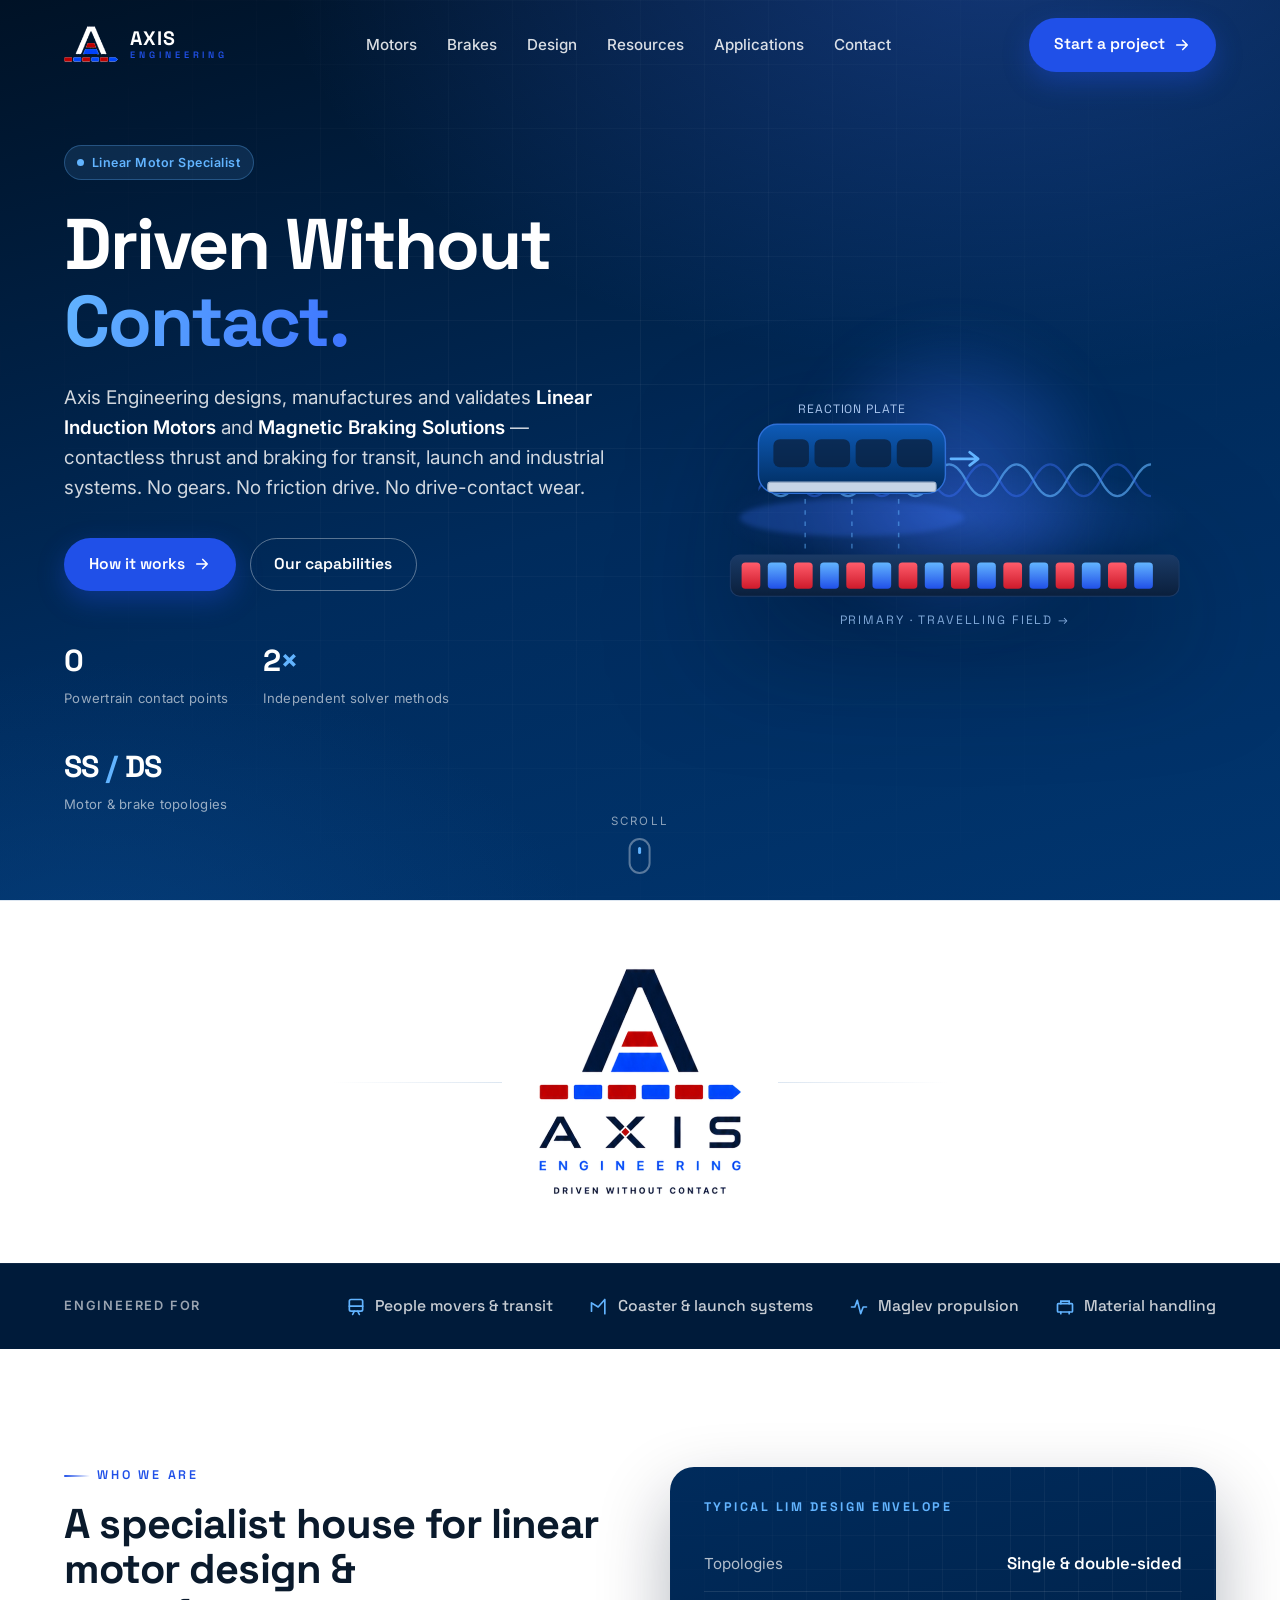
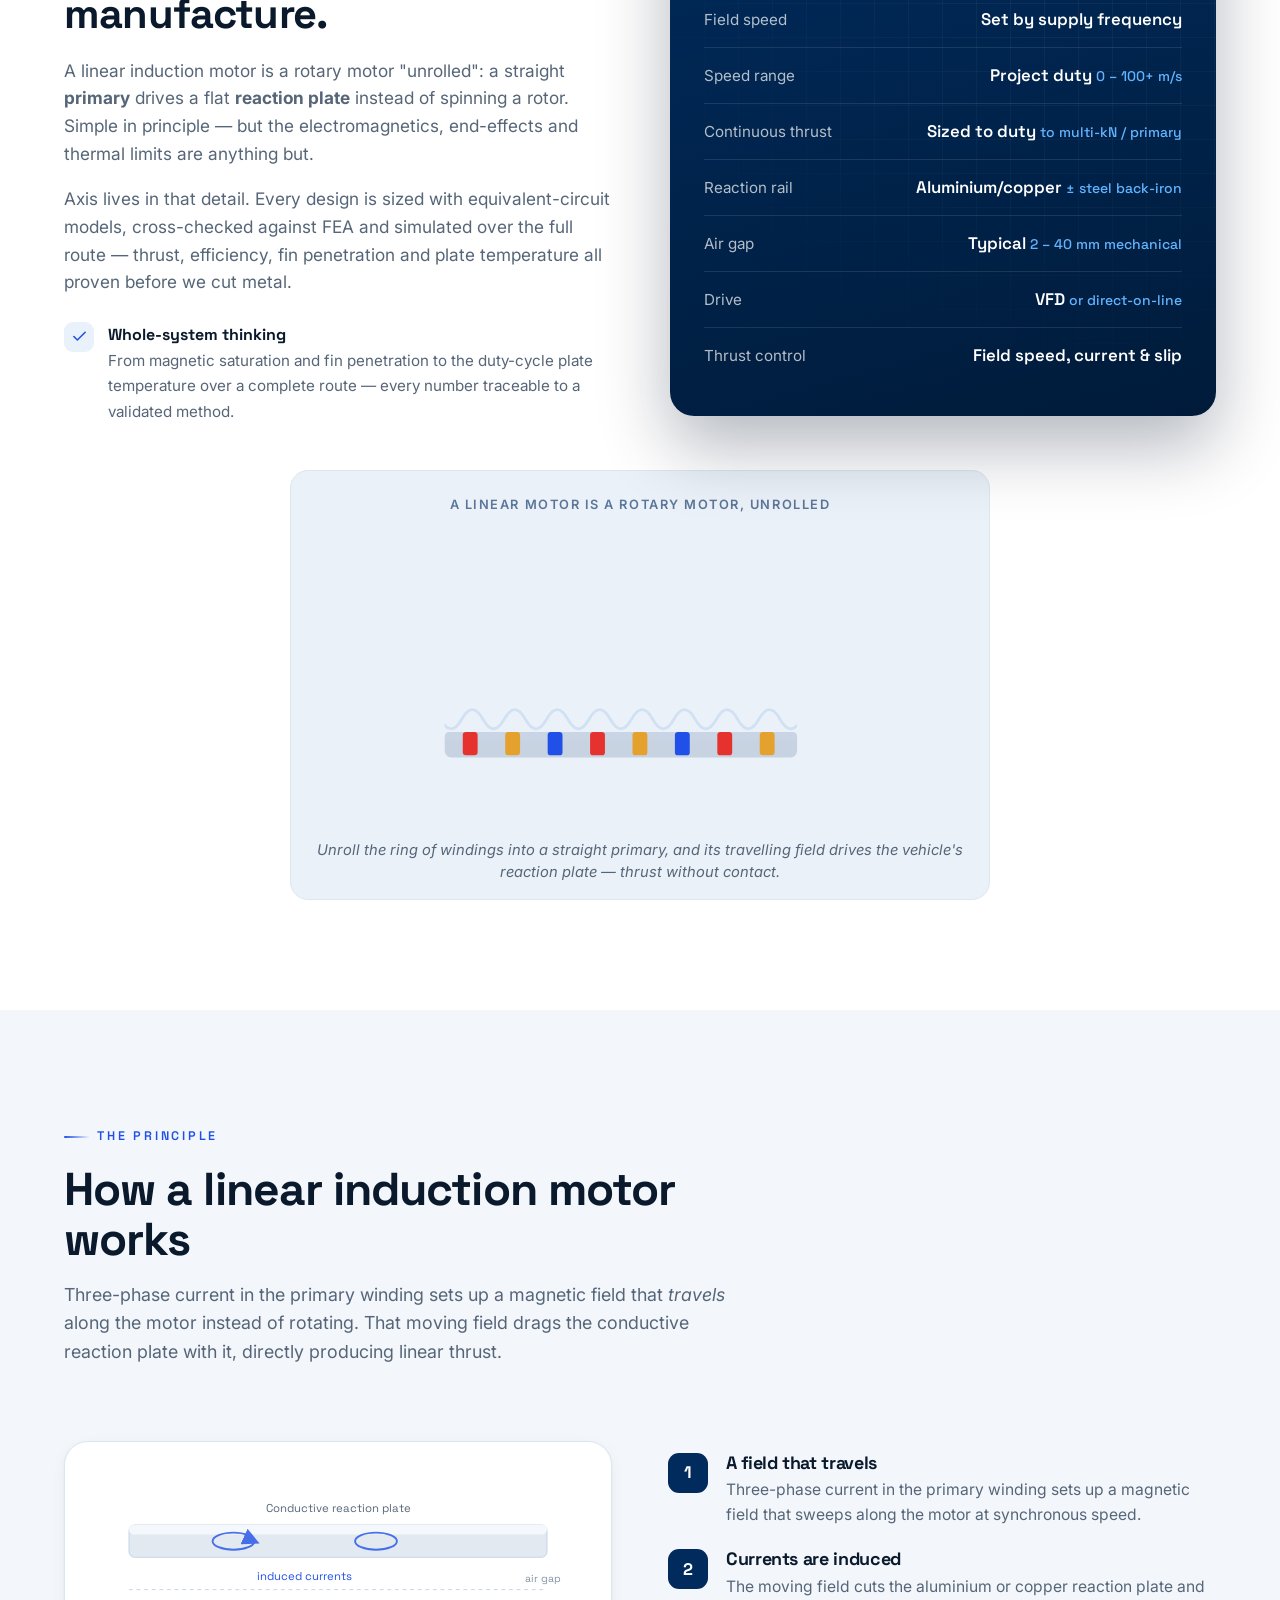
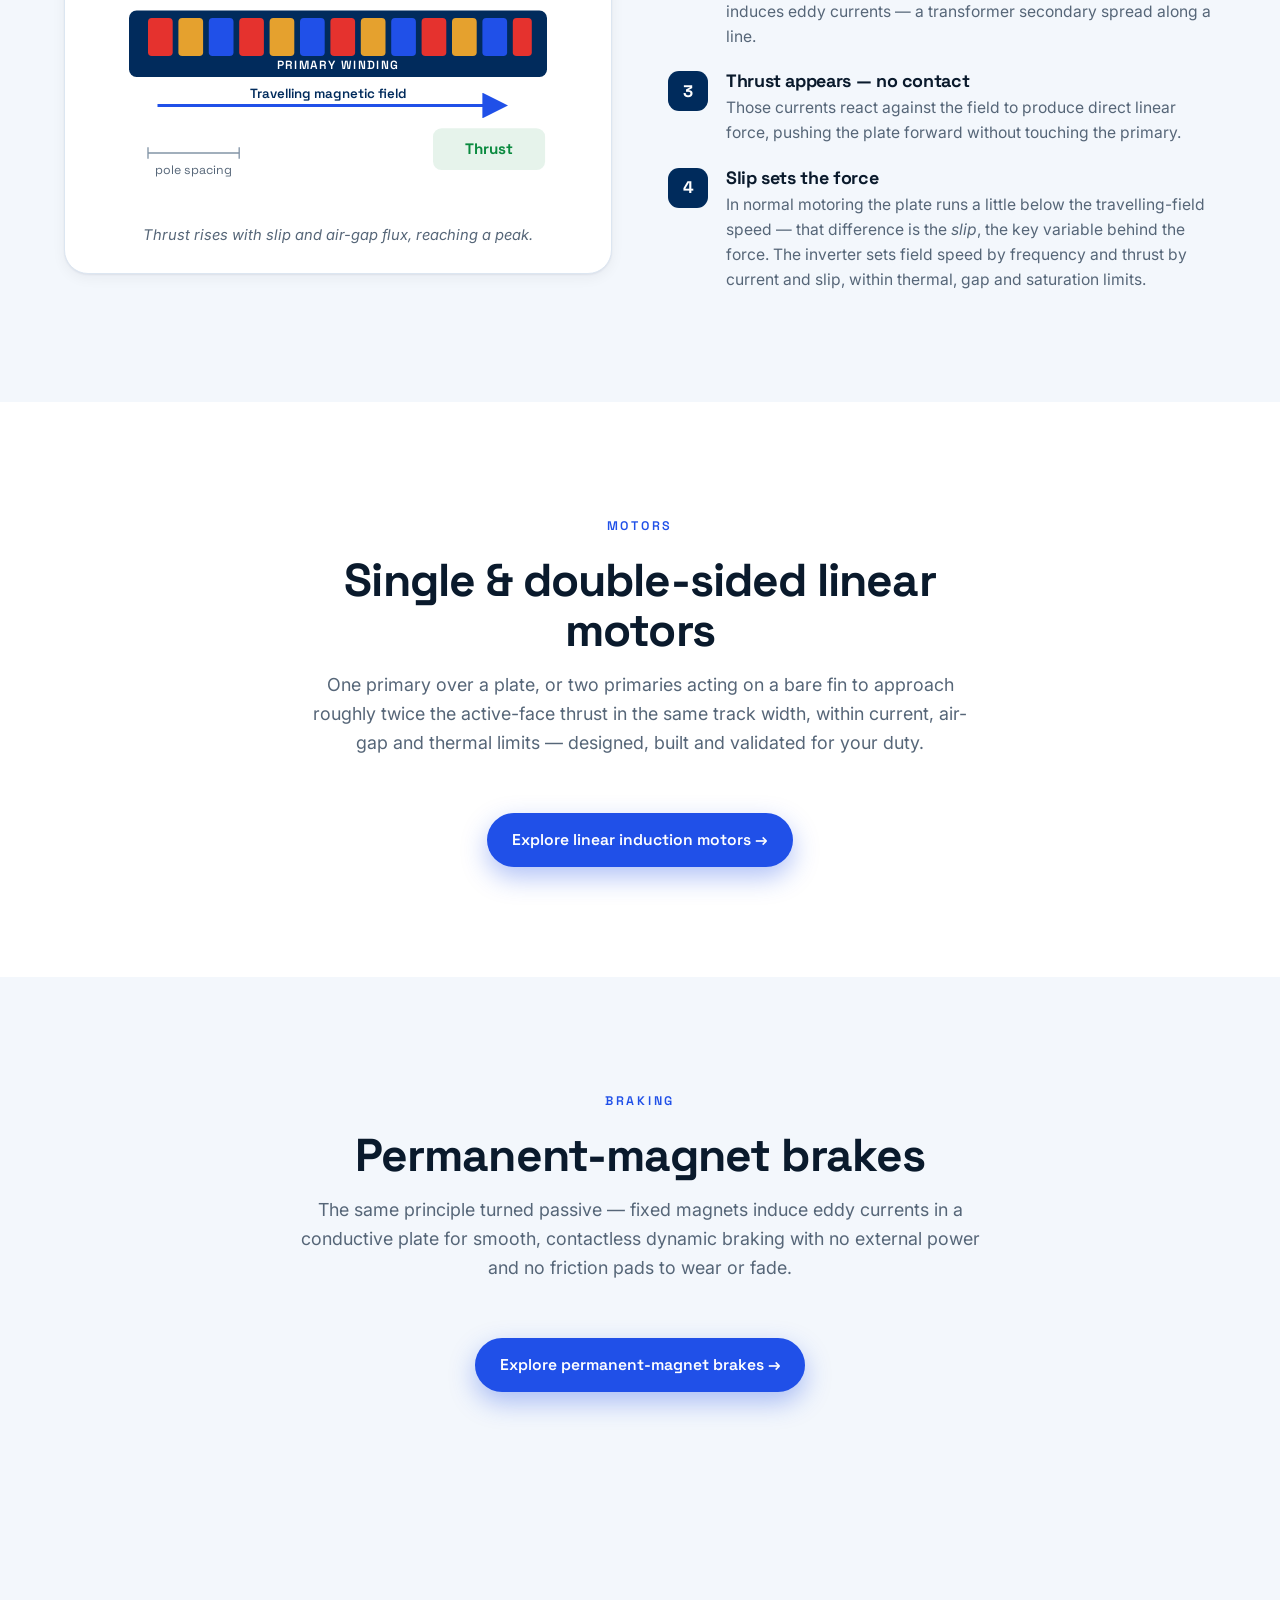
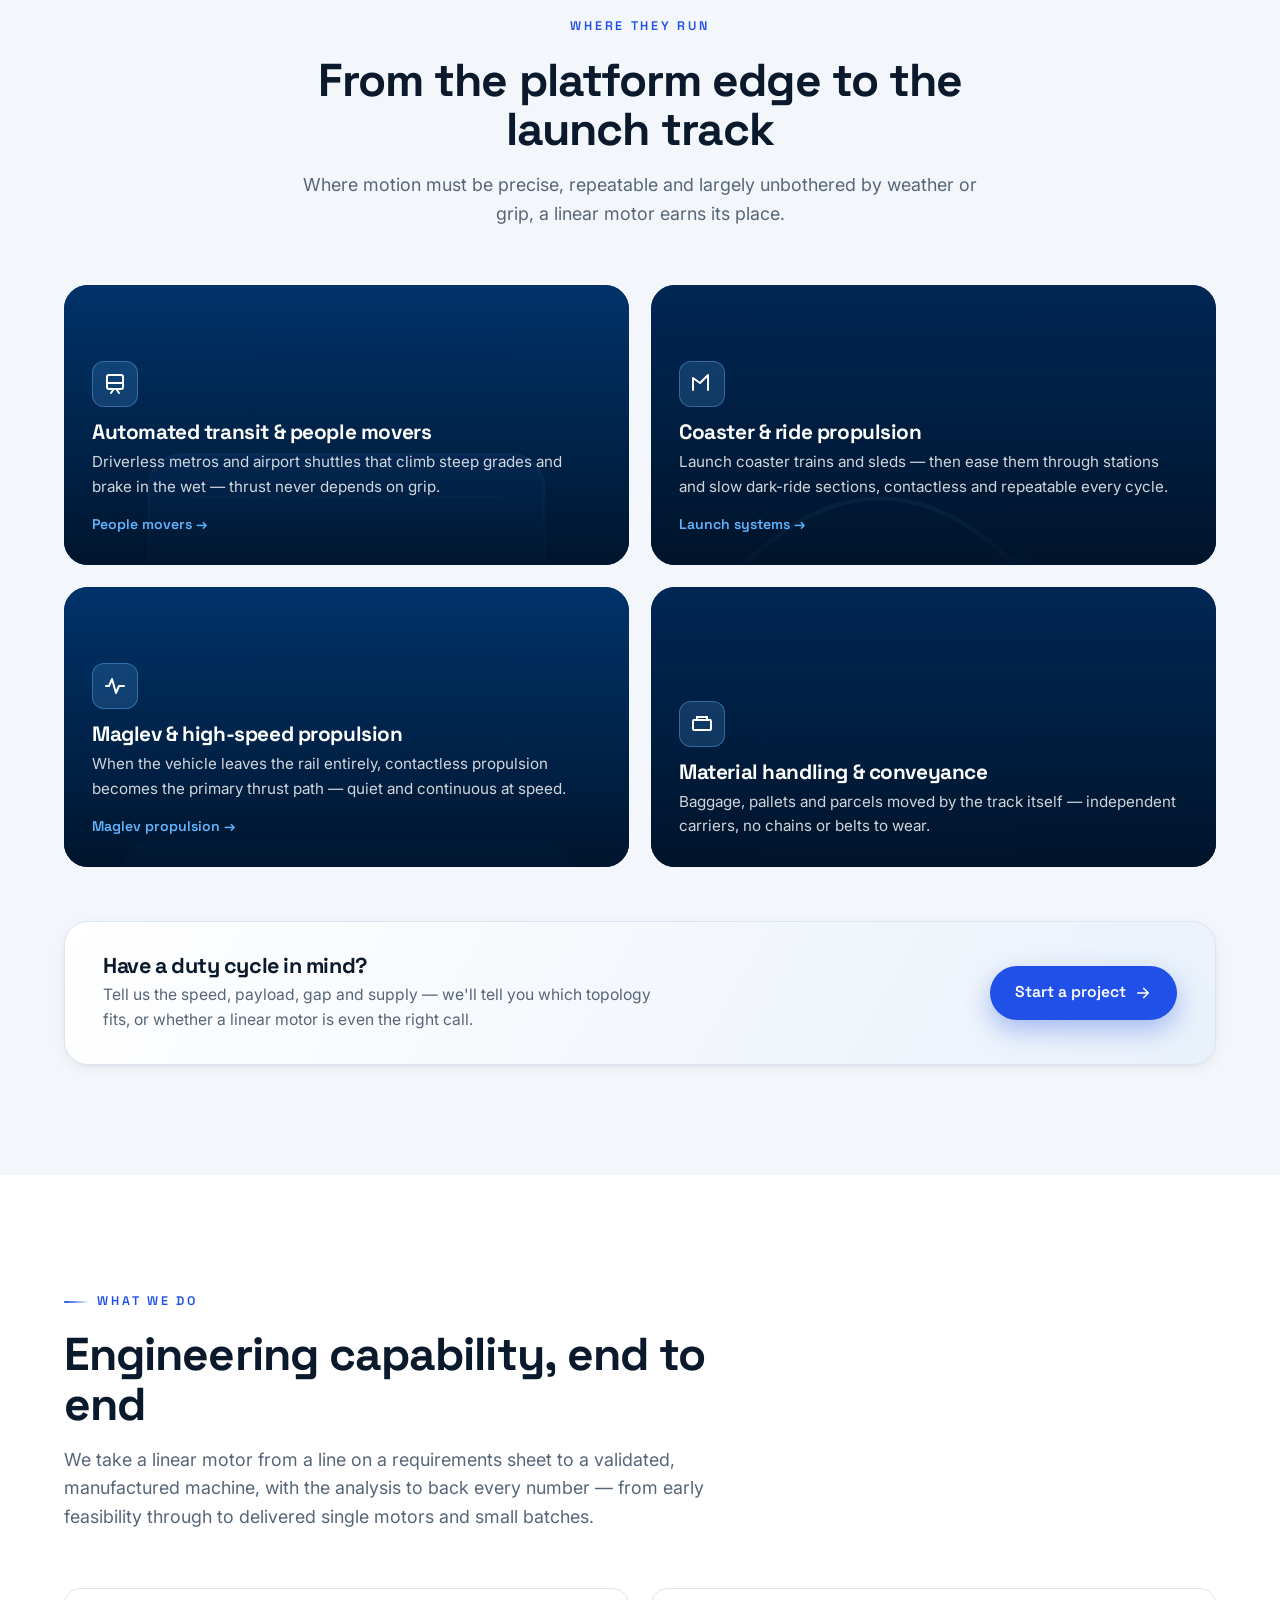
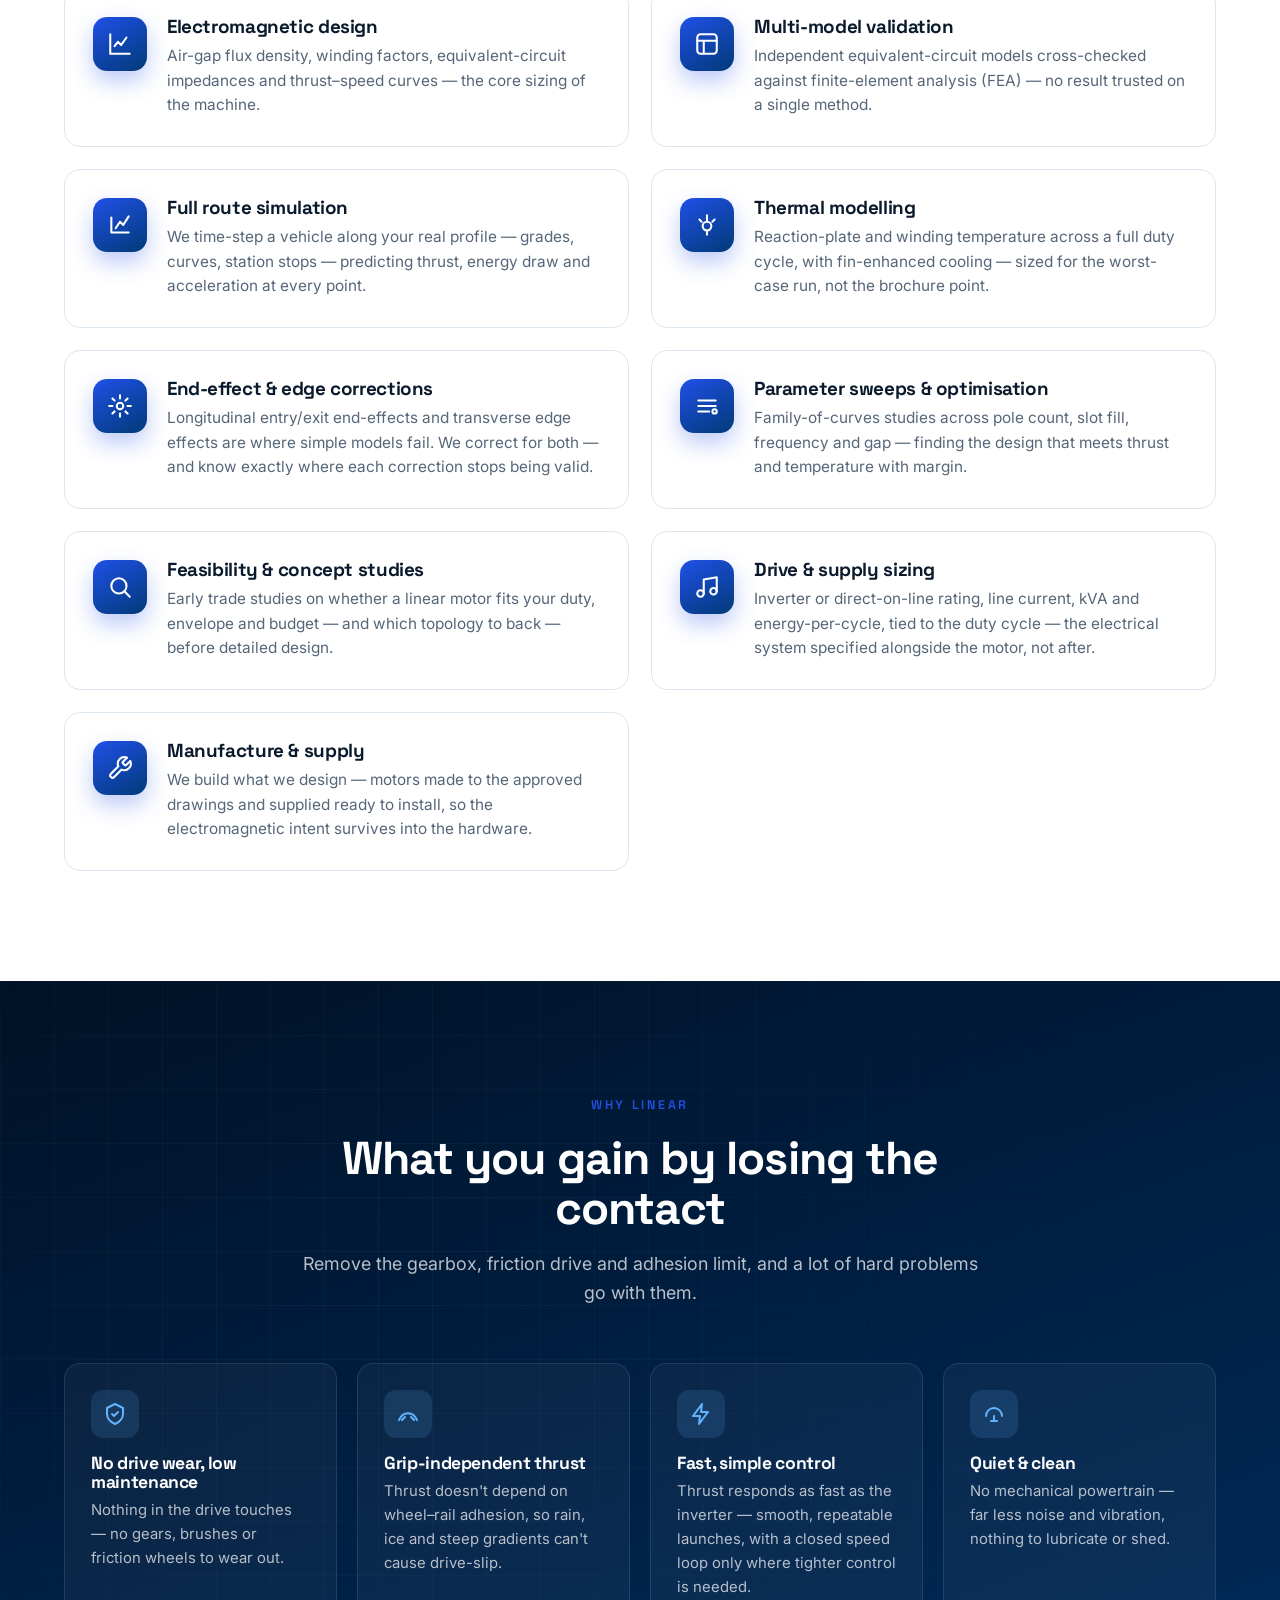
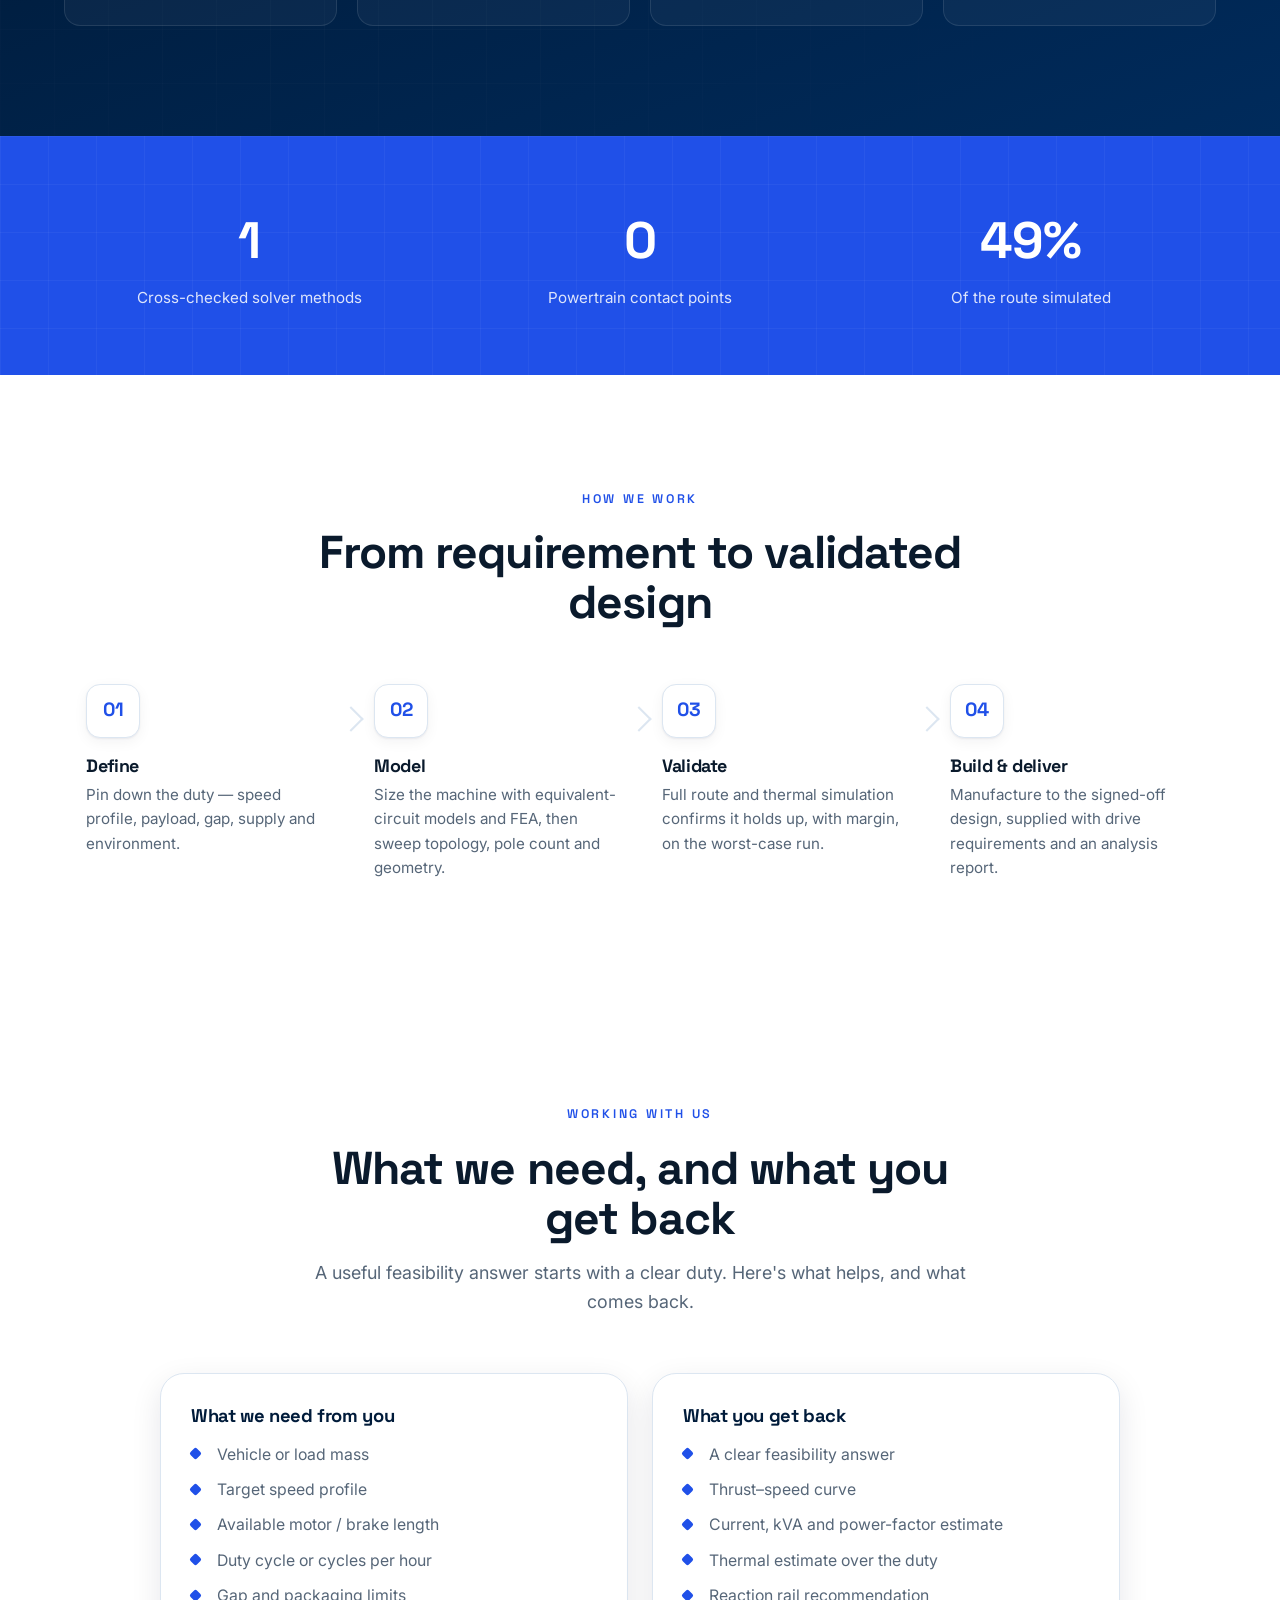
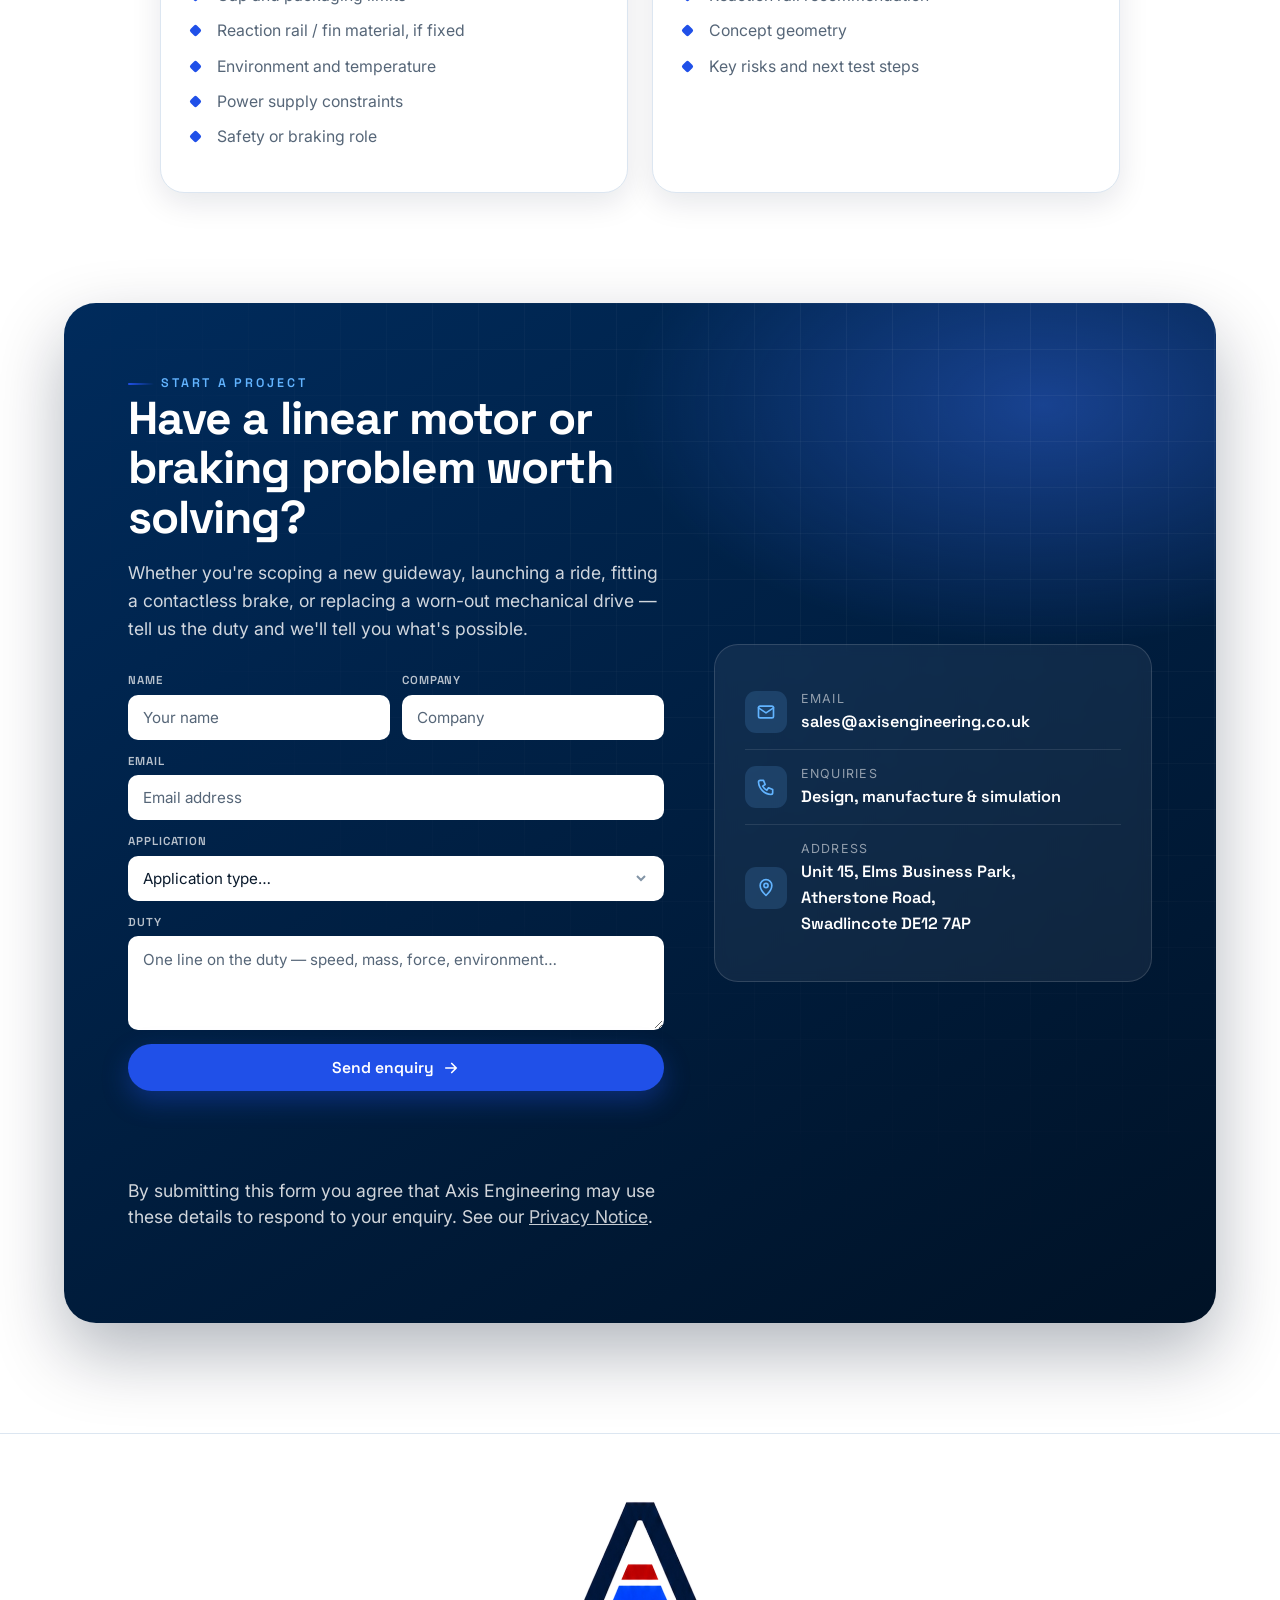
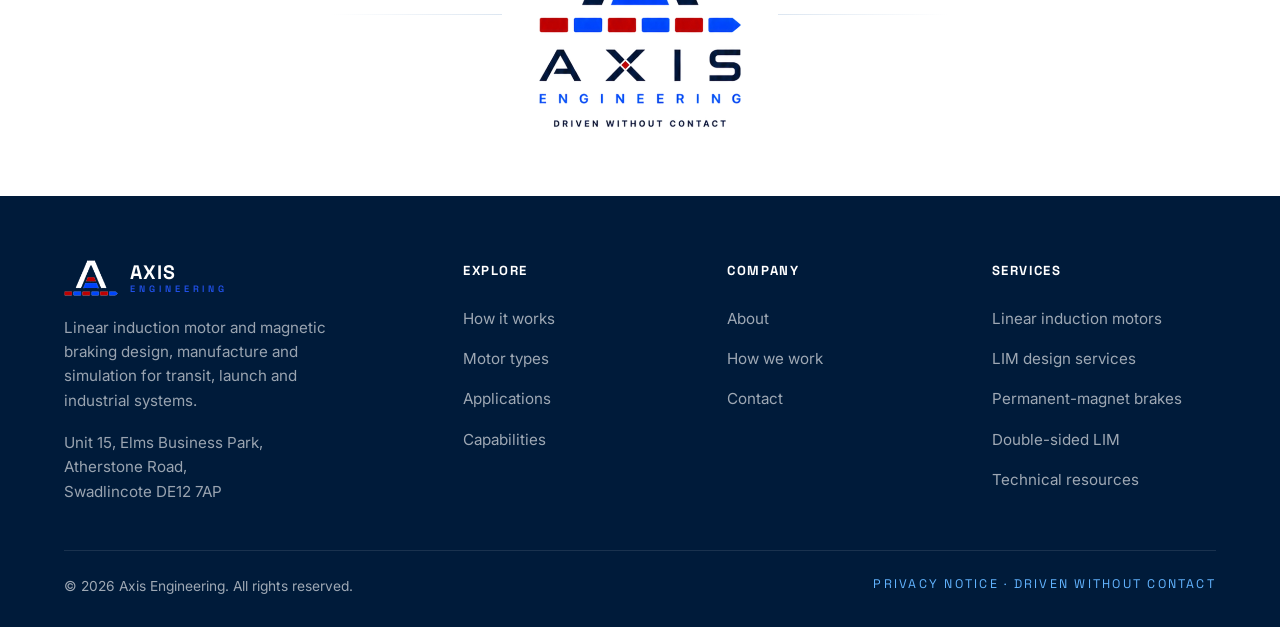
==== index.html @ 8d0efd96 "Remove Meet the Team section + all team nav/footer links + JSON-LD employees Removes the homepage #t" ====
<!DOCTYPE html>
<html lang="en">
<head>
<meta charset="UTF-8" />
<meta name="viewport" content="width=device-width, initial-scale=1.0" />
<title>Axis Engineering — Linear Induction Motor Design & Magnetic Brakes UK</title>
<meta name="description" content="UK design, manufacture and simulation of linear induction motors (LIMs) and permanent-magnet eddy-current brakes for transit, launch, maglev and industrial systems." />
<meta name="theme-color" content="#002B5C" />
<link rel="icon" type="image/svg+xml" href="assets/axis-mark.svg" />

<!-- Open Graph -->
<meta property="og:title" content="Axis Engineering — Linear Motors & Magnetic Brakes, Designed & Built" />
<meta property="og:description" content="Linear induction motor and permanent-magnet braking design, manufacture and simulation. Driven without contact." />
<meta property="og:image" content="https://www.axisengineering.co.uk/assets/og-banner.png" />
<meta property="og:image:width" content="1200" />
<meta property="og:image:height" content="630" />
<meta property="og:image:alt" content="Axis Engineering — Driven Without Contact" />
<meta property="og:type" content="website" />
<meta property="og:url" content="https://www.axisengineering.co.uk/" />
<meta property="og:site_name" content="Axis Engineering" />
<meta property="og:locale" content="en_GB" />

<!-- Twitter -->
<meta name="twitter:card" content="summary_large_image" />
<meta name="twitter:title" content="Axis Engineering — Linear Motors & Magnetic Brakes, Designed & Built" />
<meta name="twitter:description" content="Linear induction motor and permanent-magnet braking design, manufacture and simulation. Driven without contact." />
<meta name="twitter:image" content="https://www.axisengineering.co.uk/assets/og-banner.png" />
<meta name="twitter:image:alt" content="Axis Engineering — Driven Without Contact" />
<link rel="canonical" href="https://www.axisengineering.co.uk/" />

<!-- Structured data -->
<script type="application/ld+json">
{
  "@context": "https://schema.org",
  "@type": ["Organization", "ProfessionalService"],
  "name": "Axis Engineering",
  "description": "Design, manufacture and simulation of linear induction motors (LIMs) and permanent-magnet braking solutions for transit, launch and industrial systems.",
  "url": "https://www.axisengineering.co.uk/",
  "email": "sales@axisengineering.co.uk",
  "contactPoint": {
    "@type": "ContactPoint",
    "email": "sales@axisengineering.co.uk",
    "contactType": "sales enquiries",
    "areaServed": "GB"
  },
  "logo": "https://www.axisengineering.co.uk/assets/axis-logo-1600.png",
  "slogan": "Driven Without Contact",
  "founder": {
    "@type": "Person",
    "name": "Richard West-Haig",
    "jobTitle": "Managing Director",
    "honorificSuffix": "CEng MIET"
  },
  "address": {
    "@type": "PostalAddress",
    "streetAddress": "Unit 15, Elms Business Park, Atherstone Road",
    "addressLocality": "Swadlincote",
    "postalCode": "DE12 7AP",
    "addressCountry": "GB"
  },
  "knowsAbout": ["Linear induction motors", "SSLIM", "DSLIM", "Permanent-magnet eddy-current brakes", "Maglev propulsion", "Finite element analysis", "Route simulation"],
  "image": "https://www.axisengineering.co.uk/assets/og-banner.png",
  "areaServed": ["United Kingdom", "Europe"],
  "makesOffer": [
    { "@type": "Offer", "itemOffered": { "@type": "Service", "name": "Linear induction motor design and manufacture", "serviceType": "Linear induction motor design" } },
    { "@type": "Offer", "itemOffered": { "@type": "Service", "name": "Permanent-magnet eddy-current brake design", "serviceType": "Magnetic braking" } }
  ]
}
</script>

<link rel="preconnect" href="https://fonts.googleapis.com" />
<link rel="preconnect" href="https://fonts.gstatic.com" crossorigin />
<link href="https://fonts.googleapis.com/css2?family=Space+Grotesk:wght@400;500;600;700&family=Inter:wght@400;500;600;700&display=swap" rel="stylesheet" />

<style>
/* ============================================================
   AXIS ENGINEERING — single-file site
   Palette: navy #002B5C  •  electric blue #2050E8  •  white
   ============================================================ */
:root{
  --navy-900:#001B3A;
  --navy-800:#002B5C;
  --navy-700:#013A78;
  --navy-600:#0B4D93;
  --blue:#2050E8;
  --blue-bright:#3D74FF;
  --cyan:#62B4FF;
  --red:#CE1A2B;
  --red-bright:#E5344A;
  --ink:#0A1A2C;
  --slate:#566678;
  --slate-light:#8294A6;
  --bg:#ffffff;
  --bg-soft:#F3F7FC;
  --bg-mid:#E9F1FA;
  --line:#DCE6F1;
  --line-soft:#EAF1F8;
  --white:#ffffff;
  --radius:16px;
  --radius-lg:24px;
  --shadow-sm:0 1px 2px rgba(2,23,48,.06), 0 4px 14px rgba(2,23,48,.05);
  --shadow-md:0 10px 30px rgba(2,23,48,.10);
  --shadow-lg:0 30px 70px rgba(1,18,40,.30);
  --maxw:1200px;
  --font-display:'Space Grotesk', 'Segoe UI', system-ui, sans-serif;
  --font-body:'Inter', 'Segoe UI', system-ui, -apple-system, sans-serif;
}

*{box-sizing:border-box;margin:0;padding:0}
html{scroll-behavior:smooth;-webkit-text-size-adjust:100%}
body{
  font-family:var(--font-body);
  color:var(--ink);
  background:var(--bg);
  line-height:1.6;
  overflow-x:hidden;
  -webkit-font-smoothing:antialiased;
}
h1,h2,h3,h4,.display{font-family:var(--font-display);line-height:1.08;letter-spacing:-.02em;font-weight:700}
a{color:inherit;text-decoration:none}
img,svg{display:block;max-width:100%}
/* keyboard focus — visible on both light and dark backgrounds */
:focus-visible{outline:3px solid var(--blue-bright);outline-offset:3px;border-radius:5px}
.btn:focus-visible{outline-offset:4px}
.nav-links a:focus-visible,.foot-col a:focus-visible{outline-offset:5px}
section{position:relative}
.wrap{max-width:var(--maxw);margin:0 auto;padding:0 24px}
.eyebrow{
  font-family:var(--font-display);
  font-size:.78rem;font-weight:600;letter-spacing:.22em;text-transform:uppercase;
  color:var(--blue);display:inline-flex;align-items:center;gap:.6em;
}
.eyebrow::before{content:"";width:26px;height:2px;background:linear-gradient(90deg,var(--blue),transparent);border-radius:2px}
.eyebrow.center{justify-content:center}
.eyebrow.center::before{display:none}
.muted{color:var(--slate)}

/* ---------- Buttons ---------- */
.btn{
  display:inline-flex;align-items:center;gap:.55em;
  font-family:var(--font-display);font-weight:600;font-size:.98rem;
  padding:.85em 1.5em;border-radius:999px;cursor:pointer;border:1.5px solid transparent;
  transition:transform .2s ease, box-shadow .25s ease, background .25s ease, color .2s ease;
  white-space:nowrap;
}
.btn svg{width:18px;height:18px}
.btn-primary{background:var(--blue);color:#fff;box-shadow:0 10px 26px rgba(32,80,232,.35)}
.btn-primary:hover{background:var(--blue-bright);transform:translateY(-2px);box-shadow:0 16px 34px rgba(32,80,232,.45)}
.btn-ghost{background:transparent;color:#fff;border-color:rgba(255,255,255,.35)}
.btn-ghost:hover{border-color:#fff;background:rgba(255,255,255,.08);transform:translateY(-2px)}
.btn-dark{background:var(--navy-800);color:#fff}
.btn-dark:hover{background:var(--navy-700);transform:translateY(-2px);box-shadow:var(--shadow-md)}
.btn-outline{background:#fff;color:var(--navy-800);border-color:var(--line)}
.btn-outline:hover{border-color:var(--blue);color:var(--blue);transform:translateY(-2px)}

/* ============================================================
   NAV
   ============================================================ */
header.nav{
  position:fixed;top:0;left:0;right:0;z-index:100;
  transition:background .3s ease, box-shadow .3s ease, padding .3s ease, border-color .3s;
  padding:18px 0;border-bottom:1px solid transparent;
}
header.nav.scrolled{
  background:rgba(255,255,255,.82);
  backdrop-filter:saturate(160%) blur(14px);
  -webkit-backdrop-filter:saturate(160%) blur(14px);
  border-bottom:1px solid var(--line);
  padding:12px 0;box-shadow:0 6px 24px rgba(2,23,48,.06);
}
.nav-inner{display:flex;align-items:center;justify-content:space-between;gap:24px}
.brand{display:flex;align-items:center;gap:12px;cursor:pointer}
.brand .mark{position:relative;display:inline-block;height:38px;width:auto;flex:none}
.brand img.mark{width:auto;height:38px;display:block}
.brand .mark img{height:38px;width:auto;display:block;transition:opacity .3s ease}
.brand .mark .mark-white{position:absolute;top:0;left:0}
header.nav:not(.scrolled) .brand .mark .mark-navy{opacity:0}
header.nav.scrolled .brand .mark .mark-white{opacity:0}
.brand .wordmark{display:flex;flex-direction:column;line-height:1}
.brand .wm-top{font-family:var(--font-display);font-weight:700;font-size:1.22rem;letter-spacing:.04em;color:var(--navy-800);transition:color .3s}
.brand .wm-sub{font-family:var(--font-display);font-weight:600;font-size:.58rem;letter-spacing:.42em;color:var(--blue);margin-top:3px}
header.nav:not(.scrolled) .brand .wm-top{color:#fff}
.nav-links{display:flex;align-items:center;gap:30px}
.nav-links a{
  font-size:.95rem;font-weight:500;color:rgba(255,255,255,.85);position:relative;transition:color .2s;
}
.nav-links a::after{content:"";position:absolute;left:0;bottom:-6px;height:2px;width:0;background:var(--blue);transition:width .25s}
.nav-links a:hover::after{width:100%}
.nav-links a:hover{color:#fff}
header.nav.scrolled .nav-links a{color:var(--slate)}
header.nav.scrolled .nav-links a:hover{color:var(--navy-800)}
.nav-cta{display:flex;align-items:center;gap:14px}
.nav-toggle{display:none;background:none;border:none;cursor:pointer;flex-direction:column;gap:5px;padding:8px;min-width:44px;min-height:44px;align-items:center;justify-content:center}
.skip-link{position:absolute;left:-9999px;top:0;z-index:1000;background:var(--blue);color:#fff;padding:12px 20px;font-weight:600;text-decoration:none;border-radius:0 0 8px 0}
.skip-link:focus{left:0}
.nav-toggle span{width:26px;height:2.5px;background:#fff;border-radius:2px;transition:.3s}
header.nav.scrolled .nav-toggle span{background:var(--navy-800)}

/* ============================================================
   HERO
   ============================================================ */
.hero{
  position:relative;min-height:100vh;display:flex;align-items:center;
  background:
    radial-gradient(1200px 700px at 78% -5%, rgba(61,116,255,.30), transparent 60%),
    radial-gradient(900px 600px at 8% 110%, rgba(11,77,147,.45), transparent 55%),
    linear-gradient(165deg,#001226 0%, var(--navy-800) 55%, #013A78 120%);
  color:#fff;overflow:hidden;padding:120px 0 60px;
}
.hero .grid-bg{
  position:absolute;inset:0;
  background-image:linear-gradient(rgba(255,255,255,.045) 1px,transparent 1px),
                   linear-gradient(90deg,rgba(255,255,255,.045) 1px,transparent 1px);
  background-size:64px 64px;
  mask-image:radial-gradient(circle at 50% 40%,#000 0%,transparent 80%);
  -webkit-mask-image:radial-gradient(circle at 50% 40%,#000 0%,transparent 80%);
  pointer-events:none;
}
.hero-grid{
  position:relative;display:grid;grid-template-columns:1.05fr .95fr;gap:50px;align-items:center;width:100%;
}
.hero-copy{max-width:600px}
.hero-badge{
  display:inline-flex;align-items:center;gap:.6em;padding:.5em 1em;border-radius:999px;
  background:rgba(98,180,255,.12);border:1px solid rgba(98,180,255,.30);
  font-size:.78rem;font-weight:600;letter-spacing:.04em;color:var(--cyan);margin-bottom:26px;
}
.hero-badge .dot{width:7px;height:7px;border-radius:50%;background:var(--cyan);box-shadow:0 0 0 0 rgba(98,180,255,.6);animation:pulse 2.4s infinite}
@keyframes pulse{0%{box-shadow:0 0 0 0 rgba(98,180,255,.55)}70%{box-shadow:0 0 0 10px rgba(98,180,255,0)}100%{box-shadow:0 0 0 0 rgba(98,180,255,0)}}
.hero h1{font-size:clamp(2.6rem,5.6vw,4.5rem);letter-spacing:-.03em;margin-bottom:8px}
.hero h1 .line2{
  background:linear-gradient(100deg,var(--cyan),var(--blue-bright));
  -webkit-background-clip:text;background-clip:text;color:transparent;
}
.hero .lede{font-size:1.18rem;color:rgba(255,255,255,.82);margin:22px 0 34px;max-width:540px}
.hero .lede strong{color:#fff;font-weight:600}
.hero-actions{display:flex;gap:14px;flex-wrap:wrap;margin-bottom:46px}
.hero-stats{display:flex;gap:34px;flex-wrap:wrap}
.hstat .num{font-family:var(--font-display);font-weight:700;font-size:1.9rem;color:#fff;letter-spacing:-.02em}
.hstat .num span{color:var(--cyan)}
.hstat .lab{font-size:.82rem;color:rgba(255,255,255,.6);letter-spacing:.02em;margin-top:2px}

/* ---- Hero animated linear motor ---- */
.hero-visual{position:relative;display:flex;align-items:center;justify-content:center}
.motor-stage{width:100%;max-width:560px;filter:drop-shadow(0 40px 60px rgba(0,10,30,.55))}
.glow-orb{position:absolute;width:340px;height:340px;border-radius:50%;
  background:radial-gradient(circle,rgba(61,116,255,.5),transparent 65%);filter:blur(20px);z-index:0;animation:floaty 7s ease-in-out infinite}
@keyframes floaty{0%,100%{transform:translateY(-8px)}50%{transform:translateY(8px)}}

.hero-scroll{position:absolute;bottom:26px;left:50%;transform:translateX(-50%);display:flex;flex-direction:column;align-items:center;gap:8px;color:rgba(255,255,255,.55);font-size:.72rem;letter-spacing:.2em;text-transform:uppercase}
.hero-scroll .mouse{width:22px;height:36px;border:2px solid rgba(255,255,255,.35);border-radius:12px;position:relative}
.hero-scroll .mouse::after{content:"";position:absolute;top:7px;left:50%;transform:translateX(-50%);width:3px;height:7px;background:var(--cyan);border-radius:2px;animation:scrolly 1.8s infinite}
@keyframes scrolly{0%{opacity:0;top:6px}40%{opacity:1}80%{opacity:0;top:16px}100%{opacity:0}}

/* ============================================================
   LOGO STRIP / trust
   ============================================================ */
.applic-strip{background:var(--navy-900);color:#fff;padding:30px 0;border-top:1px solid rgba(255,255,255,.06)}
.strip-inner{display:flex;align-items:center;justify-content:space-between;gap:30px;flex-wrap:wrap}
.strip-label{font-size:.8rem;letter-spacing:.14em;text-transform:uppercase;color:rgba(255,255,255,.6);font-weight:600;white-space:nowrap}
.strip-items{display:flex;gap:36px;flex-wrap:wrap;align-items:center}
.strip-items .si{display:flex;align-items:center;gap:9px;color:rgba(255,255,255,.78);font-family:var(--font-display);font-weight:500;font-size:.98rem}
.strip-items .si svg{width:20px;height:20px;color:var(--cyan)}

/* ============================================================
   SECTION shells
   ============================================================ */
.section{padding:110px 0}
.section.soft{background:var(--bg-soft)}
.sec-head{max-width:680px;margin-bottom:56px}
.sec-head.center{margin-left:auto;margin-right:auto;text-align:center}
.sec-head h2{font-size:clamp(2rem,3.6vw,2.9rem);margin:18px 0 16px;color:var(--ink)}
.sec-head p{font-size:1.12rem;color:var(--slate)}

/* ---------- Intro / value ---------- */
.intro-grid{display:grid;grid-template-columns:1fr 1fr;gap:60px;align-items:center}
.intro-copy h2{font-size:clamp(1.9rem,3.3vw,2.6rem);margin:16px 0 20px}
.intro-copy p{color:var(--slate);font-size:1.08rem;margin-bottom:18px}
.intro-points{list-style:none;margin-top:26px;display:grid;gap:16px}
.intro-points li{display:flex;gap:14px;align-items:flex-start}
.intro-points .ic{flex:none;width:30px;height:30px;border-radius:9px;background:var(--bg-mid);display:grid;place-items:center;color:var(--blue)}
.intro-points .ic svg{width:17px;height:17px}
.intro-points b{font-family:var(--font-display);display:block;font-size:1rem;color:var(--ink)}
.intro-points span{font-size:.95rem;color:var(--slate)}
.intro-visual{position:relative}
.spec-card{
  background:linear-gradient(165deg,var(--navy-800),var(--navy-900));border-radius:var(--radius-lg);
  padding:34px;color:#fff;box-shadow:var(--shadow-lg);position:relative;overflow:hidden;
}
.spec-card::before{content:"";position:absolute;inset:0;background-image:linear-gradient(rgba(255,255,255,.05) 1px,transparent 1px),linear-gradient(90deg,rgba(255,255,255,.05) 1px,transparent 1px);background-size:34px 34px;mask-image:radial-gradient(circle at 70% 20%,#000,transparent 75%);-webkit-mask-image:radial-gradient(circle at 70% 20%,#000,transparent 75%)}
.spec-card h3{position:relative;font-size:.78rem;letter-spacing:.2em;text-transform:uppercase;color:var(--cyan);margin-bottom:22px}
.spec-row{position:relative;display:flex;justify-content:space-between;align-items:baseline;padding:14px 0;border-bottom:1px solid rgba(255,255,255,.1)}
.spec-row:last-child{border-bottom:none}
.spec-row .k{color:rgba(255,255,255,.7);font-size:.95rem}
.spec-row .v{font-family:var(--font-display);font-weight:600;font-size:1.05rem}
.spec-row .v small{color:var(--cyan);font-weight:500}

/* ============================================================
   HOW IT WORKS
   ============================================================ */
.how-grid{display:grid;grid-template-columns:1fr 1fr;gap:56px;align-items:center}
.principle-diagram{background:#fff;border:1px solid var(--line);border-radius:var(--radius-lg);padding:26px;box-shadow:var(--shadow-sm)}
.how-steps{display:grid;gap:22px;margin-top:30px}
.how-step{display:flex;gap:18px}
.how-step .n{flex:none;width:40px;height:40px;border-radius:11px;background:var(--navy-800);color:#fff;font-family:var(--font-display);font-weight:700;display:grid;place-items:center;font-size:1.05rem}
.how-step h3{font-size:1.12rem;margin-bottom:5px}
.how-step p{color:var(--slate);font-size:.98rem}
.diagram-cap{margin-top:14px;text-align:center;font-size:.92rem;color:var(--slate);font-style:italic;line-height:1.5}
.unroll-fig{max-width:700px;margin:46px auto 0;background:#EAF1F8;border:1px solid var(--line);border-radius:18px;padding:24px 20px 16px}
.unroll-fig .u-kicker{text-align:center;font-size:.8rem;font-weight:600;letter-spacing:.12em;text-transform:uppercase;color:#5b7699;margin-bottom:8px}
.unroll-fig svg{width:100%;height:auto;display:block}

/* ============================================================
   MOTOR TYPES
   ============================================================ */
.types-grid{display:grid;grid-template-columns:repeat(2,1fr);gap:26px;max-width:800px;margin:0 auto}
/* ---- build-up animation: one primary -> SSLIM -> DSLIM -> framed ---- */
.build-anim{background:#fff;border:1px solid var(--line);border-radius:var(--radius-lg);padding:18px 18px 4px;box-shadow:var(--shadow-sm);margin:0 auto 44px;max-width:860px}
.build-anim svg{display:block;width:100%}
.ba-p1{animation:baP1 14s ease-in-out infinite}
.ba-plate{animation:baPlate 14s ease-in-out infinite}
.ba-bi{animation:baBi 14s ease-in-out infinite}
.ba-p2{animation:baP2 14s ease-in-out infinite}
.ba-frame{animation:baFrame 14s ease-in-out infinite}
.ba-bolts{animation:baBolts 14s ease-in-out infinite}
.ba-arrows{animation:baArrows 14s ease-in-out infinite}
.ba-ssarrows{animation:baSSArrows 14s ease-in-out infinite}
.ba-c1{animation:baC1 14s linear infinite}
.ba-c2{animation:baC2 14s linear infinite}
.ba-c3{animation:baC3 14s linear infinite}
.ba-c4{animation:baC4 14s linear infinite}
.ba-b1{animation:baB1 14s linear infinite}
.ba-b2{animation:baB2 14s linear infinite}
@keyframes baP1{0%{opacity:0;transform:translateY(36px)}5%,100%{opacity:1;transform:translateY(0)}}
@keyframes baPlate{0%,21%{opacity:0;transform:translateY(-24px)}26%,94%{opacity:1;transform:translateY(0)}98%,100%{opacity:0;transform:translateY(0)}}
@keyframes baBi{0%,21%{opacity:0}26%,42%{opacity:1}46%,100%{opacity:0}}
@keyframes baP2{0%,45%{opacity:0;transform:translateY(-52px)}51%,94%{opacity:1;transform:translateY(0)}98%,100%{opacity:0;transform:translateY(0)}}
@keyframes baFrame{0%,64%{opacity:0;stroke-dashoffset:1200}67%{opacity:1;stroke-dashoffset:900}74%,94%{opacity:1;stroke-dashoffset:0}98%,100%{opacity:0;stroke-dashoffset:0}}
@keyframes baBolts{0%,72%{opacity:0}76%,94%{opacity:1}98%,100%{opacity:0}}
@keyframes baArrows{0%,74%{opacity:0}78%,92%{opacity:1}96%,100%{opacity:0}}
@keyframes baSSArrows{0%,26%{opacity:0}30%,42%{opacity:1}45%,100%{opacity:0}}
@keyframes baC1{0%{opacity:0}3%,18%{opacity:1}22%,100%{opacity:0}}
@keyframes baC2{0%,23%{opacity:0}27%,40%{opacity:1}44%,100%{opacity:0}}
@keyframes baC3{0%,47%{opacity:0}51%,61%{opacity:1}65%,100%{opacity:0}}
@keyframes baC4{0%,68%{opacity:0}72%,92%{opacity:1}96%,100%{opacity:0}}
@keyframes baB1{0%,23%{opacity:0}27%,42%{opacity:1}46%,100%{opacity:0}}
@keyframes baB2{0%,47%{opacity:0}51%,92%{opacity:1}96%,100%{opacity:0}}
.type-card{
  background:#fff;border:1px solid var(--line);border-radius:var(--radius-lg);padding:30px;
  transition:transform .3s ease, box-shadow .3s ease, border-color .3s;position:relative;overflow:hidden;
}
.type-card:hover{transform:translateY(-8px);box-shadow:var(--shadow-md);border-color:rgba(32,80,232,.3)}
.type-card .tag{position:absolute;top:22px;right:22px;font-family:var(--font-display);font-weight:700;font-size:.72rem;letter-spacing:.1em;color:var(--blue);background:var(--bg-mid);padding:5px 10px;border-radius:7px}
.type-diagram{height:120px;margin-bottom:22px;display:flex;align-items:center;justify-content:center}
.type-card h3{font-size:1.35rem;margin-bottom:8px}
.type-card .sub{font-size:.86rem;color:var(--blue);font-weight:600;font-family:var(--font-display);margin-bottom:14px;letter-spacing:.02em}
.type-card p{color:var(--slate);font-size:.97rem;margin-bottom:18px}
.type-card ul{list-style:none;display:grid;gap:9px}
.type-card ul li{display:flex;gap:9px;align-items:flex-start;font-size:.92rem;color:var(--ink)}
.type-card ul li::before{content:"";flex:none;width:7px;height:7px;border-radius:2px;background:var(--red);margin-top:7px;transform:rotate(45deg)}
/* primary-location configuration */
.config-block{margin-top:84px;padding-top:62px;border-top:1px solid var(--line)}
.config-block .sec-head{margin-bottom:46px}
.config-block .sec-head h2{font-size:clamp(1.65rem,2.9vw,2.25rem)}
.cost-mirror{display:grid;gap:9px;margin:18px 0 16px;padding:15px 0;border-top:1px solid var(--line-soft);border-bottom:1px solid var(--line-soft)}
.cost-row{display:flex;align-items:center;gap:10px}
.cost-row .cost-k{flex:1;font-size:.9rem;color:var(--slate)}
.cost-row .bars{display:inline-flex;gap:3px}
.cost-row .bars i{width:13px;height:7px;border-radius:2px;background:var(--bg-mid)}
.cost-row .bars.lvl1 i:first-child{background:var(--blue)}
.cost-row .bars.lvl3 i{background:var(--red)}
.cost-row .lvl{font-family:var(--font-display);font-weight:600;font-size:.8rem;width:56px;text-align:right}
.cost-row .lvl.low{color:var(--blue)}
.cost-row .lvl.high{color:var(--red)}
.best-for{font-size:.9rem;color:var(--ink)}
.best-for b{font-family:var(--font-display);color:var(--blue);font-weight:600;margin-right:5px}
/* permanent-magnet brakes */
/* ---- fin-braking animation: a vehicle's fin enters the fixed PM brake and decelerates ---- */
.brake-anim{background:#fff;border:1px solid var(--line);border-radius:var(--radius-lg);padding:18px 18px 6px;box-shadow:var(--shadow-sm);margin:0 auto 44px;max-width:880px}
.brake-anim svg{display:block;width:100%}
.bk-veh{animation:bkVeh 6.5s linear infinite}
.bk-speed{animation:bkSpeed 6.5s ease-in-out infinite}
.bk-force{animation:bkForce 6.5s ease-in-out infinite}
.bk-capA{animation:bkCapA 6.5s ease-in-out infinite}
.bk-capB{animation:bkCapB 6.5s ease-in-out infinite}
@keyframes bkVeh{0%{transform:translateX(-210px);opacity:0}4%{opacity:1}27%{transform:translateX(-40px)}50%{transform:translateX(130px)}62%{transform:translateX(220px)}72%{transform:translateX(270px)}82%{transform:translateX(295px)}90%{transform:translateX(305px)}96%{transform:translateX(310px);opacity:1}100%{transform:translateX(310px);opacity:0}}
@keyframes bkSpeed{0%,4%{opacity:0}10%{opacity:.9}46%{opacity:.5}56%,100%{opacity:0}}
@keyframes bkForce{0%,50%{opacity:0}58%{opacity:1}80%{opacity:.85}88%,100%{opacity:0}}
@keyframes bkCapA{0%,4%{opacity:0}12%,46%{opacity:1}54%,100%{opacity:0}}
@keyframes bkCapB{0%,56%{opacity:0}64%,92%{opacity:1}97%,100%{opacity:0}}
/* ---- launch-motor animation: a travelling field accelerates the vehicle ---- */
.lm-veh{animation:lmVeh 7s linear infinite}
.lm-wave{animation:lmWave 1.6s linear infinite}
.lm-thrust{animation:lmThrust 7s ease-in-out infinite}
.lm-speed{animation:lmSpeed 7s ease-in-out infinite}
.lm-capA{animation:lmCapA 7s ease-in-out infinite}
.lm-capB{animation:lmCapB 7s ease-in-out infinite}
@keyframes lmVeh{0%{transform:translateX(-120px);opacity:0}5%{opacity:1}22%{transform:translateX(-92px)}38%{transform:translateX(-44px)}52%{transform:translateX(34px)}64%{transform:translateX(140px)}74%{transform:translateX(270px)}83%{transform:translateX(410px)}90%{transform:translateX(530px);opacity:1}95%{transform:translateX(600px);opacity:1}100%{transform:translateX(650px);opacity:0}}
@keyframes lmWave{to{transform:translateX(72px)}}
@keyframes lmThrust{0%,28%{opacity:0}40%,85%{opacity:1}92%,100%{opacity:0}}
@keyframes lmSpeed{0%,30%{opacity:0}55%{opacity:.5}80%{opacity:.95}92%,100%{opacity:0}}
@keyframes lmCapA{0%,5%{opacity:0}12%,46%{opacity:1}54%,100%{opacity:0}}
@keyframes lmCapB{0%,56%{opacity:0}64%,92%{opacity:1}97%,100%{opacity:0}}
.brake-grid{display:grid;grid-template-columns:repeat(3,1fr);gap:22px}
.brake-benefits{display:flex;flex-wrap:wrap;justify-content:center;gap:12px;margin-top:46px}
.bbenefit{display:flex;align-items:center;gap:9px;background:#fff;border:1px solid var(--line);border-radius:999px;padding:11px 18px;font-size:.92rem;font-weight:500;color:var(--ink);box-shadow:var(--shadow-sm)}
.bbenefit svg{width:18px;height:18px;color:var(--blue);flex:none}
.brake-note{text-align:center;max-width:560px;margin:20px auto 0;font-size:.9rem;color:var(--slate);line-height:1.5}
@media (max-width:1000px){.brake-grid{grid-template-columns:1fr;max-width:460px;margin:0 auto}}

/* ============================================================
   APPLICATIONS
   ============================================================ */
.apps-grid{display:grid;grid-template-columns:repeat(2,1fr);gap:22px}
.app-card{
  position:relative;border-radius:var(--radius-lg);overflow:hidden;min-height:280px;
  display:flex;flex-direction:column;justify-content:flex-end;padding:28px;color:#fff;
  background:var(--navy-800);transition:transform .35s ease;
}
.app-card:hover{transform:translateY(-6px)}
.app-card .app-bg{position:absolute;inset:0;z-index:0;opacity:.9;transition:transform .6s ease}
.app-card:hover .app-bg{transform:scale(1.06)}
.app-card .app-overlay{position:absolute;inset:0;z-index:1;background:linear-gradient(180deg,rgba(0,18,38,.15) 0%,rgba(0,18,38,.55) 55%,rgba(0,18,38,.92) 100%)}
.app-card .app-content{position:relative;z-index:2}
.app-link{display:inline-block;margin-top:14px;font-family:var(--font-display);font-weight:600;font-size:.88rem;color:var(--cyan);text-decoration:none;transition:color .2s}
.app-link:hover{color:#fff}
.app-card .app-ic{width:46px;height:46px;border-radius:12px;background:rgba(98,180,255,.18);border:1px solid rgba(98,180,255,.4);display:grid;place-items:center;margin-bottom:14px;backdrop-filter:blur(4px)}
.app-card .app-ic svg{width:24px;height:24px;color:#fff}
.app-card h3{font-size:1.3rem;margin-bottom:7px}
.app-card p{font-size:.95rem;color:rgba(255,255,255,.82)}

/* ============================================================
   CAPABILITIES
   ============================================================ */
.cap-grid{display:grid;grid-template-columns:repeat(2,1fr);gap:22px}
.cap-card{display:flex;gap:20px;background:#fff;border:1px solid var(--line);border-radius:var(--radius);padding:28px;transition:border-color .3s, box-shadow .3s, transform .3s}
.cap-card:hover{border-color:rgba(32,80,232,.3);box-shadow:var(--shadow-sm);transform:translateY(-4px)}
.cap-card .cap-ic{flex:none;width:54px;height:54px;border-radius:14px;background:linear-gradient(150deg,var(--blue),var(--navy-700));display:grid;place-items:center;color:#fff;box-shadow:0 10px 22px rgba(32,80,232,.3)}
.cap-card .cap-ic svg{width:26px;height:26px}
.cap-card h3{font-size:1.18rem;margin-bottom:7px}
.cap-card p{color:var(--slate);font-size:.96rem}

/* ============================================================
   ADVANTAGES (dark)
   ============================================================ */
.adv{background:linear-gradient(160deg,#001226,var(--navy-800));color:#fff;overflow:hidden}
.adv .grid-bg{position:absolute;inset:0;background-image:linear-gradient(rgba(255,255,255,.04) 1px,transparent 1px),linear-gradient(90deg,rgba(255,255,255,.04) 1px,transparent 1px);background-size:54px 54px;mask-image:radial-gradient(circle at 30% 30%,#000,transparent 75%);-webkit-mask-image:radial-gradient(circle at 30% 30%,#000,transparent 75%)}
.adv .sec-head h2{color:#fff}
.adv .sec-head p{color:rgba(255,255,255,.72)}
.adv-grid{display:grid;grid-template-columns:repeat(4,1fr);gap:20px;position:relative}
.adv-card{background:rgba(255,255,255,.04);border:1px solid rgba(255,255,255,.1);border-radius:var(--radius);padding:26px;transition:background .3s, transform .3s}
.adv-card:hover{background:rgba(255,255,255,.07);transform:translateY(-5px)}
.adv-card .ac-ic{width:48px;height:48px;border-radius:12px;background:rgba(98,180,255,.14);display:grid;place-items:center;color:var(--cyan);margin-bottom:16px}
.adv-card .ac-ic svg{width:24px;height:24px}
.adv-card h3{font-size:1.1rem;margin-bottom:7px}
.adv-card p{font-size:.93rem;color:rgba(255,255,255,.7)}

/* ============================================================
   STATS BAND
   ============================================================ */
.band{background:var(--blue);color:#fff;padding:64px 0;position:relative;overflow:hidden}
.band::after{content:"";position:absolute;inset:0;background-image:linear-gradient(rgba(255,255,255,.07) 1px,transparent 1px),linear-gradient(90deg,rgba(255,255,255,.07) 1px,transparent 1px);background-size:48px 48px;opacity:.6}
.band-grid{position:relative;display:grid;grid-template-columns:repeat(3,1fr);gap:20px;text-align:center}
.band-grid .bnum{font-family:var(--font-display);font-weight:700;font-size:clamp(2.2rem,4vw,3.2rem);letter-spacing:-.02em}
.band-grid .blab{font-size:.95rem;color:rgba(255,255,255,.85);margin-top:4px}

/* ============================================================
   PROCESS
   ============================================================ */
.proc{display:grid;grid-template-columns:repeat(4,1fr);gap:0;position:relative}
.proc-step{padding:0 22px;position:relative}
.proc-step:not(:last-child)::after{content:"";position:absolute;top:26px;right:-8px;width:16px;height:16px;border-top:2px solid var(--line);border-right:2px solid var(--line);transform:rotate(45deg)}
.proc-step .pn{width:54px;height:54px;border-radius:14px;background:#fff;border:1.5px solid var(--line);display:grid;place-items:center;font-family:var(--font-display);font-weight:700;color:var(--blue);font-size:1.2rem;margin-bottom:18px;box-shadow:var(--shadow-sm)}
.proc-step h3{font-size:1.12rem;margin-bottom:8px}
.proc-step p{color:var(--slate);font-size:.95rem}

/* ============================================================
   CTA / CONTACT
   ============================================================ */
.cta{padding:0 0 110px}
.cta-box{
  position:relative;overflow:hidden;border-radius:32px;padding:64px;color:#fff;
  background:
    radial-gradient(700px 400px at 85% 10%,rgba(61,116,255,.4),transparent 60%),
    linear-gradient(150deg,var(--navy-800),#001226);
  box-shadow:var(--shadow-lg);
}
.cta-box::before{content:"";position:absolute;inset:0;background-image:linear-gradient(rgba(255,255,255,.05) 1px,transparent 1px),linear-gradient(90deg,rgba(255,255,255,.05) 1px,transparent 1px);background-size:46px 46px;mask-image:radial-gradient(circle at 80% 0%,#000,transparent 70%);-webkit-mask-image:radial-gradient(circle at 80% 0%,#000,transparent 70%)}
.cta-grid{position:relative;display:grid;grid-template-columns:1.1fr .9fr;gap:50px;align-items:center}
.cta-grid>div{min-width:0}
.cta-box h2{font-size:clamp(2rem,3.6vw,2.9rem);margin-bottom:16px}
.cta-box p{color:rgba(255,255,255,.82);font-size:1.1rem;margin-bottom:28px}
.cta-actions{display:flex;gap:14px;flex-wrap:wrap}
.contact-card{background:rgba(255,255,255,.06);border:1px solid rgba(255,255,255,.14);border-radius:var(--radius-lg);padding:30px;backdrop-filter:blur(6px)}
.contact-card .cc-row{display:flex;gap:14px;align-items:center;padding:14px 0;border-bottom:1px solid rgba(255,255,255,.1)}
.contact-card .cc-row:last-child{border-bottom:none}
.contact-card .cc-ic{flex:none;width:42px;height:42px;border-radius:11px;background:rgba(98,180,255,.16);display:grid;place-items:center;color:var(--cyan)}
.contact-card .cc-ic svg{width:20px;height:20px}
.contact-card .cc-k{font-size:.78rem;color:rgba(255,255,255,.55);text-transform:uppercase;letter-spacing:.1em}
.contact-card .cc-v{font-family:var(--font-display);font-weight:600;font-size:1.02rem;overflow-wrap:anywhere}

/* ---------- mid-page CTA ---------- */
.midcta{display:flex;align-items:center;justify-content:space-between;gap:28px;flex-wrap:wrap;
  margin-top:54px;background:linear-gradient(120deg,#fff,var(--bg-mid));
  border:1px solid var(--line);border-radius:var(--radius-lg);
  padding:32px 38px;box-shadow:var(--shadow-sm)}
.midcta h3{font-size:1.35rem;margin-bottom:5px;color:var(--ink)}
.midcta p{color:var(--slate);font-size:.98rem;max-width:560px}
.midcta .btn{flex:none}
@media (max-width:640px){.midcta{padding:26px;gap:18px}.midcta .btn{width:100%;justify-content:center}}

/* ============================================================
   FOOTER
   ============================================================ */
.brandband{background:#fff;border-top:1px solid var(--line);padding:66px 24px;text-align:center}
.brandband-inner{display:flex;align-items:center;justify-content:center;gap:36px}
.brandband .bb-rule{height:1px;flex:1;max-width:170px;background:linear-gradient(90deg,transparent,var(--line))}
.brandband .bb-rule:last-child{background:linear-gradient(90deg,var(--line),transparent)}
.brandband picture{display:block;flex:none;line-height:0}
.brandband .bb-logo{height:230px;width:auto;max-width:none;display:block;transition:transform .35s ease}
.brandband a:hover .bb-logo{transform:translateY(-3px)}
@media (max-width:760px){.brandband{padding:46px 24px}.brandband .bb-rule{display:none}.brandband .bb-logo{height:170px}}

footer{background:var(--navy-900);color:rgba(255,255,255,.7);padding:64px 0 30px}
.foot-grid{display:grid;grid-template-columns:1.6fr 1fr 1fr 1fr;gap:40px;margin-bottom:46px}
.foot-brand .brand .wm-top{color:#fff}
.foot-brand p{margin-top:18px;font-size:.95rem;max-width:300px;color:rgba(255,255,255,.6)}
.foot-col h5{font-family:var(--font-display);color:#fff;font-size:.82rem;letter-spacing:.12em;text-transform:uppercase;margin-bottom:18px}
.foot-col a{display:block;font-size:.95rem;margin-bottom:0;padding:8px 0;color:rgba(255,255,255,.62);transition:color .2s}
.foot-col a:hover{color:var(--cyan)}
.foot-bottom{border-top:1px solid rgba(255,255,255,.1);padding-top:24px;display:flex;justify-content:space-between;gap:20px;flex-wrap:wrap;font-size:.86rem;color:rgba(255,255,255,.62)}
.foot-tag{font-family:var(--font-display);letter-spacing:.18em;font-size:.78rem;color:var(--cyan);text-transform:uppercase}

/* ============================================================
   Reveal animation
   ============================================================ */
.reveal{opacity:0;transform:translateY(28px);transition:opacity .7s cubic-bezier(.2,.7,.2,1),transform .7s cubic-bezier(.2,.7,.2,1)}
.reveal.in{opacity:1;transform:none}
.reveal.d1{transition-delay:.08s}.reveal.d2{transition-delay:.16s}.reveal.d3{transition-delay:.24s}.reveal.d4{transition-delay:.32s}

/* ============================================================
   SVG animations
   ============================================================ */
@keyframes carriage{0%{transform:translateX(-40px)}48%{transform:translateX(330px)}50%{transform:translateX(330px);opacity:1}52%{opacity:0}53%{transform:translateX(-60px);opacity:0}55%{opacity:1}100%{transform:translateX(-40px)}}
/* travelling-field segment pulse handled via per-segment animation-delay below */
.seg{animation:segpulse 1.4s linear infinite}
@keyframes segpulse{0%,100%{opacity:.22}50%{opacity:1}}
.fluxline{stroke-dasharray:5 7;animation:fluxmove 1s linear infinite}
@keyframes fluxmove{to{stroke-dashoffset:-12}}
.fieldwave{animation:wavemove 2.6s linear infinite}
@keyframes wavemove{to{transform:translateX(-72px)}}
.vehicle{animation:glide 5.5s cubic-bezier(.45,0,.55,1) infinite}
@keyframes glide{0%{transform:translateX(0)}45%{transform:translateX(300px)}50%{transform:translateX(300px);opacity:1}51%{opacity:0}52%{transform:translateX(-30px)}56%{opacity:1}100%{transform:translateX(0)}}

@media (prefers-reduced-motion: reduce){
  *{animation:none !important;scroll-behavior:auto}
  .reveal{opacity:1;transform:none}
}

/* ============ TEAM ============ */
.team-grid{display:grid;grid-template-columns:repeat(3,1fr);gap:26px;max-width:1080px;margin:0 auto}
.team-card{display:flex;flex-direction:column;background:var(--white);border:1px solid var(--line);border-radius:var(--radius-lg);box-shadow:var(--shadow-md);padding:34px 28px;text-align:center}
.team-avatar{width:92px;height:92px;border-radius:50%;margin:0 auto 18px;display:flex;align-items:center;justify-content:center;background:linear-gradient(150deg,var(--navy-700),var(--navy-900) 72%);color:#fff;font-family:var(--font-display);font-weight:700;font-size:1.5rem;letter-spacing:.05em;border:3px solid #fff;outline:1px solid var(--line)}
.team-name{font-family:var(--font-display);font-weight:700;font-size:1.18rem;color:var(--navy-900)}
.team-role{font-family:var(--font-display);font-weight:600;font-size:.82rem;letter-spacing:.04em;color:var(--blue);margin-top:5px;text-transform:uppercase}
.team-bio{color:var(--slate);font-size:.98rem;line-height:1.62;margin:16px 0 0}
.team-chips{display:flex;flex-wrap:wrap;gap:8px;justify-content:center;margin-top:auto;padding-top:18px}
.team-chip{font-family:var(--font-display);font-weight:600;font-size:.76rem;color:var(--navy-800);background:var(--bg-soft);border:1px solid var(--line);border-radius:999px;padding:6px 13px}
@media (max-width:900px){.team-grid{grid-template-columns:1fr;max-width:440px}}

/* ============ ENQUIRY FORM ============ */
.enquiry-form{display:flex;flex-direction:column;gap:12px;margin-top:4px}
.enquiry-form .ef-row{display:grid;grid-template-columns:1fr 1fr;gap:12px}
.enquiry-form .ef-field{display:flex;flex-direction:column;gap:5px;min-width:0}
.enquiry-form label{font-family:var(--font-display);font-size:.72rem;font-weight:600;letter-spacing:.08em;text-transform:uppercase;color:rgba(255,255,255,.72)}
.enquiry-form input,.enquiry-form select,.enquiry-form textarea{width:100%;font-family:var(--font-body);font-size:.95rem;color:var(--ink);background:#fff;border:1.5px solid transparent;border-radius:10px;padding:12px 14px;transition:border-color .2s,box-shadow .2s}
.enquiry-form input::placeholder,.enquiry-form textarea::placeholder{color:var(--slate)}
.enquiry-form select{cursor:pointer;color:var(--ink);appearance:none;-webkit-appearance:none;background-image:url("data:image/svg+xml,%3Csvg xmlns='http://www.w3.org/2000/svg' width='16' height='16' fill='none' stroke='%238294A6' stroke-width='2'%3E%3Cpath d='M4 6l4 4 4-4'/%3E%3C/svg%3E");background-repeat:no-repeat;background-position:right 14px center;padding-right:38px}
.enquiry-form input:focus,.enquiry-form select:focus,.enquiry-form textarea:focus{outline:none;border-color:var(--blue-bright);box-shadow:0 0 0 3px rgba(61,116,255,.35)}
.enquiry-form textarea{resize:vertical;min-height:72px;line-height:1.5}
.enquiry-form .ef-submit{margin-top:2px;justify-content:center;border:none;cursor:pointer;width:100%}
.enquiry-form .ef-submit[disabled]{opacity:.65;cursor:default}
.enquiry-form .hp{position:absolute!important;left:-9999px;width:1px;height:1px;opacity:0}
.ef-status{font-size:.9rem;line-height:1.45;margin:2px 0 0;min-height:1.2em}
.ef-status.sending{color:rgba(255,255,255,.72)}
.ef-status.ok{color:#6FE6A6}
.ef-status.err{color:#FF9BA6}
.ef-privacy{font-size:.8rem;line-height:1.5;color:rgba(255,255,255,.5);margin-top:12px}
.ef-privacy a{color:rgba(255,255,255,.78);text-decoration:underline}
.brief-grid{display:grid;grid-template-columns:1fr 1fr;gap:24px;max-width:960px;margin:0 auto}
.brief-col{background:#fff;border:1px solid var(--line);border-radius:var(--radius-lg);box-shadow:var(--shadow-md);padding:32px 30px}
.brief-col h3{font-size:1.15rem;color:var(--navy-900);margin-bottom:16px}
.brief-col ul{list-style:none}
.brief-col li{position:relative;padding-left:26px;margin-bottom:10px;color:var(--slate);font-size:.99rem}
.brief-col li::before{content:"";position:absolute;left:0;top:.5em;width:9px;height:9px;border-radius:2px;background:var(--blue);transform:rotate(45deg)}
@media(max-width:760px){.brief-grid{grid-template-columns:1fr}}
@media (max-width:540px){.enquiry-form .ef-row{grid-template-columns:1fr}}

/* ============================================================
   RESPONSIVE
   ============================================================ */
@media (max-width:1000px){
  .nav-links{display:none}
  .nav-toggle{display:flex}
  .nav-links.open{display:flex;flex-direction:column;position:absolute;top:100%;left:0;right:0;background:#fff;padding:24px;gap:18px;box-shadow:var(--shadow-md);border-top:1px solid var(--line)}
  .nav-links.open a{color:var(--navy-800)}
  .hero-grid{grid-template-columns:1fr;gap:40px}
  .hero-visual{order:-1;max-width:480px;margin:0 auto}
  .intro-grid,.how-grid,.cta-grid{grid-template-columns:1fr;gap:40px}
  .types-grid{grid-template-columns:1fr;max-width:460px;margin:0 auto}
  .apps-grid,.cap-grid{grid-template-columns:1fr 1fr}
  .adv-grid{grid-template-columns:1fr 1fr}
  .band-grid{grid-template-columns:1fr 1fr;gap:36px 20px}
  .proc{grid-template-columns:1fr 1fr;gap:40px 0}
  .proc-step::after{display:none}
  .foot-grid{grid-template-columns:1fr 1fr}
}
@media (max-width:760px){
  .nav-cta .btn{display:none}
  .build-anim,.brake-anim,.principle-diagram{overflow-x:auto;-webkit-overflow-scrolling:touch}
  .build-anim svg,.brake-anim svg,.principle-diagram svg{width:100%}
  .build-anim svg,.brake-anim svg{min-width:600px}
  .principle-diagram svg{min-width:560px}
  .section{padding:78px 0}
  .cta-box{padding:38px 26px}
  .apps-grid,.cap-grid,.adv-grid,.band-grid,.foot-grid{grid-template-columns:1fr}
  .band-grid{gap:34px}
  .hero{padding:110px 0 80px}
  .hero-stats{gap:24px}
  .strip-inner{justify-content:center;text-align:center}
}
</style>
</head>
<body>
<a class="skip-link" href="#main">Skip to main content</a>
<!-- ====================== NAV ====================== -->
<header class="nav" id="nav">
  <div class="wrap nav-inner">
    <a class="brand" href="#top" aria-label="Axis Engineering — back to top">
      <!-- inline A-on-track mark -->
      <span class="mark">
        <img class="mark-navy" src="assets/axis-symbol.png" width="200" height="140" alt="Axis Engineering" />
        <img class="mark-white" src="assets/axis-symbol-white.png" width="200" height="140" alt="" aria-hidden="true" />
      </span>
      <div class="wordmark">
        <span class="wm-top">AXIS</span>
        <span class="wm-sub">ENGINEERING</span>
      </div>
    </a>

    <nav class="nav-links" id="navLinks">
      <a href="/linear-induction-motors/">Motors</a>
      <a href="/permanent-magnet-brakes/">Brakes</a>
      <a href="/linear-induction-motor-design/">Design</a>
      <a href="/technical-resources/">Resources</a>
      <a href="#applications">Applications</a>
      
      <a href="#contact">Contact</a>
    </nav>

    <div class="nav-cta">
      <a href="#contact" class="btn btn-primary">Start a project
        <svg viewBox="0 0 24 24" fill="none" stroke="currentColor" stroke-width="2.2"><path d="M5 12h14M13 6l6 6-6 6" stroke-linecap="round" stroke-linejoin="round"/></svg>
      </a>
      <button class="nav-toggle" id="navToggle" aria-label="Menu" aria-expanded="false" aria-controls="navLinks"><span></span><span></span><span></span></button>
    </div>
  </div>
</header>

<main id="main" tabindex="-1">

<!-- ====================== HERO ====================== -->
<section class="hero" id="top">
  <div class="grid-bg"></div>
  <div class="wrap hero-grid">
    <div class="hero-copy">
      <div class="hero-badge"><span class="dot"></span>Linear Motor Specialist</div>
      <h1>Driven Without <br><span class="line2">Contact.</span></h1>
      <p class="lede">Axis Engineering designs, manufactures and validates <strong>Linear Induction Motors</strong> and <strong>Magnetic Braking Solutions</strong> — contactless thrust and braking for transit, launch and industrial systems. No gears. No friction drive. No drive-contact wear.</p>
      <div class="hero-actions">
        <a href="#technology" class="btn btn-primary">How it works
          <svg viewBox="0 0 24 24" fill="none" stroke="currentColor" stroke-width="2.2"><path d="M5 12h14M13 6l6 6-6 6" stroke-linecap="round" stroke-linejoin="round"/></svg>
        </a>
        <a href="#capabilities" class="btn btn-ghost">Our capabilities</a>
      </div>
      <div class="hero-stats">
        <div class="hstat"><div class="num">0</div><div class="lab">Powertrain contact points</div></div>
        <div class="hstat"><div class="num">2<span>×</span></div><div class="lab">Independent solver methods</div></div>
        <div class="hstat"><div class="num">SS <span>/</span> DS</div><div class="lab">Motor &amp; brake topologies</div></div>
      </div>
    </div>

    <div class="hero-visual">
      <div class="glow-orb"></div>
      <!-- ===== Animated linear motor ===== -->
      <svg class="motor-stage" viewBox="0 0 560 420" fill="none" role="img" aria-label="Animated linear induction motor">
        <defs>
          <linearGradient id="veh" x1="0" y1="0" x2="0" y2="1">
            <stop offset="0" stop-color="#0E5BB8"/><stop offset="1" stop-color="#002B5C"/></linearGradient>
          <linearGradient id="rail" x1="0" y1="0" x2="0" y2="1">
            <stop offset="0" stop-color="#1A3A66"/><stop offset="1" stop-color="#0A1F3C"/></linearGradient>
          <linearGradient id="segG" x1="0" y1="0" x2="0" y2="1">
            <stop offset="0" stop-color="#62B4FF"/><stop offset="1" stop-color="#2050E8"/></linearGradient>
          <linearGradient id="segR" x1="0" y1="0" x2="0" y2="1">
            <stop offset="0" stop-color="#FF5C6B"/><stop offset="1" stop-color="#CE1A2B"/></linearGradient>
          <radialGradient id="halo" cx="50%" cy="50%" r="50%">
            <stop offset="0" stop-color="#3D74FF" stop-opacity=".6"/><stop offset="1" stop-color="#3D74FF" stop-opacity="0"/></radialGradient>
          <filter id="soft"><feGaussianBlur stdDeviation="3"/></filter>
        </defs>

        <!-- field halo -->
        <ellipse cx="280" cy="250" rx="250" ry="60" fill="url(#halo)" opacity=".5"/>

        <!-- ===== travelling magnetic field wave ===== -->
        <g opacity=".9" clip-path="url(#wclip)">
          <clipPath id="wclip"><rect x="70" y="150" width="420" height="120"/></clipPath>
          <g class="fieldwave">
            <path d="M40 210 q18 -34 36 0 t36 0 t36 0 t36 0 t36 0 t36 0 t36 0 t36 0 t36 0 t36 0 t36 0 t36 0 t36 0"
                  stroke="#62B4FF" stroke-width="2.4" fill="none" opacity=".7"/>
            <path d="M40 210 q18 34 36 0 t36 0 t36 0 t36 0 t36 0 t36 0 t36 0 t36 0 t36 0 t36 0 t36 0 t36 0 t36 0"
                  stroke="#3D74FF" stroke-width="2.4" fill="none" opacity=".45"/>
          </g>
        </g>

        <!-- ===== reaction plate / vehicle ===== -->
        <g class="vehicle">
          <ellipse cx="170" cy="250" rx="120" ry="20" fill="#3D74FF" opacity=".25" filter="url(#soft)"/>
          <!-- body -->
          <rect x="70" y="150" width="200" height="74" rx="20" fill="url(#veh)" stroke="#2E6FD6" stroke-width="1.5"/>
          <!-- windows -->
          <rect x="86" y="166" width="38" height="30" rx="7" fill="#0A1F3C" opacity=".75"/>
          <rect x="130" y="166" width="38" height="30" rx="7" fill="#0A1F3C" opacity=".75"/>
          <rect x="174" y="166" width="38" height="30" rx="7" fill="#0A1F3C" opacity=".75"/>
          <rect x="218" y="166" width="38" height="30" rx="7" fill="#0A1F3C" opacity=".75"/>
          <!-- reaction plate (metallic underside) -->
          <rect x="80" y="212" width="180" height="10" rx="3" fill="#C6D4E6" stroke="#9DB0C9" stroke-width="1.2"/>
          <!-- thrust arrow -->
          <path d="M276 187 h28 m-8 -7 l9 7 -9 7" stroke="#62B4FF" stroke-width="3" fill="none" stroke-linecap="round" stroke-linejoin="round"/>
        </g>

        <!-- flux coupling lines under vehicle -->
        <g stroke="#62B4FF" stroke-width="1.6" opacity=".5">
          <line class="fluxline" x1="120" y1="230" x2="120" y2="286"/>
          <line class="fluxline" x1="170" y1="230" x2="170" y2="286" style="animation-delay:.2s"/>
          <line class="fluxline" x1="220" y1="230" x2="220" y2="286" style="animation-delay:.4s"/>
        </g>

        <!-- ===== primary / stator track with travelling-field segments ===== -->
        <rect x="40" y="290" width="480" height="44" rx="10" fill="url(#rail)" stroke="#1B3A66" stroke-width="1.2"/>
        <g>
          <!-- 16 stator teeth that pulse in a travelling field; alternating red/blue poles -->
          <rect class="seg" x="52"  y="298" width="20" height="28" rx="4" fill="url(#segR)" style="animation-delay:0s"/>
          <rect class="seg" x="80"  y="298" width="20" height="28" rx="4" fill="url(#segG)" style="animation-delay:-.087s"/>
          <rect class="seg" x="108" y="298" width="20" height="28" rx="4" fill="url(#segR)" style="animation-delay:-.175s"/>
          <rect class="seg" x="136" y="298" width="20" height="28" rx="4" fill="url(#segG)" style="animation-delay:-.262s"/>
          <rect class="seg" x="164" y="298" width="20" height="28" rx="4" fill="url(#segR)" style="animation-delay:-.35s"/>
          <rect class="seg" x="192" y="298" width="20" height="28" rx="4" fill="url(#segG)" style="animation-delay:-.437s"/>
          <rect class="seg" x="220" y="298" width="20" height="28" rx="4" fill="url(#segR)" style="animation-delay:-.525s"/>
          <rect class="seg" x="248" y="298" width="20" height="28" rx="4" fill="url(#segG)" style="animation-delay:-.612s"/>
          <rect class="seg" x="276" y="298" width="20" height="28" rx="4" fill="url(#segR)" style="animation-delay:-.7s"/>
          <rect class="seg" x="304" y="298" width="20" height="28" rx="4" fill="url(#segG)" style="animation-delay:-.787s"/>
          <rect class="seg" x="332" y="298" width="20" height="28" rx="4" fill="url(#segR)" style="animation-delay:-.875s"/>
          <rect class="seg" x="360" y="298" width="20" height="28" rx="4" fill="url(#segG)" style="animation-delay:-.962s"/>
          <rect class="seg" x="388" y="298" width="20" height="28" rx="4" fill="url(#segR)" style="animation-delay:-1.05s"/>
          <rect class="seg" x="416" y="298" width="20" height="28" rx="4" fill="url(#segG)" style="animation-delay:-1.137s"/>
          <rect class="seg" x="444" y="298" width="20" height="28" rx="4" fill="url(#segR)" style="animation-delay:-1.225s"/>
          <rect class="seg" x="472" y="298" width="20" height="28" rx="4" fill="url(#segG)" style="animation-delay:-1.312s"/>
        </g>

        <!-- labels -->
        <text x="280" y="364" text-anchor="middle" fill="#7FA8D8" font-family="Space Grotesk, sans-serif" font-size="13" letter-spacing="2">PRIMARY · TRAVELLING FIELD →</text>
        <text x="170" y="138" text-anchor="middle" fill="#A9C6EE" font-family="Space Grotesk, sans-serif" font-size="13" letter-spacing="1">REACTION PLATE</text>
      </svg>
    </div>
  </div>

  <div class="hero-scroll"><span>Scroll</span><span class="mouse"></span></div>
</section>

<!-- ====================== BRAND BAND (top) ====================== -->
<section class="brandband">
  <div class="wrap brandband-inner reveal">
    <span class="bb-rule" aria-hidden="true"></span>
    <picture><source srcset="assets/axis-logo-1600.webp" type="image/webp"><img class="bb-logo" src="assets/axis-logo-1600.png" width="1600" height="1808" loading="lazy" decoding="async" alt="Axis Engineering — Driven Without Contact" /></picture>
    <span class="bb-rule" aria-hidden="true"></span>
  </div>
</section>

<!-- ====================== APPLICATION STRIP ====================== -->
<div class="applic-strip">
  <div class="wrap strip-inner">
    <span class="strip-label">Engineered for</span>
    <div class="strip-items">
      <span class="si"><svg viewBox="0 0 24 24" fill="none" stroke="currentColor" stroke-width="2"><rect x="4" y="3" width="16" height="14" rx="2"/><path d="M4 11h16M8 21l2-4M16 21l-2-4" stroke-linecap="round"/></svg>People movers &amp; transit</span>
      <span class="si"><svg viewBox="0 0 24 24" fill="none" stroke="currentColor" stroke-width="2"><path d="M3 17V7l8 5 8-9v17" stroke-linecap="round" stroke-linejoin="round"/></svg>Coaster &amp; launch systems</span>
      <span class="si"><svg viewBox="0 0 24 24" fill="none" stroke="currentColor" stroke-width="2"><path d="M3 12h4l3-8 4 16 3-8h4" stroke-linecap="round" stroke-linejoin="round"/></svg>Maglev propulsion</span>
      <span class="si"><svg viewBox="0 0 24 24" fill="none" stroke="currentColor" stroke-width="2"><rect x="3" y="8" width="18" height="10" rx="1"/><path d="M7 8V5h10v3M7 18v2M17 18v2" stroke-linecap="round"/></svg>Material handling</span>
    </div>
  </div>
</div>

<!-- ====================== INTRO / WHO ====================== -->
<section class="section" id="about">
  <div class="wrap intro-grid">
    <div class="intro-copy reveal">
      <span class="eyebrow">Who we are</span>
      <h2>A specialist house for linear motor design &amp; manufacture.</h2>
      <p>A linear induction motor is a rotary motor "unrolled": a straight <strong>primary</strong> drives a flat <strong>reaction plate</strong> instead of spinning a rotor. Simple in principle — but the electromagnetics, end-effects and thermal limits are anything but.</p>
      <p>Axis lives in that detail. Every design is sized with equivalent-circuit models, cross-checked against FEA and simulated over the full route — thrust, efficiency, fin penetration and plate temperature all proven before we cut metal.</p>
      <ul class="intro-points">
        <li><div class="ic"><svg viewBox="0 0 24 24" fill="none" stroke="currentColor" stroke-width="2.2"><path d="M20 6L9 17l-5-5" stroke-linecap="round" stroke-linejoin="round"/></svg></div><div><b>Whole-system thinking</b><span>From magnetic saturation and fin penetration to the duty-cycle plate temperature over a complete route — every number traceable to a validated method.</span></div></li>
      </ul>
    </div>

    <div class="intro-visual reveal d2">
      <div class="spec-card">
        <h3>Typical LIM design envelope</h3>
        <div class="spec-row"><span class="k">Topologies</span><span class="v">Single &amp; double-sided</span></div>
        <div class="spec-row"><span class="k">Field speed</span><span class="v">Set by supply frequency</span></div>
        <div class="spec-row"><span class="k">Speed range</span><span class="v">Project duty <small>0 – 100+ m/s</small></span></div>
        <div class="spec-row"><span class="k">Continuous thrust</span><span class="v">Sized to duty <small>to multi-kN / primary</small></span></div>
        <div class="spec-row"><span class="k">Reaction rail</span><span class="v">Aluminium/copper <small>± steel back-iron</small></span></div>
        <div class="spec-row"><span class="k">Air gap</span><span class="v">Typical <small>2 – 40 mm mechanical</small></span></div>
        <div class="spec-row"><span class="k">Drive</span><span class="v">VFD <small>or direct-on-line</small></span></div>
        <div class="spec-row"><span class="k">Thrust control</span><span class="v">Field speed, current &amp; slip</span></div>
      </div>
    </div>
  </div>

  <div class="wrap">
    <figure class="unroll-fig reveal">
      <div class="u-kicker">A linear motor is a rotary motor, unrolled</div>
      <svg id="limUnrollSvg" viewBox="0 0 620 284" xmlns="http://www.w3.org/2000/svg" role="img" aria-labelledby="ulTtl ulDsc">
        <title id="ulTtl">A rotary induction motor unrolled into a linear motor</title>
        <desc id="ulDsc">A ring of motor windings spins, then straightens out into a straight primary carrying a travelling sine-wave field, and a vehicle with a reaction plate on its underside rides over it.</desc>
        <defs>
          <marker id="ulArrow" markerWidth="9" markerHeight="9" refX="6" refY="4.5" orient="auto"><path d="M0 0L9 4.5L0 9Z" fill="#2E7BD6"/></marker>
          <clipPath id="ulBar"><rect x="126" y="168" width="332" height="30"/></clipPath>
          <linearGradient id="ulVeh" x1="0" y1="0" x2="0" y2="1"><stop offset="0" stop-color="#0E5BB8"/><stop offset="1" stop-color="#002B5C"/></linearGradient>
        </defs>
        <g opacity="0">
          <animate attributeName="opacity" dur="13s" repeatCount="indefinite" keyTimes="0;0.42;0.52;0.92;1" values="0;0;1;1;0"/>
          <rect x="126" y="196" width="332" height="24" rx="6" fill="#012B5C"/>
          <rect x="126" y="196" width="332" height="8" rx="4" fill="#0E3B74"/>
          <g clip-path="url(#ulBar)">
            <path d="M76 184 q10 -18 20 0 t20 0 t20 0 t20 0 t20 0 t20 0 t20 0 t20 0 t20 0 t20 0 t20 0 t20 0 t20 0 t20 0 t20 0 t20 0 t20 0 t20 0 t20 0 t20 0 t20 0" fill="none" stroke="#2E7BD6" stroke-width="2.6" opacity=".9">
              <animateTransform attributeName="transform" type="translate" from="0 0" to="40 0" dur="1s" repeatCount="indefinite"/>
            </path>
          </g>
        </g>
        <g opacity="1">
          <animate attributeName="opacity" dur="13s" repeatCount="indefinite" keyTimes="0;0.26;0.38;0.94;1" values="1;1;0;0;1"/>
          <circle cx="150" cy="120" r="64" fill="none" stroke="#012B5C" stroke-width="9"/>
          <circle cx="150" cy="120" r="34" fill="#EAF1FA" stroke="#C3D3E6" stroke-width="2"/>
          <g>
            <animateTransform attributeName="transform" type="rotate" from="0 150 120" to="360 150 120" dur="2.2s" repeatCount="indefinite"/>
            <rect x="133" y="112" width="34" height="16" rx="5" fill="#2050E8"/>
            <circle cx="150" cy="120" r="6" fill="#012B5C"/>
          </g>
          <g>
            <animateTransform attributeName="transform" type="rotate" from="0 150 120" to="360 150 120" dur="2.2s" repeatCount="indefinite"/>
            <path d="M150 76 A44 44 0 0 1 194 120" fill="none" stroke="#2E7BD6" stroke-width="3" stroke-linecap="round" marker-end="url(#ulArrow)"/>
          </g>
        </g>
        <g opacity="0">
          <animate attributeName="opacity" dur="13s" repeatCount="indefinite" keyTimes="0;0.24;0.32;0.46;0.54" values="0;0;1;1;0"/>
          <path d="M158 176 Q224 150 300 198" fill="none" stroke="#2E7BD6" stroke-width="2.2" stroke-dasharray="5 5" marker-end="url(#ulArrow)"/>
          <text x="232" y="150" text-anchor="middle" font-size="12.5" font-weight="600" fill="#2E7BD6">unrolls flat</text>
        </g>
        <g>
          <g fill="#E5322E"><animateTransform attributeName="transform" type="translate" dur="13s" repeatCount="indefinite" calcMode="spline" keyTimes="0;0.26;0.44;0.93;1" keySplines=".4 0 .2 1;.4 0 .2 1;.4 0 .2 1;.4 0 .2 1" values="150 70;150 70;150 207;150 207;150 70"/><rect x="-7" y="-11" width="14" height="22" rx="3"/></g>
          <g fill="#E5A12E"><animateTransform attributeName="transform" type="translate" dur="13s" repeatCount="indefinite" calcMode="spline" keyTimes="0;0.26;0.44;0.93;1" keySplines=".4 0 .2 1;.4 0 .2 1;.4 0 .2 1;.4 0 .2 1" values="185 85;185 85;190 207;190 207;185 85"/><rect x="-7" y="-11" width="14" height="22" rx="3"/></g>
          <g fill="#2050E8"><animateTransform attributeName="transform" type="translate" dur="13s" repeatCount="indefinite" calcMode="spline" keyTimes="0;0.26;0.44;0.93;1" keySplines=".4 0 .2 1;.4 0 .2 1;.4 0 .2 1;.4 0 .2 1" values="200 120;200 120;230 207;230 207;200 120"/><rect x="-7" y="-11" width="14" height="22" rx="3"/></g>
          <g fill="#E5322E"><animateTransform attributeName="transform" type="translate" dur="13s" repeatCount="indefinite" calcMode="spline" keyTimes="0;0.26;0.44;0.93;1" keySplines=".4 0 .2 1;.4 0 .2 1;.4 0 .2 1;.4 0 .2 1" values="185 155;185 155;270 207;270 207;185 155"/><rect x="-7" y="-11" width="14" height="22" rx="3"/></g>
          <g fill="#E5A12E"><animateTransform attributeName="transform" type="translate" dur="13s" repeatCount="indefinite" calcMode="spline" keyTimes="0;0.26;0.44;0.93;1" keySplines=".4 0 .2 1;.4 0 .2 1;.4 0 .2 1;.4 0 .2 1" values="150 170;150 170;310 207;310 207;150 170"/><rect x="-7" y="-11" width="14" height="22" rx="3"/></g>
          <g fill="#2050E8"><animateTransform attributeName="transform" type="translate" dur="13s" repeatCount="indefinite" calcMode="spline" keyTimes="0;0.26;0.44;0.93;1" keySplines=".4 0 .2 1;.4 0 .2 1;.4 0 .2 1;.4 0 .2 1" values="115 155;115 155;350 207;350 207;115 155"/><rect x="-7" y="-11" width="14" height="22" rx="3"/></g>
          <g fill="#E5322E"><animateTransform attributeName="transform" type="translate" dur="13s" repeatCount="indefinite" calcMode="spline" keyTimes="0;0.26;0.44;0.93;1" keySplines=".4 0 .2 1;.4 0 .2 1;.4 0 .2 1;.4 0 .2 1" values="100 120;100 120;390 207;390 207;100 120"/><rect x="-7" y="-11" width="14" height="22" rx="3"/></g>
          <g fill="#E5A12E"><animateTransform attributeName="transform" type="translate" dur="13s" repeatCount="indefinite" calcMode="spline" keyTimes="0;0.26;0.44;0.93;1" keySplines=".4 0 .2 1;.4 0 .2 1;.4 0 .2 1;.4 0 .2 1" values="115 85;115 85;430 207;430 207;115 85"/><rect x="-7" y="-11" width="14" height="22" rx="3"/></g>
        </g>
        <g opacity="0">
          <animate attributeName="opacity" dur="13s" repeatCount="indefinite" keyTimes="0;0.46;0.54;0.92;1" values="0;0;1;1;0"/>
          <g>
            <animateTransform attributeName="transform" type="translate" dur="13s" repeatCount="indefinite" calcMode="spline" keyTimes="0;0.5;0.9;1" keySplines=".45 0 .55 1;.45 0 .55 1;0 0 1 1" values="-230 0;-230 0;330 0;330 0"/>
            <rect x="176" y="130" width="124" height="38" rx="14" fill="url(#ulVeh)" stroke="#2E6FD6" stroke-width="1.5"/>
            <rect x="187" y="140" width="22" height="17" rx="5" fill="#0A1F3C" opacity=".8"/>
            <rect x="214" y="140" width="22" height="17" rx="5" fill="#0A1F3C" opacity=".8"/>
            <rect x="241" y="140" width="22" height="17" rx="5" fill="#0A1F3C" opacity=".8"/>
            <rect x="268" y="140" width="22" height="17" rx="5" fill="#0A1F3C" opacity=".8"/>
            <rect x="182" y="169" width="114" height="7" rx="2" fill="#C6D4E6" stroke="#9DB0C9" stroke-width="1"/>
            <path d="M306 149 h20 M320 143 l8 6 -8 6" fill="none" stroke="#62B4FF" stroke-width="3" stroke-linecap="round" stroke-linejoin="round"/>
          </g>
        </g>
        <g opacity="1"><animate attributeName="opacity" dur="13s" repeatCount="indefinite" keyTimes="0;0.26;0.38;0.94;1" values="1;1;0;0;1"/>
          <text x="150" y="264" text-anchor="middle" font-size="13.5" font-weight="600" fill="#012B5C">A rotary motor spins a rotating field</text></g>
        <g opacity="0"><animate attributeName="opacity" dur="13s" repeatCount="indefinite" keyTimes="0;0.46;0.54;0.92;1" values="0;0;1;1;0"/>
          <text x="292" y="264" text-anchor="middle" font-size="13.5" font-weight="600" fill="#012B5C">Unrolled flat, the travelling field drives the vehicle</text></g>
      </svg>
      <figcaption class="diagram-cap">Unroll the ring of windings into a straight primary, and its travelling field drives the vehicle's reaction plate — thrust without contact.</figcaption>
    </figure>
  </div>
  <script>(function(){var s=document.getElementById('limUnrollSvg');if(s&&window.matchMedia&&matchMedia('(prefers-reduced-motion: reduce)').matches){try{s.setCurrentTime(8.2);s.pauseAnimations();}catch(e){}}})();</script>
</section>

<!-- ====================== HOW IT WORKS ====================== -->
<section class="section soft" id="technology">
  <div class="wrap">
    <div class="sec-head reveal">
      <span class="eyebrow">The principle</span>
      <h2>How a linear induction motor works</h2>
      <p>Three-phase current in the primary winding sets up a magnetic field that <em>travels</em> along the motor instead of rotating. That moving field drags the conductive reaction plate with it, directly producing linear thrust.</p>
    </div>

    <div class="how-grid">
      <div class="principle-diagram reveal">
        <svg viewBox="0 0 520 360" fill="none" role="img" aria-label="Linear induction motor principle diagram">
          <defs>
            <marker id="ah" markerWidth="9" markerHeight="9" refX="6" refY="4.5" orient="auto"><path d="M0 0L9 4.5L0 9Z" fill="#2050E8"/></marker>
          </defs>

          <!-- reaction plate -->
          <rect x="40" y="60" width="440" height="34" rx="6" fill="#E2E9F1" stroke="#C3D3E6"/>
          <rect x="40" y="60" width="440" height="10" rx="5" fill="#F4F7FC"/>
          <text x="260" y="46" text-anchor="middle" fill="#566678" font-family="Space Grotesk" font-size="12">Conductive reaction plate</text>

          <!-- induced current loops -->
          <g stroke="#2050E8" stroke-width="2" fill="none" opacity=".8">
            <ellipse cx="150" cy="77" rx="22" ry="9"/><path d="M172 77" marker-end="url(#ah)"/>
            <ellipse cx="300" cy="77" rx="22" ry="9"/>
          </g>
          <text x="225" y="118" text-anchor="middle" fill="#2050E8" font-family="Space Grotesk" font-size="12">induced currents</text>

          <!-- air gap -->
          <line x1="40" y1="128" x2="480" y2="128" stroke="#C3D3E6" stroke-dasharray="4 4"/>
          <text x="495" y="120" text-anchor="end" fill="#8294A6" font-family="Space Grotesk" font-size="11">air gap</text>

          <!-- primary core -->
          <rect x="40" y="150" width="440" height="70" rx="8" fill="#012B5C"/>
          <!-- slots + 3-phase coils -->
          <g>
            <rect x="60"  y="158" width="26" height="40" rx="4" fill="#E5322E"/>
            <rect x="92"  y="158" width="26" height="40" rx="4" fill="#E5A12E"/>
            <rect x="124" y="158" width="26" height="40" rx="4" fill="#2050E8"/>
            <rect x="156" y="158" width="26" height="40" rx="4" fill="#E5322E"/>
            <rect x="188" y="158" width="26" height="40" rx="4" fill="#E5A12E"/>
            <rect x="220" y="158" width="26" height="40" rx="4" fill="#2050E8"/>
            <rect x="252" y="158" width="26" height="40" rx="4" fill="#E5322E"/>
            <rect x="284" y="158" width="26" height="40" rx="4" fill="#E5A12E"/>
            <rect x="316" y="158" width="26" height="40" rx="4" fill="#2050E8"/>
            <rect x="348" y="158" width="26" height="40" rx="4" fill="#E5322E"/>
            <rect x="380" y="158" width="26" height="40" rx="4" fill="#E5A12E"/>
            <rect x="412" y="158" width="26" height="40" rx="4" fill="#2050E8"/>
            <rect x="444" y="158" width="20" height="40" rx="4" fill="#E5322E"/>
          </g>
          <!-- solid navy band below the slots keeps the label readable -->
          <text x="260" y="212" text-anchor="middle" fill="#fff" font-family="Space Grotesk" font-size="12.5" font-weight="600" letter-spacing="1.4">PRIMARY WINDING</text>

          <!-- travelling field arrow -->
          <line x1="70" y1="250" x2="430" y2="250" stroke="#2050E8" stroke-width="3" marker-end="url(#ah)"/>
          <text x="250" y="242" text-anchor="middle" fill="#012B5C" font-family="Space Grotesk" font-weight="600" font-size="14">Travelling magnetic field</text>

          <!-- thrust arrow on plate -->
          <line x1="220" y1="42" x2="330" y2="42" stroke="#0A8A3F" stroke-width="3" marker-end="url(#ah)" opacity="0"/>
          <!-- pole pitch tau -->
          <g stroke="#8294A6" stroke-width="1.4">
            <line x1="60" y1="300" x2="156" y2="300"/>
            <line x1="60" y1="294" x2="60" y2="306"/><line x1="156" y1="294" x2="156" y2="306"/>
          </g>
          <text x="108" y="322" text-anchor="middle" fill="#566678" font-family="Space Grotesk" font-size="13">pole spacing</text>

          <!-- thrust F -->
          <g transform="translate(360,290)">
            <rect x="0" y="-16" width="118" height="44" rx="9" fill="#0A8A3F" opacity=".1"/>
            <text x="59" y="11" text-anchor="middle" fill="#0A8A3F" font-family="Space Grotesk" font-weight="700" font-size="16">Thrust</text>
          </g>
        </svg>
        <p class="diagram-cap">Thrust rises with slip and air-gap flux, reaching a peak.</p>
      </div>

      <div class="reveal d2">
        <div class="how-steps">
          <div class="how-step">
            <div class="n">1</div>
            <div><h3>A field that travels</h3><p>Three-phase current in the primary winding sets up a magnetic field that sweeps along the motor at synchronous speed.</p></div>
          </div>
          <div class="how-step">
            <div class="n">2</div>
            <div><h3>Currents are induced</h3><p>The moving field cuts the aluminium or copper reaction plate and induces eddy currents — a transformer secondary spread along a line.</p></div>
          </div>
          <div class="how-step">
            <div class="n">3</div>
            <div><h3>Thrust appears — no contact</h3><p>Those currents react against the field to produce direct linear force, pushing the plate forward without touching the primary.</p></div>
          </div>
          <div class="how-step">
            <div class="n">4</div>
            <div><h3>Slip sets the force</h3><p>In normal motoring the plate runs a little below the travelling-field speed — that difference is the <em>slip</em>, the key variable behind the force. The inverter sets field speed by frequency and thrust by current and slip, within thermal, gap and saturation limits.</p></div>
          </div>
        </div>
      </div>
    </div>
  </div>
</section>

<!-- ====================== MOTORS (teaser) ====================== -->
<section class="section" id="types">
  <div class="wrap">
    <div class="sec-head center reveal">
      <span class="eyebrow center">Motors</span>
      <h2>Single &amp; double-sided linear motors</h2>
      <p>One primary over a plate, or two primaries acting on a bare fin to approach roughly twice the active-face thrust in the same track width, within current, air-gap and thermal limits &mdash; designed, built and validated for your duty.</p>
    </div>
    <div class="reveal" style="text-align:center"><a href="/linear-induction-motors/" class="btn btn-primary">Explore linear induction motors &rarr;</a></div>
  </div>
</section>

<!-- ====================== BRAKES (teaser) ====================== -->
<section class="section soft" id="brakes">
  <div class="wrap">
    <div class="sec-head center reveal">
      <span class="eyebrow center">Braking</span>
      <h2>Permanent-magnet brakes</h2>
      <p>The same principle turned passive &mdash; fixed magnets induce eddy currents in a conductive plate for smooth, contactless dynamic braking with no external power and no friction pads to wear or fade.</p>
    </div>
    <div class="reveal" style="text-align:center"><a href="/permanent-magnet-brakes/" class="btn btn-primary">Explore permanent-magnet brakes &rarr;</a></div>
  </div>
</section>

<!-- ====================== APPLICATIONS ====================== -->
<section class="section soft" id="applications">
  <div class="wrap">
    <div class="sec-head center reveal">
      <span class="eyebrow center">Where they run</span>
      <h2>From the platform edge to the launch track</h2>
      <p>Where motion must be precise, repeatable and largely unbothered by weather or grip, a linear motor earns its place.</p>
    </div>

    <div class="apps-grid">
      <!-- transit -->
      <div class="app-card reveal">
        <svg class="app-bg" viewBox="0 0 400 400" preserveAspectRatio="xMidYMid slice"><rect width="400" height="400" fill="#013A78"/><g opacity=".25" stroke="#62B4FF" stroke-width="2" fill="none"><path d="M0 300h400M0 320h400"/><rect x="60" y="120" width="280" height="150" rx="24"/><path d="M90 150h60M170 150h60M250 150h60"/></g><rect x="60" y="120" width="280" height="150" rx="24" fill="#0E5BB8" opacity=".5"/></svg>
        <div class="app-overlay"></div>
        <div class="app-content">
          <div class="app-ic"><svg viewBox="0 0 24 24" fill="none" stroke="currentColor" stroke-width="2"><rect x="4" y="3" width="16" height="14" rx="2"/><path d="M4 11h16M8 21l2-3M16 21l-2-3" stroke-linecap="round"/></svg></div>
          <h3>Automated transit &amp; people movers</h3>
          <p>Driverless metros and airport shuttles that climb steep grades and brake in the wet — thrust never depends on grip.</p>
          <a class="app-link" href="/applications/people-movers/">People movers &rarr;</a>
        </div>
      </div>

      <!-- coaster / launch -->
      <div class="app-card reveal d2">
        <svg class="app-bg" viewBox="0 0 400 400" preserveAspectRatio="xMidYMid slice"><rect width="400" height="400" fill="#012B5C"/><g opacity=".3" stroke="#62B4FF" stroke-width="3" fill="none"><path d="M-20 320 Q120 60 260 200 T440 120"/></g><g opacity=".5" fill="#0E5BB8"><circle cx="260" cy="200" r="10"/></g></svg>
        <div class="app-overlay"></div>
        <div class="app-content">
          <div class="app-ic"><svg viewBox="0 0 24 24" fill="none" stroke="currentColor" stroke-width="2"><path d="M3 18V6l7 5 8-8v15" stroke-linecap="round" stroke-linejoin="round"/></svg></div>
          <h3>Coaster &amp; ride propulsion</h3>
          <p>Launch coaster trains and sleds — then ease them through stations and slow dark-ride sections, contactless and repeatable every cycle.</p>
          <a class="app-link" href="/applications/launch-systems/">Launch systems &rarr;</a>
        </div>
      </div>

      <!-- maglev -->
      <div class="app-card reveal d3">
        <svg class="app-bg" viewBox="0 0 400 400" preserveAspectRatio="xMidYMid slice"><rect width="400" height="400" fill="#013A78"/><g opacity=".3" stroke="#62B4FF" stroke-width="2" fill="none"><path d="M0 240h400M0 260h400"/></g><rect x="40" y="180" width="320" height="46" rx="23" fill="#0E5BB8" opacity=".6"/><g stroke="#62B4FF" stroke-width="2" opacity=".5"><line x1="60" y1="234" x2="60" y2="252"/><line x1="120" y1="234" x2="120" y2="252"/><line x1="180" y1="234" x2="180" y2="252"/><line x1="240" y1="234" x2="240" y2="252"/><line x1="300" y1="234" x2="300" y2="252"/></g></svg>
        <div class="app-overlay"></div>
        <div class="app-content">
          <div class="app-ic"><svg viewBox="0 0 24 24" fill="none" stroke="currentColor" stroke-width="2"><path d="M3 12h3l3-7 4 14 3-7h5" stroke-linecap="round" stroke-linejoin="round"/></svg></div>
          <h3>Maglev &amp; high-speed propulsion</h3>
          <p>When the vehicle leaves the rail entirely, contactless propulsion becomes the primary thrust path — quiet and continuous at speed.</p>
          <a class="app-link" href="/applications/maglev-propulsion/">Maglev propulsion &rarr;</a>
        </div>
      </div>

      <!-- material handling -->
      <div class="app-card reveal">
        <svg class="app-bg" viewBox="0 0 400 400" preserveAspectRatio="xMidYMid slice"><rect width="400" height="400" fill="#012B5C"/><g opacity=".3" fill="#0E5BB8"><rect x="40" y="200" width="60" height="50" rx="6"/><rect x="120" y="200" width="60" height="50" rx="6"/><rect x="200" y="200" width="60" height="50" rx="6"/><rect x="280" y="200" width="60" height="50" rx="6"/></g><line x1="20" y1="270" x2="380" y2="270" stroke="#62B4FF" stroke-width="3" opacity=".4"/></svg>
        <div class="app-overlay"></div>
        <div class="app-content">
          <div class="app-ic"><svg viewBox="0 0 24 24" fill="none" stroke="currentColor" stroke-width="2"><rect x="3" y="8" width="18" height="10" rx="1"/><path d="M7 8V5h10v3" stroke-linecap="round"/></svg></div>
          <h3>Material handling &amp; conveyance</h3>
          <p>Baggage, pallets and parcels moved by the track itself — independent carriers, no chains or belts to wear.</p>
        </div>
      </div>
    </div>

    <div class="midcta reveal">
      <div>
        <h3>Have a duty cycle in mind?</h3>
        <p>Tell us the speed, payload, gap and supply — we'll tell you which topology fits, or whether a linear motor is even the right call.</p>
      </div>
      <a href="#contact" class="btn btn-primary">Start a project
        <svg viewBox="0 0 24 24" fill="none" stroke="currentColor" stroke-width="2.2"><path d="M5 12h14M13 6l6 6-6 6" stroke-linecap="round" stroke-linejoin="round"/></svg>
      </a>
    </div>
  </div>
</section>

<!-- ====================== CAPABILITIES ====================== -->
<section class="section" id="capabilities">
  <div class="wrap">
    <div class="sec-head reveal">
      <span class="eyebrow">What we do</span>
      <h2>Engineering capability, end to end</h2>
      <p>We take a linear motor from a line on a requirements sheet to a validated, manufactured machine, with the analysis to back every number — from early feasibility through to delivered single motors and small batches.</p>
    </div>

    <div class="cap-grid">
      <div class="cap-card reveal">
        <div class="cap-ic"><svg viewBox="0 0 24 24" fill="none" stroke="currentColor" stroke-width="1.9"><path d="M3 3v18h18" stroke-linecap="round"/><path d="M7 14l3-4 3 3 5-7" stroke-linecap="round" stroke-linejoin="round"/></svg></div>
        <div><h3>Electromagnetic design</h3><p>Air-gap flux density, winding factors, equivalent-circuit impedances and thrust–speed curves — the core sizing of the machine.</p></div>
      </div>
      <div class="cap-card reveal d2">
        <div class="cap-ic"><svg viewBox="0 0 24 24" fill="none" stroke="currentColor" stroke-width="1.9"><rect x="3" y="3" width="18" height="18" rx="3"/><path d="M3 9h18M9 9v12" stroke-linecap="round"/></svg></div>
        <div><h3>Multi-model validation</h3><p>Independent equivalent-circuit models cross-checked against finite-element analysis (FEA) — no result trusted on a single method.</p></div>
      </div>
      <div class="cap-card reveal">
        <div class="cap-ic"><svg viewBox="0 0 24 24" fill="none" stroke="currentColor" stroke-width="1.9"><path d="M4 19V5M4 19h16M8 15l4-6 3 3 5-8" stroke-linecap="round" stroke-linejoin="round"/></svg></div>
        <div><h3>Full route simulation</h3><p>We time-step a vehicle along your real profile — grades, curves, station stops — predicting thrust, energy draw and acceleration at every point.</p></div>
      </div>
      <div class="cap-card reveal d2">
        <div class="cap-ic"><svg viewBox="0 0 24 24" fill="none" stroke="currentColor" stroke-width="1.9"><path d="M12 3v6m0 0a4 4 0 1 0 0 8 4 4 0 0 0 0-8zM12 17v4" stroke-linecap="round"/><path d="M5 7l2 2M19 7l-2 2" stroke-linecap="round"/></svg></div>
        <div><h3>Thermal modelling</h3><p>Reaction-plate and winding temperature across a full duty cycle, with fin-enhanced cooling — sized for the worst-case run, not the brochure point.</p></div>
      </div>
      <div class="cap-card reveal">
        <div class="cap-ic"><svg viewBox="0 0 24 24" fill="none" stroke="currentColor" stroke-width="1.9"><circle cx="12" cy="12" r="3"/><path d="M12 2v3M12 19v3M2 12h3M19 12h3M5 5l2 2M17 17l2 2M19 5l-2 2M7 17l-2 2" stroke-linecap="round"/></svg></div>
        <div><h3>End-effect &amp; edge corrections</h3><p>Longitudinal entry/exit end-effects and transverse edge effects are where simple models fail. We correct for both — and know exactly where each correction stops being valid.</p></div>
      </div>
      <div class="cap-card reveal d2">
        <div class="cap-ic"><svg viewBox="0 0 24 24" fill="none" stroke="currentColor" stroke-width="1.9"><path d="M4 7h16M4 12h16M4 17h10" stroke-linecap="round"/><circle cx="19" cy="17" r="2"/></svg></div>
        <div><h3>Parameter sweeps &amp; optimisation</h3><p>Family-of-curves studies across pole count, slot fill, frequency and gap — finding the design that meets thrust and temperature with margin.</p></div>
      </div>
      <div class="cap-card reveal">
        <div class="cap-ic"><svg viewBox="0 0 24 24" fill="none" stroke="currentColor" stroke-width="1.9"><circle cx="11" cy="11" r="7"/><path d="M21 21l-4.3-4.3" stroke-linecap="round"/></svg></div>
        <div><h3>Feasibility &amp; concept studies</h3><p>Early trade studies on whether a linear motor fits your duty, envelope and budget — and which topology to back — before detailed design.</p></div>
      </div>
      <div class="cap-card reveal d2">
        <div class="cap-ic"><svg viewBox="0 0 24 24" fill="none" stroke="currentColor" stroke-width="1.9"><path d="M9 18V5l12-2v13" stroke-linecap="round" stroke-linejoin="round"/><circle cx="6" cy="18" r="3"/><circle cx="18" cy="16" r="3"/></svg></div>
        <div><h3>Drive &amp; supply sizing</h3><p>Inverter or direct-on-line rating, line current, kVA and energy-per-cycle, tied to the duty cycle — the electrical system specified alongside the motor, not after.</p></div>
      </div>
      <div class="cap-card reveal">
        <div class="cap-ic"><svg viewBox="0 0 24 24" fill="none" stroke="currentColor" stroke-width="1.9"><path d="M14.7 6.3a1 1 0 0 0 0 1.4l1.6 1.6a1 1 0 0 0 1.4 0l3.77-3.77a6 6 0 0 1-7.94 7.94l-6.91 6.91a2.12 2.12 0 0 1-3-3l6.91-6.91a6 6 0 0 1 7.94-7.94l-3.76 3.76z" stroke-linecap="round" stroke-linejoin="round"/></svg></div>
        <div><h3>Manufacture &amp; supply</h3><p>We build what we design — motors made to the approved drawings and supplied ready to install, so the electromagnetic intent survives into the hardware.</p></div>
      </div>
    </div>
  </div>
</section>

<!-- ====================== ADVANTAGES (dark) ====================== -->
<section class="section adv">
  <div class="grid-bg"></div>
  <div class="wrap">
    <div class="sec-head center reveal">
      <span class="eyebrow center">Why linear</span>
      <h2>What you gain by losing the contact</h2>
      <p>Remove the gearbox, friction drive and adhesion limit, and a lot of hard problems go with them.</p>
    </div>

    <div class="adv-grid">
      <div class="adv-card reveal">
        <div class="ac-ic"><svg viewBox="0 0 24 24" fill="none" stroke="currentColor" stroke-width="2"><path d="M12 2l8 4v6c0 5-3.5 8-8 10-4.5-2-8-5-8-10V6z" stroke-linejoin="round"/><path d="M9 12l2 2 4-4" stroke-linecap="round" stroke-linejoin="round"/></svg></div>
        <h3>No drive wear, low maintenance</h3>
        <p>Nothing in the drive touches — no gears, brushes or friction wheels to wear out.</p>
      </div>
      <div class="adv-card reveal d2">
        <div class="ac-ic"><svg viewBox="0 0 24 24" fill="none" stroke="currentColor" stroke-width="2"><path d="M3 18c4-9 14-9 18 0" stroke-linecap="round"/><path d="M6 18l3-3M18 18l-3-3" stroke-linecap="round"/></svg></div>
        <h3>Grip-independent thrust</h3>
        <p>Thrust doesn't depend on wheel–rail adhesion, so rain, ice and steep gradients can't cause drive-slip.</p>
      </div>
      <div class="adv-card reveal d3">
        <div class="ac-ic"><svg viewBox="0 0 24 24" fill="none" stroke="currentColor" stroke-width="2"><path d="M13 2L4 14h7l-1 8 9-12h-7z" stroke-linejoin="round"/></svg></div>
        <h3>Fast, simple control</h3>
        <p>Thrust responds as fast as the inverter — smooth, repeatable launches, with a closed speed loop only where tighter control is needed.</p>
      </div>
      <div class="adv-card reveal d4">
        <div class="ac-ic"><svg viewBox="0 0 24 24" fill="none" stroke="currentColor" stroke-width="2"><path d="M4 14a8 8 0 0 1 16 0" stroke-linecap="round"/><path d="M9 19h6M12 14v5" stroke-linecap="round"/></svg></div>
        <h3>Quiet &amp; clean</h3>
        <p>No mechanical powertrain — far less noise and vibration, nothing to lubricate or shed.</p>
      </div>
    </div>
  </div>
</section>

<!-- ====================== STATS BAND ====================== -->
<section class="band">
  <div class="wrap band-grid">
    <div class="reveal"><div class="bnum" data-count="2" data-suffix="">2</div><div class="blab">Cross-checked solver methods</div></div>
    <div class="reveal d2"><div class="bnum" data-count="0" data-suffix="">0</div><div class="blab">Powertrain contact points</div></div>
    <div class="reveal d3"><div class="bnum" data-count="100" data-suffix="%">100%</div><div class="blab">Of the route simulated</div></div>
  </div>
</section>

<!-- ====================== PROCESS ====================== -->
<section class="section" id="process">
  <div class="wrap">
    <div class="sec-head center reveal">
      <span class="eyebrow center">How we work</span>
      <h2>From requirement to validated design</h2>
    </div>
    <div class="proc">
      <div class="proc-step reveal"><div class="pn">01</div><h3>Define</h3><p>Pin down the duty — speed profile, payload, gap, supply and environment.</p></div>
      <div class="proc-step reveal d2"><div class="pn">02</div><h3>Model</h3><p>Size the machine with equivalent-circuit models and FEA, then sweep topology, pole count and geometry.</p></div>
      <div class="proc-step reveal d3"><div class="pn">03</div><h3>Validate</h3><p>Full route and thermal simulation confirms it holds up, with margin, on the worst-case run.</p></div>
      <div class="proc-step reveal d4"><div class="pn">04</div><h3>Build &amp; deliver</h3><p>Manufacture to the signed-off design, supplied with drive requirements and an analysis report.</p></div>
    </div>
  </div>
</section>



<!-- ====================== CTA / CONTACT ====================== -->
<!-- ====================== WORKING WITH US ====================== -->
<section class="section" id="working">
  <div class="wrap">
    <div class="sec-head center reveal">
      <span class="eyebrow center">Working with us</span>
      <h2>What we need, and what you get back</h2>
      <p>A useful feasibility answer starts with a clear duty. Here's what helps, and what comes back.</p>
    </div>
    <div class="brief-grid">
      <div class="brief-col reveal">
        <h3>What we need from you</h3>
        <ul>
          <li>Vehicle or load mass</li>
          <li>Target speed profile</li>
          <li>Available motor / brake length</li>
          <li>Duty cycle or cycles per hour</li>
          <li>Gap and packaging limits</li>
          <li>Reaction rail / fin material, if fixed</li>
          <li>Environment and temperature</li>
          <li>Power supply constraints</li>
          <li>Safety or braking role</li>
        </ul>
      </div>
      <div class="brief-col reveal d2">
        <h3>What you get back</h3>
        <ul>
          <li>A clear feasibility answer</li>
          <li>Thrust–speed curve</li>
          <li>Current, kVA and power-factor estimate</li>
          <li>Thermal estimate over the duty</li>
          <li>Reaction rail recommendation</li>
          <li>Concept geometry</li>
          <li>Key risks and next test steps</li>
        </ul>
      </div>
    </div>
  </div>
</section>

<section class="cta" id="contact">
  <div class="wrap">
    <div class="cta-box reveal">
      <div class="cta-grid">
        <div>
          <span class="eyebrow" style="color:var(--cyan)">Start a project</span>
          <h2>Have a linear motor or braking problem worth solving?</h2>
          <p>Whether you're scoping a new guideway, launching a ride, fitting a contactless brake, or replacing a worn-out mechanical drive — tell us the duty and we'll tell you what's possible.</p>
          <form id="enquiryForm" class="enquiry-form">
            <input type="hidden" name="access_key" value="194452be-d267-48dd-8453-a73e0c021ea3">
            <input type="hidden" name="subject" value="New project enquiry — Axis Engineering website">
            <input type="hidden" name="from_name" value="Axis Engineering website">
            <input type="checkbox" name="botcheck" class="hp" tabindex="-1" autocomplete="off" aria-hidden="true">
            <div class="ef-row">
              <div class="ef-field"><label for="ef-name">Name</label><input id="ef-name" type="text" name="name" placeholder="Your name" autocomplete="name" required></div>
              <div class="ef-field"><label for="ef-company">Company</label><input id="ef-company" type="text" name="company" placeholder="Company" autocomplete="organization"></div>
            </div>
            <div class="ef-field"><label for="ef-email">Email</label><input id="ef-email" type="email" name="email" placeholder="Email address" autocomplete="email" required></div>
            <div class="ef-field"><label for="ef-application">Application</label>
            <select id="ef-application" name="application" required>
              <option value="" disabled selected>Application type…</option>
              <option>Linear motor — transit / people mover</option>
              <option>Linear motor — launch / acceleration</option>
              <option>Linear motor — industrial / material handling</option>
              <option>Permanent-magnet brake</option>
              <option>Feasibility / consultation</option>
              <option>Other</option>
            </select></div>
            <div class="ef-field"><label for="ef-duty">Duty</label><textarea id="ef-duty" name="duty" rows="3" placeholder="One line on the duty — speed, mass, force, environment…" required></textarea></div>
            <button type="submit" class="btn btn-primary ef-submit">Send enquiry
              <svg viewBox="0 0 24 24" fill="none" stroke="currentColor" stroke-width="2.2"><path d="M5 12h14M13 6l6 6-6 6" stroke-linecap="round" stroke-linejoin="round"/></svg>
            </button>
            <p class="ef-status" role="status" aria-live="polite"></p>
            <p class="ef-privacy">By submitting this form you agree that Axis Engineering may use these details to respond to your enquiry. See our <a href="/privacy/">Privacy Notice</a>.</p>
          </form>
        </div>
        <div class="contact-card">
          <div class="cc-row">
            <div class="cc-ic"><svg viewBox="0 0 24 24" fill="none" stroke="currentColor" stroke-width="2"><rect x="3" y="5" width="18" height="14" rx="2"/><path d="M3 7l9 6 9-6" stroke-linecap="round" stroke-linejoin="round"/></svg></div>
            <div><div class="cc-k">Email</div><div class="cc-v"><a href="mailto:sales@axisengineering.co.uk" style="color:inherit">sales@axisengineering.co.uk</a></div></div>
          </div>
          <div class="cc-row">
            <div class="cc-ic"><svg viewBox="0 0 24 24" fill="none" stroke="currentColor" stroke-width="2"><path d="M5 4h4l2 5-3 2a12 12 0 0 0 5 5l2-3 5 2v4a2 2 0 0 1-2 2A16 16 0 0 1 3 6a2 2 0 0 1 2-2z" stroke-linejoin="round"/></svg></div>
            <div><div class="cc-k">Enquiries</div><div class="cc-v">Design, manufacture &amp; simulation</div></div>
          </div>
          <div class="cc-row">
            <div class="cc-ic"><svg viewBox="0 0 24 24" fill="none" stroke="currentColor" stroke-width="2"><path d="M12 21s7-6.5 7-12a7 7 0 1 0-14 0c0 5.5 7 12 7 12z" stroke-linejoin="round"/><circle cx="12" cy="9" r="2.5"/></svg></div>
            <div><div class="cc-k">Address</div><div class="cc-v"><a href="https://maps.google.com/?q=Unit+15,+Elms+Business+Park,+Atherstone+Road,+Swadlincote+DE12+7AP" target="_blank" rel="noopener" style="color:inherit">Unit 15, Elms Business Park,<br>Atherstone Road,<br>Swadlincote DE12 7AP</a></div></div>
          </div>
        </div>
      </div>
    </div>
  </div>
</section>

<!-- ====================== BRAND BAND ====================== -->
<section class="brandband">
  <div class="wrap brandband-inner reveal">
    <span class="bb-rule" aria-hidden="true"></span>
    <a href="#top" aria-label="Axis Engineering — back to top">
      <picture><source srcset="assets/axis-logo-1600.webp" type="image/webp"><img class="bb-logo" src="assets/axis-logo-1600.png" width="1600" height="1808" loading="lazy" decoding="async" alt="Axis Engineering — Driven Without Contact" /></picture>
    </a>
    <span class="bb-rule" aria-hidden="true"></span>
  </div>
</section>

</main>

<!-- ====================== FOOTER ====================== -->
<footer>
  <div class="wrap">
    <div class="foot-grid">
      <div class="foot-brand">
        <div class="brand">
          <img class="mark" src="assets/axis-symbol-white.png" width="200" height="140" loading="lazy" decoding="async" alt="Axis Engineering" />
          <div class="wordmark"><span class="wm-top">AXIS</span><span class="wm-sub">ENGINEERING</span></div>
        </div>
        <p>Linear induction motor and magnetic braking design, manufacture and simulation for transit, launch and industrial systems.</p>
        <p>Unit 15, Elms Business Park,<br>Atherstone Road,<br>Swadlincote DE12 7AP</p>
      </div>
      <div class="foot-col">
        <h5>Explore</h5>
        <a href="#technology">How it works</a>
        <a href="#types">Motor types</a>
        <a href="#applications">Applications</a>
        <a href="#capabilities">Capabilities</a>
      </div>
      <div class="foot-col">
        <h5>Company</h5>
        <a href="#about">About</a>
        
        <a href="#process">How we work</a>
        <a href="#contact">Contact</a>
      </div>
      <div class="foot-col">
        <h5>Services</h5>
        <a href="/linear-induction-motors/">Linear induction motors</a>
        <a href="/linear-induction-motor-design/">LIM design services</a>
        <a href="/permanent-magnet-brakes/">Permanent-magnet brakes</a>
        <a href="/double-sided-lim-dslim/">Double-sided LIM</a>
        <a href="/technical-resources/">Technical resources</a>
      </div>
    </div>
    <div class="foot-bottom">
      <span>© <span id="year">2026</span> Axis Engineering. All rights reserved.</span>
      <span class="foot-tag"><a href="/privacy/" style="color:inherit">Privacy notice</a> · Driven Without Contact</span>
    </div>
  </div>
</footer>

<script>
/* ---------- nav scroll state ---------- */
const nav = document.getElementById('nav');
const onScroll = () => nav.classList.toggle('scrolled', window.scrollY > 40);
onScroll(); window.addEventListener('scroll', onScroll, {passive:true});

/* ---------- mobile menu ---------- */
const toggle = document.getElementById('navToggle');
const links = document.getElementById('navLinks');
const setMenu = (open) => {
  links.classList.toggle('open', open);
  toggle.setAttribute('aria-expanded', open ? 'true' : 'false');
  if (open){ const first = links.querySelector('a'); if (first) first.focus(); }
};
toggle.addEventListener('click', () => setMenu(!links.classList.contains('open')));
links.querySelectorAll('a').forEach(a => a.addEventListener('click', () => setMenu(false)));
document.addEventListener('keydown', (e) => {
  if (e.key === 'Escape' && links.classList.contains('open')){ setMenu(false); toggle.focus(); }
});

/* ---------- reveal on scroll ---------- */
const io = new IntersectionObserver((entries) => {
  entries.forEach(e => { if (e.isIntersecting){ e.target.classList.add('in'); io.unobserve(e.target);} });
}, {threshold:0.12, rootMargin:'0px 0px -40px 0px'});
document.querySelectorAll('.reveal').forEach(el => io.observe(el));

/* ---------- animated counters (skip under reduced motion) ---------- */
const counters = document.querySelectorAll('.bnum');
const reduceMotion = window.matchMedia('(prefers-reduced-motion: reduce)').matches;
const cio = new IntersectionObserver((entries) => {
  entries.forEach(e => {
    if (!e.isIntersecting) return;
    const el = e.target;
    const target = +el.dataset.count;
    const suffix = el.dataset.suffix || '';
    if (reduceMotion){ el.textContent = target + suffix; cio.unobserve(el); return; }
    let cur = 0;
    const steps = 45;
    const inc = target / steps;
    const tick = () => {
      cur += inc;
      if (cur >= target){ el.textContent = target + suffix; }
      else { el.textContent = Math.round(cur) + suffix; requestAnimationFrame(tick); }
    };
    tick();
    cio.unobserve(el);
  });
}, {threshold:0.5});
counters.forEach(c => cio.observe(c));

/* ---------- year ---------- */
document.getElementById('year').textContent = new Date().getFullYear();

/* ---------- enquiry form (Web3Forms, AJAX) ---------- */
const ef = document.getElementById('enquiryForm');
if (ef) {
  const status = ef.querySelector('.ef-status');
  const btn = ef.querySelector('.ef-submit');
  ef.addEventListener('submit', async (e) => {
    e.preventDefault();
    if (ef.botcheck && ef.botcheck.checked) return;
    btn.disabled = true;
    status.className = 'ef-status sending';
    status.textContent = 'Sending…';
    try {
      const payload = JSON.stringify(Object.fromEntries(new FormData(ef)));
      const res = await fetch('https://api.web3forms.com/submit', {
        method: 'POST',
        headers: { 'Content-Type': 'application/json', 'Accept': 'application/json' },
        body: payload
      });
      const data = await res.json();
      if (res.ok && data.success) {
        ef.reset();
        status.className = 'ef-status ok';
        status.textContent = 'Thanks — your enquiry is on its way. We\'ll be in touch shortly.';
      } else {
        status.className = 'ef-status err';
        status.textContent = (data && data.message) || 'Something went wrong — please email sales@axisengineering.co.uk.';
      }
    } catch (err) {
      status.className = 'ef-status err';
      status.textContent = 'Network error — please email sales@axisengineering.co.uk.';
    } finally {
      btn.disabled = false;
    }
  });
}
</script>
</body>
</html>
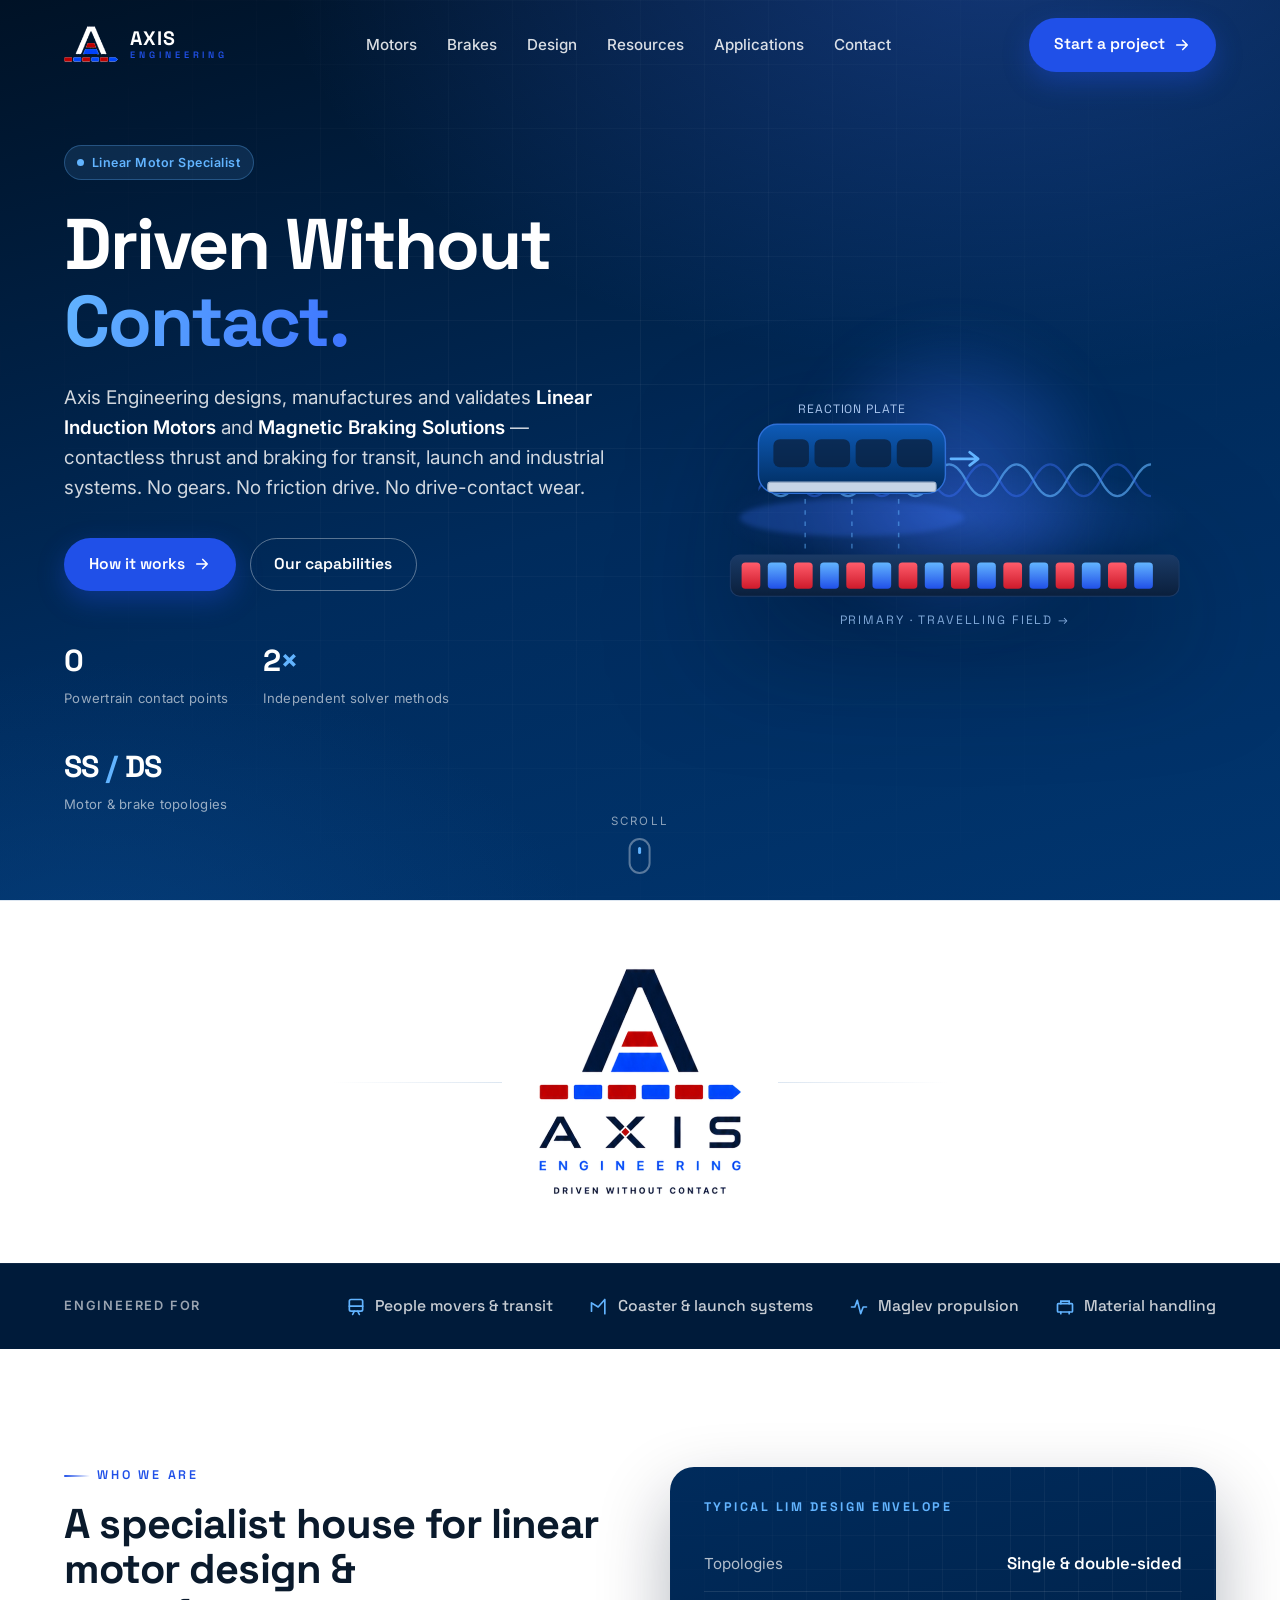
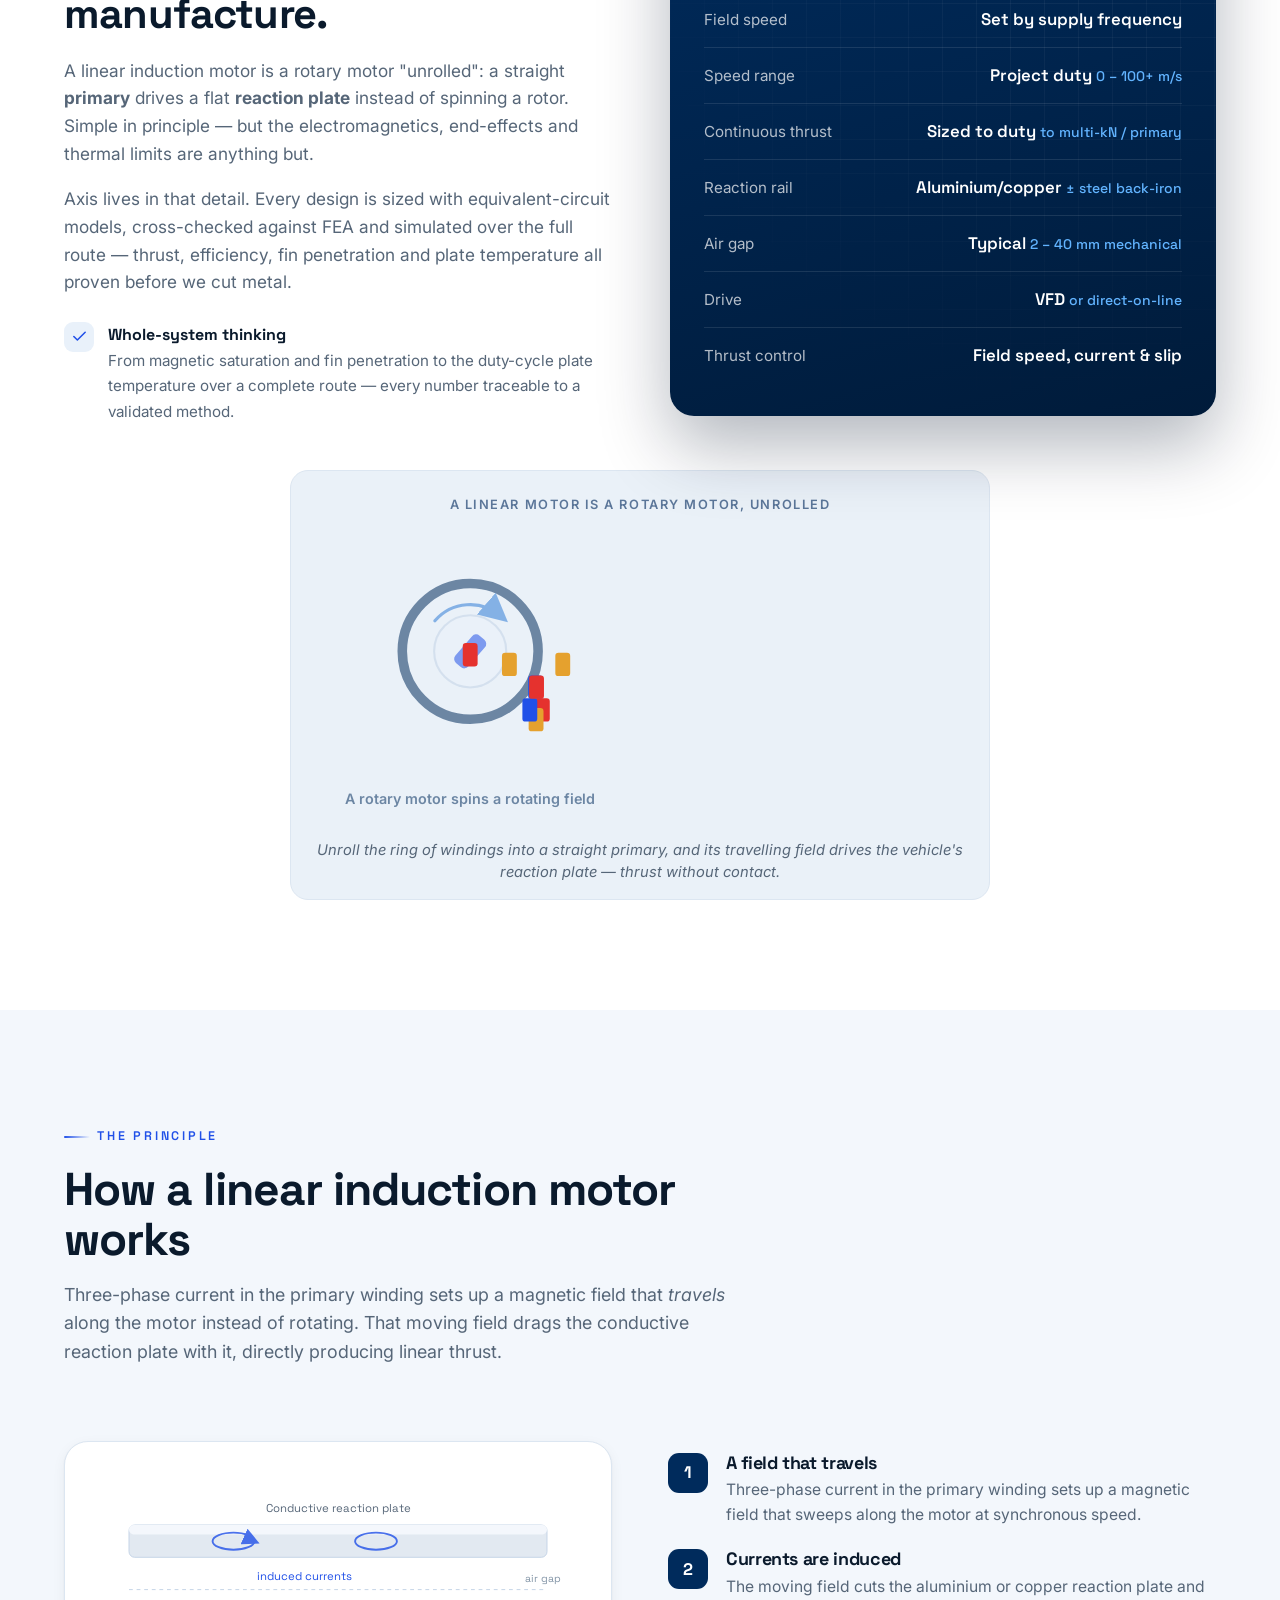
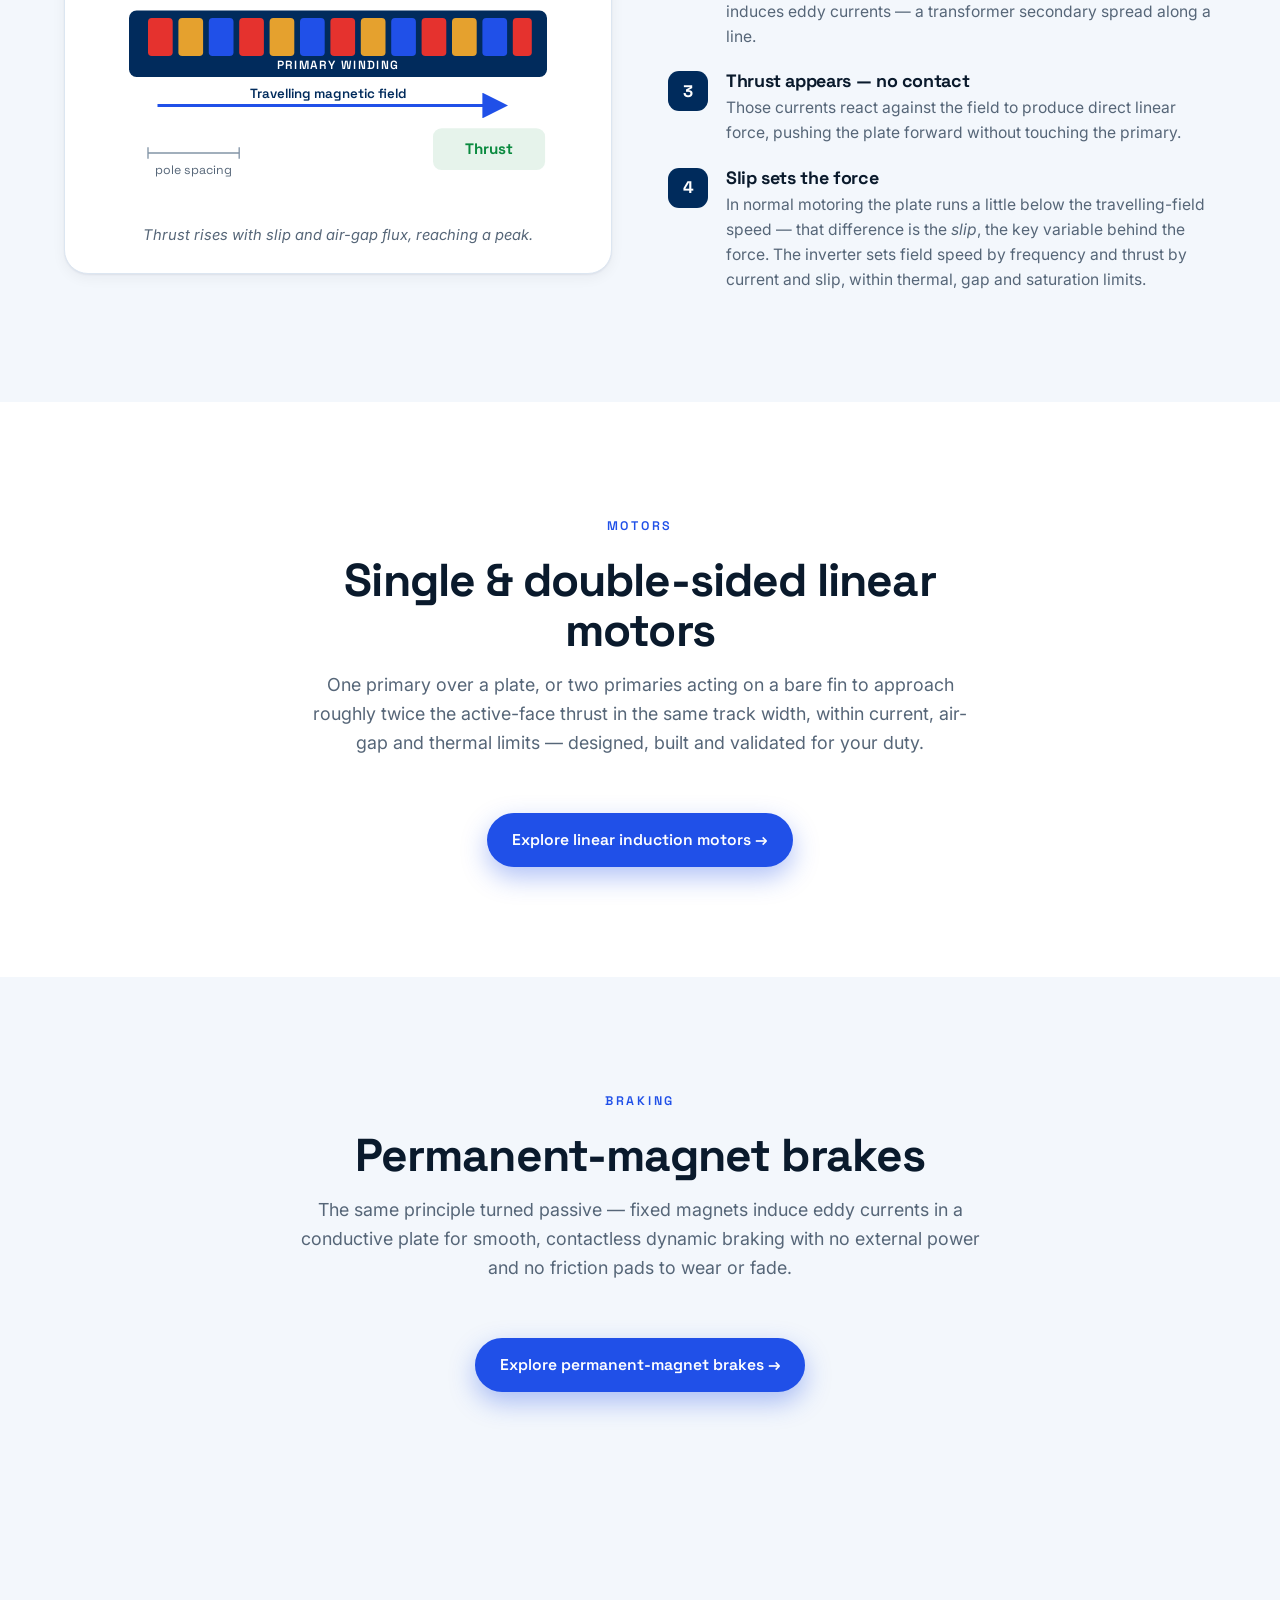
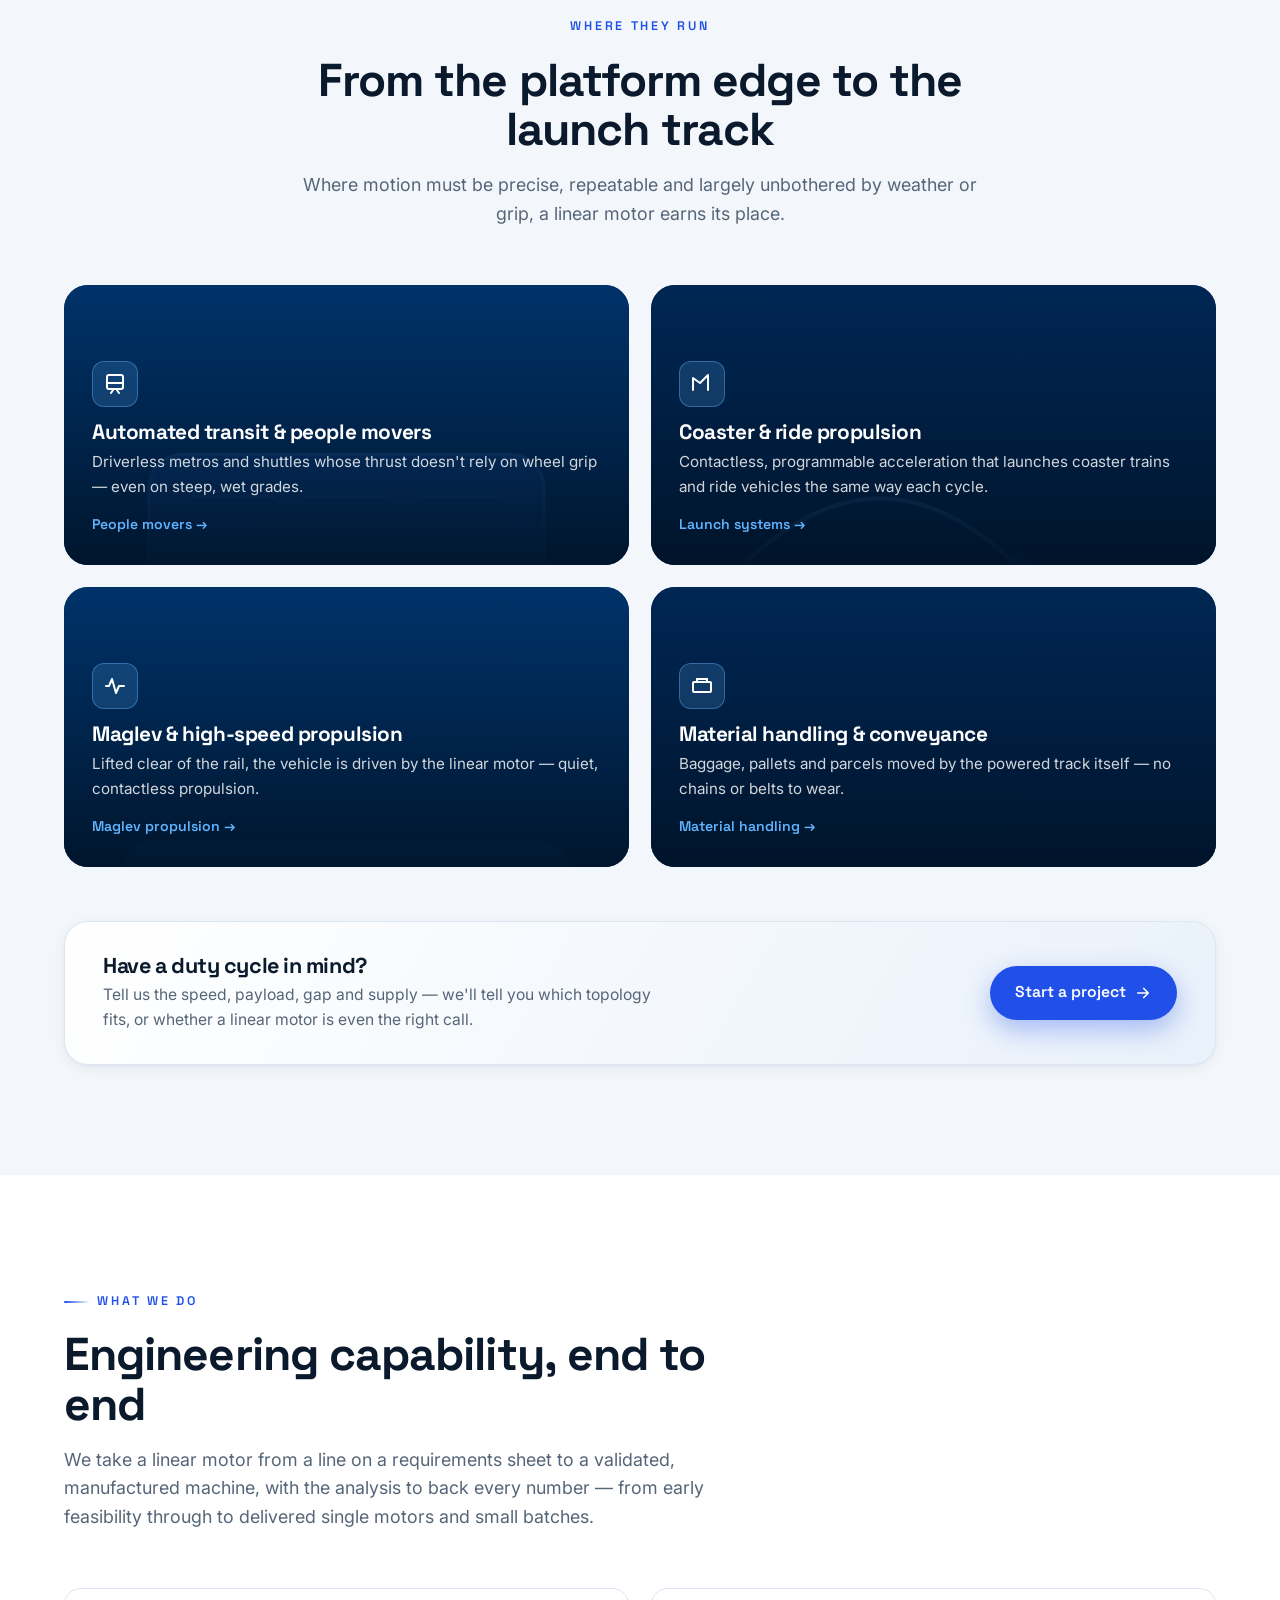
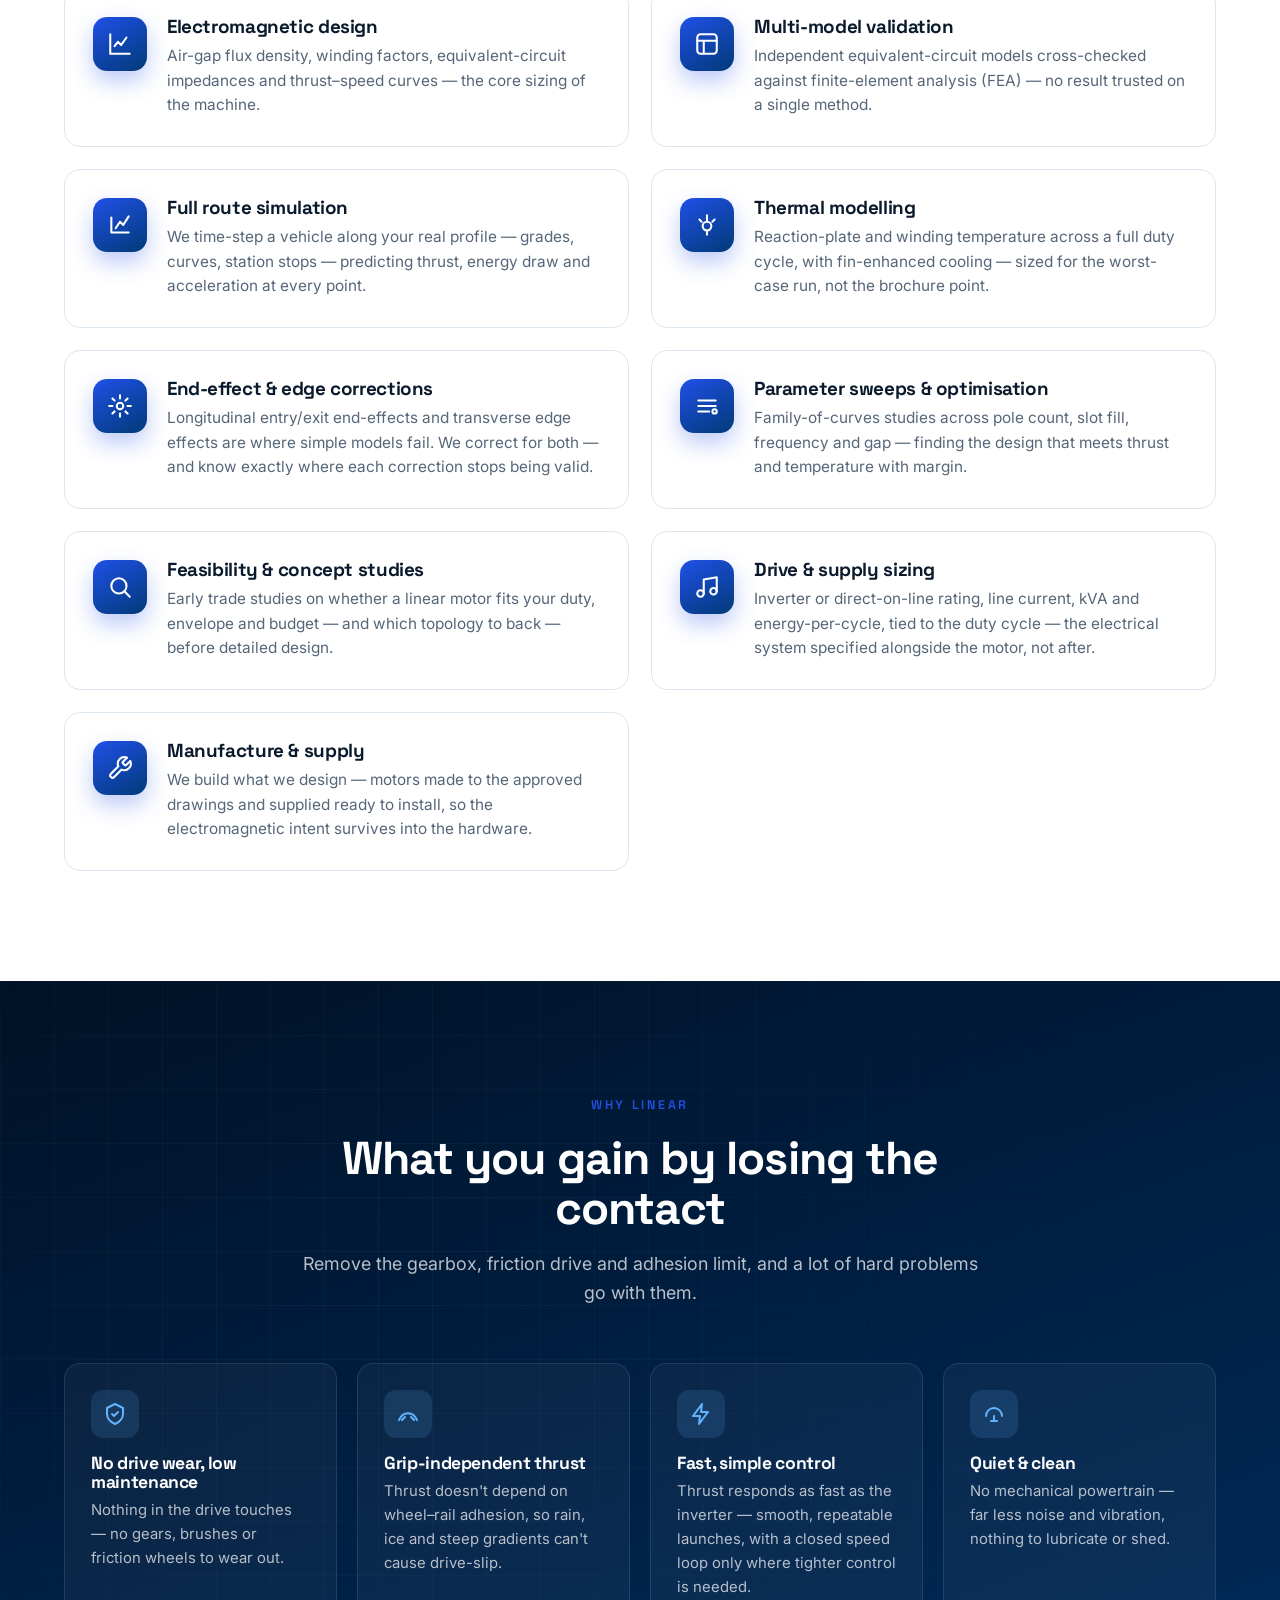
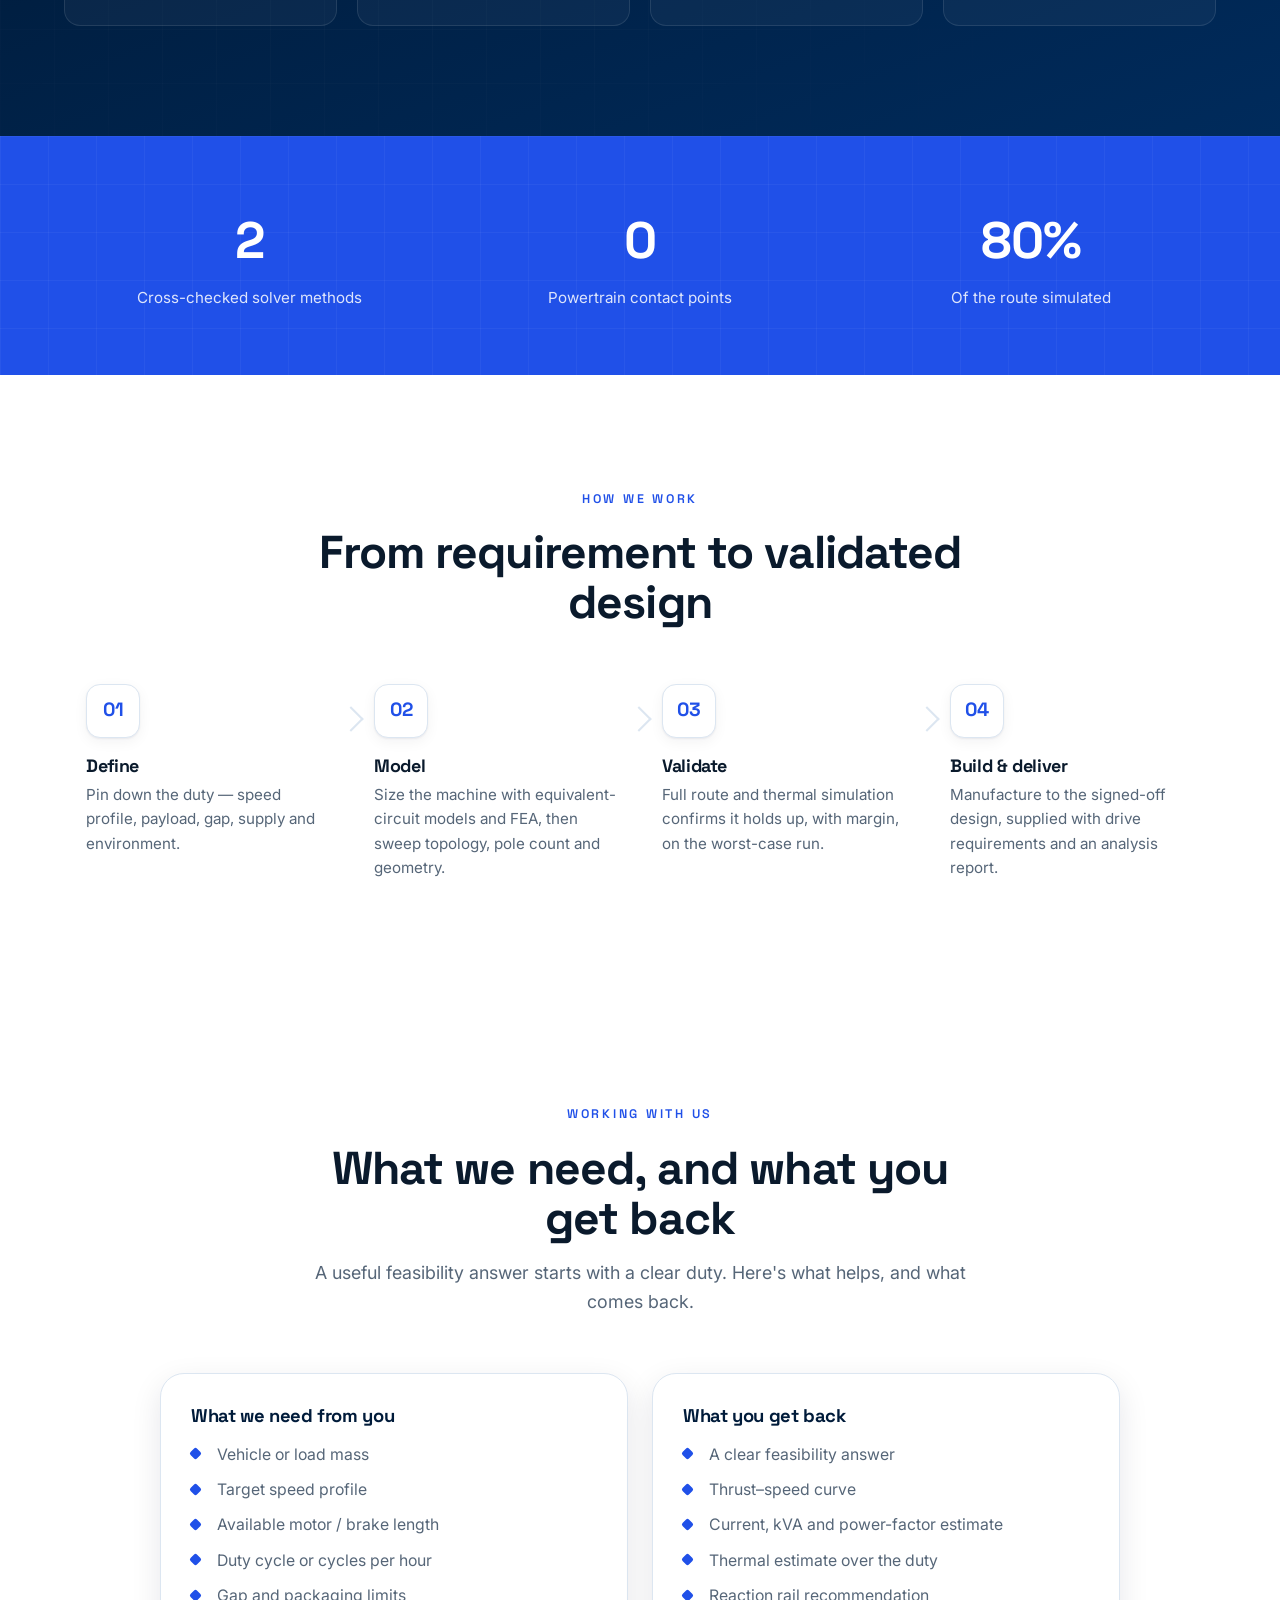
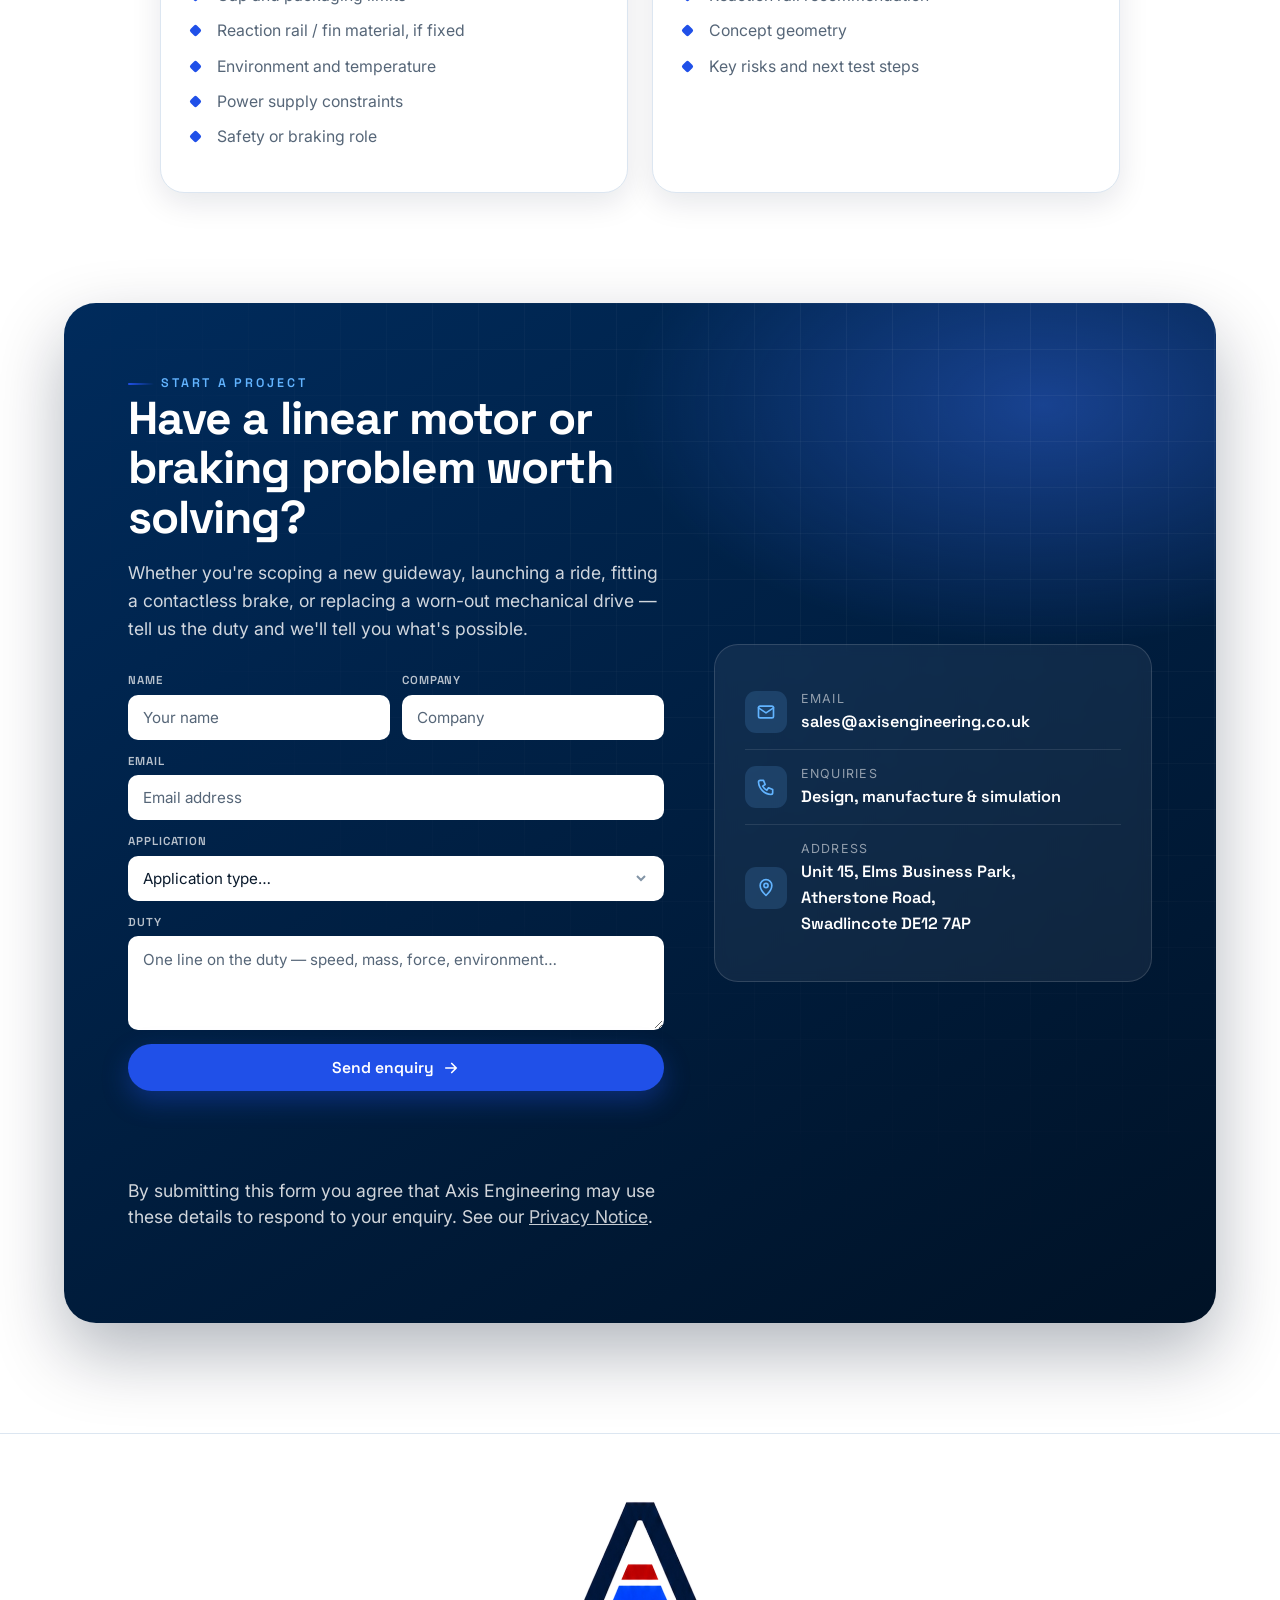
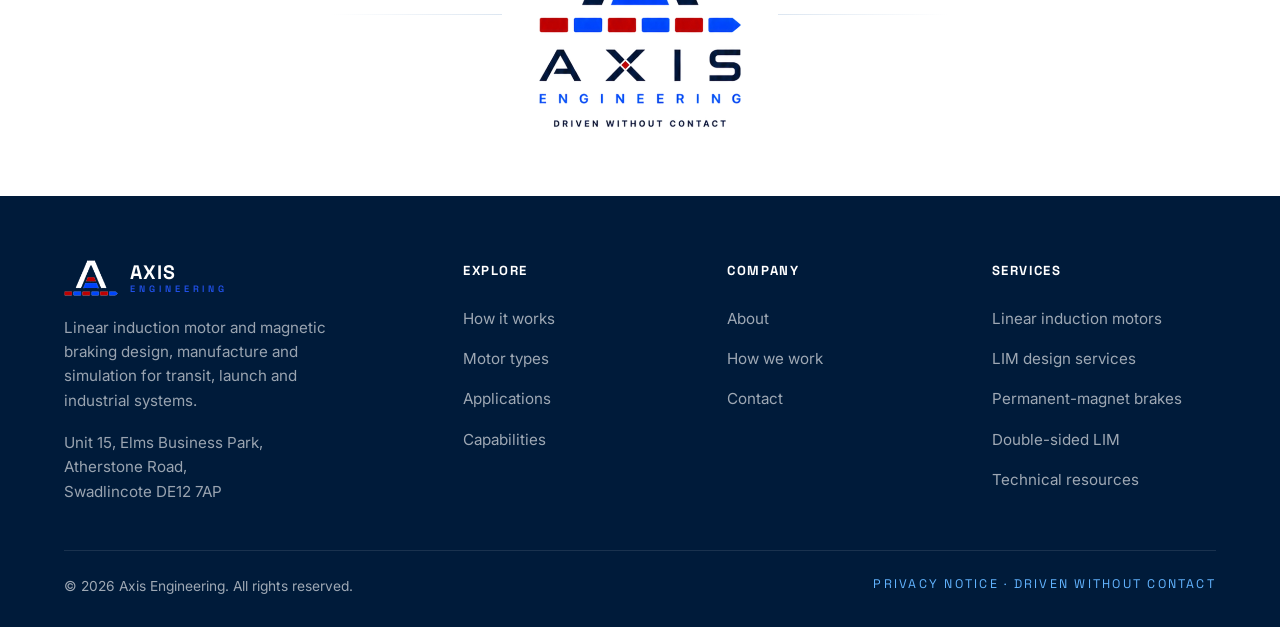
==== commit ce63c490: "Trim app pages, add Material handling page, slim homepage cards Per owner: application pages were to" ====
--- a/index.html
+++ b/index.html
@@ -1041,7 +1041,7 @@
         <div class="app-content">
           <div class="app-ic"><svg viewBox="0 0 24 24" fill="none" stroke="currentColor" stroke-width="2"><rect x="4" y="3" width="16" height="14" rx="2"/><path d="M4 11h16M8 21l2-3M16 21l-2-3" stroke-linecap="round"/></svg></div>
           <h3>Automated transit &amp; people movers</h3>
-          <p>Driverless metros and airport shuttles that climb steep grades and brake in the wet — thrust never depends on grip.</p>
+          <p>Driverless metros and shuttles whose thrust doesn't rely on wheel grip — even on steep, wet grades.</p>
           <a class="app-link" href="/applications/people-movers/">People movers &rarr;</a>
         </div>
       </div>
@@ -1053,7 +1053,7 @@
         <div class="app-content">
           <div class="app-ic"><svg viewBox="0 0 24 24" fill="none" stroke="currentColor" stroke-width="2"><path d="M3 18V6l7 5 8-8v15" stroke-linecap="round" stroke-linejoin="round"/></svg></div>
           <h3>Coaster &amp; ride propulsion</h3>
-          <p>Launch coaster trains and sleds — then ease them through stations and slow dark-ride sections, contactless and repeatable every cycle.</p>
+          <p>Contactless, programmable acceleration that launches coaster trains and ride vehicles the same way each cycle.</p>
           <a class="app-link" href="/applications/launch-systems/">Launch systems &rarr;</a>
         </div>
       </div>
@@ -1065,7 +1065,7 @@
         <div class="app-content">
           <div class="app-ic"><svg viewBox="0 0 24 24" fill="none" stroke="currentColor" stroke-width="2"><path d="M3 12h3l3-7 4 14 3-7h5" stroke-linecap="round" stroke-linejoin="round"/></svg></div>
           <h3>Maglev &amp; high-speed propulsion</h3>
-          <p>When the vehicle leaves the rail entirely, contactless propulsion becomes the primary thrust path — quiet and continuous at speed.</p>
+          <p>Lifted clear of the rail, the vehicle is driven by the linear motor — quiet, contactless propulsion.</p>
           <a class="app-link" href="/applications/maglev-propulsion/">Maglev propulsion &rarr;</a>
         </div>
       </div>
@@ -1077,7 +1077,8 @@
         <div class="app-content">
           <div class="app-ic"><svg viewBox="0 0 24 24" fill="none" stroke="currentColor" stroke-width="2"><rect x="3" y="8" width="18" height="10" rx="1"/><path d="M7 8V5h10v3" stroke-linecap="round"/></svg></div>
           <h3>Material handling &amp; conveyance</h3>
-          <p>Baggage, pallets and parcels moved by the track itself — independent carriers, no chains or belts to wear.</p>
+          <p>Baggage, pallets and parcels moved by the powered track itself — no chains or belts to wear.</p>
+          <a class="app-link" href="/applications/material-handling/">Material handling &rarr;</a>
         </div>
       </div>
     </div>
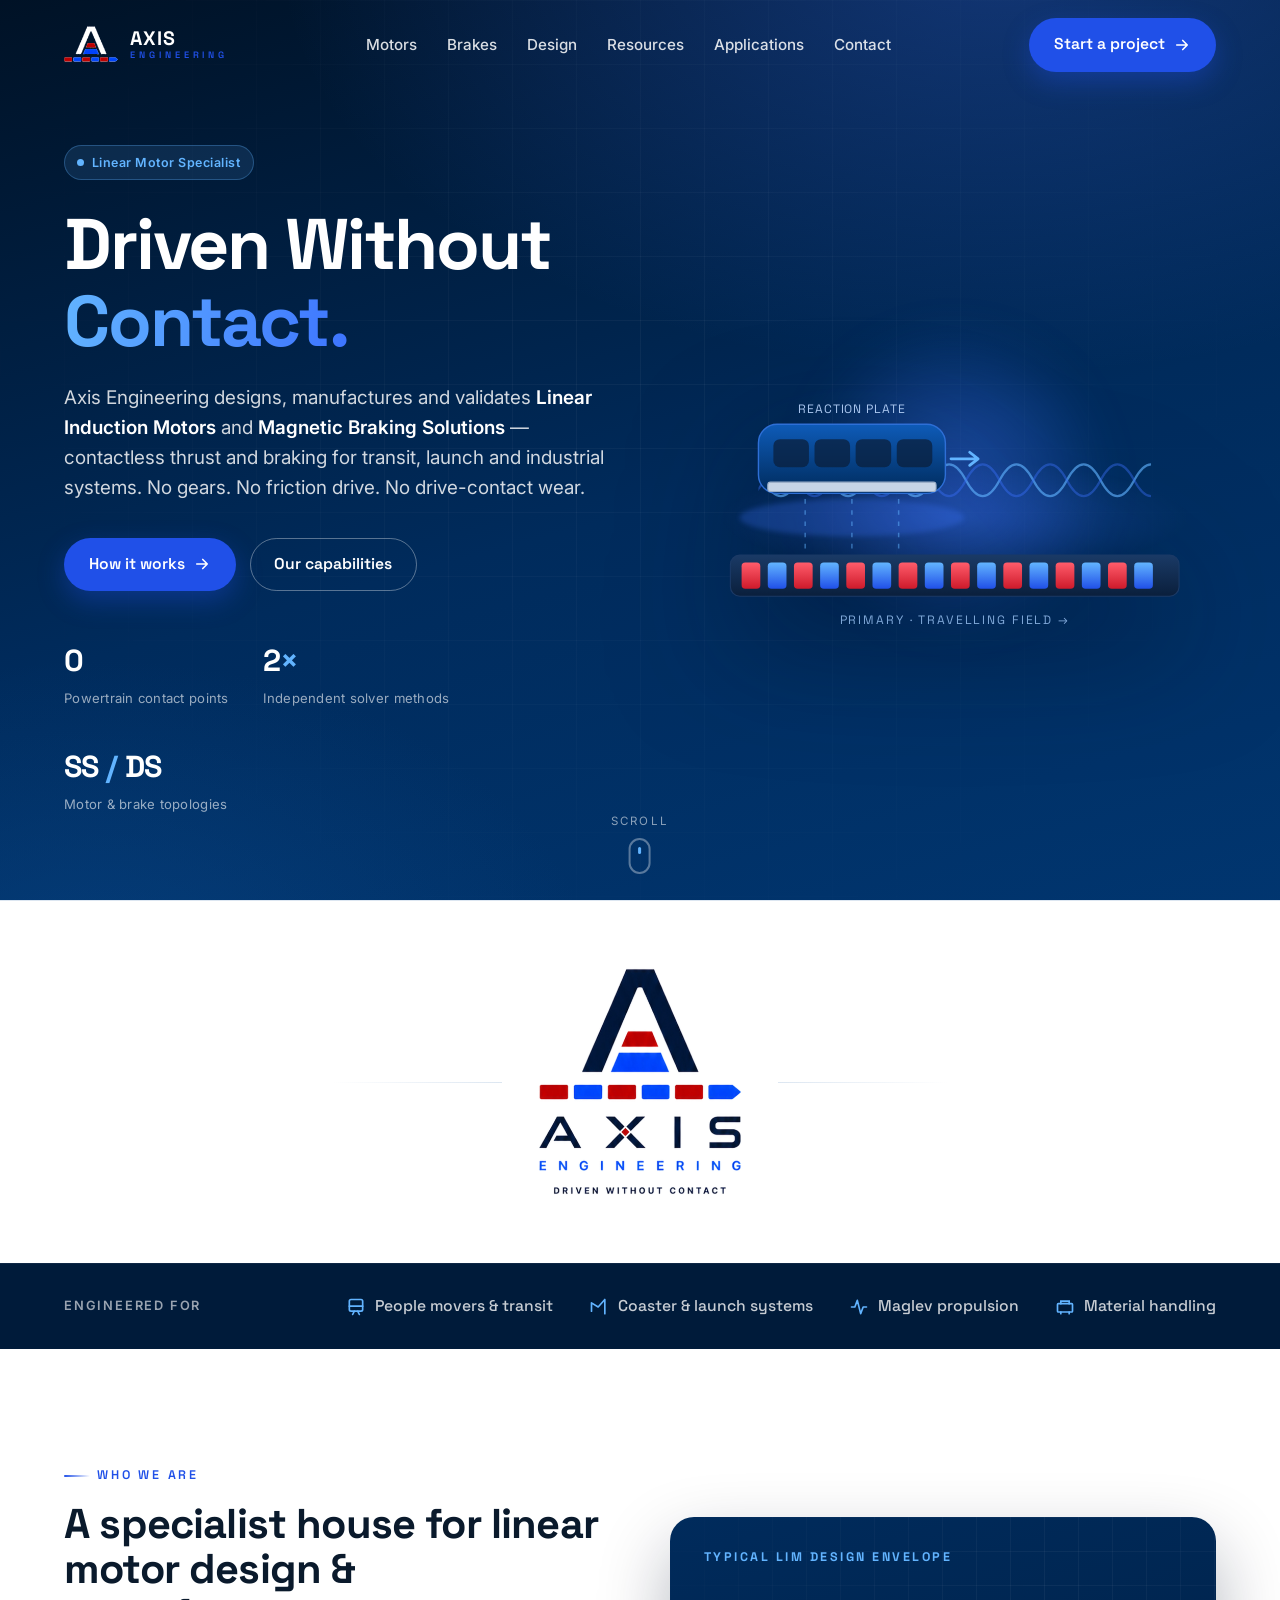
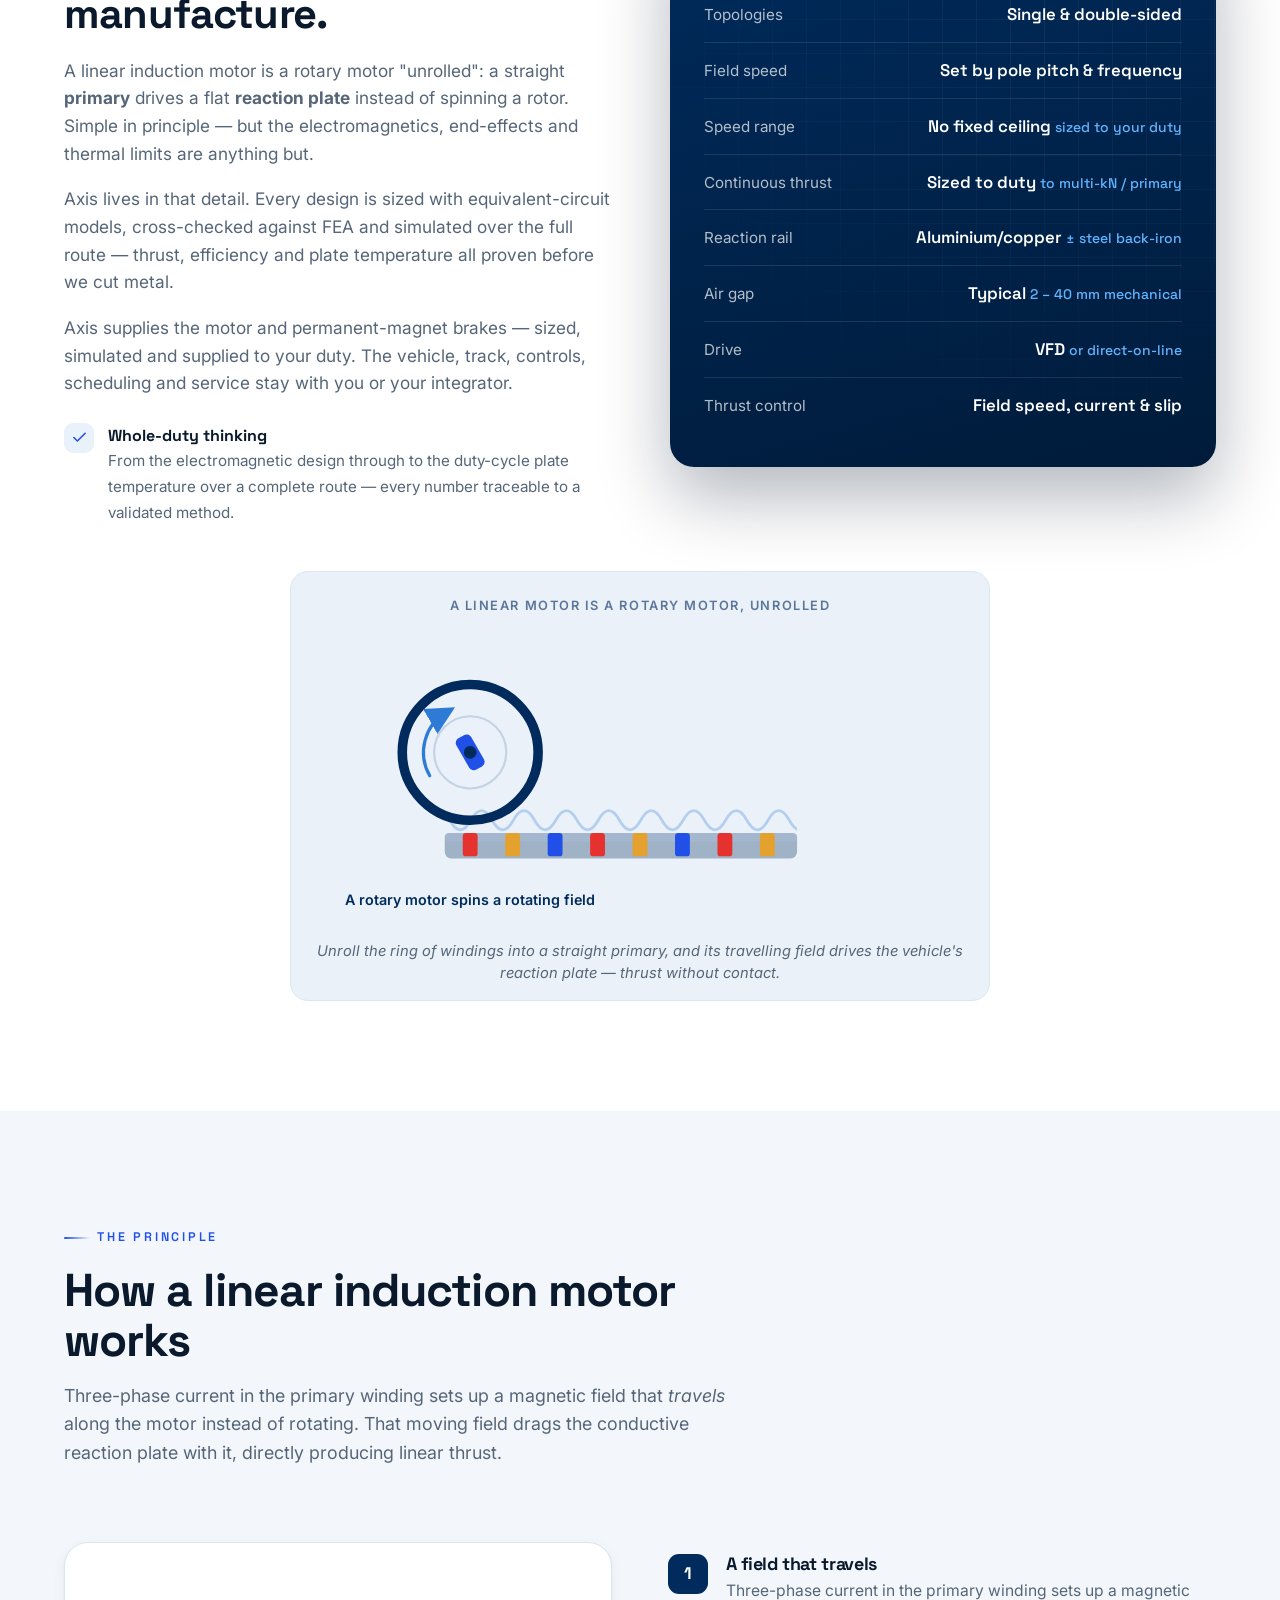
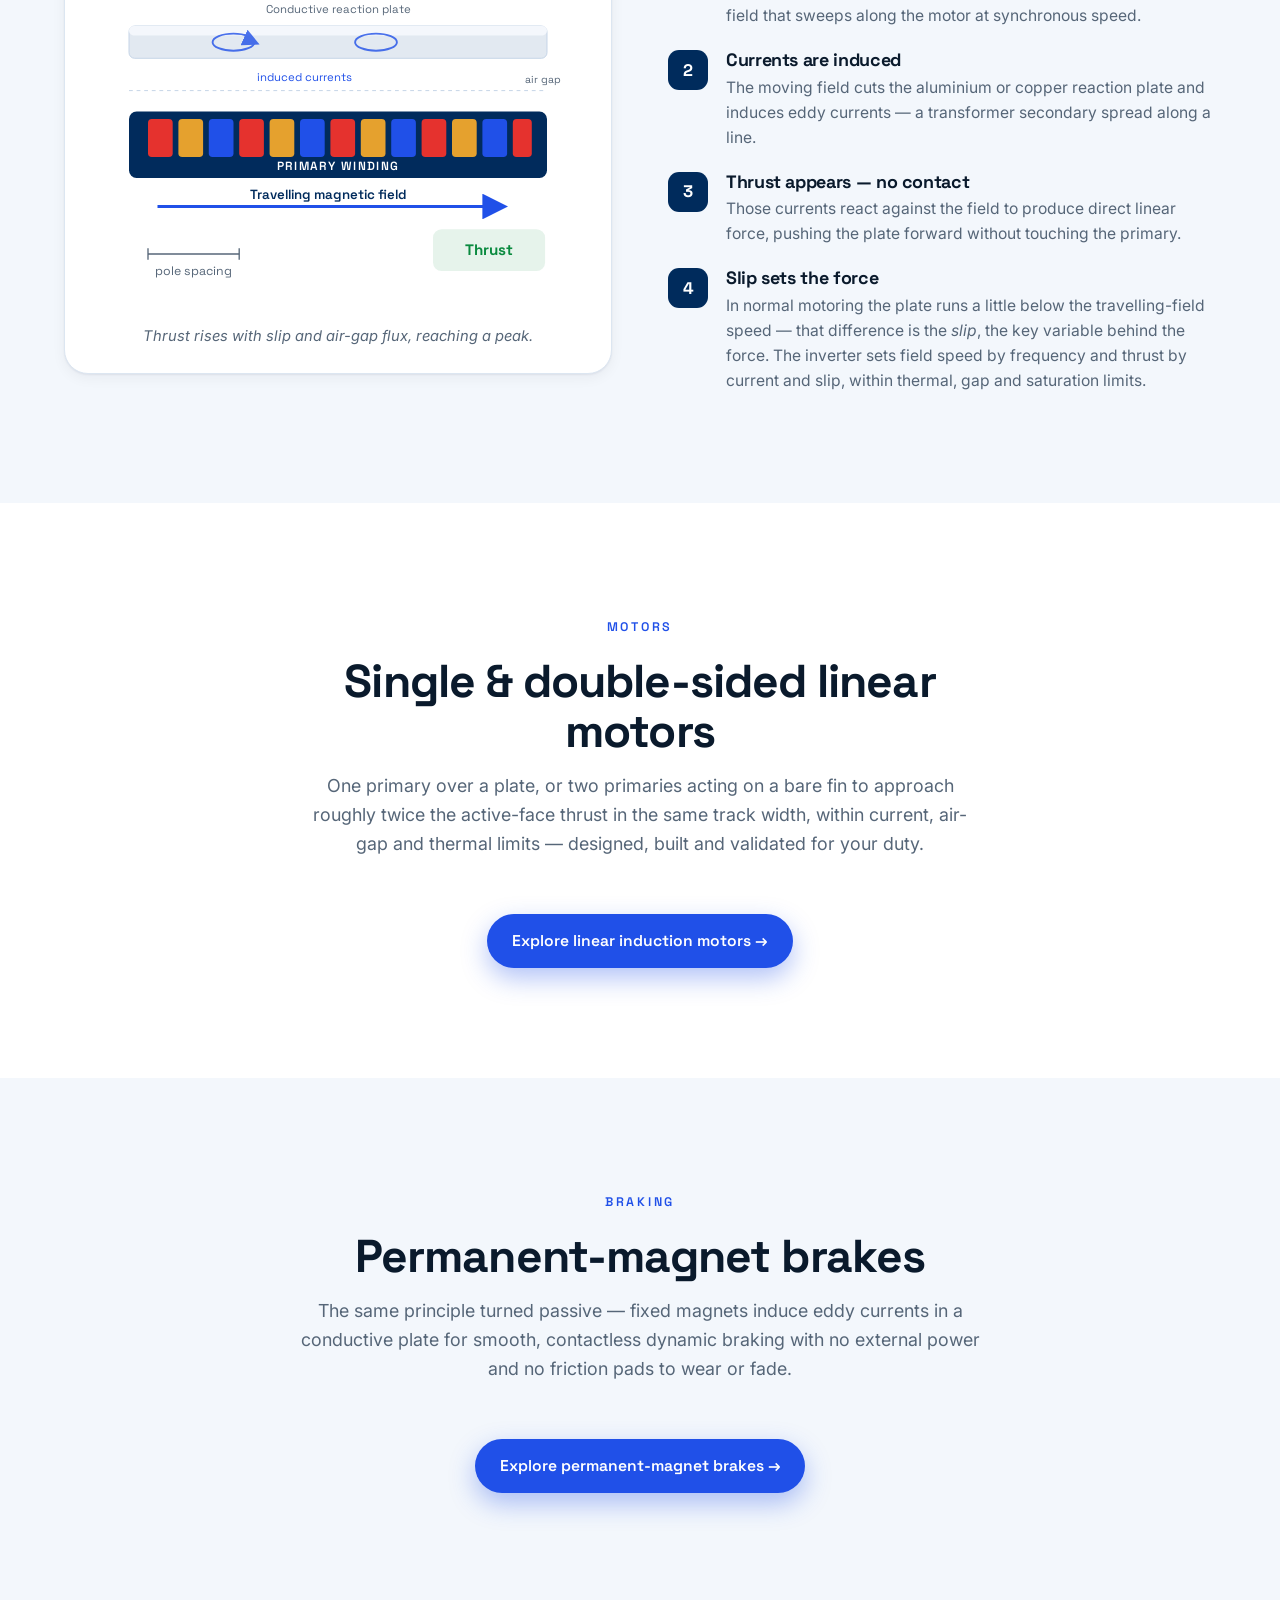
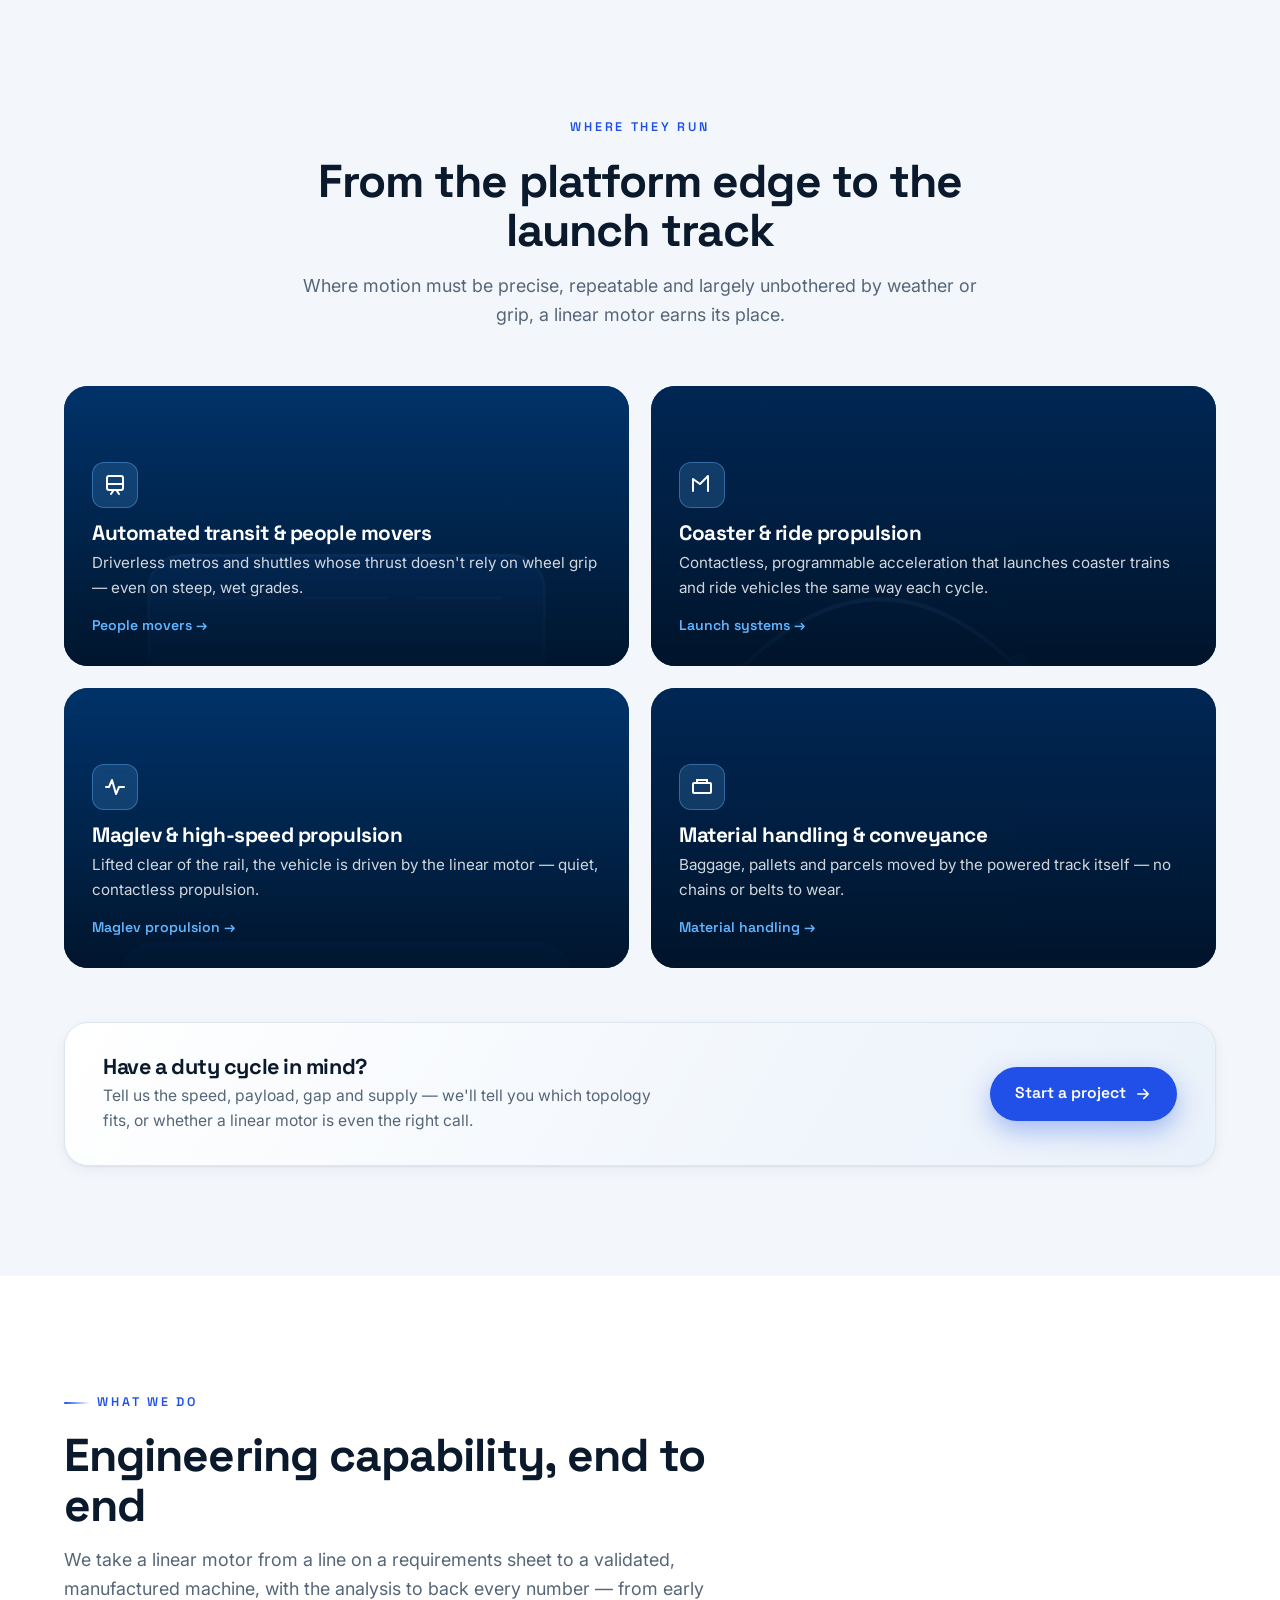
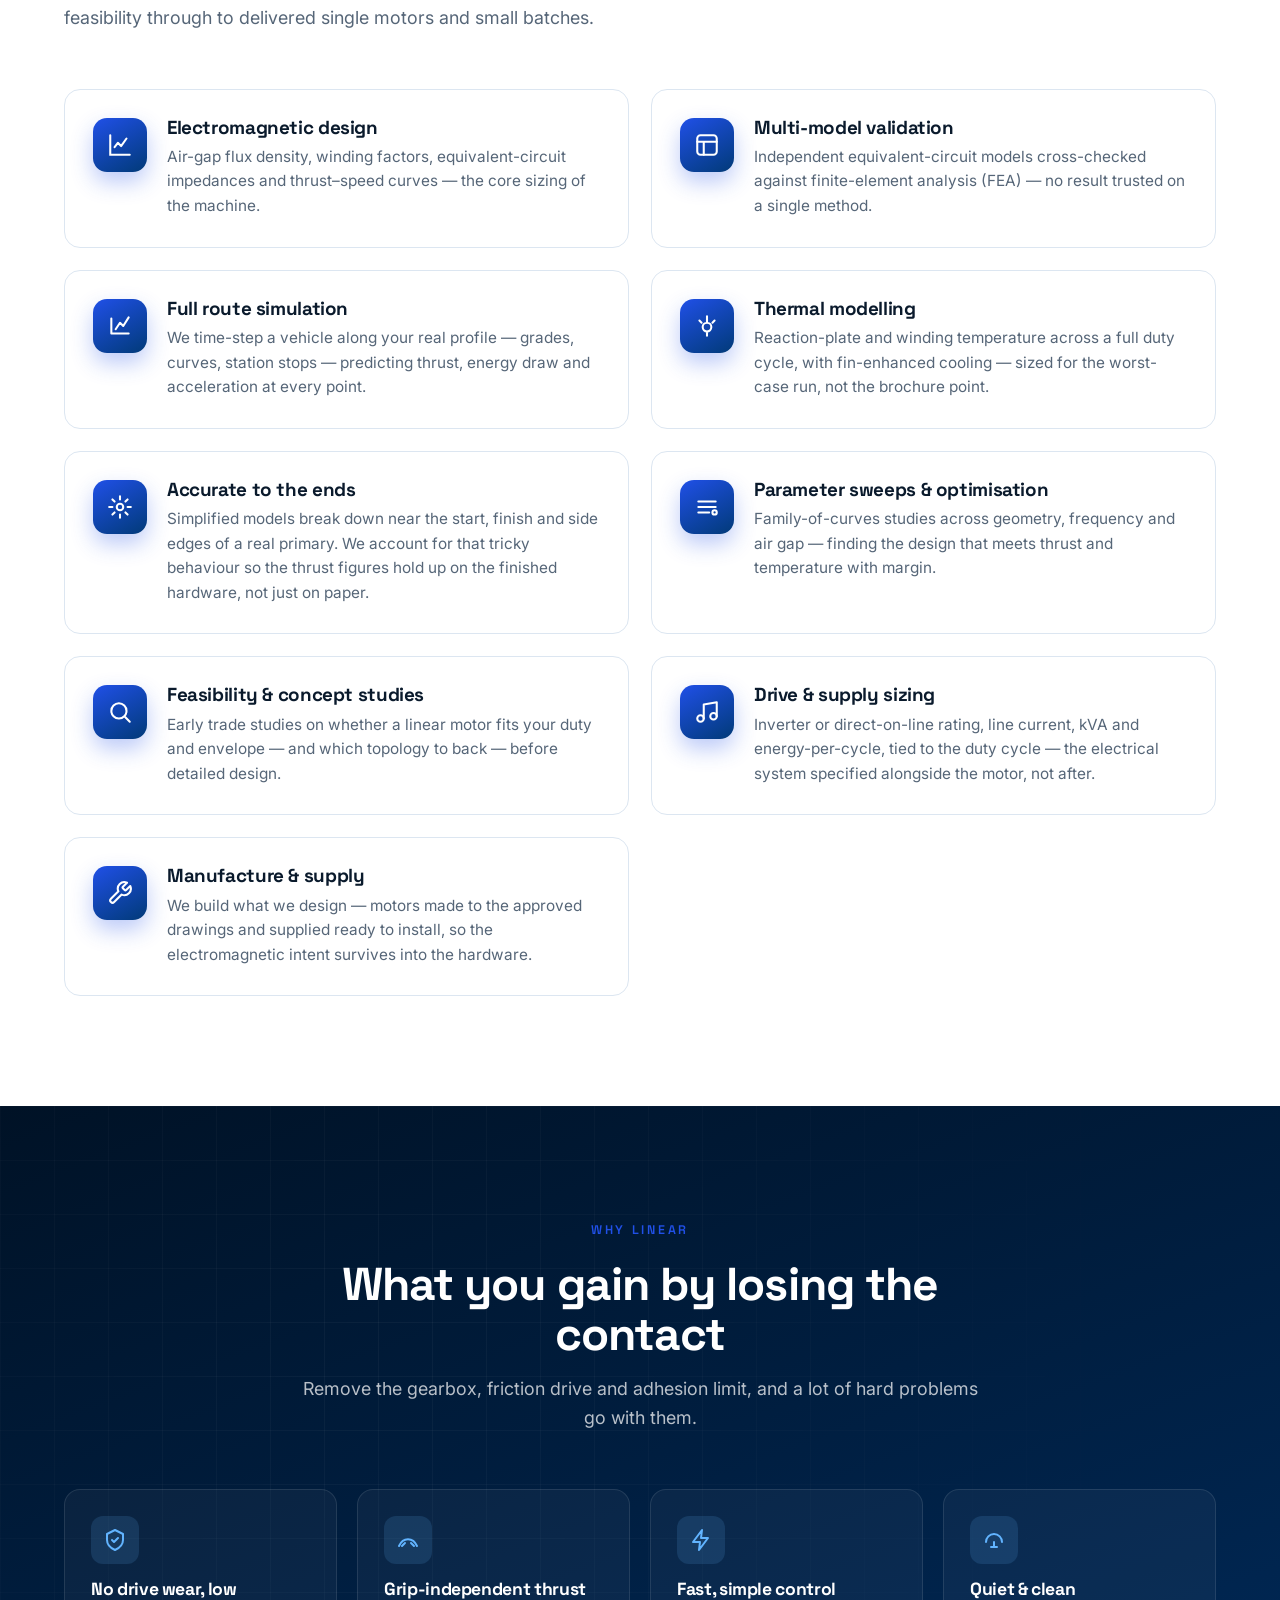
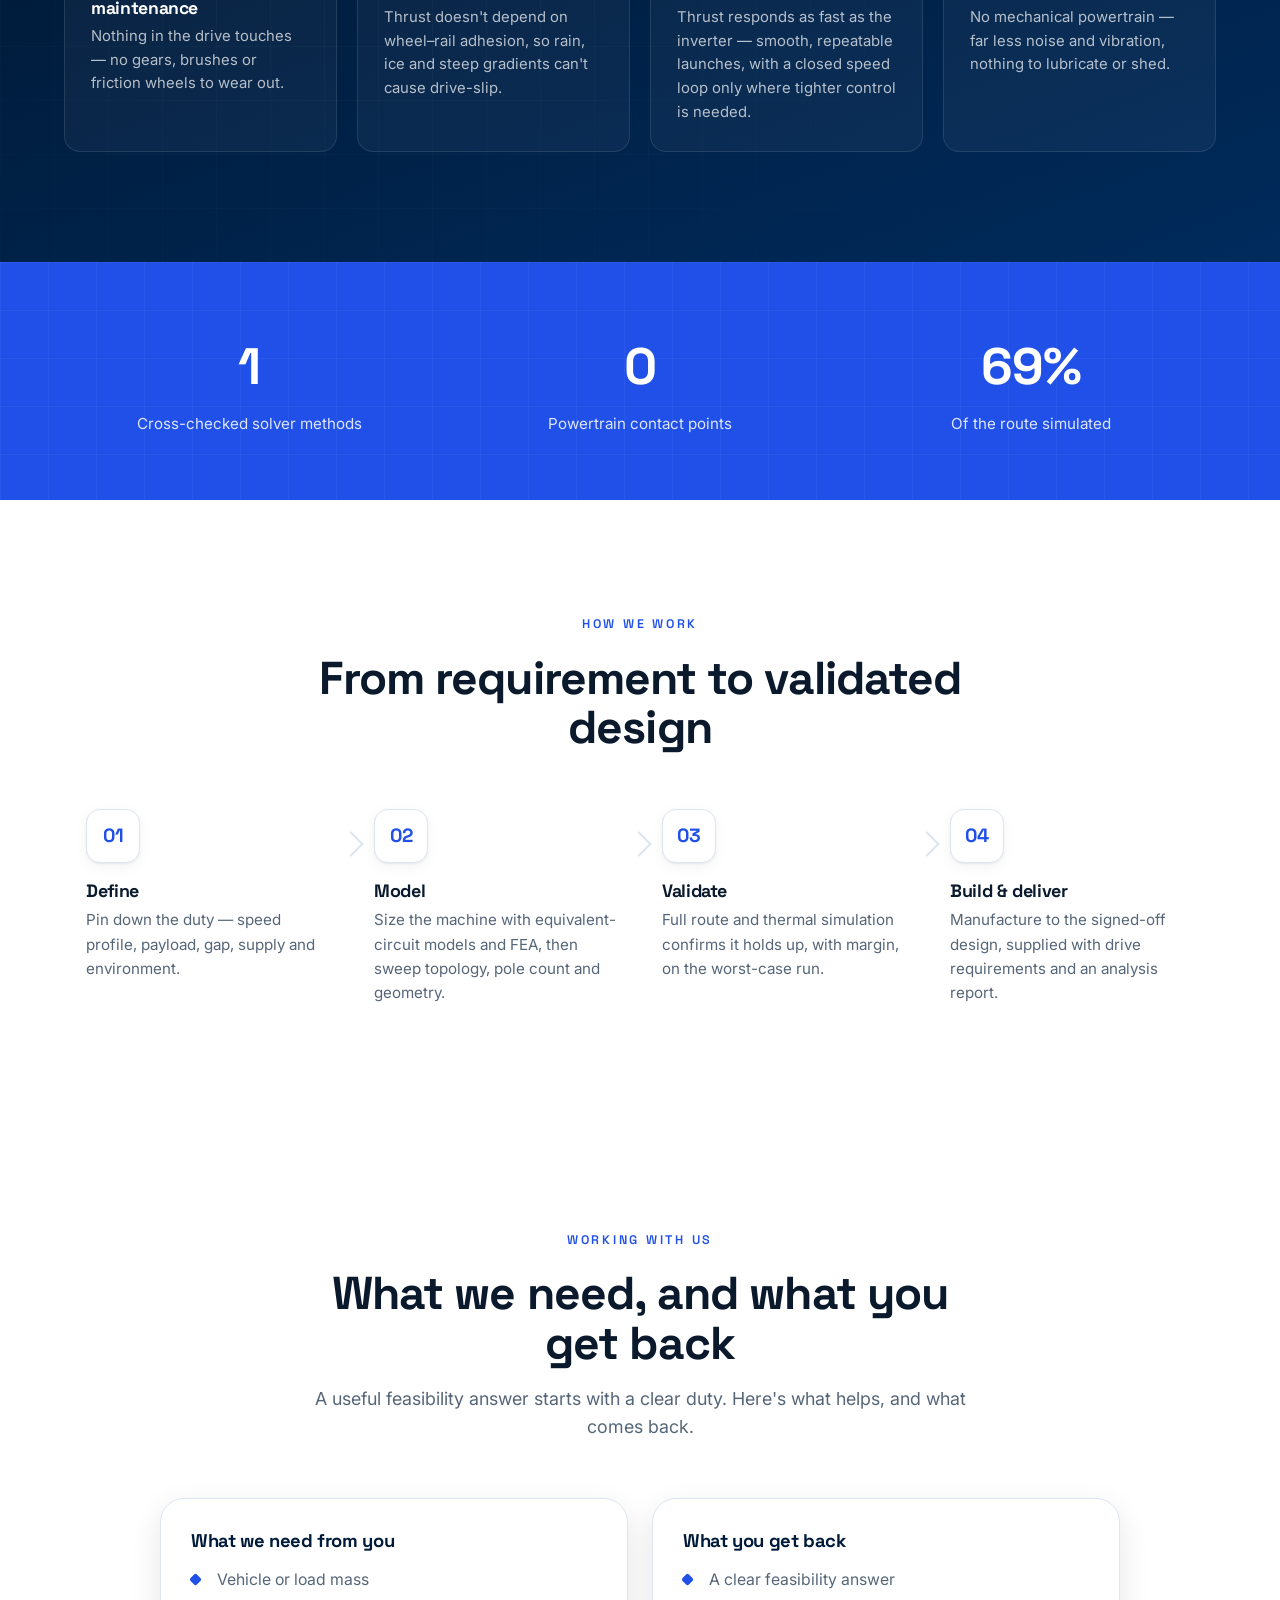
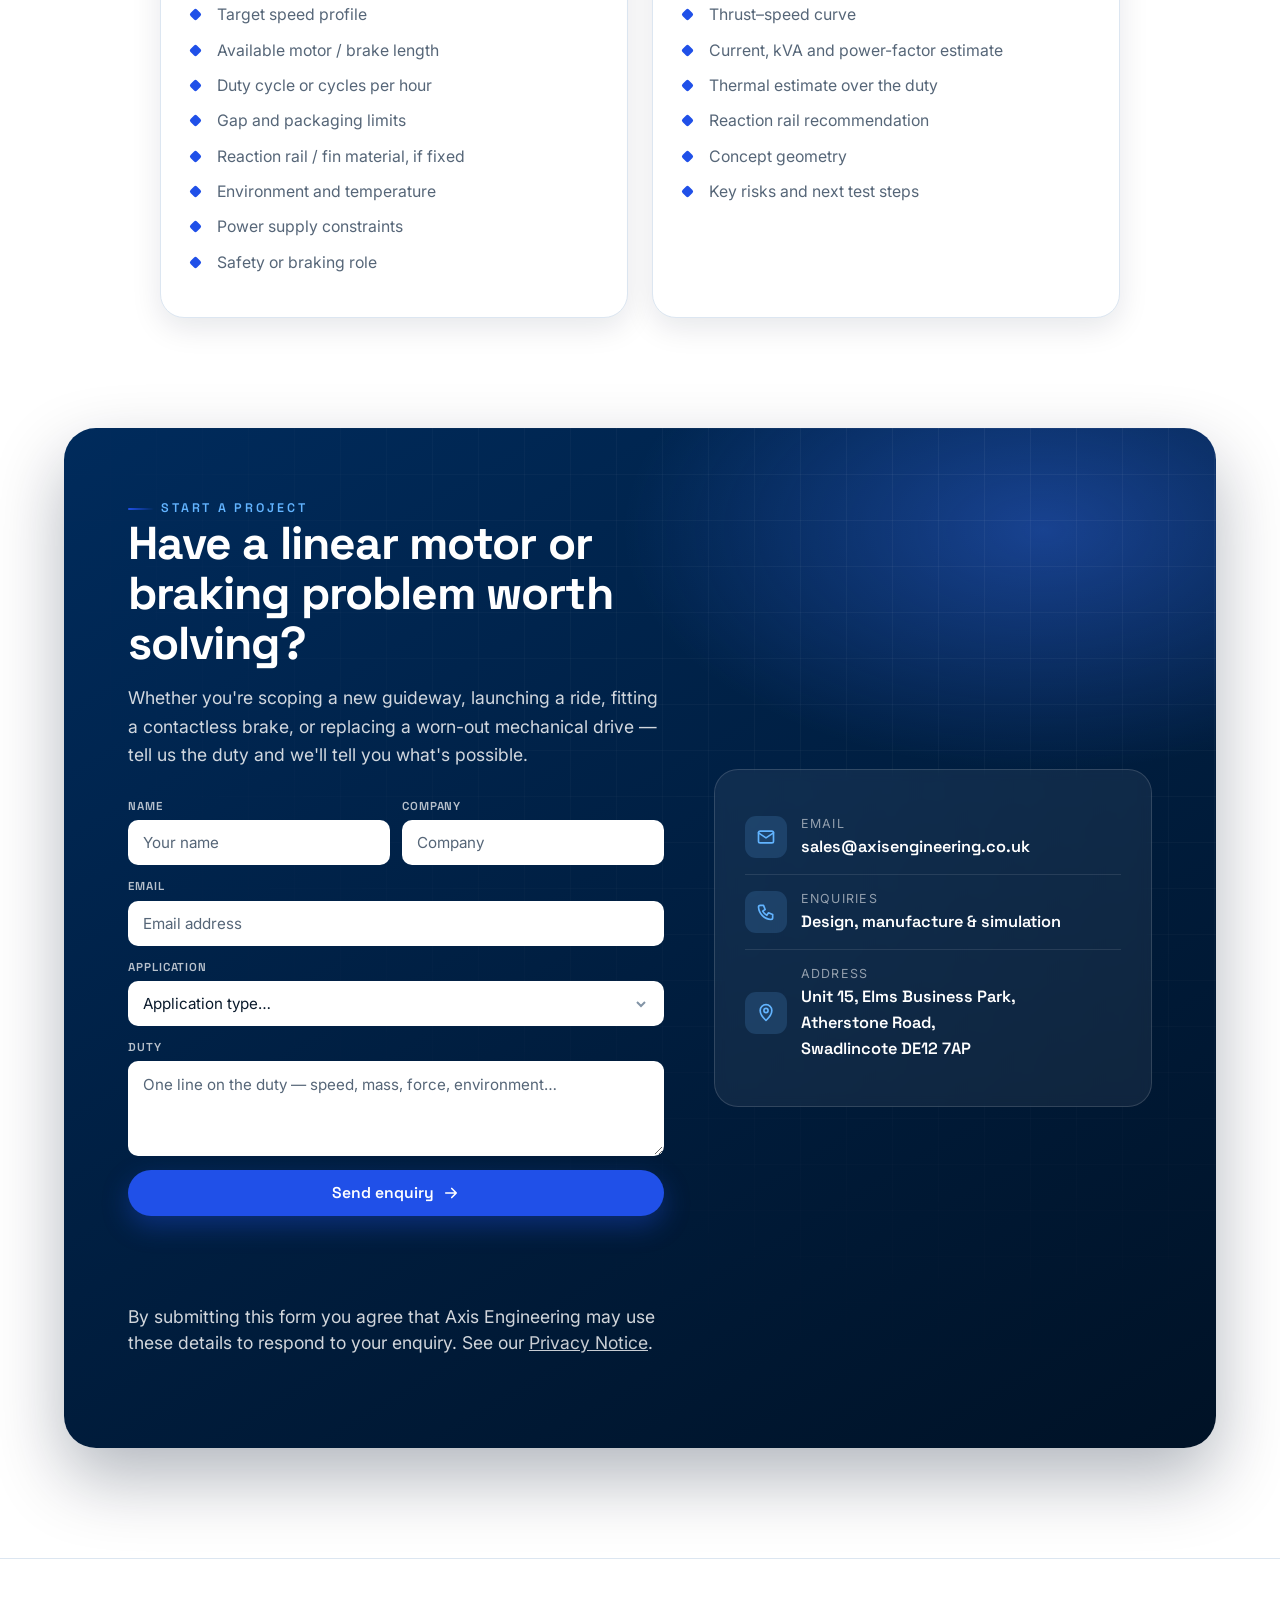
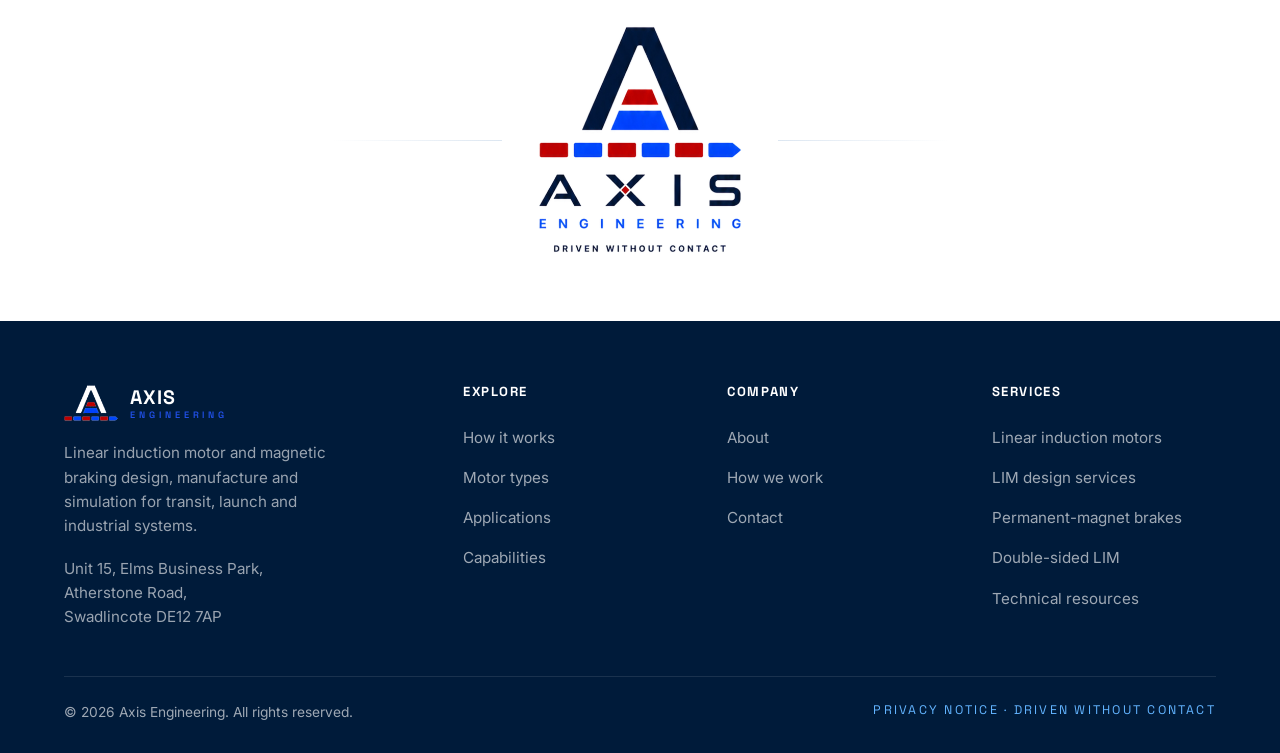
==== commit b48b5081: "Go-live sweep fixes: speed reframe, positioning, bounded claims, a11y From the full-site review (all" ====
--- a/index.html
+++ b/index.html
@@ -89,7 +89,7 @@
   --red-bright:#E5344A;
   --ink:#0A1A2C;
   --slate:#566678;
-  --slate-light:#8294A6;
+  --slate-light:#566678;
   --bg:#ffffff;
   --bg-soft:#F3F7FC;
   --bg-mid:#E9F1FA;
@@ -525,7 +525,7 @@
 .foot-grid{display:grid;grid-template-columns:1.6fr 1fr 1fr 1fr;gap:40px;margin-bottom:46px}
 .foot-brand .brand .wm-top{color:#fff}
 .foot-brand p{margin-top:18px;font-size:.95rem;max-width:300px;color:rgba(255,255,255,.6)}
-.foot-col h5{font-family:var(--font-display);color:#fff;font-size:.82rem;letter-spacing:.12em;text-transform:uppercase;margin-bottom:18px}
+.foot-col h4{font-family:var(--font-display);color:#fff;font-size:.82rem;letter-spacing:.12em;text-transform:uppercase;margin-bottom:18px}
 .foot-col a{display:block;font-size:.95rem;margin-bottom:0;padding:8px 0;color:rgba(255,255,255,.62);transition:color .2s}
 .foot-col a:hover{color:var(--cyan)}
 .foot-bottom{border-top:1px solid rgba(255,255,255,.1);padding-top:24px;display:flex;justify-content:space-between;gap:20px;flex-wrap:wrap;font-size:.86rem;color:rgba(255,255,255,.62)}
@@ -806,9 +806,10 @@
       <span class="eyebrow">Who we are</span>
       <h2>A specialist house for linear motor design &amp; manufacture.</h2>
       <p>A linear induction motor is a rotary motor "unrolled": a straight <strong>primary</strong> drives a flat <strong>reaction plate</strong> instead of spinning a rotor. Simple in principle — but the electromagnetics, end-effects and thermal limits are anything but.</p>
-      <p>Axis lives in that detail. Every design is sized with equivalent-circuit models, cross-checked against FEA and simulated over the full route — thrust, efficiency, fin penetration and plate temperature all proven before we cut metal.</p>
+      <p>Axis lives in that detail. Every design is sized with equivalent-circuit models, cross-checked against FEA and simulated over the full route — thrust, efficiency and plate temperature all proven before we cut metal.</p>
+      <p>Axis supplies the motor and permanent-magnet brakes — sized, simulated and supplied to your duty. The vehicle, track, controls, scheduling and service stay with you or your integrator.</p>
       <ul class="intro-points">
-        <li><div class="ic"><svg viewBox="0 0 24 24" fill="none" stroke="currentColor" stroke-width="2.2"><path d="M20 6L9 17l-5-5" stroke-linecap="round" stroke-linejoin="round"/></svg></div><div><b>Whole-system thinking</b><span>From magnetic saturation and fin penetration to the duty-cycle plate temperature over a complete route — every number traceable to a validated method.</span></div></li>
+        <li><div class="ic"><svg viewBox="0 0 24 24" fill="none" stroke="currentColor" stroke-width="2.2"><path d="M20 6L9 17l-5-5" stroke-linecap="round" stroke-linejoin="round"/></svg></div><div><b>Whole-duty thinking</b><span>From the electromagnetic design through to the duty-cycle plate temperature over a complete route — every number traceable to a validated method.</span></div></li>
       </ul>
     </div>
 
@@ -816,8 +817,8 @@
       <div class="spec-card">
         <h3>Typical LIM design envelope</h3>
         <div class="spec-row"><span class="k">Topologies</span><span class="v">Single &amp; double-sided</span></div>
-        <div class="spec-row"><span class="k">Field speed</span><span class="v">Set by supply frequency</span></div>
-        <div class="spec-row"><span class="k">Speed range</span><span class="v">Project duty <small>0 – 100+ m/s</small></span></div>
+        <div class="spec-row"><span class="k">Field speed</span><span class="v">Set by pole pitch &amp; frequency</span></div>
+        <div class="spec-row"><span class="k">Speed range</span><span class="v">No fixed ceiling <small>sized to your duty</small></span></div>
         <div class="spec-row"><span class="k">Continuous thrust</span><span class="v">Sized to duty <small>to multi-kN / primary</small></span></div>
         <div class="spec-row"><span class="k">Reaction rail</span><span class="v">Aluminium/copper <small>± steel back-iron</small></span></div>
         <div class="spec-row"><span class="k">Air gap</span><span class="v">Typical <small>2 – 40 mm mechanical</small></span></div>
@@ -931,7 +932,7 @@
 
           <!-- air gap -->
           <line x1="40" y1="128" x2="480" y2="128" stroke="#C3D3E6" stroke-dasharray="4 4"/>
-          <text x="495" y="120" text-anchor="end" fill="#8294A6" font-family="Space Grotesk" font-size="11">air gap</text>
+          <text x="495" y="120" text-anchor="end" fill="#566678" font-family="Space Grotesk" font-size="11">air gap</text>
 
           <!-- primary core -->
           <rect x="40" y="150" width="440" height="70" rx="8" fill="#012B5C"/>
@@ -961,7 +962,7 @@
           <!-- thrust arrow on plate -->
           <line x1="220" y1="42" x2="330" y2="42" stroke="#0A8A3F" stroke-width="3" marker-end="url(#ah)" opacity="0"/>
           <!-- pole pitch tau -->
-          <g stroke="#8294A6" stroke-width="1.4">
+          <g stroke="#566678" stroke-width="1.4">
             <line x1="60" y1="300" x2="156" y2="300"/>
             <line x1="60" y1="294" x2="60" y2="306"/><line x1="156" y1="294" x2="156" y2="306"/>
           </g>
@@ -1123,15 +1124,15 @@
       </div>
       <div class="cap-card reveal">
         <div class="cap-ic"><svg viewBox="0 0 24 24" fill="none" stroke="currentColor" stroke-width="1.9"><circle cx="12" cy="12" r="3"/><path d="M12 2v3M12 19v3M2 12h3M19 12h3M5 5l2 2M17 17l2 2M19 5l-2 2M7 17l-2 2" stroke-linecap="round"/></svg></div>
-        <div><h3>End-effect &amp; edge corrections</h3><p>Longitudinal entry/exit end-effects and transverse edge effects are where simple models fail. We correct for both — and know exactly where each correction stops being valid.</p></div>
+        <div><h3>Accurate to the ends</h3><p>Simplified models break down near the start, finish and side edges of a real primary. We account for that tricky behaviour so the thrust figures hold up on the finished hardware, not just on paper.</p></div>
       </div>
       <div class="cap-card reveal d2">
         <div class="cap-ic"><svg viewBox="0 0 24 24" fill="none" stroke="currentColor" stroke-width="1.9"><path d="M4 7h16M4 12h16M4 17h10" stroke-linecap="round"/><circle cx="19" cy="17" r="2"/></svg></div>
-        <div><h3>Parameter sweeps &amp; optimisation</h3><p>Family-of-curves studies across pole count, slot fill, frequency and gap — finding the design that meets thrust and temperature with margin.</p></div>
+        <div><h3>Parameter sweeps &amp; optimisation</h3><p>Family-of-curves studies across geometry, frequency and air gap — finding the design that meets thrust and temperature with margin.</p></div>
       </div>
       <div class="cap-card reveal">
         <div class="cap-ic"><svg viewBox="0 0 24 24" fill="none" stroke="currentColor" stroke-width="1.9"><circle cx="11" cy="11" r="7"/><path d="M21 21l-4.3-4.3" stroke-linecap="round"/></svg></div>
-        <div><h3>Feasibility &amp; concept studies</h3><p>Early trade studies on whether a linear motor fits your duty, envelope and budget — and which topology to back — before detailed design.</p></div>
+        <div><h3>Feasibility &amp; concept studies</h3><p>Early trade studies on whether a linear motor fits your duty and envelope — and which topology to back — before detailed design.</p></div>
       </div>
       <div class="cap-card reveal d2">
         <div class="cap-ic"><svg viewBox="0 0 24 24" fill="none" stroke="currentColor" stroke-width="1.9"><path d="M9 18V5l12-2v13" stroke-linecap="round" stroke-linejoin="round"/><circle cx="6" cy="18" r="3"/><circle cx="18" cy="16" r="3"/></svg></div>
@@ -1328,21 +1329,21 @@
         <p>Unit 15, Elms Business Park,<br>Atherstone Road,<br>Swadlincote DE12 7AP</p>
       </div>
       <div class="foot-col">
-        <h5>Explore</h5>
+        <h4>Explore</h4>
         <a href="#technology">How it works</a>
         <a href="#types">Motor types</a>
         <a href="#applications">Applications</a>
         <a href="#capabilities">Capabilities</a>
       </div>
       <div class="foot-col">
-        <h5>Company</h5>
+        <h4>Company</h4>
         <a href="#about">About</a>
         
         <a href="#process">How we work</a>
         <a href="#contact">Contact</a>
       </div>
       <div class="foot-col">
-        <h5>Services</h5>
+        <h4>Services</h4>
         <a href="/linear-induction-motors/">Linear induction motors</a>
         <a href="/linear-induction-motor-design/">LIM design services</a>
         <a href="/permanent-magnet-brakes/">Permanent-magnet brakes</a>
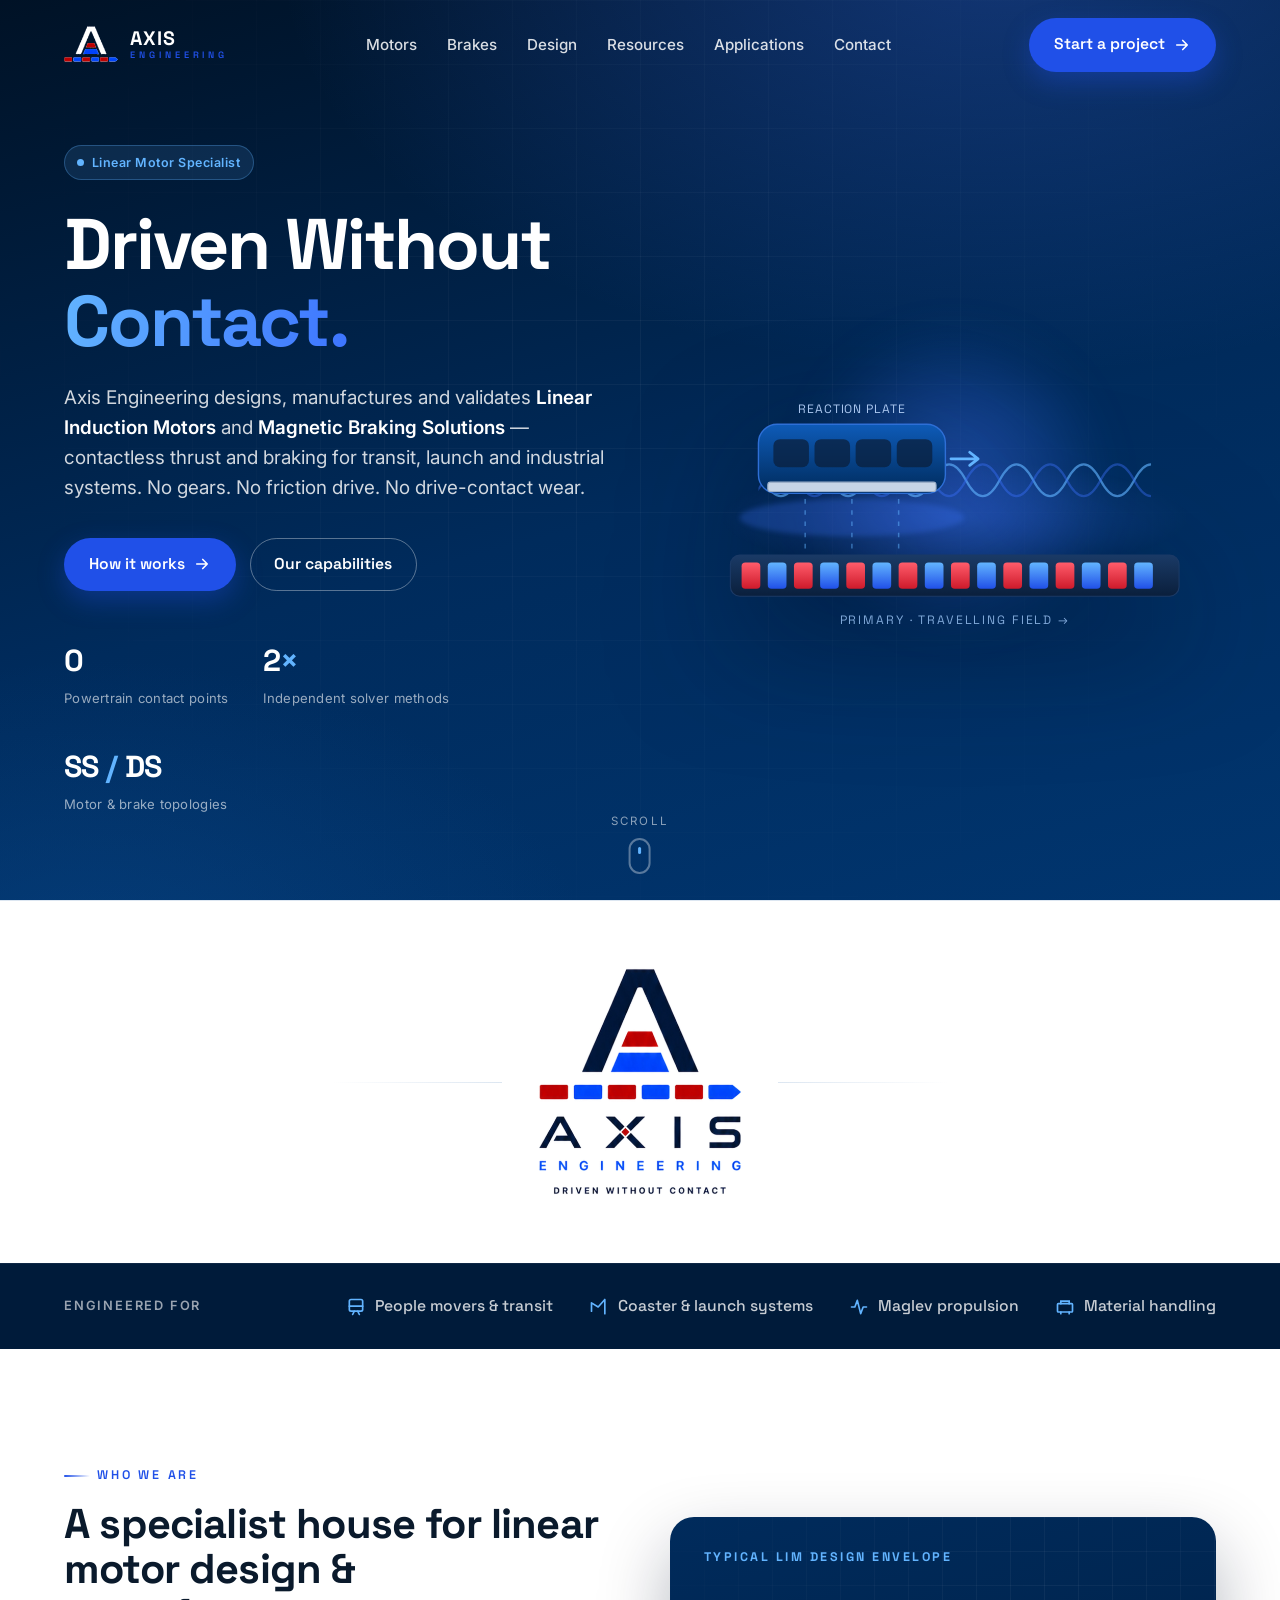
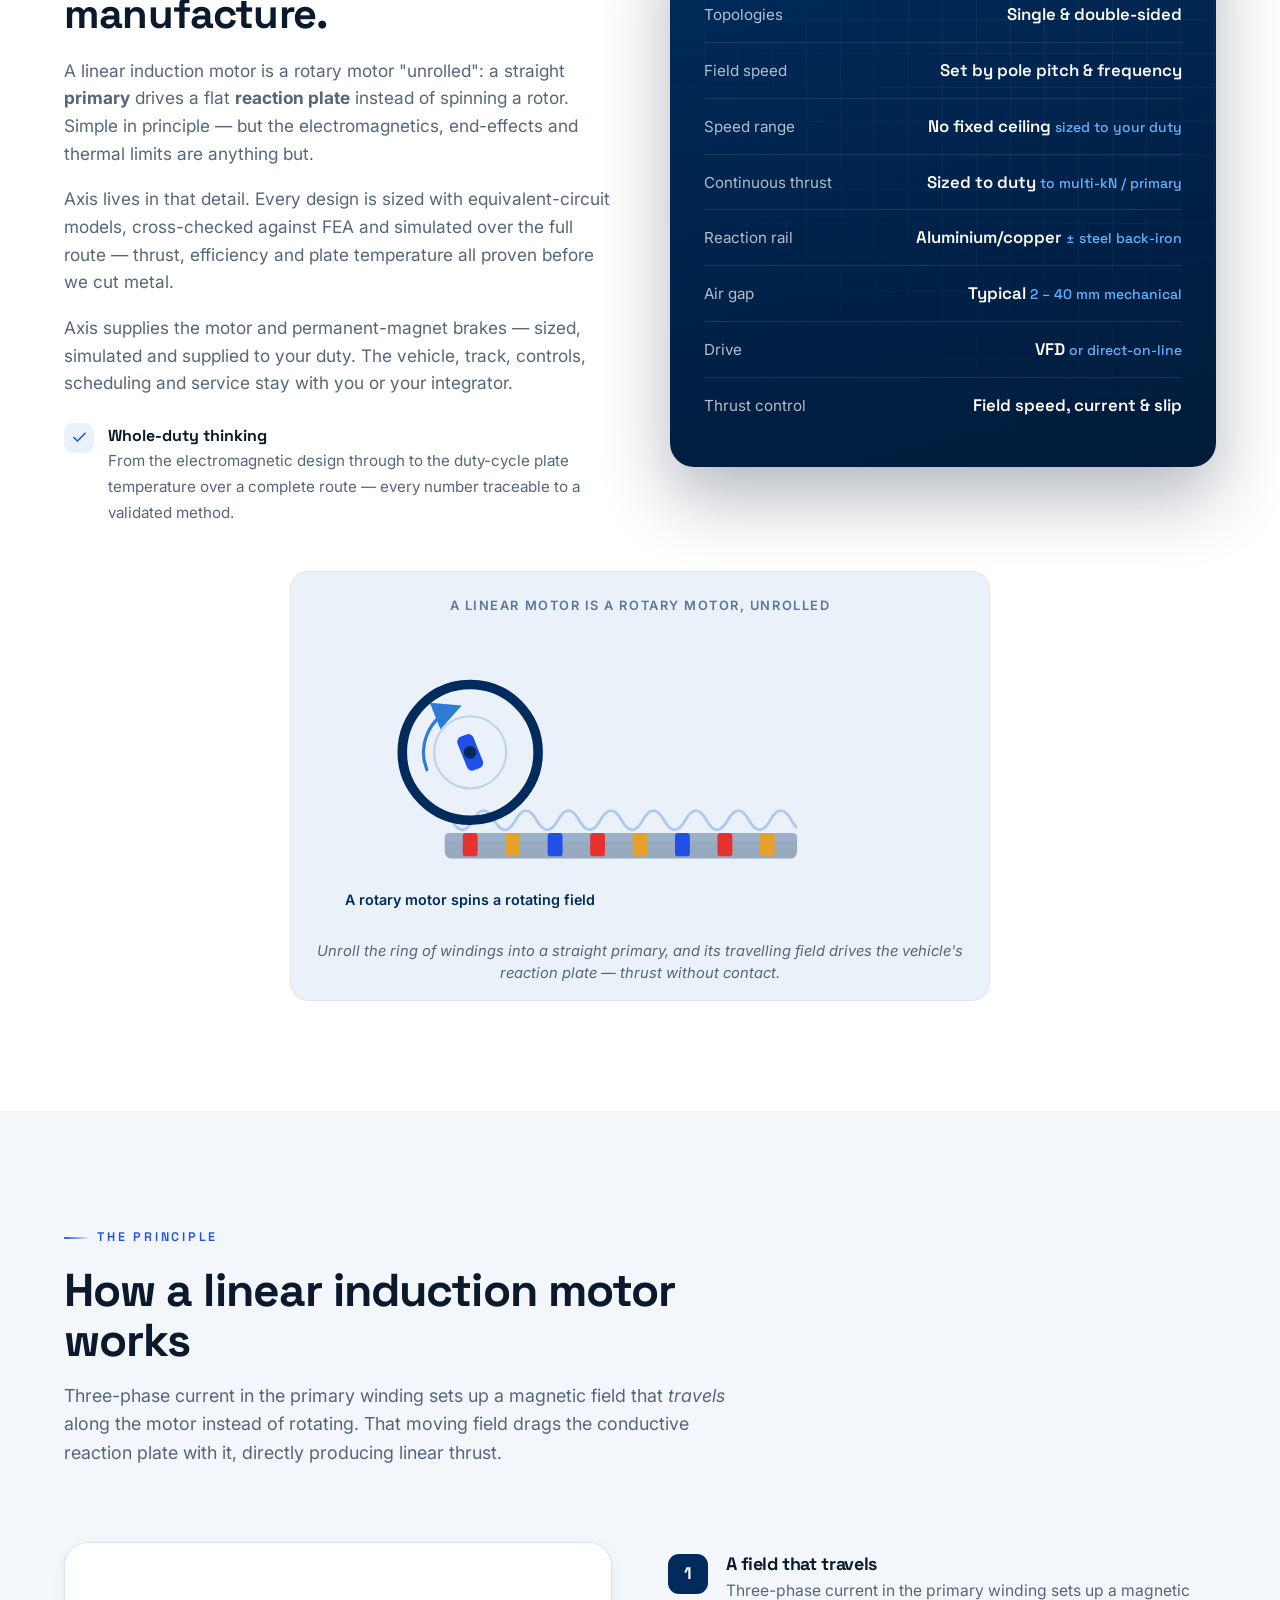
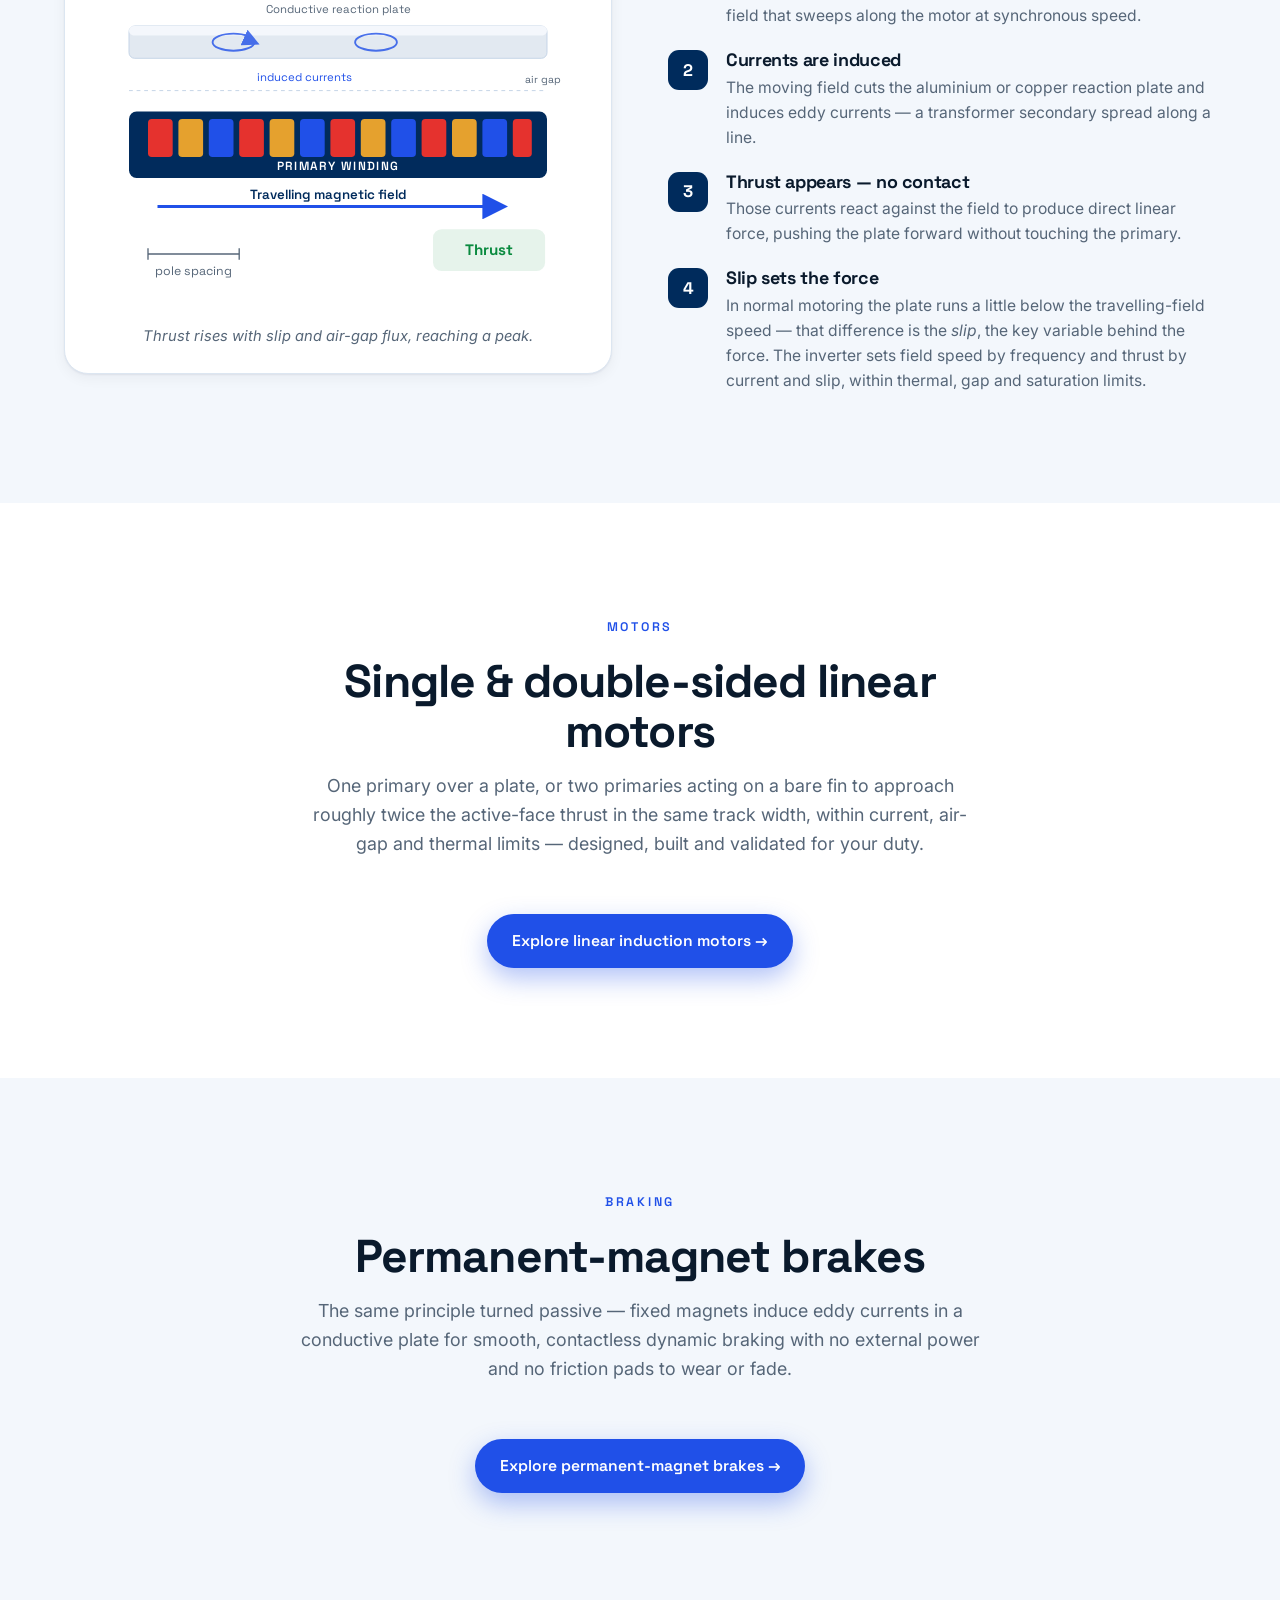
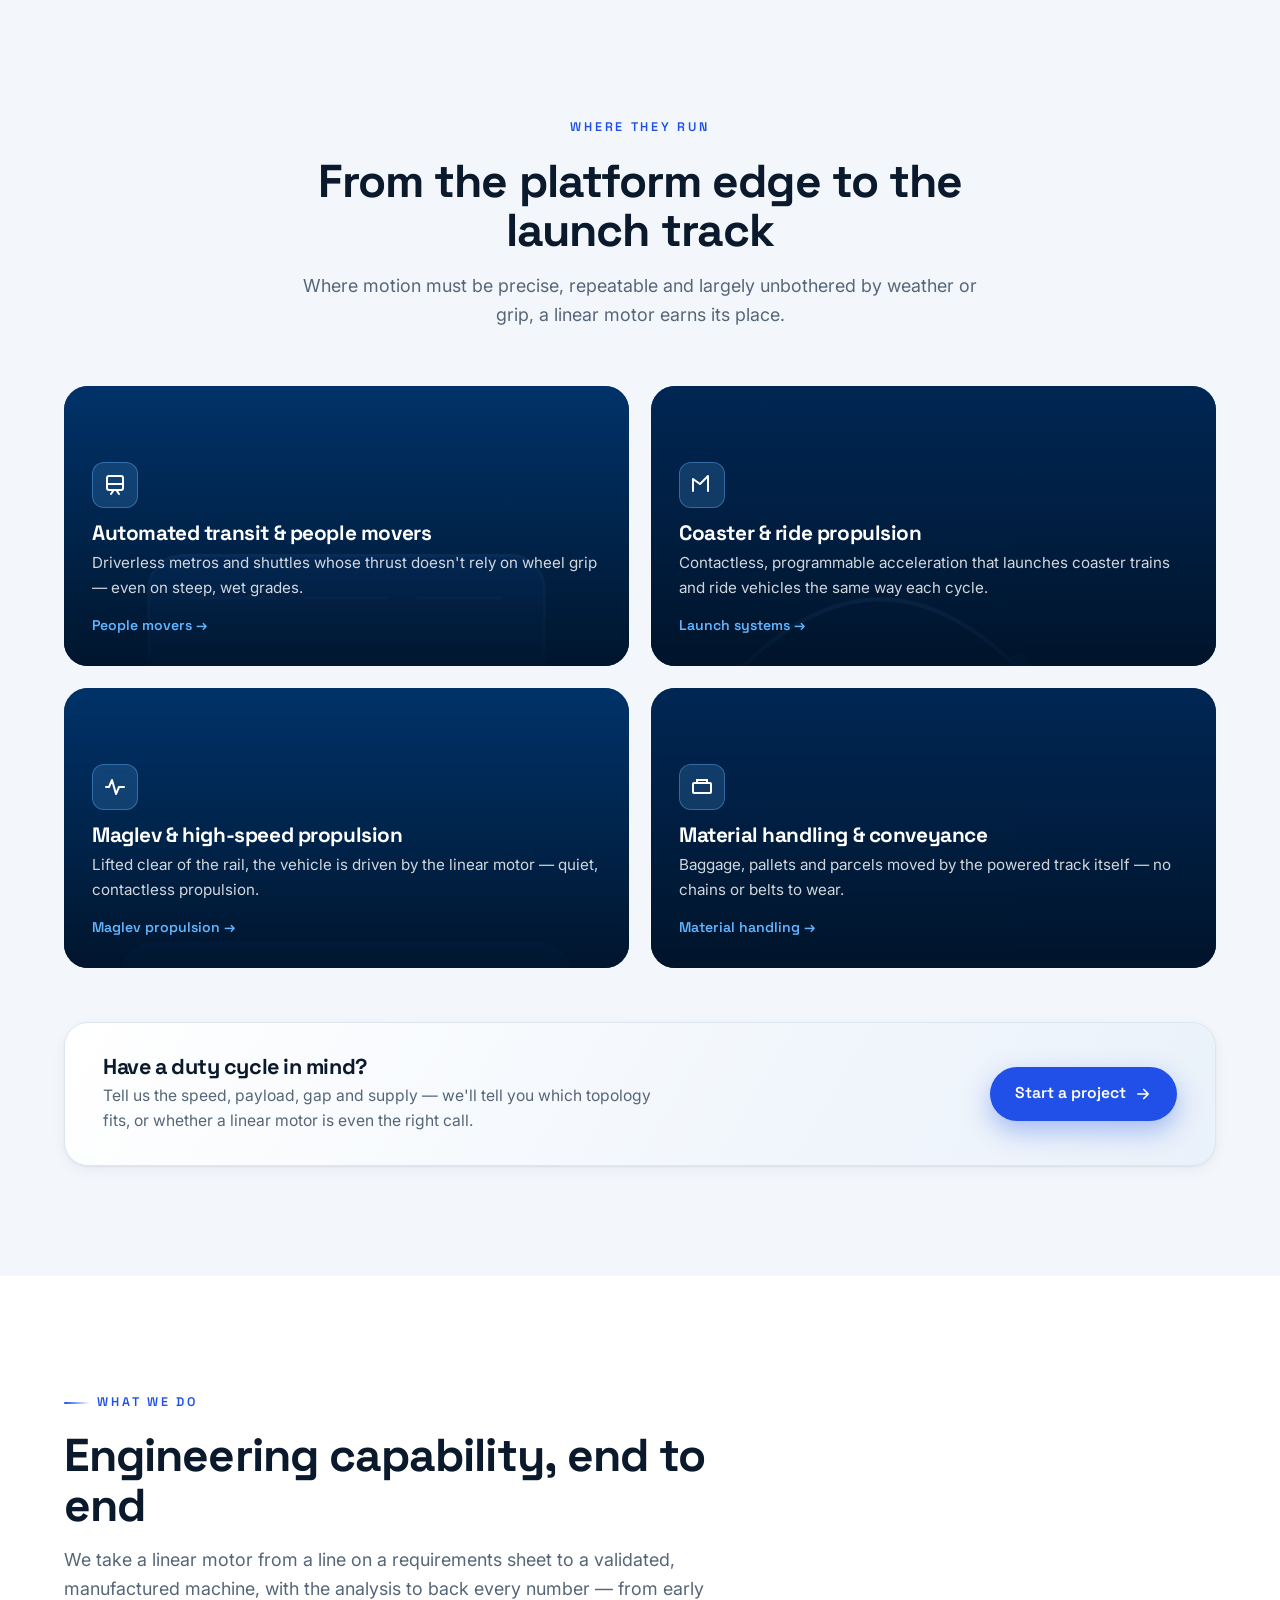
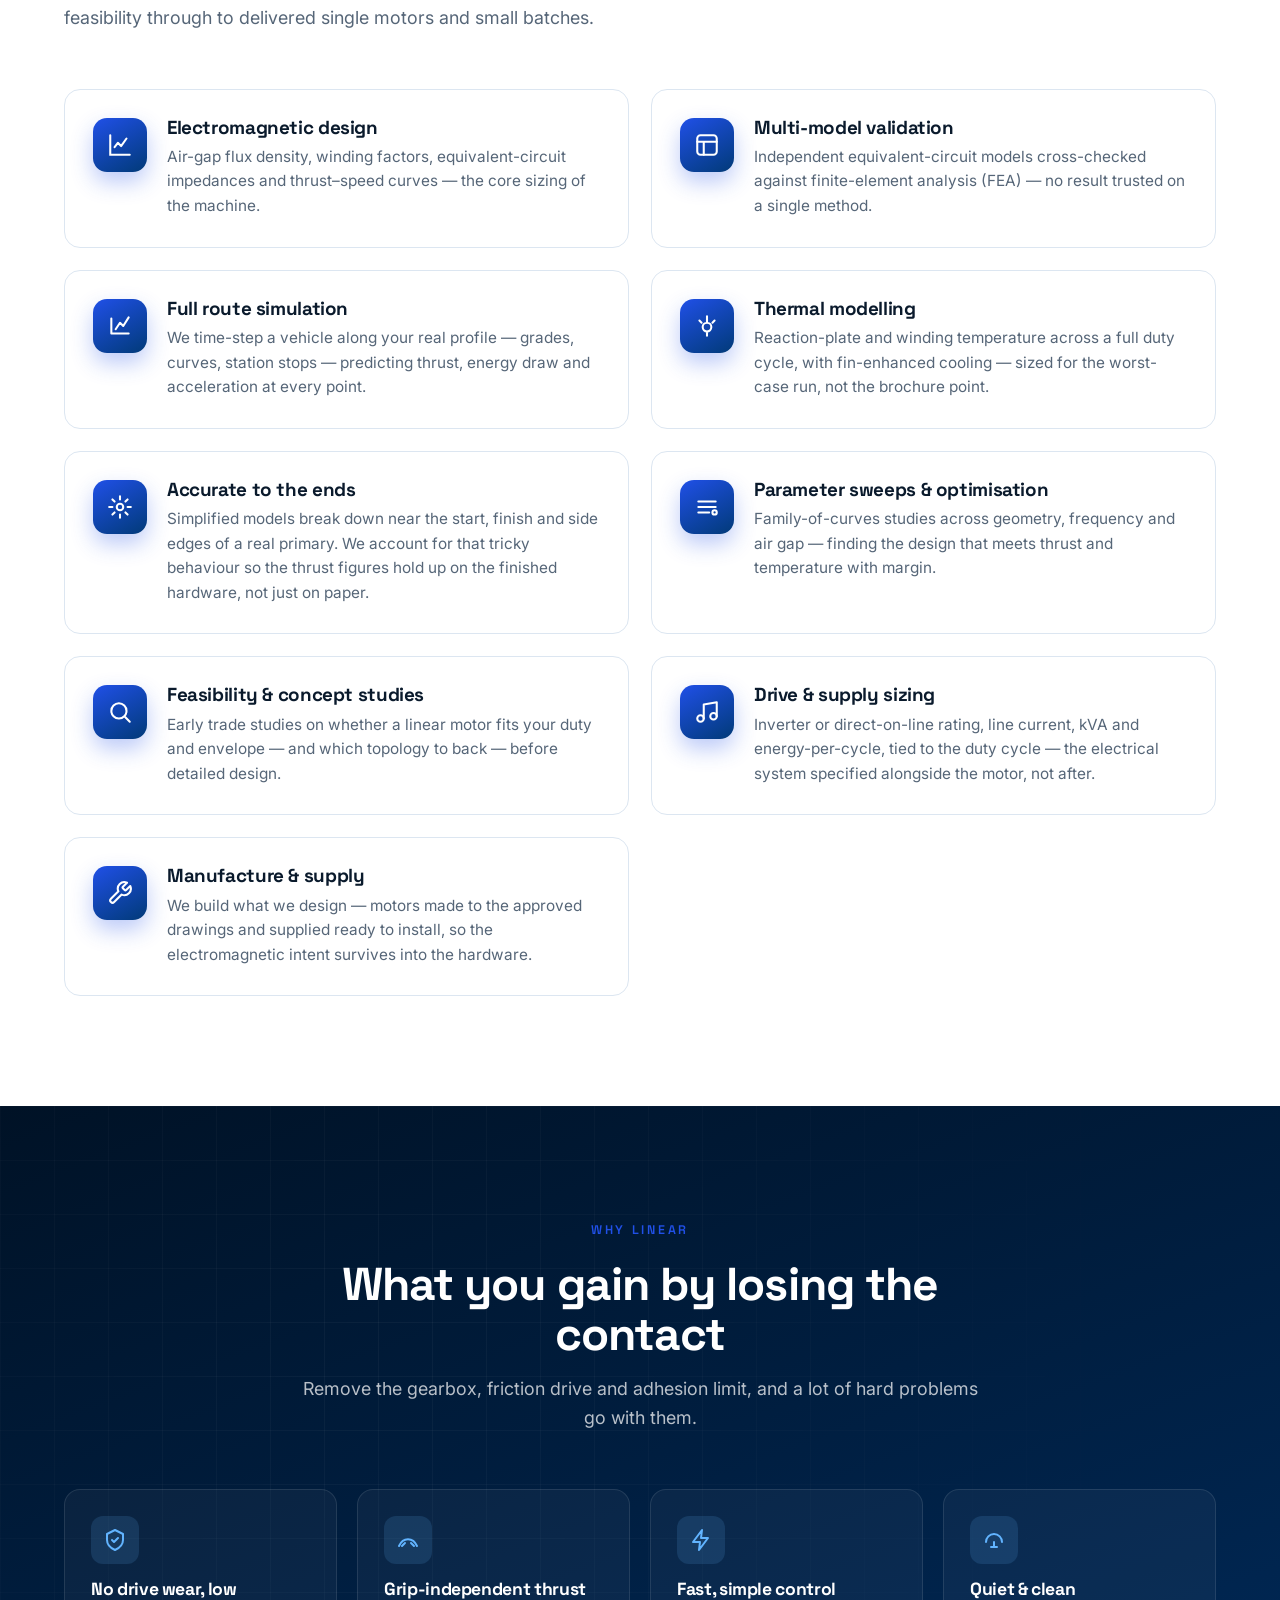
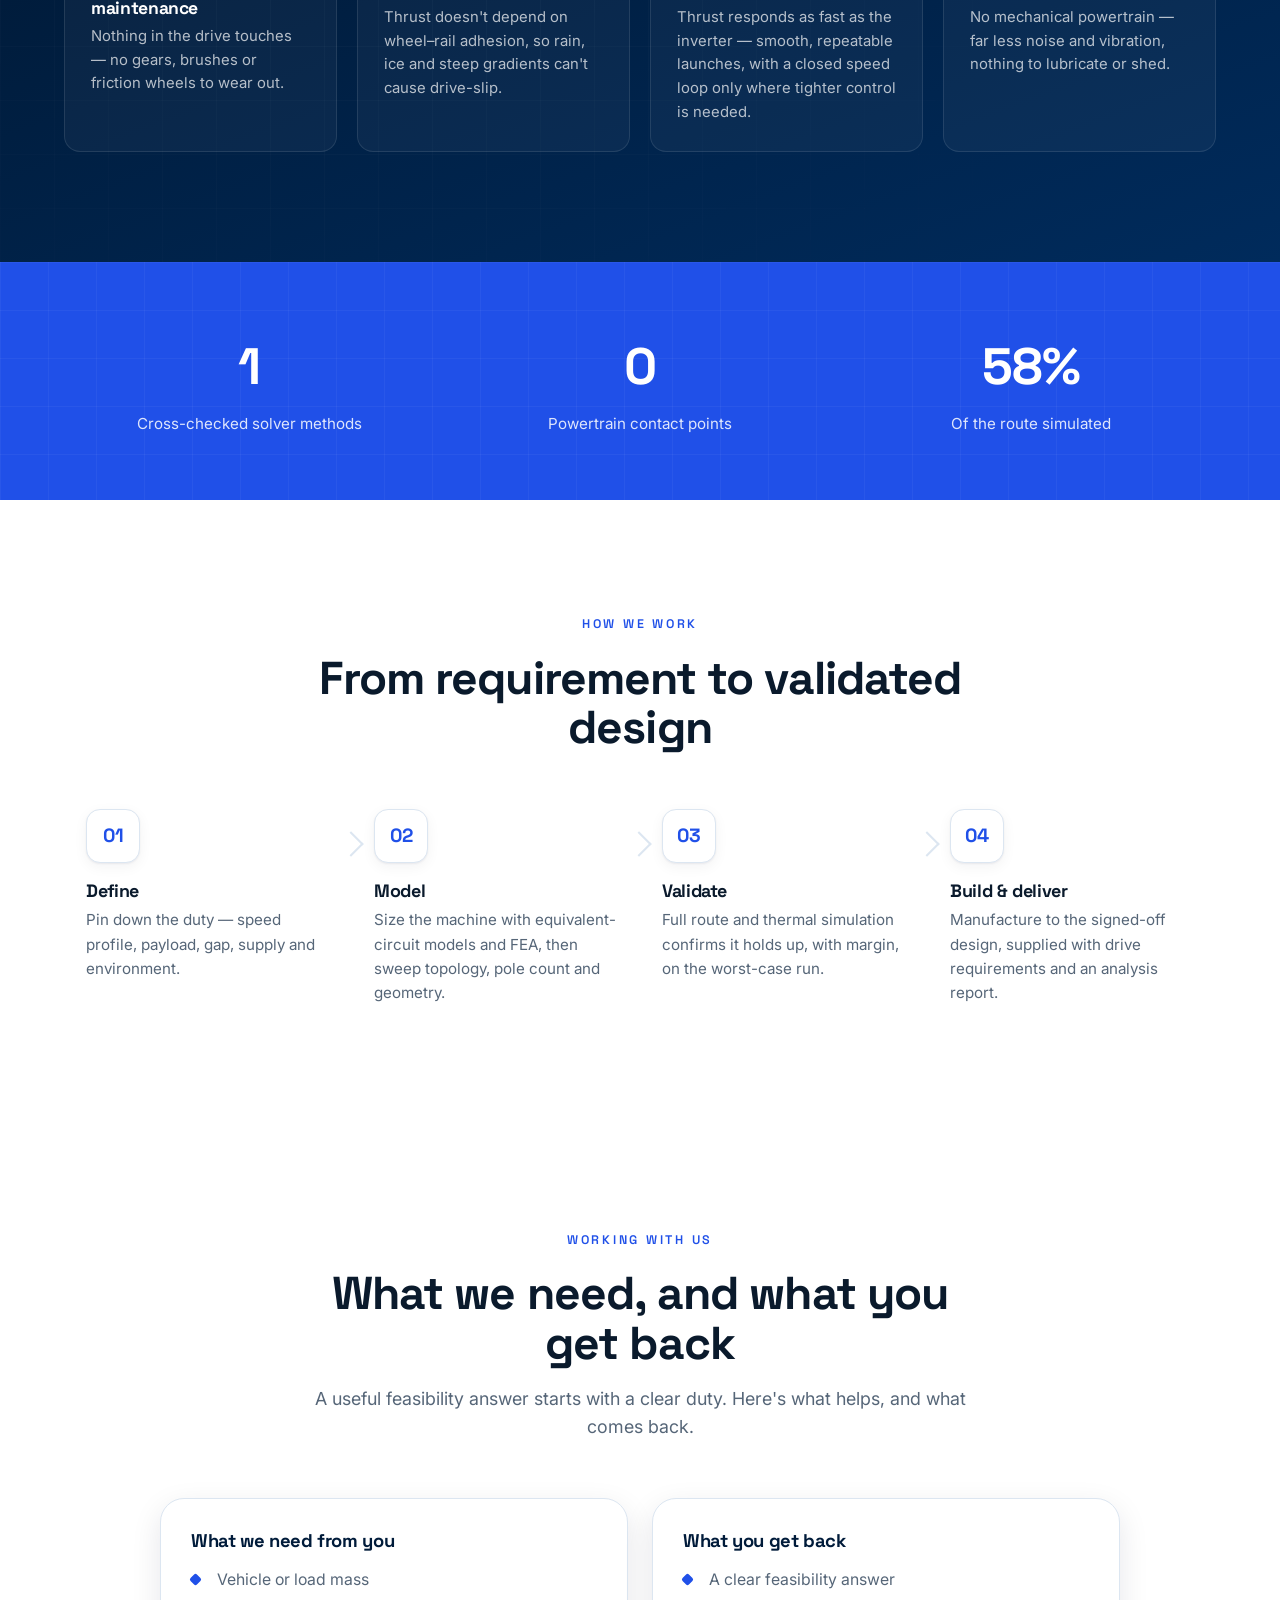
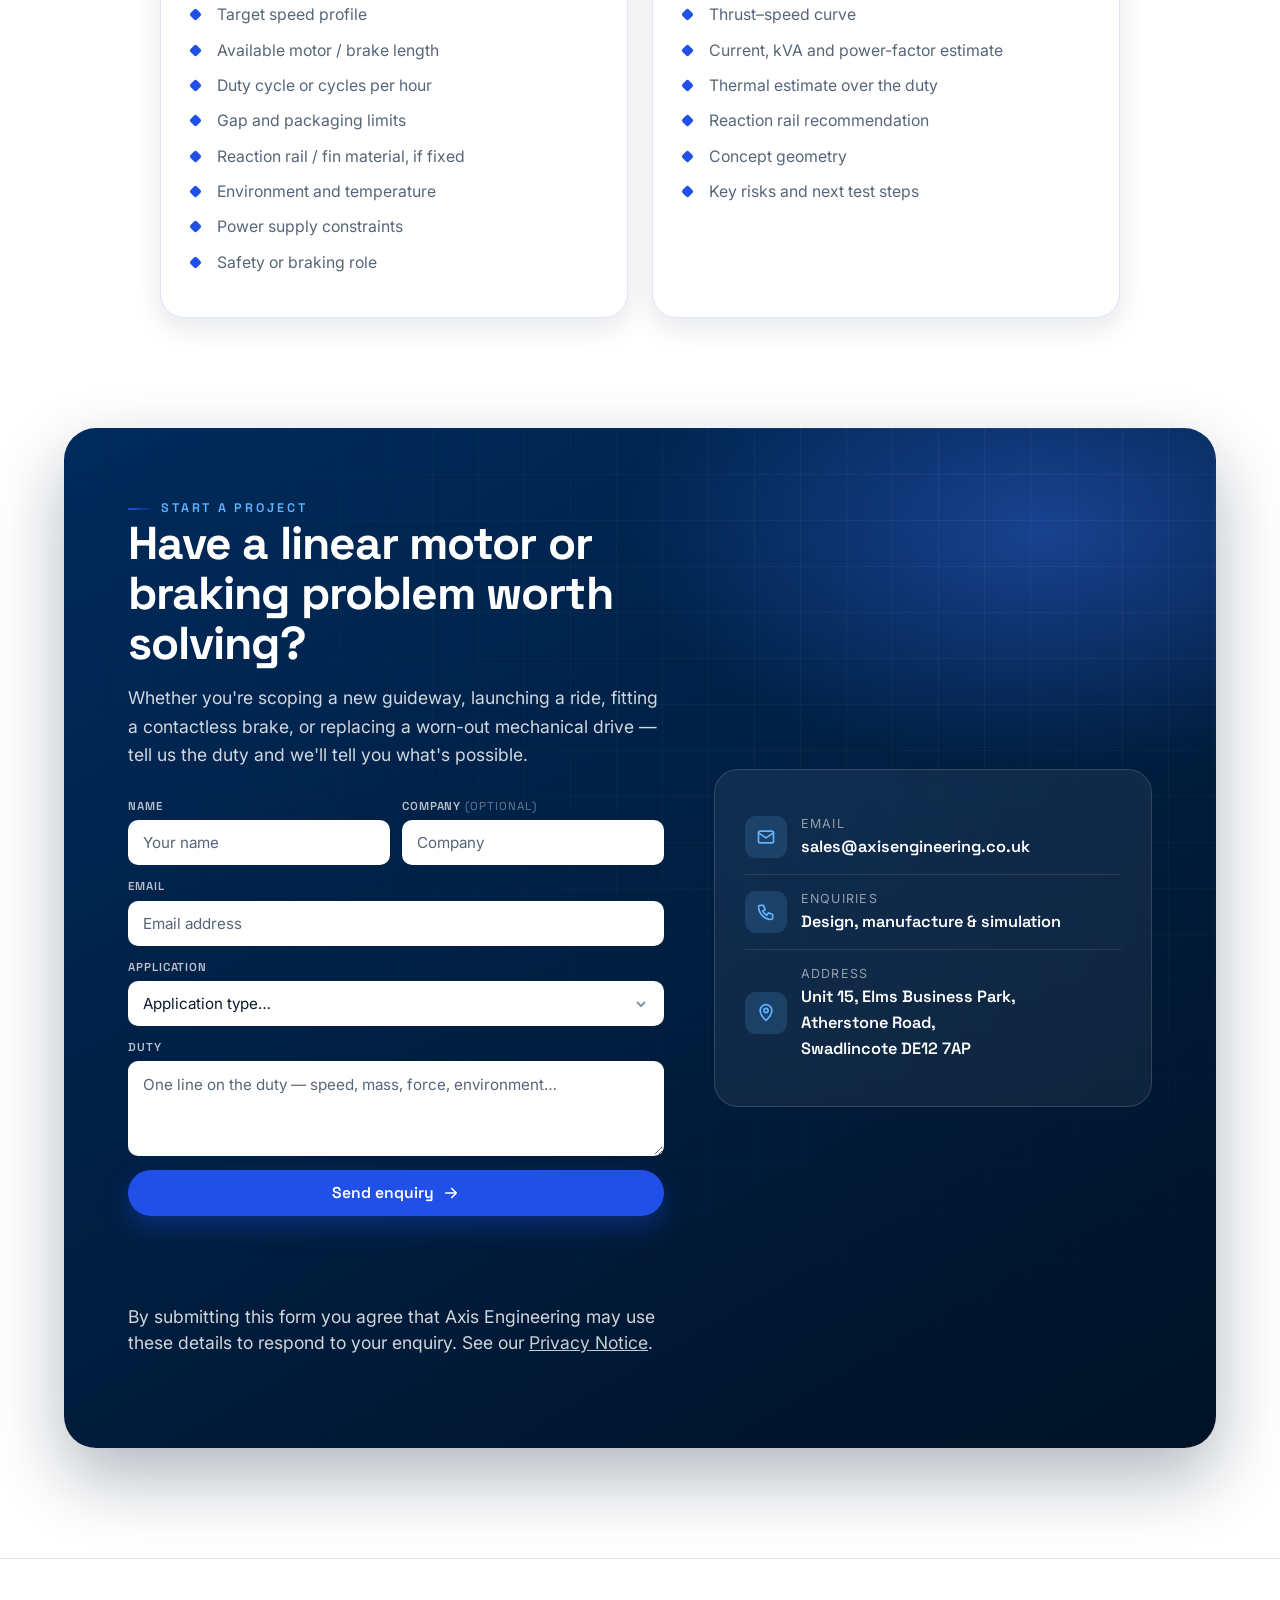
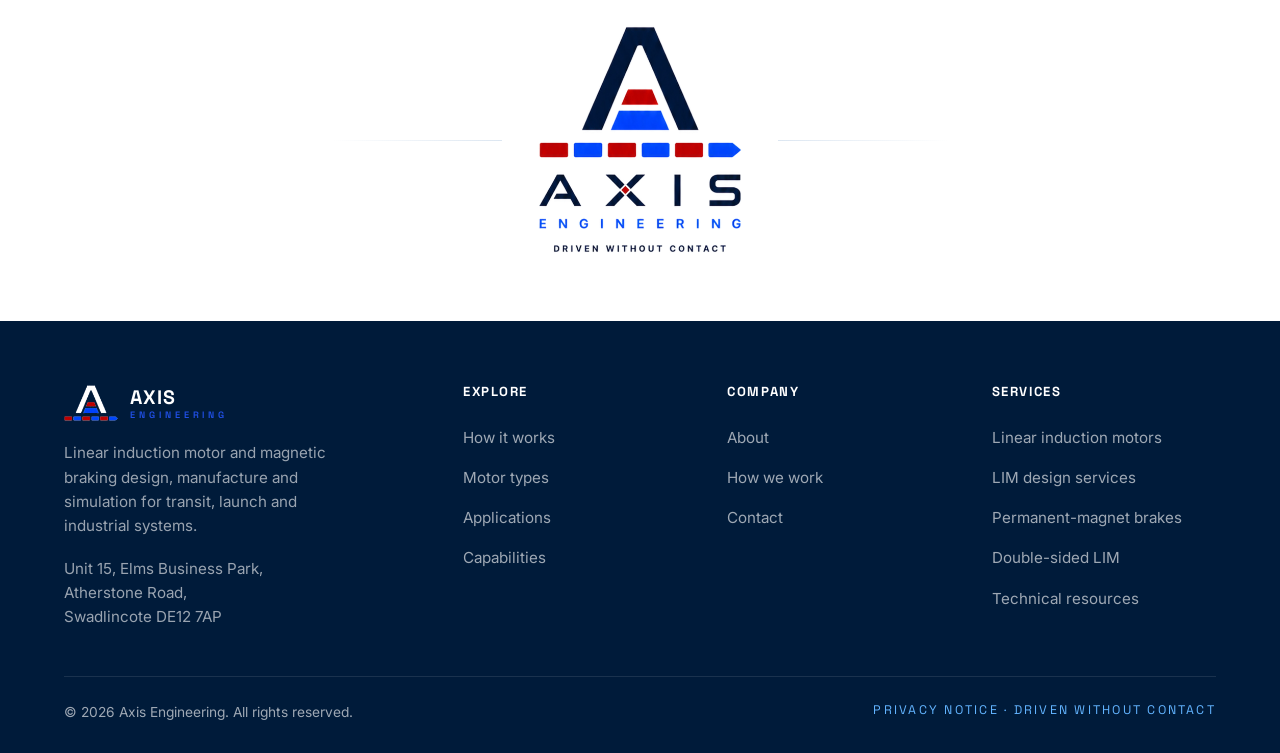
==== commit 953b2942: "a11y polish: nav aria-label, decorative SVG aria-hidden, form optional marker Final sweep leftovers:" ====
--- a/index.html
+++ b/index.html
@@ -648,7 +648,7 @@
       </div>
     </a>
 
-    <nav class="nav-links" id="navLinks">
+    <nav class="nav-links" id="navLinks" aria-label="Primary">
       <a href="/linear-induction-motors/">Motors</a>
       <a href="/permanent-magnet-brakes/">Brakes</a>
       <a href="/linear-induction-motor-design/">Design</a>
@@ -660,7 +660,7 @@
 
     <div class="nav-cta">
       <a href="#contact" class="btn btn-primary">Start a project
-        <svg viewBox="0 0 24 24" fill="none" stroke="currentColor" stroke-width="2.2"><path d="M5 12h14M13 6l6 6-6 6" stroke-linecap="round" stroke-linejoin="round"/></svg>
+        <svg viewBox="0 0 24 24" fill="none" stroke="currentColor" stroke-width="2.2" aria-hidden="true"><path d="M5 12h14M13 6l6 6-6 6" stroke-linecap="round" stroke-linejoin="round"/></svg>
       </a>
       <button class="nav-toggle" id="navToggle" aria-label="Menu" aria-expanded="false" aria-controls="navLinks"><span></span><span></span><span></span></button>
     </div>
@@ -679,7 +679,7 @@
       <p class="lede">Axis Engineering designs, manufactures and validates <strong>Linear Induction Motors</strong> and <strong>Magnetic Braking Solutions</strong> — contactless thrust and braking for transit, launch and industrial systems. No gears. No friction drive. No drive-contact wear.</p>
       <div class="hero-actions">
         <a href="#technology" class="btn btn-primary">How it works
-          <svg viewBox="0 0 24 24" fill="none" stroke="currentColor" stroke-width="2.2"><path d="M5 12h14M13 6l6 6-6 6" stroke-linecap="round" stroke-linejoin="round"/></svg>
+          <svg viewBox="0 0 24 24" fill="none" stroke="currentColor" stroke-width="2.2" aria-hidden="true"><path d="M5 12h14M13 6l6 6-6 6" stroke-linecap="round" stroke-linejoin="round"/></svg>
         </a>
         <a href="#capabilities" class="btn btn-ghost">Our capabilities</a>
       </div>
@@ -791,10 +791,10 @@
   <div class="wrap strip-inner">
     <span class="strip-label">Engineered for</span>
     <div class="strip-items">
-      <span class="si"><svg viewBox="0 0 24 24" fill="none" stroke="currentColor" stroke-width="2"><rect x="4" y="3" width="16" height="14" rx="2"/><path d="M4 11h16M8 21l2-4M16 21l-2-4" stroke-linecap="round"/></svg>People movers &amp; transit</span>
-      <span class="si"><svg viewBox="0 0 24 24" fill="none" stroke="currentColor" stroke-width="2"><path d="M3 17V7l8 5 8-9v17" stroke-linecap="round" stroke-linejoin="round"/></svg>Coaster &amp; launch systems</span>
-      <span class="si"><svg viewBox="0 0 24 24" fill="none" stroke="currentColor" stroke-width="2"><path d="M3 12h4l3-8 4 16 3-8h4" stroke-linecap="round" stroke-linejoin="round"/></svg>Maglev propulsion</span>
-      <span class="si"><svg viewBox="0 0 24 24" fill="none" stroke="currentColor" stroke-width="2"><rect x="3" y="8" width="18" height="10" rx="1"/><path d="M7 8V5h10v3M7 18v2M17 18v2" stroke-linecap="round"/></svg>Material handling</span>
+      <span class="si"><svg viewBox="0 0 24 24" fill="none" stroke="currentColor" stroke-width="2" aria-hidden="true"><rect x="4" y="3" width="16" height="14" rx="2"/><path d="M4 11h16M8 21l2-4M16 21l-2-4" stroke-linecap="round"/></svg>People movers &amp; transit</span>
+      <span class="si"><svg viewBox="0 0 24 24" fill="none" stroke="currentColor" stroke-width="2" aria-hidden="true"><path d="M3 17V7l8 5 8-9v17" stroke-linecap="round" stroke-linejoin="round"/></svg>Coaster &amp; launch systems</span>
+      <span class="si"><svg viewBox="0 0 24 24" fill="none" stroke="currentColor" stroke-width="2" aria-hidden="true"><path d="M3 12h4l3-8 4 16 3-8h4" stroke-linecap="round" stroke-linejoin="round"/></svg>Maglev propulsion</span>
+      <span class="si"><svg viewBox="0 0 24 24" fill="none" stroke="currentColor" stroke-width="2" aria-hidden="true"><rect x="3" y="8" width="18" height="10" rx="1"/><path d="M7 8V5h10v3M7 18v2M17 18v2" stroke-linecap="round"/></svg>Material handling</span>
     </div>
   </div>
 </div>
@@ -809,7 +809,7 @@
       <p>Axis lives in that detail. Every design is sized with equivalent-circuit models, cross-checked against FEA and simulated over the full route — thrust, efficiency and plate temperature all proven before we cut metal.</p>
       <p>Axis supplies the motor and permanent-magnet brakes — sized, simulated and supplied to your duty. The vehicle, track, controls, scheduling and service stay with you or your integrator.</p>
       <ul class="intro-points">
-        <li><div class="ic"><svg viewBox="0 0 24 24" fill="none" stroke="currentColor" stroke-width="2.2"><path d="M20 6L9 17l-5-5" stroke-linecap="round" stroke-linejoin="round"/></svg></div><div><b>Whole-duty thinking</b><span>From the electromagnetic design through to the duty-cycle plate temperature over a complete route — every number traceable to a validated method.</span></div></li>
+        <li><div class="ic"><svg viewBox="0 0 24 24" fill="none" stroke="currentColor" stroke-width="2.2" aria-hidden="true"><path d="M20 6L9 17l-5-5" stroke-linecap="round" stroke-linejoin="round"/></svg></div><div><b>Whole-duty thinking</b><span>From the electromagnetic design through to the duty-cycle plate temperature over a complete route — every number traceable to a validated method.</span></div></li>
       </ul>
     </div>
 
@@ -1037,10 +1037,10 @@
     <div class="apps-grid">
       <!-- transit -->
       <div class="app-card reveal">
-        <svg class="app-bg" viewBox="0 0 400 400" preserveAspectRatio="xMidYMid slice"><rect width="400" height="400" fill="#013A78"/><g opacity=".25" stroke="#62B4FF" stroke-width="2" fill="none"><path d="M0 300h400M0 320h400"/><rect x="60" y="120" width="280" height="150" rx="24"/><path d="M90 150h60M170 150h60M250 150h60"/></g><rect x="60" y="120" width="280" height="150" rx="24" fill="#0E5BB8" opacity=".5"/></svg>
+        <svg class="app-bg" viewBox="0 0 400 400" preserveAspectRatio="xMidYMid slice" aria-hidden="true"><rect width="400" height="400" fill="#013A78"/><g opacity=".25" stroke="#62B4FF" stroke-width="2" fill="none"><path d="M0 300h400M0 320h400"/><rect x="60" y="120" width="280" height="150" rx="24"/><path d="M90 150h60M170 150h60M250 150h60"/></g><rect x="60" y="120" width="280" height="150" rx="24" fill="#0E5BB8" opacity=".5"/></svg>
         <div class="app-overlay"></div>
         <div class="app-content">
-          <div class="app-ic"><svg viewBox="0 0 24 24" fill="none" stroke="currentColor" stroke-width="2"><rect x="4" y="3" width="16" height="14" rx="2"/><path d="M4 11h16M8 21l2-3M16 21l-2-3" stroke-linecap="round"/></svg></div>
+          <div class="app-ic"><svg viewBox="0 0 24 24" fill="none" stroke="currentColor" stroke-width="2" aria-hidden="true"><rect x="4" y="3" width="16" height="14" rx="2"/><path d="M4 11h16M8 21l2-3M16 21l-2-3" stroke-linecap="round"/></svg></div>
           <h3>Automated transit &amp; people movers</h3>
           <p>Driverless metros and shuttles whose thrust doesn't rely on wheel grip — even on steep, wet grades.</p>
           <a class="app-link" href="/applications/people-movers/">People movers &rarr;</a>
@@ -1049,10 +1049,10 @@
 
       <!-- coaster / launch -->
       <div class="app-card reveal d2">
-        <svg class="app-bg" viewBox="0 0 400 400" preserveAspectRatio="xMidYMid slice"><rect width="400" height="400" fill="#012B5C"/><g opacity=".3" stroke="#62B4FF" stroke-width="3" fill="none"><path d="M-20 320 Q120 60 260 200 T440 120"/></g><g opacity=".5" fill="#0E5BB8"><circle cx="260" cy="200" r="10"/></g></svg>
+        <svg class="app-bg" viewBox="0 0 400 400" preserveAspectRatio="xMidYMid slice" aria-hidden="true"><rect width="400" height="400" fill="#012B5C"/><g opacity=".3" stroke="#62B4FF" stroke-width="3" fill="none"><path d="M-20 320 Q120 60 260 200 T440 120"/></g><g opacity=".5" fill="#0E5BB8"><circle cx="260" cy="200" r="10"/></g></svg>
         <div class="app-overlay"></div>
         <div class="app-content">
-          <div class="app-ic"><svg viewBox="0 0 24 24" fill="none" stroke="currentColor" stroke-width="2"><path d="M3 18V6l7 5 8-8v15" stroke-linecap="round" stroke-linejoin="round"/></svg></div>
+          <div class="app-ic"><svg viewBox="0 0 24 24" fill="none" stroke="currentColor" stroke-width="2" aria-hidden="true"><path d="M3 18V6l7 5 8-8v15" stroke-linecap="round" stroke-linejoin="round"/></svg></div>
           <h3>Coaster &amp; ride propulsion</h3>
           <p>Contactless, programmable acceleration that launches coaster trains and ride vehicles the same way each cycle.</p>
           <a class="app-link" href="/applications/launch-systems/">Launch systems &rarr;</a>
@@ -1061,10 +1061,10 @@
 
       <!-- maglev -->
       <div class="app-card reveal d3">
-        <svg class="app-bg" viewBox="0 0 400 400" preserveAspectRatio="xMidYMid slice"><rect width="400" height="400" fill="#013A78"/><g opacity=".3" stroke="#62B4FF" stroke-width="2" fill="none"><path d="M0 240h400M0 260h400"/></g><rect x="40" y="180" width="320" height="46" rx="23" fill="#0E5BB8" opacity=".6"/><g stroke="#62B4FF" stroke-width="2" opacity=".5"><line x1="60" y1="234" x2="60" y2="252"/><line x1="120" y1="234" x2="120" y2="252"/><line x1="180" y1="234" x2="180" y2="252"/><line x1="240" y1="234" x2="240" y2="252"/><line x1="300" y1="234" x2="300" y2="252"/></g></svg>
+        <svg class="app-bg" viewBox="0 0 400 400" preserveAspectRatio="xMidYMid slice" aria-hidden="true"><rect width="400" height="400" fill="#013A78"/><g opacity=".3" stroke="#62B4FF" stroke-width="2" fill="none"><path d="M0 240h400M0 260h400"/></g><rect x="40" y="180" width="320" height="46" rx="23" fill="#0E5BB8" opacity=".6"/><g stroke="#62B4FF" stroke-width="2" opacity=".5"><line x1="60" y1="234" x2="60" y2="252"/><line x1="120" y1="234" x2="120" y2="252"/><line x1="180" y1="234" x2="180" y2="252"/><line x1="240" y1="234" x2="240" y2="252"/><line x1="300" y1="234" x2="300" y2="252"/></g></svg>
         <div class="app-overlay"></div>
         <div class="app-content">
-          <div class="app-ic"><svg viewBox="0 0 24 24" fill="none" stroke="currentColor" stroke-width="2"><path d="M3 12h3l3-7 4 14 3-7h5" stroke-linecap="round" stroke-linejoin="round"/></svg></div>
+          <div class="app-ic"><svg viewBox="0 0 24 24" fill="none" stroke="currentColor" stroke-width="2" aria-hidden="true"><path d="M3 12h3l3-7 4 14 3-7h5" stroke-linecap="round" stroke-linejoin="round"/></svg></div>
           <h3>Maglev &amp; high-speed propulsion</h3>
           <p>Lifted clear of the rail, the vehicle is driven by the linear motor — quiet, contactless propulsion.</p>
           <a class="app-link" href="/applications/maglev-propulsion/">Maglev propulsion &rarr;</a>
@@ -1073,10 +1073,10 @@
 
       <!-- material handling -->
       <div class="app-card reveal">
-        <svg class="app-bg" viewBox="0 0 400 400" preserveAspectRatio="xMidYMid slice"><rect width="400" height="400" fill="#012B5C"/><g opacity=".3" fill="#0E5BB8"><rect x="40" y="200" width="60" height="50" rx="6"/><rect x="120" y="200" width="60" height="50" rx="6"/><rect x="200" y="200" width="60" height="50" rx="6"/><rect x="280" y="200" width="60" height="50" rx="6"/></g><line x1="20" y1="270" x2="380" y2="270" stroke="#62B4FF" stroke-width="3" opacity=".4"/></svg>
+        <svg class="app-bg" viewBox="0 0 400 400" preserveAspectRatio="xMidYMid slice" aria-hidden="true"><rect width="400" height="400" fill="#012B5C"/><g opacity=".3" fill="#0E5BB8"><rect x="40" y="200" width="60" height="50" rx="6"/><rect x="120" y="200" width="60" height="50" rx="6"/><rect x="200" y="200" width="60" height="50" rx="6"/><rect x="280" y="200" width="60" height="50" rx="6"/></g><line x1="20" y1="270" x2="380" y2="270" stroke="#62B4FF" stroke-width="3" opacity=".4"/></svg>
         <div class="app-overlay"></div>
         <div class="app-content">
-          <div class="app-ic"><svg viewBox="0 0 24 24" fill="none" stroke="currentColor" stroke-width="2"><rect x="3" y="8" width="18" height="10" rx="1"/><path d="M7 8V5h10v3" stroke-linecap="round"/></svg></div>
+          <div class="app-ic"><svg viewBox="0 0 24 24" fill="none" stroke="currentColor" stroke-width="2" aria-hidden="true"><rect x="3" y="8" width="18" height="10" rx="1"/><path d="M7 8V5h10v3" stroke-linecap="round"/></svg></div>
           <h3>Material handling &amp; conveyance</h3>
           <p>Baggage, pallets and parcels moved by the powered track itself — no chains or belts to wear.</p>
           <a class="app-link" href="/applications/material-handling/">Material handling &rarr;</a>
@@ -1090,7 +1090,7 @@
         <p>Tell us the speed, payload, gap and supply — we'll tell you which topology fits, or whether a linear motor is even the right call.</p>
       </div>
       <a href="#contact" class="btn btn-primary">Start a project
-        <svg viewBox="0 0 24 24" fill="none" stroke="currentColor" stroke-width="2.2"><path d="M5 12h14M13 6l6 6-6 6" stroke-linecap="round" stroke-linejoin="round"/></svg>
+        <svg viewBox="0 0 24 24" fill="none" stroke="currentColor" stroke-width="2.2" aria-hidden="true"><path d="M5 12h14M13 6l6 6-6 6" stroke-linecap="round" stroke-linejoin="round"/></svg>
       </a>
     </div>
   </div>
@@ -1107,39 +1107,39 @@
 
     <div class="cap-grid">
       <div class="cap-card reveal">
-        <div class="cap-ic"><svg viewBox="0 0 24 24" fill="none" stroke="currentColor" stroke-width="1.9"><path d="M3 3v18h18" stroke-linecap="round"/><path d="M7 14l3-4 3 3 5-7" stroke-linecap="round" stroke-linejoin="round"/></svg></div>
+        <div class="cap-ic"><svg viewBox="0 0 24 24" fill="none" stroke="currentColor" stroke-width="1.9" aria-hidden="true"><path d="M3 3v18h18" stroke-linecap="round"/><path d="M7 14l3-4 3 3 5-7" stroke-linecap="round" stroke-linejoin="round"/></svg></div>
         <div><h3>Electromagnetic design</h3><p>Air-gap flux density, winding factors, equivalent-circuit impedances and thrust–speed curves — the core sizing of the machine.</p></div>
       </div>
       <div class="cap-card reveal d2">
-        <div class="cap-ic"><svg viewBox="0 0 24 24" fill="none" stroke="currentColor" stroke-width="1.9"><rect x="3" y="3" width="18" height="18" rx="3"/><path d="M3 9h18M9 9v12" stroke-linecap="round"/></svg></div>
+        <div class="cap-ic"><svg viewBox="0 0 24 24" fill="none" stroke="currentColor" stroke-width="1.9" aria-hidden="true"><rect x="3" y="3" width="18" height="18" rx="3"/><path d="M3 9h18M9 9v12" stroke-linecap="round"/></svg></div>
         <div><h3>Multi-model validation</h3><p>Independent equivalent-circuit models cross-checked against finite-element analysis (FEA) — no result trusted on a single method.</p></div>
       </div>
       <div class="cap-card reveal">
-        <div class="cap-ic"><svg viewBox="0 0 24 24" fill="none" stroke="currentColor" stroke-width="1.9"><path d="M4 19V5M4 19h16M8 15l4-6 3 3 5-8" stroke-linecap="round" stroke-linejoin="round"/></svg></div>
+        <div class="cap-ic"><svg viewBox="0 0 24 24" fill="none" stroke="currentColor" stroke-width="1.9" aria-hidden="true"><path d="M4 19V5M4 19h16M8 15l4-6 3 3 5-8" stroke-linecap="round" stroke-linejoin="round"/></svg></div>
         <div><h3>Full route simulation</h3><p>We time-step a vehicle along your real profile — grades, curves, station stops — predicting thrust, energy draw and acceleration at every point.</p></div>
       </div>
       <div class="cap-card reveal d2">
-        <div class="cap-ic"><svg viewBox="0 0 24 24" fill="none" stroke="currentColor" stroke-width="1.9"><path d="M12 3v6m0 0a4 4 0 1 0 0 8 4 4 0 0 0 0-8zM12 17v4" stroke-linecap="round"/><path d="M5 7l2 2M19 7l-2 2" stroke-linecap="round"/></svg></div>
+        <div class="cap-ic"><svg viewBox="0 0 24 24" fill="none" stroke="currentColor" stroke-width="1.9" aria-hidden="true"><path d="M12 3v6m0 0a4 4 0 1 0 0 8 4 4 0 0 0 0-8zM12 17v4" stroke-linecap="round"/><path d="M5 7l2 2M19 7l-2 2" stroke-linecap="round"/></svg></div>
         <div><h3>Thermal modelling</h3><p>Reaction-plate and winding temperature across a full duty cycle, with fin-enhanced cooling — sized for the worst-case run, not the brochure point.</p></div>
       </div>
       <div class="cap-card reveal">
-        <div class="cap-ic"><svg viewBox="0 0 24 24" fill="none" stroke="currentColor" stroke-width="1.9"><circle cx="12" cy="12" r="3"/><path d="M12 2v3M12 19v3M2 12h3M19 12h3M5 5l2 2M17 17l2 2M19 5l-2 2M7 17l-2 2" stroke-linecap="round"/></svg></div>
+        <div class="cap-ic"><svg viewBox="0 0 24 24" fill="none" stroke="currentColor" stroke-width="1.9" aria-hidden="true"><circle cx="12" cy="12" r="3"/><path d="M12 2v3M12 19v3M2 12h3M19 12h3M5 5l2 2M17 17l2 2M19 5l-2 2M7 17l-2 2" stroke-linecap="round"/></svg></div>
         <div><h3>Accurate to the ends</h3><p>Simplified models break down near the start, finish and side edges of a real primary. We account for that tricky behaviour so the thrust figures hold up on the finished hardware, not just on paper.</p></div>
       </div>
       <div class="cap-card reveal d2">
-        <div class="cap-ic"><svg viewBox="0 0 24 24" fill="none" stroke="currentColor" stroke-width="1.9"><path d="M4 7h16M4 12h16M4 17h10" stroke-linecap="round"/><circle cx="19" cy="17" r="2"/></svg></div>
+        <div class="cap-ic"><svg viewBox="0 0 24 24" fill="none" stroke="currentColor" stroke-width="1.9" aria-hidden="true"><path d="M4 7h16M4 12h16M4 17h10" stroke-linecap="round"/><circle cx="19" cy="17" r="2"/></svg></div>
         <div><h3>Parameter sweeps &amp; optimisation</h3><p>Family-of-curves studies across geometry, frequency and air gap — finding the design that meets thrust and temperature with margin.</p></div>
       </div>
       <div class="cap-card reveal">
-        <div class="cap-ic"><svg viewBox="0 0 24 24" fill="none" stroke="currentColor" stroke-width="1.9"><circle cx="11" cy="11" r="7"/><path d="M21 21l-4.3-4.3" stroke-linecap="round"/></svg></div>
+        <div class="cap-ic"><svg viewBox="0 0 24 24" fill="none" stroke="currentColor" stroke-width="1.9" aria-hidden="true"><circle cx="11" cy="11" r="7"/><path d="M21 21l-4.3-4.3" stroke-linecap="round"/></svg></div>
         <div><h3>Feasibility &amp; concept studies</h3><p>Early trade studies on whether a linear motor fits your duty and envelope — and which topology to back — before detailed design.</p></div>
       </div>
       <div class="cap-card reveal d2">
-        <div class="cap-ic"><svg viewBox="0 0 24 24" fill="none" stroke="currentColor" stroke-width="1.9"><path d="M9 18V5l12-2v13" stroke-linecap="round" stroke-linejoin="round"/><circle cx="6" cy="18" r="3"/><circle cx="18" cy="16" r="3"/></svg></div>
+        <div class="cap-ic"><svg viewBox="0 0 24 24" fill="none" stroke="currentColor" stroke-width="1.9" aria-hidden="true"><path d="M9 18V5l12-2v13" stroke-linecap="round" stroke-linejoin="round"/><circle cx="6" cy="18" r="3"/><circle cx="18" cy="16" r="3"/></svg></div>
         <div><h3>Drive &amp; supply sizing</h3><p>Inverter or direct-on-line rating, line current, kVA and energy-per-cycle, tied to the duty cycle — the electrical system specified alongside the motor, not after.</p></div>
       </div>
       <div class="cap-card reveal">
-        <div class="cap-ic"><svg viewBox="0 0 24 24" fill="none" stroke="currentColor" stroke-width="1.9"><path d="M14.7 6.3a1 1 0 0 0 0 1.4l1.6 1.6a1 1 0 0 0 1.4 0l3.77-3.77a6 6 0 0 1-7.94 7.94l-6.91 6.91a2.12 2.12 0 0 1-3-3l6.91-6.91a6 6 0 0 1 7.94-7.94l-3.76 3.76z" stroke-linecap="round" stroke-linejoin="round"/></svg></div>
+        <div class="cap-ic"><svg viewBox="0 0 24 24" fill="none" stroke="currentColor" stroke-width="1.9" aria-hidden="true"><path d="M14.7 6.3a1 1 0 0 0 0 1.4l1.6 1.6a1 1 0 0 0 1.4 0l3.77-3.77a6 6 0 0 1-7.94 7.94l-6.91 6.91a2.12 2.12 0 0 1-3-3l6.91-6.91a6 6 0 0 1 7.94-7.94l-3.76 3.76z" stroke-linecap="round" stroke-linejoin="round"/></svg></div>
         <div><h3>Manufacture &amp; supply</h3><p>We build what we design — motors made to the approved drawings and supplied ready to install, so the electromagnetic intent survives into the hardware.</p></div>
       </div>
     </div>
@@ -1158,22 +1158,22 @@
 
     <div class="adv-grid">
       <div class="adv-card reveal">
-        <div class="ac-ic"><svg viewBox="0 0 24 24" fill="none" stroke="currentColor" stroke-width="2"><path d="M12 2l8 4v6c0 5-3.5 8-8 10-4.5-2-8-5-8-10V6z" stroke-linejoin="round"/><path d="M9 12l2 2 4-4" stroke-linecap="round" stroke-linejoin="round"/></svg></div>
+        <div class="ac-ic"><svg viewBox="0 0 24 24" fill="none" stroke="currentColor" stroke-width="2" aria-hidden="true"><path d="M12 2l8 4v6c0 5-3.5 8-8 10-4.5-2-8-5-8-10V6z" stroke-linejoin="round"/><path d="M9 12l2 2 4-4" stroke-linecap="round" stroke-linejoin="round"/></svg></div>
         <h3>No drive wear, low maintenance</h3>
         <p>Nothing in the drive touches — no gears, brushes or friction wheels to wear out.</p>
       </div>
       <div class="adv-card reveal d2">
-        <div class="ac-ic"><svg viewBox="0 0 24 24" fill="none" stroke="currentColor" stroke-width="2"><path d="M3 18c4-9 14-9 18 0" stroke-linecap="round"/><path d="M6 18l3-3M18 18l-3-3" stroke-linecap="round"/></svg></div>
+        <div class="ac-ic"><svg viewBox="0 0 24 24" fill="none" stroke="currentColor" stroke-width="2" aria-hidden="true"><path d="M3 18c4-9 14-9 18 0" stroke-linecap="round"/><path d="M6 18l3-3M18 18l-3-3" stroke-linecap="round"/></svg></div>
         <h3>Grip-independent thrust</h3>
         <p>Thrust doesn't depend on wheel–rail adhesion, so rain, ice and steep gradients can't cause drive-slip.</p>
       </div>
       <div class="adv-card reveal d3">
-        <div class="ac-ic"><svg viewBox="0 0 24 24" fill="none" stroke="currentColor" stroke-width="2"><path d="M13 2L4 14h7l-1 8 9-12h-7z" stroke-linejoin="round"/></svg></div>
+        <div class="ac-ic"><svg viewBox="0 0 24 24" fill="none" stroke="currentColor" stroke-width="2" aria-hidden="true"><path d="M13 2L4 14h7l-1 8 9-12h-7z" stroke-linejoin="round"/></svg></div>
         <h3>Fast, simple control</h3>
         <p>Thrust responds as fast as the inverter — smooth, repeatable launches, with a closed speed loop only where tighter control is needed.</p>
       </div>
       <div class="adv-card reveal d4">
-        <div class="ac-ic"><svg viewBox="0 0 24 24" fill="none" stroke="currentColor" stroke-width="2"><path d="M4 14a8 8 0 0 1 16 0" stroke-linecap="round"/><path d="M9 19h6M12 14v5" stroke-linecap="round"/></svg></div>
+        <div class="ac-ic"><svg viewBox="0 0 24 24" fill="none" stroke="currentColor" stroke-width="2" aria-hidden="true"><path d="M4 14a8 8 0 0 1 16 0" stroke-linecap="round"/><path d="M9 19h6M12 14v5" stroke-linecap="round"/></svg></div>
         <h3>Quiet &amp; clean</h3>
         <p>No mechanical powertrain — far less noise and vibration, nothing to lubricate or shed.</p>
       </div>
@@ -1263,7 +1263,7 @@
             <input type="checkbox" name="botcheck" class="hp" tabindex="-1" autocomplete="off" aria-hidden="true">
             <div class="ef-row">
               <div class="ef-field"><label for="ef-name">Name</label><input id="ef-name" type="text" name="name" placeholder="Your name" autocomplete="name" required></div>
-              <div class="ef-field"><label for="ef-company">Company</label><input id="ef-company" type="text" name="company" placeholder="Company" autocomplete="organization"></div>
+              <div class="ef-field"><label for="ef-company">Company <span style="opacity:.55;font-weight:400">(optional)</span></label><input id="ef-company" type="text" name="company" placeholder="Company" autocomplete="organization"></div>
             </div>
             <div class="ef-field"><label for="ef-email">Email</label><input id="ef-email" type="email" name="email" placeholder="Email address" autocomplete="email" required></div>
             <div class="ef-field"><label for="ef-application">Application</label>
@@ -1278,7 +1278,7 @@
             </select></div>
             <div class="ef-field"><label for="ef-duty">Duty</label><textarea id="ef-duty" name="duty" rows="3" placeholder="One line on the duty — speed, mass, force, environment…" required></textarea></div>
             <button type="submit" class="btn btn-primary ef-submit">Send enquiry
-              <svg viewBox="0 0 24 24" fill="none" stroke="currentColor" stroke-width="2.2"><path d="M5 12h14M13 6l6 6-6 6" stroke-linecap="round" stroke-linejoin="round"/></svg>
+              <svg viewBox="0 0 24 24" fill="none" stroke="currentColor" stroke-width="2.2" aria-hidden="true"><path d="M5 12h14M13 6l6 6-6 6" stroke-linecap="round" stroke-linejoin="round"/></svg>
             </button>
             <p class="ef-status" role="status" aria-live="polite"></p>
             <p class="ef-privacy">By submitting this form you agree that Axis Engineering may use these details to respond to your enquiry. See our <a href="/privacy/">Privacy Notice</a>.</p>
@@ -1286,15 +1286,15 @@
         </div>
         <div class="contact-card">
           <div class="cc-row">
-            <div class="cc-ic"><svg viewBox="0 0 24 24" fill="none" stroke="currentColor" stroke-width="2"><rect x="3" y="5" width="18" height="14" rx="2"/><path d="M3 7l9 6 9-6" stroke-linecap="round" stroke-linejoin="round"/></svg></div>
+            <div class="cc-ic"><svg viewBox="0 0 24 24" fill="none" stroke="currentColor" stroke-width="2" aria-hidden="true"><rect x="3" y="5" width="18" height="14" rx="2"/><path d="M3 7l9 6 9-6" stroke-linecap="round" stroke-linejoin="round"/></svg></div>
             <div><div class="cc-k">Email</div><div class="cc-v"><a href="mailto:sales@axisengineering.co.uk" style="color:inherit">sales@axisengineering.co.uk</a></div></div>
           </div>
           <div class="cc-row">
-            <div class="cc-ic"><svg viewBox="0 0 24 24" fill="none" stroke="currentColor" stroke-width="2"><path d="M5 4h4l2 5-3 2a12 12 0 0 0 5 5l2-3 5 2v4a2 2 0 0 1-2 2A16 16 0 0 1 3 6a2 2 0 0 1 2-2z" stroke-linejoin="round"/></svg></div>
+            <div class="cc-ic"><svg viewBox="0 0 24 24" fill="none" stroke="currentColor" stroke-width="2" aria-hidden="true"><path d="M5 4h4l2 5-3 2a12 12 0 0 0 5 5l2-3 5 2v4a2 2 0 0 1-2 2A16 16 0 0 1 3 6a2 2 0 0 1 2-2z" stroke-linejoin="round"/></svg></div>
             <div><div class="cc-k">Enquiries</div><div class="cc-v">Design, manufacture &amp; simulation</div></div>
           </div>
           <div class="cc-row">
-            <div class="cc-ic"><svg viewBox="0 0 24 24" fill="none" stroke="currentColor" stroke-width="2"><path d="M12 21s7-6.5 7-12a7 7 0 1 0-14 0c0 5.5 7 12 7 12z" stroke-linejoin="round"/><circle cx="12" cy="9" r="2.5"/></svg></div>
+            <div class="cc-ic"><svg viewBox="0 0 24 24" fill="none" stroke="currentColor" stroke-width="2" aria-hidden="true"><path d="M12 21s7-6.5 7-12a7 7 0 1 0-14 0c0 5.5 7 12 7 12z" stroke-linejoin="round"/><circle cx="12" cy="9" r="2.5"/></svg></div>
             <div><div class="cc-k">Address</div><div class="cc-v"><a href="https://maps.google.com/?q=Unit+15,+Elms+Business+Park,+Atherstone+Road,+Swadlincote+DE12+7AP" target="_blank" rel="noopener" style="color:inherit">Unit 15, Elms Business Park,<br>Atherstone Road,<br>Swadlincote DE12 7AP</a></div></div>
           </div>
         </div>
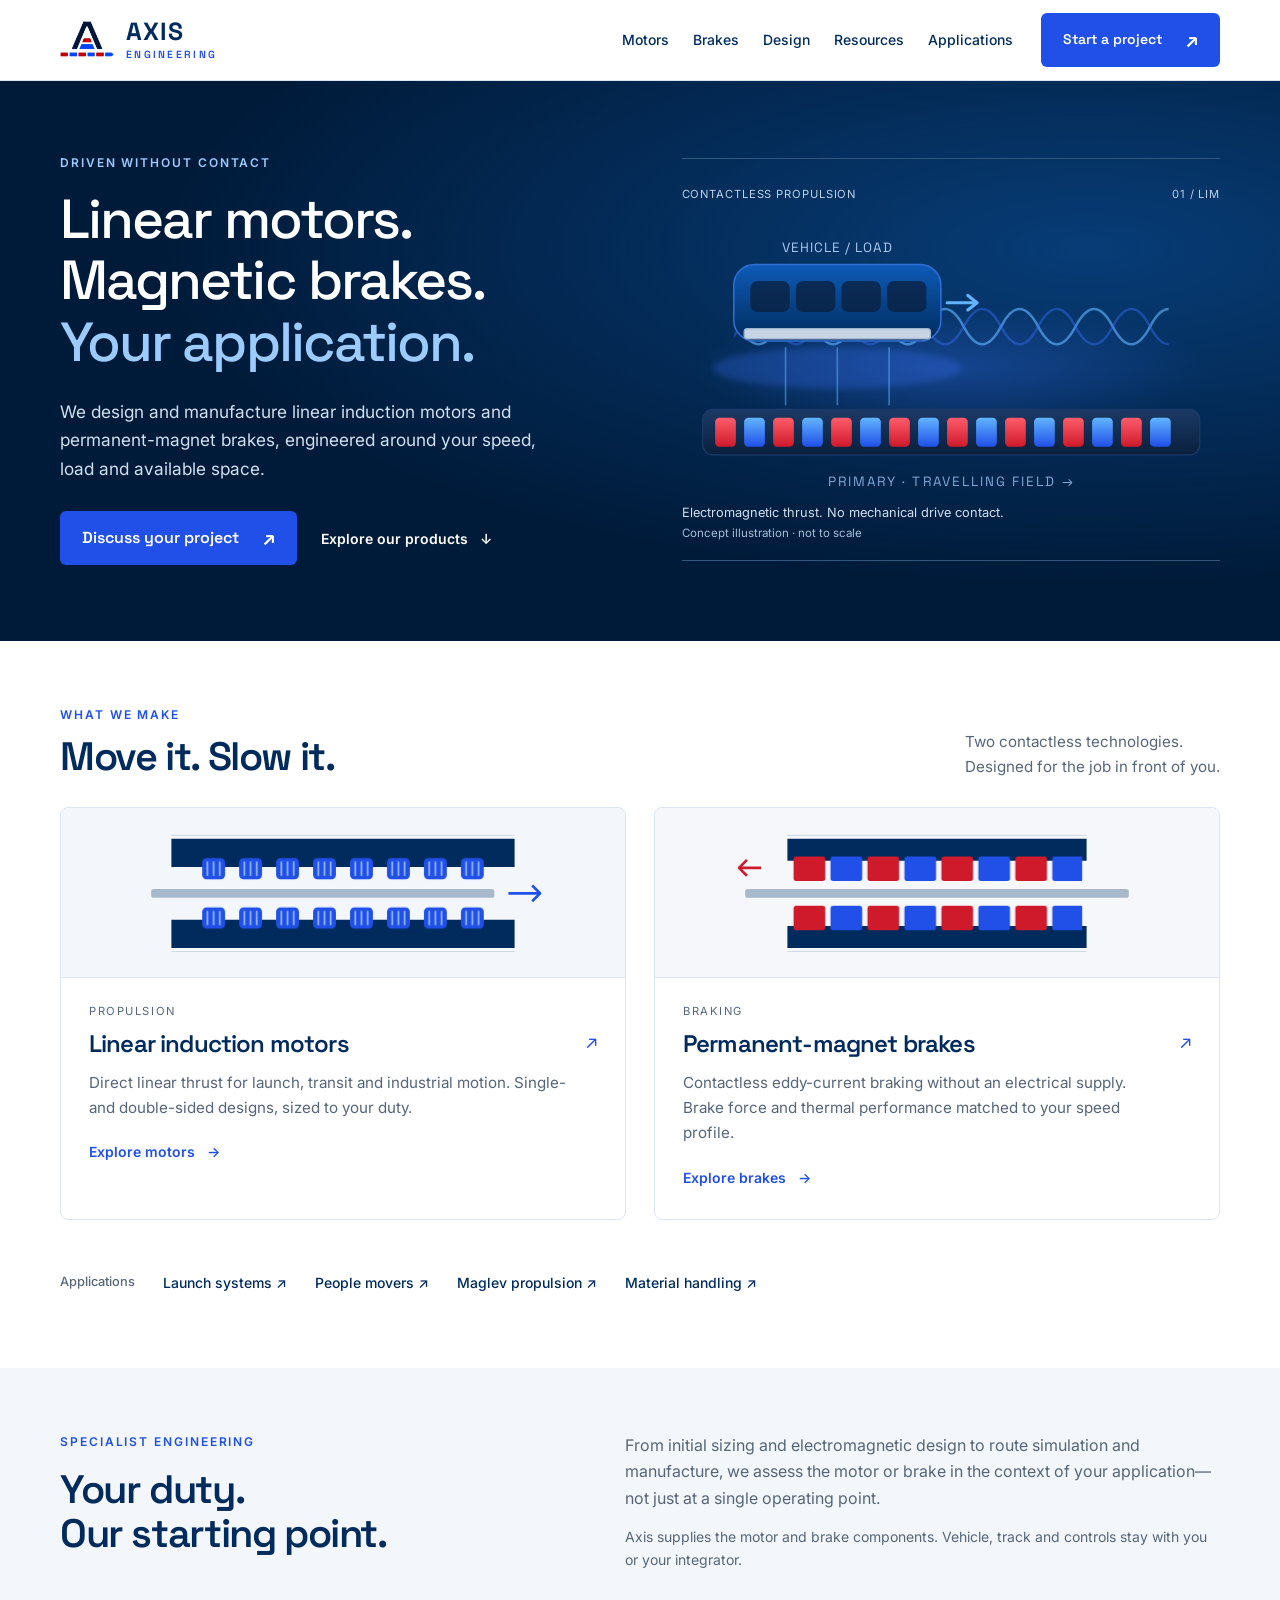
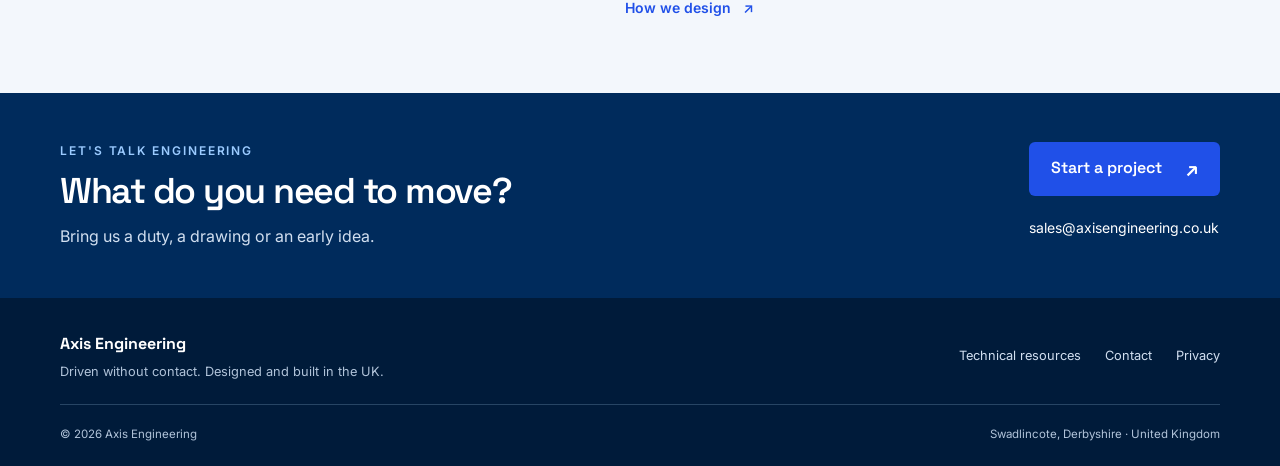
==== commit 823d6853: "Shorten homepage and give project enquiries a dedicated contact page" ====
--- a/index.html
+++ b/index.html
@@ -72,628 +72,40 @@
 <link rel="preconnect" href="https://fonts.gstatic.com" crossorigin />
 <link href="https://fonts.googleapis.com/css2?family=Space+Grotesk:wght@400;500;600;700&family=Inter:wght@400;500;600;700&display=swap" rel="stylesheet" />
 
-<style>
-/* ============================================================
-   AXIS ENGINEERING — single-file site
-   Palette: navy #002B5C  •  electric blue #2050E8  •  white
-   ============================================================ */
-:root{
-  --navy-900:#001B3A;
-  --navy-800:#002B5C;
-  --navy-700:#013A78;
-  --navy-600:#0B4D93;
-  --blue:#2050E8;
-  --blue-bright:#3D74FF;
-  --cyan:#62B4FF;
-  --red:#CE1A2B;
-  --red-bright:#E5344A;
-  --ink:#0A1A2C;
-  --slate:#566678;
-  --slate-light:#566678;
-  --bg:#ffffff;
-  --bg-soft:#F3F7FC;
-  --bg-mid:#E9F1FA;
-  --line:#DCE6F1;
-  --line-soft:#EAF1F8;
-  --white:#ffffff;
-  --radius:16px;
-  --radius-lg:24px;
-  --shadow-sm:0 1px 2px rgba(2,23,48,.06), 0 4px 14px rgba(2,23,48,.05);
-  --shadow-md:0 10px 30px rgba(2,23,48,.10);
-  --shadow-lg:0 30px 70px rgba(1,18,40,.30);
-  --maxw:1200px;
-  --font-display:'Space Grotesk', 'Segoe UI', system-ui, sans-serif;
-  --font-body:'Inter', 'Segoe UI', system-ui, -apple-system, sans-serif;
-}
-
-*{box-sizing:border-box;margin:0;padding:0}
-html{scroll-behavior:smooth;-webkit-text-size-adjust:100%}
-body{
-  font-family:var(--font-body);
-  color:var(--ink);
-  background:var(--bg);
-  line-height:1.6;
-  overflow-x:hidden;
-  -webkit-font-smoothing:antialiased;
-}
-h1,h2,h3,h4,.display{font-family:var(--font-display);line-height:1.08;letter-spacing:-.02em;font-weight:700}
-a{color:inherit;text-decoration:none}
-img,svg{display:block;max-width:100%}
-/* keyboard focus — visible on both light and dark backgrounds */
-:focus-visible{outline:3px solid var(--blue-bright);outline-offset:3px;border-radius:5px}
-.btn:focus-visible{outline-offset:4px}
-.nav-links a:focus-visible,.foot-col a:focus-visible{outline-offset:5px}
-section{position:relative}
-.wrap{max-width:var(--maxw);margin:0 auto;padding:0 24px}
-.eyebrow{
-  font-family:var(--font-display);
-  font-size:.78rem;font-weight:600;letter-spacing:.22em;text-transform:uppercase;
-  color:var(--blue);display:inline-flex;align-items:center;gap:.6em;
-}
-.eyebrow::before{content:"";width:26px;height:2px;background:linear-gradient(90deg,var(--blue),transparent);border-radius:2px}
-.eyebrow.center{justify-content:center}
-.eyebrow.center::before{display:none}
-.muted{color:var(--slate)}
-
-/* ---------- Buttons ---------- */
-.btn{
-  display:inline-flex;align-items:center;gap:.55em;
-  font-family:var(--font-display);font-weight:600;font-size:.98rem;
-  padding:.85em 1.5em;border-radius:999px;cursor:pointer;border:1.5px solid transparent;
-  transition:transform .2s ease, box-shadow .25s ease, background .25s ease, color .2s ease;
-  white-space:nowrap;
-}
-.btn svg{width:18px;height:18px}
-.btn-primary{background:var(--blue);color:#fff;box-shadow:0 10px 26px rgba(32,80,232,.35)}
-.btn-primary:hover{background:var(--blue-bright);transform:translateY(-2px);box-shadow:0 16px 34px rgba(32,80,232,.45)}
-.btn-ghost{background:transparent;color:#fff;border-color:rgba(255,255,255,.35)}
-.btn-ghost:hover{border-color:#fff;background:rgba(255,255,255,.08);transform:translateY(-2px)}
-.btn-dark{background:var(--navy-800);color:#fff}
-.btn-dark:hover{background:var(--navy-700);transform:translateY(-2px);box-shadow:var(--shadow-md)}
-.btn-outline{background:#fff;color:var(--navy-800);border-color:var(--line)}
-.btn-outline:hover{border-color:var(--blue);color:var(--blue);transform:translateY(-2px)}
-
-/* ============================================================
-   NAV
-   ============================================================ */
-header.nav{
-  position:fixed;top:0;left:0;right:0;z-index:100;
-  transition:background .3s ease, box-shadow .3s ease, padding .3s ease, border-color .3s;
-  padding:18px 0;border-bottom:1px solid transparent;
-}
-header.nav.scrolled{
-  background:rgba(255,255,255,.82);
-  backdrop-filter:saturate(160%) blur(14px);
-  -webkit-backdrop-filter:saturate(160%) blur(14px);
-  border-bottom:1px solid var(--line);
-  padding:12px 0;box-shadow:0 6px 24px rgba(2,23,48,.06);
-}
-.nav-inner{display:flex;align-items:center;justify-content:space-between;gap:24px}
-.brand{display:flex;align-items:center;gap:12px;cursor:pointer}
-.brand .mark{position:relative;display:inline-block;height:38px;width:auto;flex:none}
-.brand img.mark{width:auto;height:38px;display:block}
-.brand .mark img{height:38px;width:auto;display:block;transition:opacity .3s ease}
-.brand .mark .mark-white{position:absolute;top:0;left:0}
-header.nav:not(.scrolled) .brand .mark .mark-navy{opacity:0}
-header.nav.scrolled .brand .mark .mark-white{opacity:0}
-.brand .wordmark{display:flex;flex-direction:column;line-height:1}
-.brand .wm-top{font-family:var(--font-display);font-weight:700;font-size:1.22rem;letter-spacing:.04em;color:var(--navy-800);transition:color .3s}
-.brand .wm-sub{font-family:var(--font-display);font-weight:600;font-size:.58rem;letter-spacing:.42em;color:var(--blue);margin-top:3px}
-header.nav:not(.scrolled) .brand .wm-top{color:#fff}
-.nav-links{display:flex;align-items:center;gap:30px}
-.nav-links a{
-  font-size:.95rem;font-weight:500;color:rgba(255,255,255,.85);position:relative;transition:color .2s;
-}
-.nav-links a::after{content:"";position:absolute;left:0;bottom:-6px;height:2px;width:0;background:var(--blue);transition:width .25s}
-.nav-links a:hover::after{width:100%}
-.nav-links a:hover{color:#fff}
-header.nav.scrolled .nav-links a{color:var(--slate)}
-header.nav.scrolled .nav-links a:hover{color:var(--navy-800)}
-.nav-cta{display:flex;align-items:center;gap:14px}
-.nav-toggle{display:none;background:none;border:none;cursor:pointer;flex-direction:column;gap:5px;padding:8px;min-width:44px;min-height:44px;align-items:center;justify-content:center}
-.skip-link{position:absolute;left:-9999px;top:0;z-index:1000;background:var(--blue);color:#fff;padding:12px 20px;font-weight:600;text-decoration:none;border-radius:0 0 8px 0}
-.skip-link:focus{left:0}
-.nav-toggle span{width:26px;height:2.5px;background:#fff;border-radius:2px;transition:.3s}
-header.nav.scrolled .nav-toggle span{background:var(--navy-800)}
-
-/* ============================================================
-   HERO
-   ============================================================ */
-.hero{
-  position:relative;min-height:100vh;display:flex;align-items:center;
-  background:
-    radial-gradient(1200px 700px at 78% -5%, rgba(61,116,255,.30), transparent 60%),
-    radial-gradient(900px 600px at 8% 110%, rgba(11,77,147,.45), transparent 55%),
-    linear-gradient(165deg,#001226 0%, var(--navy-800) 55%, #013A78 120%);
-  color:#fff;overflow:hidden;padding:120px 0 60px;
-}
-.hero .grid-bg{
-  position:absolute;inset:0;
-  background-image:linear-gradient(rgba(255,255,255,.045) 1px,transparent 1px),
-                   linear-gradient(90deg,rgba(255,255,255,.045) 1px,transparent 1px);
-  background-size:64px 64px;
-  mask-image:radial-gradient(circle at 50% 40%,#000 0%,transparent 80%);
-  -webkit-mask-image:radial-gradient(circle at 50% 40%,#000 0%,transparent 80%);
-  pointer-events:none;
-}
-.hero-grid{
-  position:relative;display:grid;grid-template-columns:1.05fr .95fr;gap:50px;align-items:center;width:100%;
-}
-.hero-copy{max-width:600px}
-.hero-badge{
-  display:inline-flex;align-items:center;gap:.6em;padding:.5em 1em;border-radius:999px;
-  background:rgba(98,180,255,.12);border:1px solid rgba(98,180,255,.30);
-  font-size:.78rem;font-weight:600;letter-spacing:.04em;color:var(--cyan);margin-bottom:26px;
-}
-.hero-badge .dot{width:7px;height:7px;border-radius:50%;background:var(--cyan);box-shadow:0 0 0 0 rgba(98,180,255,.6);animation:pulse 2.4s infinite}
-@keyframes pulse{0%{box-shadow:0 0 0 0 rgba(98,180,255,.55)}70%{box-shadow:0 0 0 10px rgba(98,180,255,0)}100%{box-shadow:0 0 0 0 rgba(98,180,255,0)}}
-.hero h1{font-size:clamp(2.6rem,5.6vw,4.5rem);letter-spacing:-.03em;margin-bottom:8px}
-.hero h1 .line2{
-  background:linear-gradient(100deg,var(--cyan),var(--blue-bright));
-  -webkit-background-clip:text;background-clip:text;color:transparent;
-}
-.hero .lede{font-size:1.18rem;color:rgba(255,255,255,.82);margin:22px 0 34px;max-width:540px}
-.hero .lede strong{color:#fff;font-weight:600}
-.hero-actions{display:flex;gap:14px;flex-wrap:wrap;margin-bottom:46px}
-.hero-stats{display:flex;gap:34px;flex-wrap:wrap}
-.hstat .num{font-family:var(--font-display);font-weight:700;font-size:1.9rem;color:#fff;letter-spacing:-.02em}
-.hstat .num span{color:var(--cyan)}
-.hstat .lab{font-size:.82rem;color:rgba(255,255,255,.6);letter-spacing:.02em;margin-top:2px}
-
-/* ---- Hero animated linear motor ---- */
-.hero-visual{position:relative;display:flex;align-items:center;justify-content:center}
-.motor-stage{width:100%;max-width:560px;filter:drop-shadow(0 40px 60px rgba(0,10,30,.55))}
-.glow-orb{position:absolute;width:340px;height:340px;border-radius:50%;
-  background:radial-gradient(circle,rgba(61,116,255,.5),transparent 65%);filter:blur(20px);z-index:0;animation:floaty 7s ease-in-out infinite}
-@keyframes floaty{0%,100%{transform:translateY(-8px)}50%{transform:translateY(8px)}}
-
-.hero-scroll{position:absolute;bottom:26px;left:50%;transform:translateX(-50%);display:flex;flex-direction:column;align-items:center;gap:8px;color:rgba(255,255,255,.55);font-size:.72rem;letter-spacing:.2em;text-transform:uppercase}
-.hero-scroll .mouse{width:22px;height:36px;border:2px solid rgba(255,255,255,.35);border-radius:12px;position:relative}
-.hero-scroll .mouse::after{content:"";position:absolute;top:7px;left:50%;transform:translateX(-50%);width:3px;height:7px;background:var(--cyan);border-radius:2px;animation:scrolly 1.8s infinite}
-@keyframes scrolly{0%{opacity:0;top:6px}40%{opacity:1}80%{opacity:0;top:16px}100%{opacity:0}}
-
-/* ============================================================
-   LOGO STRIP / trust
-   ============================================================ */
-.applic-strip{background:var(--navy-900);color:#fff;padding:30px 0;border-top:1px solid rgba(255,255,255,.06)}
-.strip-inner{display:flex;align-items:center;justify-content:space-between;gap:30px;flex-wrap:wrap}
-.strip-label{font-size:.8rem;letter-spacing:.14em;text-transform:uppercase;color:rgba(255,255,255,.6);font-weight:600;white-space:nowrap}
-.strip-items{display:flex;gap:36px;flex-wrap:wrap;align-items:center}
-.strip-items .si{display:flex;align-items:center;gap:9px;color:rgba(255,255,255,.78);font-family:var(--font-display);font-weight:500;font-size:.98rem}
-.strip-items .si svg{width:20px;height:20px;color:var(--cyan)}
-
-/* ============================================================
-   SECTION shells
-   ============================================================ */
-.section{padding:110px 0}
-.section.soft{background:var(--bg-soft)}
-.sec-head{max-width:680px;margin-bottom:56px}
-.sec-head.center{margin-left:auto;margin-right:auto;text-align:center}
-.sec-head h2{font-size:clamp(2rem,3.6vw,2.9rem);margin:18px 0 16px;color:var(--ink)}
-.sec-head p{font-size:1.12rem;color:var(--slate)}
-
-/* ---------- Intro / value ---------- */
-.intro-grid{display:grid;grid-template-columns:1fr 1fr;gap:60px;align-items:center}
-.intro-copy h2{font-size:clamp(1.9rem,3.3vw,2.6rem);margin:16px 0 20px}
-.intro-copy p{color:var(--slate);font-size:1.08rem;margin-bottom:18px}
-.intro-points{list-style:none;margin-top:26px;display:grid;gap:16px}
-.intro-points li{display:flex;gap:14px;align-items:flex-start}
-.intro-points .ic{flex:none;width:30px;height:30px;border-radius:9px;background:var(--bg-mid);display:grid;place-items:center;color:var(--blue)}
-.intro-points .ic svg{width:17px;height:17px}
-.intro-points b{font-family:var(--font-display);display:block;font-size:1rem;color:var(--ink)}
-.intro-points span{font-size:.95rem;color:var(--slate)}
-.intro-visual{position:relative}
-.spec-card{
-  background:linear-gradient(165deg,var(--navy-800),var(--navy-900));border-radius:var(--radius-lg);
-  padding:34px;color:#fff;box-shadow:var(--shadow-lg);position:relative;overflow:hidden;
-}
-.spec-card::before{content:"";position:absolute;inset:0;background-image:linear-gradient(rgba(255,255,255,.05) 1px,transparent 1px),linear-gradient(90deg,rgba(255,255,255,.05) 1px,transparent 1px);background-size:34px 34px;mask-image:radial-gradient(circle at 70% 20%,#000,transparent 75%);-webkit-mask-image:radial-gradient(circle at 70% 20%,#000,transparent 75%)}
-.spec-card h3{position:relative;font-size:.78rem;letter-spacing:.2em;text-transform:uppercase;color:var(--cyan);margin-bottom:22px}
-.spec-row{position:relative;display:flex;justify-content:space-between;align-items:baseline;padding:14px 0;border-bottom:1px solid rgba(255,255,255,.1)}
-.spec-row:last-child{border-bottom:none}
-.spec-row .k{color:rgba(255,255,255,.7);font-size:.95rem}
-.spec-row .v{font-family:var(--font-display);font-weight:600;font-size:1.05rem}
-.spec-row .v small{color:var(--cyan);font-weight:500}
-
-/* ============================================================
-   HOW IT WORKS
-   ============================================================ */
-.how-grid{display:grid;grid-template-columns:1fr 1fr;gap:56px;align-items:center}
-.principle-diagram{background:#fff;border:1px solid var(--line);border-radius:var(--radius-lg);padding:26px;box-shadow:var(--shadow-sm)}
-.how-steps{display:grid;gap:22px;margin-top:30px}
-.how-step{display:flex;gap:18px}
-.how-step .n{flex:none;width:40px;height:40px;border-radius:11px;background:var(--navy-800);color:#fff;font-family:var(--font-display);font-weight:700;display:grid;place-items:center;font-size:1.05rem}
-.how-step h3{font-size:1.12rem;margin-bottom:5px}
-.how-step p{color:var(--slate);font-size:.98rem}
-.diagram-cap{margin-top:14px;text-align:center;font-size:.92rem;color:var(--slate);font-style:italic;line-height:1.5}
-.unroll-fig{max-width:700px;margin:46px auto 0;background:#EAF1F8;border:1px solid var(--line);border-radius:18px;padding:24px 20px 16px}
-.unroll-fig .u-kicker{text-align:center;font-size:.8rem;font-weight:600;letter-spacing:.12em;text-transform:uppercase;color:#5b7699;margin-bottom:8px}
-.unroll-fig svg{width:100%;height:auto;display:block}
-
-/* ============================================================
-   MOTOR TYPES
-   ============================================================ */
-.types-grid{display:grid;grid-template-columns:repeat(2,1fr);gap:26px;max-width:800px;margin:0 auto}
-/* ---- build-up animation: one primary -> SSLIM -> DSLIM -> framed ---- */
-.build-anim{background:#fff;border:1px solid var(--line);border-radius:var(--radius-lg);padding:18px 18px 4px;box-shadow:var(--shadow-sm);margin:0 auto 44px;max-width:860px}
-.build-anim svg{display:block;width:100%}
-.ba-p1{animation:baP1 14s ease-in-out infinite}
-.ba-plate{animation:baPlate 14s ease-in-out infinite}
-.ba-bi{animation:baBi 14s ease-in-out infinite}
-.ba-p2{animation:baP2 14s ease-in-out infinite}
-.ba-frame{animation:baFrame 14s ease-in-out infinite}
-.ba-bolts{animation:baBolts 14s ease-in-out infinite}
-.ba-arrows{animation:baArrows 14s ease-in-out infinite}
-.ba-ssarrows{animation:baSSArrows 14s ease-in-out infinite}
-.ba-c1{animation:baC1 14s linear infinite}
-.ba-c2{animation:baC2 14s linear infinite}
-.ba-c3{animation:baC3 14s linear infinite}
-.ba-c4{animation:baC4 14s linear infinite}
-.ba-b1{animation:baB1 14s linear infinite}
-.ba-b2{animation:baB2 14s linear infinite}
-@keyframes baP1{0%{opacity:0;transform:translateY(36px)}5%,100%{opacity:1;transform:translateY(0)}}
-@keyframes baPlate{0%,21%{opacity:0;transform:translateY(-24px)}26%,94%{opacity:1;transform:translateY(0)}98%,100%{opacity:0;transform:translateY(0)}}
-@keyframes baBi{0%,21%{opacity:0}26%,42%{opacity:1}46%,100%{opacity:0}}
-@keyframes baP2{0%,45%{opacity:0;transform:translateY(-52px)}51%,94%{opacity:1;transform:translateY(0)}98%,100%{opacity:0;transform:translateY(0)}}
-@keyframes baFrame{0%,64%{opacity:0;stroke-dashoffset:1200}67%{opacity:1;stroke-dashoffset:900}74%,94%{opacity:1;stroke-dashoffset:0}98%,100%{opacity:0;stroke-dashoffset:0}}
-@keyframes baBolts{0%,72%{opacity:0}76%,94%{opacity:1}98%,100%{opacity:0}}
-@keyframes baArrows{0%,74%{opacity:0}78%,92%{opacity:1}96%,100%{opacity:0}}
-@keyframes baSSArrows{0%,26%{opacity:0}30%,42%{opacity:1}45%,100%{opacity:0}}
-@keyframes baC1{0%{opacity:0}3%,18%{opacity:1}22%,100%{opacity:0}}
-@keyframes baC2{0%,23%{opacity:0}27%,40%{opacity:1}44%,100%{opacity:0}}
-@keyframes baC3{0%,47%{opacity:0}51%,61%{opacity:1}65%,100%{opacity:0}}
-@keyframes baC4{0%,68%{opacity:0}72%,92%{opacity:1}96%,100%{opacity:0}}
-@keyframes baB1{0%,23%{opacity:0}27%,42%{opacity:1}46%,100%{opacity:0}}
-@keyframes baB2{0%,47%{opacity:0}51%,92%{opacity:1}96%,100%{opacity:0}}
-.type-card{
-  background:#fff;border:1px solid var(--line);border-radius:var(--radius-lg);padding:30px;
-  transition:transform .3s ease, box-shadow .3s ease, border-color .3s;position:relative;overflow:hidden;
-}
-.type-card:hover{transform:translateY(-8px);box-shadow:var(--shadow-md);border-color:rgba(32,80,232,.3)}
-.type-card .tag{position:absolute;top:22px;right:22px;font-family:var(--font-display);font-weight:700;font-size:.72rem;letter-spacing:.1em;color:var(--blue);background:var(--bg-mid);padding:5px 10px;border-radius:7px}
-.type-diagram{height:120px;margin-bottom:22px;display:flex;align-items:center;justify-content:center}
-.type-card h3{font-size:1.35rem;margin-bottom:8px}
-.type-card .sub{font-size:.86rem;color:var(--blue);font-weight:600;font-family:var(--font-display);margin-bottom:14px;letter-spacing:.02em}
-.type-card p{color:var(--slate);font-size:.97rem;margin-bottom:18px}
-.type-card ul{list-style:none;display:grid;gap:9px}
-.type-card ul li{display:flex;gap:9px;align-items:flex-start;font-size:.92rem;color:var(--ink)}
-.type-card ul li::before{content:"";flex:none;width:7px;height:7px;border-radius:2px;background:var(--red);margin-top:7px;transform:rotate(45deg)}
-/* primary-location configuration */
-.config-block{margin-top:84px;padding-top:62px;border-top:1px solid var(--line)}
-.config-block .sec-head{margin-bottom:46px}
-.config-block .sec-head h2{font-size:clamp(1.65rem,2.9vw,2.25rem)}
-.cost-mirror{display:grid;gap:9px;margin:18px 0 16px;padding:15px 0;border-top:1px solid var(--line-soft);border-bottom:1px solid var(--line-soft)}
-.cost-row{display:flex;align-items:center;gap:10px}
-.cost-row .cost-k{flex:1;font-size:.9rem;color:var(--slate)}
-.cost-row .bars{display:inline-flex;gap:3px}
-.cost-row .bars i{width:13px;height:7px;border-radius:2px;background:var(--bg-mid)}
-.cost-row .bars.lvl1 i:first-child{background:var(--blue)}
-.cost-row .bars.lvl3 i{background:var(--red)}
-.cost-row .lvl{font-family:var(--font-display);font-weight:600;font-size:.8rem;width:56px;text-align:right}
-.cost-row .lvl.low{color:var(--blue)}
-.cost-row .lvl.high{color:var(--red)}
-.best-for{font-size:.9rem;color:var(--ink)}
-.best-for b{font-family:var(--font-display);color:var(--blue);font-weight:600;margin-right:5px}
-/* permanent-magnet brakes */
-/* ---- fin-braking animation: a vehicle's fin enters the fixed PM brake and decelerates ---- */
-.brake-anim{background:#fff;border:1px solid var(--line);border-radius:var(--radius-lg);padding:18px 18px 6px;box-shadow:var(--shadow-sm);margin:0 auto 44px;max-width:880px}
-.brake-anim svg{display:block;width:100%}
-.bk-veh{animation:bkVeh 6.5s linear infinite}
-.bk-speed{animation:bkSpeed 6.5s ease-in-out infinite}
-.bk-force{animation:bkForce 6.5s ease-in-out infinite}
-.bk-capA{animation:bkCapA 6.5s ease-in-out infinite}
-.bk-capB{animation:bkCapB 6.5s ease-in-out infinite}
-@keyframes bkVeh{0%{transform:translateX(-210px);opacity:0}4%{opacity:1}27%{transform:translateX(-40px)}50%{transform:translateX(130px)}62%{transform:translateX(220px)}72%{transform:translateX(270px)}82%{transform:translateX(295px)}90%{transform:translateX(305px)}96%{transform:translateX(310px);opacity:1}100%{transform:translateX(310px);opacity:0}}
-@keyframes bkSpeed{0%,4%{opacity:0}10%{opacity:.9}46%{opacity:.5}56%,100%{opacity:0}}
-@keyframes bkForce{0%,50%{opacity:0}58%{opacity:1}80%{opacity:.85}88%,100%{opacity:0}}
-@keyframes bkCapA{0%,4%{opacity:0}12%,46%{opacity:1}54%,100%{opacity:0}}
-@keyframes bkCapB{0%,56%{opacity:0}64%,92%{opacity:1}97%,100%{opacity:0}}
-/* ---- launch-motor animation: a travelling field accelerates the vehicle ---- */
-.lm-veh{animation:lmVeh 7s linear infinite}
-.lm-wave{animation:lmWave 1.6s linear infinite}
-.lm-thrust{animation:lmThrust 7s ease-in-out infinite}
-.lm-speed{animation:lmSpeed 7s ease-in-out infinite}
-.lm-capA{animation:lmCapA 7s ease-in-out infinite}
-.lm-capB{animation:lmCapB 7s ease-in-out infinite}
-@keyframes lmVeh{0%{transform:translateX(-120px);opacity:0}5%{opacity:1}22%{transform:translateX(-92px)}38%{transform:translateX(-44px)}52%{transform:translateX(34px)}64%{transform:translateX(140px)}74%{transform:translateX(270px)}83%{transform:translateX(410px)}90%{transform:translateX(530px);opacity:1}95%{transform:translateX(600px);opacity:1}100%{transform:translateX(650px);opacity:0}}
-@keyframes lmWave{to{transform:translateX(72px)}}
-@keyframes lmThrust{0%,28%{opacity:0}40%,85%{opacity:1}92%,100%{opacity:0}}
-@keyframes lmSpeed{0%,30%{opacity:0}55%{opacity:.5}80%{opacity:.95}92%,100%{opacity:0}}
-@keyframes lmCapA{0%,5%{opacity:0}12%,46%{opacity:1}54%,100%{opacity:0}}
-@keyframes lmCapB{0%,56%{opacity:0}64%,92%{opacity:1}97%,100%{opacity:0}}
-.brake-grid{display:grid;grid-template-columns:repeat(3,1fr);gap:22px}
-.brake-benefits{display:flex;flex-wrap:wrap;justify-content:center;gap:12px;margin-top:46px}
-.bbenefit{display:flex;align-items:center;gap:9px;background:#fff;border:1px solid var(--line);border-radius:999px;padding:11px 18px;font-size:.92rem;font-weight:500;color:var(--ink);box-shadow:var(--shadow-sm)}
-.bbenefit svg{width:18px;height:18px;color:var(--blue);flex:none}
-.brake-note{text-align:center;max-width:560px;margin:20px auto 0;font-size:.9rem;color:var(--slate);line-height:1.5}
-@media (max-width:1000px){.brake-grid{grid-template-columns:1fr;max-width:460px;margin:0 auto}}
-
-/* ============================================================
-   APPLICATIONS
-   ============================================================ */
-.apps-grid{display:grid;grid-template-columns:repeat(2,1fr);gap:22px}
-.app-card{
-  position:relative;border-radius:var(--radius-lg);overflow:hidden;min-height:280px;
-  display:flex;flex-direction:column;justify-content:flex-end;padding:28px;color:#fff;
-  background:var(--navy-800);transition:transform .35s ease;
-}
-.app-card:hover{transform:translateY(-6px)}
-.app-card .app-bg{position:absolute;inset:0;z-index:0;opacity:.9;transition:transform .6s ease}
-.app-card:hover .app-bg{transform:scale(1.06)}
-.app-card .app-overlay{position:absolute;inset:0;z-index:1;background:linear-gradient(180deg,rgba(0,18,38,.15) 0%,rgba(0,18,38,.55) 55%,rgba(0,18,38,.92) 100%)}
-.app-card .app-content{position:relative;z-index:2}
-.app-link{display:inline-block;margin-top:14px;font-family:var(--font-display);font-weight:600;font-size:.88rem;color:var(--cyan);text-decoration:none;transition:color .2s}
-.app-link:hover{color:#fff}
-.app-card .app-ic{width:46px;height:46px;border-radius:12px;background:rgba(98,180,255,.18);border:1px solid rgba(98,180,255,.4);display:grid;place-items:center;margin-bottom:14px;backdrop-filter:blur(4px)}
-.app-card .app-ic svg{width:24px;height:24px;color:#fff}
-.app-card h3{font-size:1.3rem;margin-bottom:7px}
-.app-card p{font-size:.95rem;color:rgba(255,255,255,.82)}
-
-/* ============================================================
-   CAPABILITIES
-   ============================================================ */
-.cap-grid{display:grid;grid-template-columns:repeat(2,1fr);gap:22px}
-.cap-card{display:flex;gap:20px;background:#fff;border:1px solid var(--line);border-radius:var(--radius);padding:28px;transition:border-color .3s, box-shadow .3s, transform .3s}
-.cap-card:hover{border-color:rgba(32,80,232,.3);box-shadow:var(--shadow-sm);transform:translateY(-4px)}
-.cap-card .cap-ic{flex:none;width:54px;height:54px;border-radius:14px;background:linear-gradient(150deg,var(--blue),var(--navy-700));display:grid;place-items:center;color:#fff;box-shadow:0 10px 22px rgba(32,80,232,.3)}
-.cap-card .cap-ic svg{width:26px;height:26px}
-.cap-card h3{font-size:1.18rem;margin-bottom:7px}
-.cap-card p{color:var(--slate);font-size:.96rem}
-
-/* ============================================================
-   ADVANTAGES (dark)
-   ============================================================ */
-.adv{background:linear-gradient(160deg,#001226,var(--navy-800));color:#fff;overflow:hidden}
-.adv .grid-bg{position:absolute;inset:0;background-image:linear-gradient(rgba(255,255,255,.04) 1px,transparent 1px),linear-gradient(90deg,rgba(255,255,255,.04) 1px,transparent 1px);background-size:54px 54px;mask-image:radial-gradient(circle at 30% 30%,#000,transparent 75%);-webkit-mask-image:radial-gradient(circle at 30% 30%,#000,transparent 75%)}
-.adv .sec-head h2{color:#fff}
-.adv .sec-head p{color:rgba(255,255,255,.72)}
-.adv-grid{display:grid;grid-template-columns:repeat(4,1fr);gap:20px;position:relative}
-.adv-card{background:rgba(255,255,255,.04);border:1px solid rgba(255,255,255,.1);border-radius:var(--radius);padding:26px;transition:background .3s, transform .3s}
-.adv-card:hover{background:rgba(255,255,255,.07);transform:translateY(-5px)}
-.adv-card .ac-ic{width:48px;height:48px;border-radius:12px;background:rgba(98,180,255,.14);display:grid;place-items:center;color:var(--cyan);margin-bottom:16px}
-.adv-card .ac-ic svg{width:24px;height:24px}
-.adv-card h3{font-size:1.1rem;margin-bottom:7px}
-.adv-card p{font-size:.93rem;color:rgba(255,255,255,.7)}
-
-/* ============================================================
-   STATS BAND
-   ============================================================ */
-.band{background:var(--blue);color:#fff;padding:64px 0;position:relative;overflow:hidden}
-.band::after{content:"";position:absolute;inset:0;background-image:linear-gradient(rgba(255,255,255,.07) 1px,transparent 1px),linear-gradient(90deg,rgba(255,255,255,.07) 1px,transparent 1px);background-size:48px 48px;opacity:.6}
-.band-grid{position:relative;display:grid;grid-template-columns:repeat(3,1fr);gap:20px;text-align:center}
-.band-grid .bnum{font-family:var(--font-display);font-weight:700;font-size:clamp(2.2rem,4vw,3.2rem);letter-spacing:-.02em}
-.band-grid .blab{font-size:.95rem;color:rgba(255,255,255,.85);margin-top:4px}
-
-/* ============================================================
-   PROCESS
-   ============================================================ */
-.proc{display:grid;grid-template-columns:repeat(4,1fr);gap:0;position:relative}
-.proc-step{padding:0 22px;position:relative}
-.proc-step:not(:last-child)::after{content:"";position:absolute;top:26px;right:-8px;width:16px;height:16px;border-top:2px solid var(--line);border-right:2px solid var(--line);transform:rotate(45deg)}
-.proc-step .pn{width:54px;height:54px;border-radius:14px;background:#fff;border:1.5px solid var(--line);display:grid;place-items:center;font-family:var(--font-display);font-weight:700;color:var(--blue);font-size:1.2rem;margin-bottom:18px;box-shadow:var(--shadow-sm)}
-.proc-step h3{font-size:1.12rem;margin-bottom:8px}
-.proc-step p{color:var(--slate);font-size:.95rem}
-
-/* ============================================================
-   CTA / CONTACT
-   ============================================================ */
-.cta{padding:0 0 110px}
-.cta-box{
-  position:relative;overflow:hidden;border-radius:32px;padding:64px;color:#fff;
-  background:
-    radial-gradient(700px 400px at 85% 10%,rgba(61,116,255,.4),transparent 60%),
-    linear-gradient(150deg,var(--navy-800),#001226);
-  box-shadow:var(--shadow-lg);
-}
-.cta-box::before{content:"";position:absolute;inset:0;background-image:linear-gradient(rgba(255,255,255,.05) 1px,transparent 1px),linear-gradient(90deg,rgba(255,255,255,.05) 1px,transparent 1px);background-size:46px 46px;mask-image:radial-gradient(circle at 80% 0%,#000,transparent 70%);-webkit-mask-image:radial-gradient(circle at 80% 0%,#000,transparent 70%)}
-.cta-grid{position:relative;display:grid;grid-template-columns:1.1fr .9fr;gap:50px;align-items:center}
-.cta-grid>div{min-width:0}
-.cta-box h2{font-size:clamp(2rem,3.6vw,2.9rem);margin-bottom:16px}
-.cta-box p{color:rgba(255,255,255,.82);font-size:1.1rem;margin-bottom:28px}
-.cta-actions{display:flex;gap:14px;flex-wrap:wrap}
-.contact-card{background:rgba(255,255,255,.06);border:1px solid rgba(255,255,255,.14);border-radius:var(--radius-lg);padding:30px;backdrop-filter:blur(6px)}
-.contact-card .cc-row{display:flex;gap:14px;align-items:center;padding:14px 0;border-bottom:1px solid rgba(255,255,255,.1)}
-.contact-card .cc-row:last-child{border-bottom:none}
-.contact-card .cc-ic{flex:none;width:42px;height:42px;border-radius:11px;background:rgba(98,180,255,.16);display:grid;place-items:center;color:var(--cyan)}
-.contact-card .cc-ic svg{width:20px;height:20px}
-.contact-card .cc-k{font-size:.78rem;color:rgba(255,255,255,.55);text-transform:uppercase;letter-spacing:.1em}
-.contact-card .cc-v{font-family:var(--font-display);font-weight:600;font-size:1.02rem;overflow-wrap:anywhere}
-
-/* ---------- mid-page CTA ---------- */
-.midcta{display:flex;align-items:center;justify-content:space-between;gap:28px;flex-wrap:wrap;
-  margin-top:54px;background:linear-gradient(120deg,#fff,var(--bg-mid));
-  border:1px solid var(--line);border-radius:var(--radius-lg);
-  padding:32px 38px;box-shadow:var(--shadow-sm)}
-.midcta h3{font-size:1.35rem;margin-bottom:5px;color:var(--ink)}
-.midcta p{color:var(--slate);font-size:.98rem;max-width:560px}
-.midcta .btn{flex:none}
-@media (max-width:640px){.midcta{padding:26px;gap:18px}.midcta .btn{width:100%;justify-content:center}}
-
-/* ============================================================
-   FOOTER
-   ============================================================ */
-.brandband{background:#fff;border-top:1px solid var(--line);padding:66px 24px;text-align:center}
-.brandband-inner{display:flex;align-items:center;justify-content:center;gap:36px}
-.brandband .bb-rule{height:1px;flex:1;max-width:170px;background:linear-gradient(90deg,transparent,var(--line))}
-.brandband .bb-rule:last-child{background:linear-gradient(90deg,var(--line),transparent)}
-.brandband picture{display:block;flex:none;line-height:0}
-.brandband .bb-logo{height:230px;width:auto;max-width:none;display:block;transition:transform .35s ease}
-.brandband a:hover .bb-logo{transform:translateY(-3px)}
-@media (max-width:760px){.brandband{padding:46px 24px}.brandband .bb-rule{display:none}.brandband .bb-logo{height:170px}}
-
-footer{background:var(--navy-900);color:rgba(255,255,255,.7);padding:64px 0 30px}
-.foot-grid{display:grid;grid-template-columns:1.6fr 1fr 1fr 1fr;gap:40px;margin-bottom:46px}
-.foot-brand .brand .wm-top{color:#fff}
-.foot-brand p{margin-top:18px;font-size:.95rem;max-width:300px;color:rgba(255,255,255,.6)}
-.foot-col h4{font-family:var(--font-display);color:#fff;font-size:.82rem;letter-spacing:.12em;text-transform:uppercase;margin-bottom:18px}
-.foot-col a{display:block;font-size:.95rem;margin-bottom:0;padding:8px 0;color:rgba(255,255,255,.62);transition:color .2s}
-.foot-col a:hover{color:var(--cyan)}
-.foot-bottom{border-top:1px solid rgba(255,255,255,.1);padding-top:24px;display:flex;justify-content:space-between;gap:20px;flex-wrap:wrap;font-size:.86rem;color:rgba(255,255,255,.62)}
-.foot-tag{font-family:var(--font-display);letter-spacing:.18em;font-size:.78rem;color:var(--cyan);text-transform:uppercase}
-
-/* ============================================================
-   Reveal animation
-   ============================================================ */
-.reveal{opacity:0;transform:translateY(28px);transition:opacity .7s cubic-bezier(.2,.7,.2,1),transform .7s cubic-bezier(.2,.7,.2,1)}
-.reveal.in{opacity:1;transform:none}
-.reveal.d1{transition-delay:.08s}.reveal.d2{transition-delay:.16s}.reveal.d3{transition-delay:.24s}.reveal.d4{transition-delay:.32s}
-
-/* ============================================================
-   SVG animations
-   ============================================================ */
-@keyframes carriage{0%{transform:translateX(-40px)}48%{transform:translateX(330px)}50%{transform:translateX(330px);opacity:1}52%{opacity:0}53%{transform:translateX(-60px);opacity:0}55%{opacity:1}100%{transform:translateX(-40px)}}
-/* travelling-field segment pulse handled via per-segment animation-delay below */
-.seg{animation:segpulse 1.4s linear infinite}
-@keyframes segpulse{0%,100%{opacity:.22}50%{opacity:1}}
-.fluxline{stroke-dasharray:5 7;animation:fluxmove 1s linear infinite}
-@keyframes fluxmove{to{stroke-dashoffset:-12}}
-.fieldwave{animation:wavemove 2.6s linear infinite}
-@keyframes wavemove{to{transform:translateX(-72px)}}
-.vehicle{animation:glide 5.5s cubic-bezier(.45,0,.55,1) infinite}
-@keyframes glide{0%{transform:translateX(0)}45%{transform:translateX(300px)}50%{transform:translateX(300px);opacity:1}51%{opacity:0}52%{transform:translateX(-30px)}56%{opacity:1}100%{transform:translateX(0)}}
-
-@media (prefers-reduced-motion: reduce){
-  *{animation:none !important;scroll-behavior:auto}
-  .reveal{opacity:1;transform:none}
-}
-
-/* ============ TEAM ============ */
-.team-grid{display:grid;grid-template-columns:repeat(3,1fr);gap:26px;max-width:1080px;margin:0 auto}
-.team-card{display:flex;flex-direction:column;background:var(--white);border:1px solid var(--line);border-radius:var(--radius-lg);box-shadow:var(--shadow-md);padding:34px 28px;text-align:center}
-.team-avatar{width:92px;height:92px;border-radius:50%;margin:0 auto 18px;display:flex;align-items:center;justify-content:center;background:linear-gradient(150deg,var(--navy-700),var(--navy-900) 72%);color:#fff;font-family:var(--font-display);font-weight:700;font-size:1.5rem;letter-spacing:.05em;border:3px solid #fff;outline:1px solid var(--line)}
-.team-name{font-family:var(--font-display);font-weight:700;font-size:1.18rem;color:var(--navy-900)}
-.team-role{font-family:var(--font-display);font-weight:600;font-size:.82rem;letter-spacing:.04em;color:var(--blue);margin-top:5px;text-transform:uppercase}
-.team-bio{color:var(--slate);font-size:.98rem;line-height:1.62;margin:16px 0 0}
-.team-chips{display:flex;flex-wrap:wrap;gap:8px;justify-content:center;margin-top:auto;padding-top:18px}
-.team-chip{font-family:var(--font-display);font-weight:600;font-size:.76rem;color:var(--navy-800);background:var(--bg-soft);border:1px solid var(--line);border-radius:999px;padding:6px 13px}
-@media (max-width:900px){.team-grid{grid-template-columns:1fr;max-width:440px}}
-
-/* ============ ENQUIRY FORM ============ */
-.enquiry-form{display:flex;flex-direction:column;gap:12px;margin-top:4px}
-.enquiry-form .ef-row{display:grid;grid-template-columns:1fr 1fr;gap:12px}
-.enquiry-form .ef-field{display:flex;flex-direction:column;gap:5px;min-width:0}
-.enquiry-form label{font-family:var(--font-display);font-size:.72rem;font-weight:600;letter-spacing:.08em;text-transform:uppercase;color:rgba(255,255,255,.72)}
-.enquiry-form input,.enquiry-form select,.enquiry-form textarea{width:100%;font-family:var(--font-body);font-size:.95rem;color:var(--ink);background:#fff;border:1.5px solid transparent;border-radius:10px;padding:12px 14px;transition:border-color .2s,box-shadow .2s}
-.enquiry-form input::placeholder,.enquiry-form textarea::placeholder{color:var(--slate)}
-.enquiry-form select{cursor:pointer;color:var(--ink);appearance:none;-webkit-appearance:none;background-image:url("data:image/svg+xml,%3Csvg xmlns='http://www.w3.org/2000/svg' width='16' height='16' fill='none' stroke='%238294A6' stroke-width='2'%3E%3Cpath d='M4 6l4 4 4-4'/%3E%3C/svg%3E");background-repeat:no-repeat;background-position:right 14px center;padding-right:38px}
-.enquiry-form input:focus,.enquiry-form select:focus,.enquiry-form textarea:focus{outline:none;border-color:var(--blue-bright);box-shadow:0 0 0 3px rgba(61,116,255,.35)}
-.enquiry-form textarea{resize:vertical;min-height:72px;line-height:1.5}
-.enquiry-form .ef-submit{margin-top:2px;justify-content:center;border:none;cursor:pointer;width:100%}
-.enquiry-form .ef-submit[disabled]{opacity:.65;cursor:default}
-.enquiry-form .hp{position:absolute!important;left:-9999px;width:1px;height:1px;opacity:0}
-.ef-status{font-size:.9rem;line-height:1.45;margin:2px 0 0;min-height:1.2em}
-.ef-status.sending{color:rgba(255,255,255,.72)}
-.ef-status.ok{color:#6FE6A6}
-.ef-status.err{color:#FF9BA6}
-.ef-privacy{font-size:.8rem;line-height:1.5;color:rgba(255,255,255,.5);margin-top:12px}
-.ef-privacy a{color:rgba(255,255,255,.78);text-decoration:underline}
-.brief-grid{display:grid;grid-template-columns:1fr 1fr;gap:24px;max-width:960px;margin:0 auto}
-.brief-col{background:#fff;border:1px solid var(--line);border-radius:var(--radius-lg);box-shadow:var(--shadow-md);padding:32px 30px}
-.brief-col h3{font-size:1.15rem;color:var(--navy-900);margin-bottom:16px}
-.brief-col ul{list-style:none}
-.brief-col li{position:relative;padding-left:26px;margin-bottom:10px;color:var(--slate);font-size:.99rem}
-.brief-col li::before{content:"";position:absolute;left:0;top:.5em;width:9px;height:9px;border-radius:2px;background:var(--blue);transform:rotate(45deg)}
-@media(max-width:760px){.brief-grid{grid-template-columns:1fr}}
-@media (max-width:540px){.enquiry-form .ef-row{grid-template-columns:1fr}}
-
-/* ============================================================
-   RESPONSIVE
-   ============================================================ */
-@media (max-width:1000px){
-  .nav-links{display:none}
-  .nav-toggle{display:flex}
-  .nav-links.open{display:flex;flex-direction:column;position:absolute;top:100%;left:0;right:0;background:#fff;padding:24px;gap:18px;box-shadow:var(--shadow-md);border-top:1px solid var(--line)}
-  .nav-links.open a{color:var(--navy-800)}
-  .hero-grid{grid-template-columns:1fr;gap:40px}
-  .hero-visual{order:-1;max-width:480px;margin:0 auto}
-  .intro-grid,.how-grid,.cta-grid{grid-template-columns:1fr;gap:40px}
-  .types-grid{grid-template-columns:1fr;max-width:460px;margin:0 auto}
-  .apps-grid,.cap-grid{grid-template-columns:1fr 1fr}
-  .adv-grid{grid-template-columns:1fr 1fr}
-  .band-grid{grid-template-columns:1fr 1fr;gap:36px 20px}
-  .proc{grid-template-columns:1fr 1fr;gap:40px 0}
-  .proc-step::after{display:none}
-  .foot-grid{grid-template-columns:1fr 1fr}
-}
-@media (max-width:760px){
-  .nav-cta .btn{display:none}
-  .build-anim,.brake-anim,.principle-diagram{overflow-x:auto;-webkit-overflow-scrolling:touch}
-  .build-anim svg,.brake-anim svg,.principle-diagram svg{width:100%}
-  .build-anim svg,.brake-anim svg{min-width:600px}
-  .principle-diagram svg{min-width:560px}
-  .section{padding:78px 0}
-  .cta-box{padding:38px 26px}
-  .apps-grid,.cap-grid,.adv-grid,.band-grid,.foot-grid{grid-template-columns:1fr}
-  .band-grid{gap:34px}
-  .hero{padding:110px 0 80px}
-  .hero-stats{gap:24px}
-  .strip-inner{justify-content:center;text-align:center}
-}
-</style>
+<link rel="stylesheet" href="/assets/home.css">
+<script src="/assets/home.js" defer></script>
 </head>
 <body>
+<noscript><style>@media(max-width:940px){.header-inner{flex-wrap:wrap;padding-block:12px}.nav-toggle{display:none}.site-nav{display:flex;position:static;order:3;flex-direction:row;flex-wrap:wrap;gap:8px 20px;width:100%;padding:0;box-shadow:none;border:0}.site-nav a{font-size:.875rem}}</style></noscript>
+<!-- Homepage revision: 2026-10-15. Technical explanations live on product pages. -->
 <a class="skip-link" href="#main">Skip to main content</a>
-<!-- ====================== NAV ====================== -->
-<header class="nav" id="nav">
-  <div class="wrap nav-inner">
-    <a class="brand" href="#top" aria-label="Axis Engineering — back to top">
-      <!-- inline A-on-track mark -->
-      <span class="mark">
-        <img class="mark-navy" src="assets/axis-symbol.png" width="200" height="140" alt="Axis Engineering" />
-        <img class="mark-white" src="assets/axis-symbol-white.png" width="200" height="140" alt="" aria-hidden="true" />
-      </span>
-      <div class="wordmark">
-        <span class="wm-top">AXIS</span>
-        <span class="wm-sub">ENGINEERING</span>
-      </div>
-    </a>
-
-    <nav class="nav-links" id="navLinks" aria-label="Primary">
+<header class="site-header">
+  <div class="wrap header-inner">
+    <a class="brand" href="/" aria-label="Axis Engineering — home"><img src="/assets/axis-symbol.png" width="200" height="140" alt=""><span class="wm"><b>AXIS</b><span>ENGINEERING</span></span></a>
+    <nav id="siteNav" class="site-nav" aria-label="Primary">
       <a href="/linear-induction-motors/">Motors</a>
       <a href="/permanent-magnet-brakes/">Brakes</a>
       <a href="/linear-induction-motor-design/">Design</a>
       <a href="/technical-resources/">Resources</a>
-      <a href="#applications">Applications</a>
-      
-      <a href="#contact">Contact</a>
+      <a href="/#applications">Applications</a>
+      <a href="/contact/" class="mobile-contact">Contact</a>
     </nav>
-
-    <div class="nav-cta">
-      <a href="#contact" class="btn btn-primary">Start a project
-        <svg viewBox="0 0 24 24" fill="none" stroke="currentColor" stroke-width="2.2" aria-hidden="true"><path d="M5 12h14M13 6l6 6-6 6" stroke-linecap="round" stroke-linejoin="round"/></svg>
-      </a>
-      <button class="nav-toggle" id="navToggle" aria-label="Menu" aria-expanded="false" aria-controls="navLinks"><span></span><span></span><span></span></button>
-    </div>
+    <a class="btn header-contact" href="/contact/">Start a project <span aria-hidden="true">↗</span></a>
+    <button id="navToggle" class="nav-toggle" aria-label="Menu" aria-expanded="false" aria-controls="siteNav"><span></span><span></span><span></span></button>
   </div>
 </header>
-
 <main id="main" tabindex="-1">
-
-<!-- ====================== HERO ====================== -->
-<section class="hero" id="top">
-  <div class="grid-bg"></div>
-  <div class="wrap hero-grid">
-    <div class="hero-copy">
-      <div class="hero-badge"><span class="dot"></span>Linear Motor Specialist</div>
-      <h1>Driven Without <br><span class="line2">Contact.</span></h1>
-      <p class="lede">Axis Engineering designs, manufactures and validates <strong>Linear Induction Motors</strong> and <strong>Magnetic Braking Solutions</strong> — contactless thrust and braking for transit, launch and industrial systems. No gears. No friction drive. No drive-contact wear.</p>
-      <div class="hero-actions">
-        <a href="#technology" class="btn btn-primary">How it works
-          <svg viewBox="0 0 24 24" fill="none" stroke="currentColor" stroke-width="2.2" aria-hidden="true"><path d="M5 12h14M13 6l6 6-6 6" stroke-linecap="round" stroke-linejoin="round"/></svg>
-        </a>
-        <a href="#capabilities" class="btn btn-ghost">Our capabilities</a>
+  <section class="hero" id="top">
+    <div class="wrap hero-grid">
+      <div class="hero-copy">
+        <p class="eyebrow">Driven without contact</p>
+        <h1>Linear motors.<br>Magnetic brakes.<br><span>Your application.</span></h1>
+        <p class="hero-intro">We design and manufacture linear induction motors and permanent-magnet brakes, engineered around your speed, load and available space.</p>
+        <div class="hero-actions"><a class="btn" href="/contact/">Discuss your project <span aria-hidden="true">↗</span></a><a class="text-link light-link" href="#products">Explore our products <span aria-hidden="true">↓</span></a></div>
       </div>
-      <div class="hero-stats">
-        <div class="hstat"><div class="num">0</div><div class="lab">Powertrain contact points</div></div>
-        <div class="hstat"><div class="num">2<span>×</span></div><div class="lab">Independent solver methods</div></div>
-        <div class="hstat"><div class="num">SS <span>/</span> DS</div><div class="lab">Motor &amp; brake topologies</div></div>
-      </div>
-    </div>
-
-    <div class="hero-visual">
-      <div class="glow-orb"></div>
-      <!-- ===== Animated linear motor ===== -->
-      <svg class="motor-stage" viewBox="0 0 560 420" fill="none" role="img" aria-label="Animated linear induction motor">
+      <figure class="hero-visual">
+        <div class="diagram-label"><span>Contactless propulsion</span><span aria-hidden="true">01 / LIM</span></div>
+        <svg class="motor-stage" viewBox="20 110 520 270" fill="none" role="img" aria-label="Concept illustration of a linear motor driving a reaction plate without contact">
         <defs>
           <linearGradient id="veh" x1="0" y1="0" x2="0" y2="1">
             <stop offset="0" stop-color="#0E5BB8"/><stop offset="1" stop-color="#002B5C"/></linearGradient>
@@ -769,683 +181,66 @@
 
         <!-- labels -->
         <text x="280" y="364" text-anchor="middle" fill="#7FA8D8" font-family="Space Grotesk, sans-serif" font-size="13" letter-spacing="2">PRIMARY · TRAVELLING FIELD →</text>
-        <text x="170" y="138" text-anchor="middle" fill="#A9C6EE" font-family="Space Grotesk, sans-serif" font-size="13" letter-spacing="1">REACTION PLATE</text>
+        <text x="170" y="138" text-anchor="middle" fill="#A9C6EE" font-family="Space Grotesk, sans-serif" font-size="13" letter-spacing="1">VEHICLE / LOAD</text>
       </svg>
+        <figcaption>Electromagnetic thrust. No mechanical drive contact.<br><span>Concept illustration · not to scale</span></figcaption>
+      </figure>
     </div>
+  </section>
+  <section class="products section" id="products" aria-labelledby="products-title">
+    <div class="wrap">
+      <div class="section-heading"><div><p class="eyebrow">What we make</p><h2 id="products-title">Move it. Slow it.</h2></div><p>Two contactless technologies. <br>Designed for the job in front of you.</p></div>
+      <div class="product-grid">
+        <article class="product" id="types">
+          <a class="product-link" href="/linear-induction-motors/">
+            <div class="product-illustration">
+              <svg viewBox="0 0 500 170" role="img" aria-label="Simplified double-sided linear motor: a reaction plate between two wound primaries">
+                <defs><pattern id="coil-pattern" x="82" y="44" width="42" height="28" patternUnits="userSpaceOnUse"><rect x="8" y="2" width="26" height="24" rx="5" fill="#2050E8"/><path d="M14 6v16m7-16v16m7-16v16" stroke="#8EB5FF" stroke-width="2"/></pattern></defs>
+                <path d="M55 24h390v32H55zM55 116h390v32H55z" fill="#002B5C"/>
+                <path d="M82 44h336v28H82zM82 100h336v28H82z" fill="url(#coil-pattern)"/>
+                <rect x="32" y="81" width="390" height="10" rx="3" fill="#A8B9CC"/>
+                <path d="M438 86h36m-9-9 9 9-9 9" fill="none" stroke="#2050E8" stroke-width="3" stroke-linejoin="round"/>
+                <path d="M55 20h390M55 152h390" stroke="#C7D5E6"/>
+              </svg>
+            </div>
+            <div class="product-copy"><p class="product-kicker">Propulsion</p><h3>Linear induction motors <span aria-hidden="true">↗</span></h3><p>Direct linear thrust for launch, transit and industrial motion. Single- and double-sided designs, sized to your duty.</p><span class="text-link">Explore motors <span aria-hidden="true">→</span></span></div>
+          </a>
+        </article>
+        <article class="product" id="brakes">
+          <a class="product-link" href="/permanent-magnet-brakes/">
+            <div class="product-illustration brake-illustration">
+              <svg viewBox="0 0 500 170" role="img" aria-label="Simplified magnetic brake: alternating magnets either side of a conducting fin">
+                <defs><pattern id="magnet-pattern" x="0" y="44" width="84" height="28" patternUnits="userSpaceOnUse"><rect x="3" width="36" height="28" rx="3" fill="#CE1A2B"/><rect x="45" width="36" height="28" rx="3" fill="#2050E8"/></pattern></defs>
+                <path d="M80 24h340v25H80zM80 123h340v25H80z" fill="#002B5C"/>
+                <path d="M85 44h330v28H85zM85 100h330v28H85z" fill="url(#magnet-pattern)"/>
+                <rect x="32" y="81" width="436" height="10" rx="3" fill="#A8B9CC"/>
+                <path d="M50 57H25m9-9-9 9 9 9" fill="none" stroke="#CE1A2B" stroke-width="3" stroke-linejoin="round"/>
+                <path d="M80 20h340M80 152h340" stroke="#C7D5E6"/>
+              </svg>
+            </div>
+            <div class="product-copy"><p class="product-kicker">Braking</p><h3>Permanent-magnet brakes <span aria-hidden="true">↗</span></h3><p>Contactless eddy-current braking without an electrical supply. Brake force and thermal performance matched to your speed profile.</p><span class="text-link">Explore brakes <span aria-hidden="true">→</span></span></div>
+          </a>
+        </article>
+      </div>
+      <div class="applications" id="applications"><h3>Applications</h3><nav aria-label="Applications"><a href="/applications/launch-systems/">Launch systems ↗</a><a href="/applications/people-movers/">People movers ↗</a><a href="/applications/maglev-propulsion/">Maglev propulsion ↗</a><a href="/applications/material-handling/">Material handling ↗</a></nav></div>
+    </div>
+  </section>
+  <section class="engineering section" id="about" aria-labelledby="engineering-title">
+    <span class="anchor" id="technology"></span><span class="anchor" id="capabilities"></span><span class="anchor" id="process"></span><span class="anchor" id="working"></span><span class="anchor" id="advantages"></span>
+    <div class="wrap engineering-grid">
+      <div><p class="eyebrow">Specialist engineering</p><h2 id="engineering-title">Your duty. <br>Our starting point.</h2></div>
+      <div><p>From initial sizing and electromagnetic design to route simulation and manufacture, we assess the motor or brake in the context of your application—not just at a single operating point.</p><p class="scope-note">Axis supplies the motor and brake components. Vehicle, track and controls stay with you or your integrator.</p><a class="text-link" href="/linear-induction-motor-design/">How we design <span aria-hidden="true">↗</span></a></div>
+    </div>
+  </section>
+  <section class="contact-strip" id="contact" aria-labelledby="contact-title">
+    <div class="wrap contact-inner"><div><p class="eyebrow">Let's talk engineering</p><h2 id="contact-title">What do you need to move?</h2><p>Bring us a duty, a drawing or an early idea.</p></div><div class="contact-actions"><a class="btn" href="/contact/">Start a project <span aria-hidden="true">↗</span></a><a class="email-link" href="mailto:sales@axisengineering.co.uk">sales@axisengineering.co.uk</a></div></div>
+  </section>
+</main>
+<footer class="site-footer">
+  <div class="wrap footer-top"><div><strong>Axis Engineering</strong><p>Driven without contact. Designed and built in the UK.</p></div>
+    <nav aria-label="Footer"><a href="/technical-resources/">Technical resources</a><a href="/contact/">Contact</a><a href="/privacy/">Privacy</a></nav>
   </div>
-
-  <div class="hero-scroll"><span>Scroll</span><span class="mouse"></span></div>
-</section>
-
-<!-- ====================== BRAND BAND (top) ====================== -->
-<section class="brandband">
-  <div class="wrap brandband-inner reveal">
-    <span class="bb-rule" aria-hidden="true"></span>
-    <picture><source srcset="assets/axis-logo-1600.webp" type="image/webp"><img class="bb-logo" src="assets/axis-logo-1600.png" width="1600" height="1808" loading="lazy" decoding="async" alt="Axis Engineering — Driven Without Contact" /></picture>
-    <span class="bb-rule" aria-hidden="true"></span>
-  </div>
-</section>
-
-<!-- ====================== APPLICATION STRIP ====================== -->
-<div class="applic-strip">
-  <div class="wrap strip-inner">
-    <span class="strip-label">Engineered for</span>
-    <div class="strip-items">
-      <span class="si"><svg viewBox="0 0 24 24" fill="none" stroke="currentColor" stroke-width="2" aria-hidden="true"><rect x="4" y="3" width="16" height="14" rx="2"/><path d="M4 11h16M8 21l2-4M16 21l-2-4" stroke-linecap="round"/></svg>People movers &amp; transit</span>
-      <span class="si"><svg viewBox="0 0 24 24" fill="none" stroke="currentColor" stroke-width="2" aria-hidden="true"><path d="M3 17V7l8 5 8-9v17" stroke-linecap="round" stroke-linejoin="round"/></svg>Coaster &amp; launch systems</span>
-      <span class="si"><svg viewBox="0 0 24 24" fill="none" stroke="currentColor" stroke-width="2" aria-hidden="true"><path d="M3 12h4l3-8 4 16 3-8h4" stroke-linecap="round" stroke-linejoin="round"/></svg>Maglev propulsion</span>
-      <span class="si"><svg viewBox="0 0 24 24" fill="none" stroke="currentColor" stroke-width="2" aria-hidden="true"><rect x="3" y="8" width="18" height="10" rx="1"/><path d="M7 8V5h10v3M7 18v2M17 18v2" stroke-linecap="round"/></svg>Material handling</span>
-    </div>
-  </div>
-</div>
-
-<!-- ====================== INTRO / WHO ====================== -->
-<section class="section" id="about">
-  <div class="wrap intro-grid">
-    <div class="intro-copy reveal">
-      <span class="eyebrow">Who we are</span>
-      <h2>A specialist house for linear motor design &amp; manufacture.</h2>
-      <p>A linear induction motor is a rotary motor "unrolled": a straight <strong>primary</strong> drives a flat <strong>reaction plate</strong> instead of spinning a rotor. Simple in principle — but the electromagnetics, end-effects and thermal limits are anything but.</p>
-      <p>Axis lives in that detail. Every design is sized with equivalent-circuit models, cross-checked against FEA and simulated over the full route — thrust, efficiency and plate temperature all proven before we cut metal.</p>
-      <p>Axis supplies the motor and permanent-magnet brakes — sized, simulated and supplied to your duty. The vehicle, track, controls, scheduling and service stay with you or your integrator.</p>
-      <ul class="intro-points">
-        <li><div class="ic"><svg viewBox="0 0 24 24" fill="none" stroke="currentColor" stroke-width="2.2" aria-hidden="true"><path d="M20 6L9 17l-5-5" stroke-linecap="round" stroke-linejoin="round"/></svg></div><div><b>Whole-duty thinking</b><span>From the electromagnetic design through to the duty-cycle plate temperature over a complete route — every number traceable to a validated method.</span></div></li>
-      </ul>
-    </div>
-
-    <div class="intro-visual reveal d2">
-      <div class="spec-card">
-        <h3>Typical LIM design envelope</h3>
-        <div class="spec-row"><span class="k">Topologies</span><span class="v">Single &amp; double-sided</span></div>
-        <div class="spec-row"><span class="k">Field speed</span><span class="v">Set by pole pitch &amp; frequency</span></div>
-        <div class="spec-row"><span class="k">Speed range</span><span class="v">No fixed ceiling <small>sized to your duty</small></span></div>
-        <div class="spec-row"><span class="k">Continuous thrust</span><span class="v">Sized to duty <small>to multi-kN / primary</small></span></div>
-        <div class="spec-row"><span class="k">Reaction rail</span><span class="v">Aluminium/copper <small>± steel back-iron</small></span></div>
-        <div class="spec-row"><span class="k">Air gap</span><span class="v">Typical <small>2 – 40 mm mechanical</small></span></div>
-        <div class="spec-row"><span class="k">Drive</span><span class="v">VFD <small>or direct-on-line</small></span></div>
-        <div class="spec-row"><span class="k">Thrust control</span><span class="v">Field speed, current &amp; slip</span></div>
-      </div>
-    </div>
-  </div>
-
-  <div class="wrap">
-    <figure class="unroll-fig reveal">
-      <div class="u-kicker">A linear motor is a rotary motor, unrolled</div>
-      <svg id="limUnrollSvg" viewBox="0 0 620 284" xmlns="http://www.w3.org/2000/svg" role="img" aria-labelledby="ulTtl ulDsc">
-        <title id="ulTtl">A rotary induction motor unrolled into a linear motor</title>
-        <desc id="ulDsc">A ring of motor windings spins, then straightens out into a straight primary carrying a travelling sine-wave field, and a vehicle with a reaction plate on its underside rides over it.</desc>
-        <defs>
-          <marker id="ulArrow" markerWidth="9" markerHeight="9" refX="6" refY="4.5" orient="auto"><path d="M0 0L9 4.5L0 9Z" fill="#2E7BD6"/></marker>
-          <clipPath id="ulBar"><rect x="126" y="168" width="332" height="30"/></clipPath>
-          <linearGradient id="ulVeh" x1="0" y1="0" x2="0" y2="1"><stop offset="0" stop-color="#0E5BB8"/><stop offset="1" stop-color="#002B5C"/></linearGradient>
-        </defs>
-        <g opacity="0">
-          <animate attributeName="opacity" dur="13s" repeatCount="indefinite" keyTimes="0;0.42;0.52;0.92;1" values="0;0;1;1;0"/>
-          <rect x="126" y="196" width="332" height="24" rx="6" fill="#012B5C"/>
-          <rect x="126" y="196" width="332" height="8" rx="4" fill="#0E3B74"/>
-          <g clip-path="url(#ulBar)">
-            <path d="M76 184 q10 -18 20 0 t20 0 t20 0 t20 0 t20 0 t20 0 t20 0 t20 0 t20 0 t20 0 t20 0 t20 0 t20 0 t20 0 t20 0 t20 0 t20 0 t20 0 t20 0 t20 0 t20 0" fill="none" stroke="#2E7BD6" stroke-width="2.6" opacity=".9">
-              <animateTransform attributeName="transform" type="translate" from="0 0" to="40 0" dur="1s" repeatCount="indefinite"/>
-            </path>
-          </g>
-        </g>
-        <g opacity="1">
-          <animate attributeName="opacity" dur="13s" repeatCount="indefinite" keyTimes="0;0.26;0.38;0.94;1" values="1;1;0;0;1"/>
-          <circle cx="150" cy="120" r="64" fill="none" stroke="#012B5C" stroke-width="9"/>
-          <circle cx="150" cy="120" r="34" fill="#EAF1FA" stroke="#C3D3E6" stroke-width="2"/>
-          <g>
-            <animateTransform attributeName="transform" type="rotate" from="0 150 120" to="360 150 120" dur="2.2s" repeatCount="indefinite"/>
-            <rect x="133" y="112" width="34" height="16" rx="5" fill="#2050E8"/>
-            <circle cx="150" cy="120" r="6" fill="#012B5C"/>
-          </g>
-          <g>
-            <animateTransform attributeName="transform" type="rotate" from="0 150 120" to="360 150 120" dur="2.2s" repeatCount="indefinite"/>
-            <path d="M150 76 A44 44 0 0 1 194 120" fill="none" stroke="#2E7BD6" stroke-width="3" stroke-linecap="round" marker-end="url(#ulArrow)"/>
-          </g>
-        </g>
-        <g opacity="0">
-          <animate attributeName="opacity" dur="13s" repeatCount="indefinite" keyTimes="0;0.24;0.32;0.46;0.54" values="0;0;1;1;0"/>
-          <path d="M158 176 Q224 150 300 198" fill="none" stroke="#2E7BD6" stroke-width="2.2" stroke-dasharray="5 5" marker-end="url(#ulArrow)"/>
-          <text x="232" y="150" text-anchor="middle" font-size="12.5" font-weight="600" fill="#2E7BD6">unrolls flat</text>
-        </g>
-        <g>
-          <g fill="#E5322E"><animateTransform attributeName="transform" type="translate" dur="13s" repeatCount="indefinite" calcMode="spline" keyTimes="0;0.26;0.44;0.93;1" keySplines=".4 0 .2 1;.4 0 .2 1;.4 0 .2 1;.4 0 .2 1" values="150 70;150 70;150 207;150 207;150 70"/><rect x="-7" y="-11" width="14" height="22" rx="3"/></g>
-          <g fill="#E5A12E"><animateTransform attributeName="transform" type="translate" dur="13s" repeatCount="indefinite" calcMode="spline" keyTimes="0;0.26;0.44;0.93;1" keySplines=".4 0 .2 1;.4 0 .2 1;.4 0 .2 1;.4 0 .2 1" values="185 85;185 85;190 207;190 207;185 85"/><rect x="-7" y="-11" width="14" height="22" rx="3"/></g>
-          <g fill="#2050E8"><animateTransform attributeName="transform" type="translate" dur="13s" repeatCount="indefinite" calcMode="spline" keyTimes="0;0.26;0.44;0.93;1" keySplines=".4 0 .2 1;.4 0 .2 1;.4 0 .2 1;.4 0 .2 1" values="200 120;200 120;230 207;230 207;200 120"/><rect x="-7" y="-11" width="14" height="22" rx="3"/></g>
-          <g fill="#E5322E"><animateTransform attributeName="transform" type="translate" dur="13s" repeatCount="indefinite" calcMode="spline" keyTimes="0;0.26;0.44;0.93;1" keySplines=".4 0 .2 1;.4 0 .2 1;.4 0 .2 1;.4 0 .2 1" values="185 155;185 155;270 207;270 207;185 155"/><rect x="-7" y="-11" width="14" height="22" rx="3"/></g>
-          <g fill="#E5A12E"><animateTransform attributeName="transform" type="translate" dur="13s" repeatCount="indefinite" calcMode="spline" keyTimes="0;0.26;0.44;0.93;1" keySplines=".4 0 .2 1;.4 0 .2 1;.4 0 .2 1;.4 0 .2 1" values="150 170;150 170;310 207;310 207;150 170"/><rect x="-7" y="-11" width="14" height="22" rx="3"/></g>
-          <g fill="#2050E8"><animateTransform attributeName="transform" type="translate" dur="13s" repeatCount="indefinite" calcMode="spline" keyTimes="0;0.26;0.44;0.93;1" keySplines=".4 0 .2 1;.4 0 .2 1;.4 0 .2 1;.4 0 .2 1" values="115 155;115 155;350 207;350 207;115 155"/><rect x="-7" y="-11" width="14" height="22" rx="3"/></g>
-          <g fill="#E5322E"><animateTransform attributeName="transform" type="translate" dur="13s" repeatCount="indefinite" calcMode="spline" keyTimes="0;0.26;0.44;0.93;1" keySplines=".4 0 .2 1;.4 0 .2 1;.4 0 .2 1;.4 0 .2 1" values="100 120;100 120;390 207;390 207;100 120"/><rect x="-7" y="-11" width="14" height="22" rx="3"/></g>
-          <g fill="#E5A12E"><animateTransform attributeName="transform" type="translate" dur="13s" repeatCount="indefinite" calcMode="spline" keyTimes="0;0.26;0.44;0.93;1" keySplines=".4 0 .2 1;.4 0 .2 1;.4 0 .2 1;.4 0 .2 1" values="115 85;115 85;430 207;430 207;115 85"/><rect x="-7" y="-11" width="14" height="22" rx="3"/></g>
-        </g>
-        <g opacity="0">
-          <animate attributeName="opacity" dur="13s" repeatCount="indefinite" keyTimes="0;0.46;0.54;0.92;1" values="0;0;1;1;0"/>
-          <g>
-            <animateTransform attributeName="transform" type="translate" dur="13s" repeatCount="indefinite" calcMode="spline" keyTimes="0;0.5;0.9;1" keySplines=".45 0 .55 1;.45 0 .55 1;0 0 1 1" values="-230 0;-230 0;330 0;330 0"/>
-            <rect x="176" y="130" width="124" height="38" rx="14" fill="url(#ulVeh)" stroke="#2E6FD6" stroke-width="1.5"/>
-            <rect x="187" y="140" width="22" height="17" rx="5" fill="#0A1F3C" opacity=".8"/>
-            <rect x="214" y="140" width="22" height="17" rx="5" fill="#0A1F3C" opacity=".8"/>
-            <rect x="241" y="140" width="22" height="17" rx="5" fill="#0A1F3C" opacity=".8"/>
-            <rect x="268" y="140" width="22" height="17" rx="5" fill="#0A1F3C" opacity=".8"/>
-            <rect x="182" y="169" width="114" height="7" rx="2" fill="#C6D4E6" stroke="#9DB0C9" stroke-width="1"/>
-            <path d="M306 149 h20 M320 143 l8 6 -8 6" fill="none" stroke="#62B4FF" stroke-width="3" stroke-linecap="round" stroke-linejoin="round"/>
-          </g>
-        </g>
-        <g opacity="1"><animate attributeName="opacity" dur="13s" repeatCount="indefinite" keyTimes="0;0.26;0.38;0.94;1" values="1;1;0;0;1"/>
-          <text x="150" y="264" text-anchor="middle" font-size="13.5" font-weight="600" fill="#012B5C">A rotary motor spins a rotating field</text></g>
-        <g opacity="0"><animate attributeName="opacity" dur="13s" repeatCount="indefinite" keyTimes="0;0.46;0.54;0.92;1" values="0;0;1;1;0"/>
-          <text x="292" y="264" text-anchor="middle" font-size="13.5" font-weight="600" fill="#012B5C">Unrolled flat, the travelling field drives the vehicle</text></g>
-      </svg>
-      <figcaption class="diagram-cap">Unroll the ring of windings into a straight primary, and its travelling field drives the vehicle's reaction plate — thrust without contact.</figcaption>
-    </figure>
-  </div>
-  <script>(function(){var s=document.getElementById('limUnrollSvg');if(s&&window.matchMedia&&matchMedia('(prefers-reduced-motion: reduce)').matches){try{s.setCurrentTime(8.2);s.pauseAnimations();}catch(e){}}})();</script>
-</section>
-
-<!-- ====================== HOW IT WORKS ====================== -->
-<section class="section soft" id="technology">
-  <div class="wrap">
-    <div class="sec-head reveal">
-      <span class="eyebrow">The principle</span>
-      <h2>How a linear induction motor works</h2>
-      <p>Three-phase current in the primary winding sets up a magnetic field that <em>travels</em> along the motor instead of rotating. That moving field drags the conductive reaction plate with it, directly producing linear thrust.</p>
-    </div>
-
-    <div class="how-grid">
-      <div class="principle-diagram reveal">
-        <svg viewBox="0 0 520 360" fill="none" role="img" aria-label="Linear induction motor principle diagram">
-          <defs>
-            <marker id="ah" markerWidth="9" markerHeight="9" refX="6" refY="4.5" orient="auto"><path d="M0 0L9 4.5L0 9Z" fill="#2050E8"/></marker>
-          </defs>
-
-          <!-- reaction plate -->
-          <rect x="40" y="60" width="440" height="34" rx="6" fill="#E2E9F1" stroke="#C3D3E6"/>
-          <rect x="40" y="60" width="440" height="10" rx="5" fill="#F4F7FC"/>
-          <text x="260" y="46" text-anchor="middle" fill="#566678" font-family="Space Grotesk" font-size="12">Conductive reaction plate</text>
-
-          <!-- induced current loops -->
-          <g stroke="#2050E8" stroke-width="2" fill="none" opacity=".8">
-            <ellipse cx="150" cy="77" rx="22" ry="9"/><path d="M172 77" marker-end="url(#ah)"/>
-            <ellipse cx="300" cy="77" rx="22" ry="9"/>
-          </g>
-          <text x="225" y="118" text-anchor="middle" fill="#2050E8" font-family="Space Grotesk" font-size="12">induced currents</text>
-
-          <!-- air gap -->
-          <line x1="40" y1="128" x2="480" y2="128" stroke="#C3D3E6" stroke-dasharray="4 4"/>
-          <text x="495" y="120" text-anchor="end" fill="#566678" font-family="Space Grotesk" font-size="11">air gap</text>
-
-          <!-- primary core -->
-          <rect x="40" y="150" width="440" height="70" rx="8" fill="#012B5C"/>
-          <!-- slots + 3-phase coils -->
-          <g>
-            <rect x="60"  y="158" width="26" height="40" rx="4" fill="#E5322E"/>
-            <rect x="92"  y="158" width="26" height="40" rx="4" fill="#E5A12E"/>
-            <rect x="124" y="158" width="26" height="40" rx="4" fill="#2050E8"/>
-            <rect x="156" y="158" width="26" height="40" rx="4" fill="#E5322E"/>
-            <rect x="188" y="158" width="26" height="40" rx="4" fill="#E5A12E"/>
-            <rect x="220" y="158" width="26" height="40" rx="4" fill="#2050E8"/>
-            <rect x="252" y="158" width="26" height="40" rx="4" fill="#E5322E"/>
-            <rect x="284" y="158" width="26" height="40" rx="4" fill="#E5A12E"/>
-            <rect x="316" y="158" width="26" height="40" rx="4" fill="#2050E8"/>
-            <rect x="348" y="158" width="26" height="40" rx="4" fill="#E5322E"/>
-            <rect x="380" y="158" width="26" height="40" rx="4" fill="#E5A12E"/>
-            <rect x="412" y="158" width="26" height="40" rx="4" fill="#2050E8"/>
-            <rect x="444" y="158" width="20" height="40" rx="4" fill="#E5322E"/>
-          </g>
-          <!-- solid navy band below the slots keeps the label readable -->
-          <text x="260" y="212" text-anchor="middle" fill="#fff" font-family="Space Grotesk" font-size="12.5" font-weight="600" letter-spacing="1.4">PRIMARY WINDING</text>
-
-          <!-- travelling field arrow -->
-          <line x1="70" y1="250" x2="430" y2="250" stroke="#2050E8" stroke-width="3" marker-end="url(#ah)"/>
-          <text x="250" y="242" text-anchor="middle" fill="#012B5C" font-family="Space Grotesk" font-weight="600" font-size="14">Travelling magnetic field</text>
-
-          <!-- thrust arrow on plate -->
-          <line x1="220" y1="42" x2="330" y2="42" stroke="#0A8A3F" stroke-width="3" marker-end="url(#ah)" opacity="0"/>
-          <!-- pole pitch tau -->
-          <g stroke="#566678" stroke-width="1.4">
-            <line x1="60" y1="300" x2="156" y2="300"/>
-            <line x1="60" y1="294" x2="60" y2="306"/><line x1="156" y1="294" x2="156" y2="306"/>
-          </g>
-          <text x="108" y="322" text-anchor="middle" fill="#566678" font-family="Space Grotesk" font-size="13">pole spacing</text>
-
-          <!-- thrust F -->
-          <g transform="translate(360,290)">
-            <rect x="0" y="-16" width="118" height="44" rx="9" fill="#0A8A3F" opacity=".1"/>
-            <text x="59" y="11" text-anchor="middle" fill="#0A8A3F" font-family="Space Grotesk" font-weight="700" font-size="16">Thrust</text>
-          </g>
-        </svg>
-        <p class="diagram-cap">Thrust rises with slip and air-gap flux, reaching a peak.</p>
-      </div>
-
-      <div class="reveal d2">
-        <div class="how-steps">
-          <div class="how-step">
-            <div class="n">1</div>
-            <div><h3>A field that travels</h3><p>Three-phase current in the primary winding sets up a magnetic field that sweeps along the motor at synchronous speed.</p></div>
-          </div>
-          <div class="how-step">
-            <div class="n">2</div>
-            <div><h3>Currents are induced</h3><p>The moving field cuts the aluminium or copper reaction plate and induces eddy currents — a transformer secondary spread along a line.</p></div>
-          </div>
-          <div class="how-step">
-            <div class="n">3</div>
-            <div><h3>Thrust appears — no contact</h3><p>Those currents react against the field to produce direct linear force, pushing the plate forward without touching the primary.</p></div>
-          </div>
-          <div class="how-step">
-            <div class="n">4</div>
-            <div><h3>Slip sets the force</h3><p>In normal motoring the plate runs a little below the travelling-field speed — that difference is the <em>slip</em>, the key variable behind the force. The inverter sets field speed by frequency and thrust by current and slip, within thermal, gap and saturation limits.</p></div>
-          </div>
-        </div>
-      </div>
-    </div>
-  </div>
-</section>
-
-<!-- ====================== MOTORS (teaser) ====================== -->
-<section class="section" id="types">
-  <div class="wrap">
-    <div class="sec-head center reveal">
-      <span class="eyebrow center">Motors</span>
-      <h2>Single &amp; double-sided linear motors</h2>
-      <p>One primary over a plate, or two primaries acting on a bare fin to approach roughly twice the active-face thrust in the same track width, within current, air-gap and thermal limits &mdash; designed, built and validated for your duty.</p>
-    </div>
-    <div class="reveal" style="text-align:center"><a href="/linear-induction-motors/" class="btn btn-primary">Explore linear induction motors &rarr;</a></div>
-  </div>
-</section>
-
-<!-- ====================== BRAKES (teaser) ====================== -->
-<section class="section soft" id="brakes">
-  <div class="wrap">
-    <div class="sec-head center reveal">
-      <span class="eyebrow center">Braking</span>
-      <h2>Permanent-magnet brakes</h2>
-      <p>The same principle turned passive &mdash; fixed magnets induce eddy currents in a conductive plate for smooth, contactless dynamic braking with no external power and no friction pads to wear or fade.</p>
-    </div>
-    <div class="reveal" style="text-align:center"><a href="/permanent-magnet-brakes/" class="btn btn-primary">Explore permanent-magnet brakes &rarr;</a></div>
-  </div>
-</section>
-
-<!-- ====================== APPLICATIONS ====================== -->
-<section class="section soft" id="applications">
-  <div class="wrap">
-    <div class="sec-head center reveal">
-      <span class="eyebrow center">Where they run</span>
-      <h2>From the platform edge to the launch track</h2>
-      <p>Where motion must be precise, repeatable and largely unbothered by weather or grip, a linear motor earns its place.</p>
-    </div>
-
-    <div class="apps-grid">
-      <!-- transit -->
-      <div class="app-card reveal">
-        <svg class="app-bg" viewBox="0 0 400 400" preserveAspectRatio="xMidYMid slice" aria-hidden="true"><rect width="400" height="400" fill="#013A78"/><g opacity=".25" stroke="#62B4FF" stroke-width="2" fill="none"><path d="M0 300h400M0 320h400"/><rect x="60" y="120" width="280" height="150" rx="24"/><path d="M90 150h60M170 150h60M250 150h60"/></g><rect x="60" y="120" width="280" height="150" rx="24" fill="#0E5BB8" opacity=".5"/></svg>
-        <div class="app-overlay"></div>
-        <div class="app-content">
-          <div class="app-ic"><svg viewBox="0 0 24 24" fill="none" stroke="currentColor" stroke-width="2" aria-hidden="true"><rect x="4" y="3" width="16" height="14" rx="2"/><path d="M4 11h16M8 21l2-3M16 21l-2-3" stroke-linecap="round"/></svg></div>
-          <h3>Automated transit &amp; people movers</h3>
-          <p>Driverless metros and shuttles whose thrust doesn't rely on wheel grip — even on steep, wet grades.</p>
-          <a class="app-link" href="/applications/people-movers/">People movers &rarr;</a>
-        </div>
-      </div>
-
-      <!-- coaster / launch -->
-      <div class="app-card reveal d2">
-        <svg class="app-bg" viewBox="0 0 400 400" preserveAspectRatio="xMidYMid slice" aria-hidden="true"><rect width="400" height="400" fill="#012B5C"/><g opacity=".3" stroke="#62B4FF" stroke-width="3" fill="none"><path d="M-20 320 Q120 60 260 200 T440 120"/></g><g opacity=".5" fill="#0E5BB8"><circle cx="260" cy="200" r="10"/></g></svg>
-        <div class="app-overlay"></div>
-        <div class="app-content">
-          <div class="app-ic"><svg viewBox="0 0 24 24" fill="none" stroke="currentColor" stroke-width="2" aria-hidden="true"><path d="M3 18V6l7 5 8-8v15" stroke-linecap="round" stroke-linejoin="round"/></svg></div>
-          <h3>Coaster &amp; ride propulsion</h3>
-          <p>Contactless, programmable acceleration that launches coaster trains and ride vehicles the same way each cycle.</p>
-          <a class="app-link" href="/applications/launch-systems/">Launch systems &rarr;</a>
-        </div>
-      </div>
-
-      <!-- maglev -->
-      <div class="app-card reveal d3">
-        <svg class="app-bg" viewBox="0 0 400 400" preserveAspectRatio="xMidYMid slice" aria-hidden="true"><rect width="400" height="400" fill="#013A78"/><g opacity=".3" stroke="#62B4FF" stroke-width="2" fill="none"><path d="M0 240h400M0 260h400"/></g><rect x="40" y="180" width="320" height="46" rx="23" fill="#0E5BB8" opacity=".6"/><g stroke="#62B4FF" stroke-width="2" opacity=".5"><line x1="60" y1="234" x2="60" y2="252"/><line x1="120" y1="234" x2="120" y2="252"/><line x1="180" y1="234" x2="180" y2="252"/><line x1="240" y1="234" x2="240" y2="252"/><line x1="300" y1="234" x2="300" y2="252"/></g></svg>
-        <div class="app-overlay"></div>
-        <div class="app-content">
-          <div class="app-ic"><svg viewBox="0 0 24 24" fill="none" stroke="currentColor" stroke-width="2" aria-hidden="true"><path d="M3 12h3l3-7 4 14 3-7h5" stroke-linecap="round" stroke-linejoin="round"/></svg></div>
-          <h3>Maglev &amp; high-speed propulsion</h3>
-          <p>Lifted clear of the rail, the vehicle is driven by the linear motor — quiet, contactless propulsion.</p>
-          <a class="app-link" href="/applications/maglev-propulsion/">Maglev propulsion &rarr;</a>
-        </div>
-      </div>
-
-      <!-- material handling -->
-      <div class="app-card reveal">
-        <svg class="app-bg" viewBox="0 0 400 400" preserveAspectRatio="xMidYMid slice" aria-hidden="true"><rect width="400" height="400" fill="#012B5C"/><g opacity=".3" fill="#0E5BB8"><rect x="40" y="200" width="60" height="50" rx="6"/><rect x="120" y="200" width="60" height="50" rx="6"/><rect x="200" y="200" width="60" height="50" rx="6"/><rect x="280" y="200" width="60" height="50" rx="6"/></g><line x1="20" y1="270" x2="380" y2="270" stroke="#62B4FF" stroke-width="3" opacity=".4"/></svg>
-        <div class="app-overlay"></div>
-        <div class="app-content">
-          <div class="app-ic"><svg viewBox="0 0 24 24" fill="none" stroke="currentColor" stroke-width="2" aria-hidden="true"><rect x="3" y="8" width="18" height="10" rx="1"/><path d="M7 8V5h10v3" stroke-linecap="round"/></svg></div>
-          <h3>Material handling &amp; conveyance</h3>
-          <p>Baggage, pallets and parcels moved by the powered track itself — no chains or belts to wear.</p>
-          <a class="app-link" href="/applications/material-handling/">Material handling &rarr;</a>
-        </div>
-      </div>
-    </div>
-
-    <div class="midcta reveal">
-      <div>
-        <h3>Have a duty cycle in mind?</h3>
-        <p>Tell us the speed, payload, gap and supply — we'll tell you which topology fits, or whether a linear motor is even the right call.</p>
-      </div>
-      <a href="#contact" class="btn btn-primary">Start a project
-        <svg viewBox="0 0 24 24" fill="none" stroke="currentColor" stroke-width="2.2" aria-hidden="true"><path d="M5 12h14M13 6l6 6-6 6" stroke-linecap="round" stroke-linejoin="round"/></svg>
-      </a>
-    </div>
-  </div>
-</section>
-
-<!-- ====================== CAPABILITIES ====================== -->
-<section class="section" id="capabilities">
-  <div class="wrap">
-    <div class="sec-head reveal">
-      <span class="eyebrow">What we do</span>
-      <h2>Engineering capability, end to end</h2>
-      <p>We take a linear motor from a line on a requirements sheet to a validated, manufactured machine, with the analysis to back every number — from early feasibility through to delivered single motors and small batches.</p>
-    </div>
-
-    <div class="cap-grid">
-      <div class="cap-card reveal">
-        <div class="cap-ic"><svg viewBox="0 0 24 24" fill="none" stroke="currentColor" stroke-width="1.9" aria-hidden="true"><path d="M3 3v18h18" stroke-linecap="round"/><path d="M7 14l3-4 3 3 5-7" stroke-linecap="round" stroke-linejoin="round"/></svg></div>
-        <div><h3>Electromagnetic design</h3><p>Air-gap flux density, winding factors, equivalent-circuit impedances and thrust–speed curves — the core sizing of the machine.</p></div>
-      </div>
-      <div class="cap-card reveal d2">
-        <div class="cap-ic"><svg viewBox="0 0 24 24" fill="none" stroke="currentColor" stroke-width="1.9" aria-hidden="true"><rect x="3" y="3" width="18" height="18" rx="3"/><path d="M3 9h18M9 9v12" stroke-linecap="round"/></svg></div>
-        <div><h3>Multi-model validation</h3><p>Independent equivalent-circuit models cross-checked against finite-element analysis (FEA) — no result trusted on a single method.</p></div>
-      </div>
-      <div class="cap-card reveal">
-        <div class="cap-ic"><svg viewBox="0 0 24 24" fill="none" stroke="currentColor" stroke-width="1.9" aria-hidden="true"><path d="M4 19V5M4 19h16M8 15l4-6 3 3 5-8" stroke-linecap="round" stroke-linejoin="round"/></svg></div>
-        <div><h3>Full route simulation</h3><p>We time-step a vehicle along your real profile — grades, curves, station stops — predicting thrust, energy draw and acceleration at every point.</p></div>
-      </div>
-      <div class="cap-card reveal d2">
-        <div class="cap-ic"><svg viewBox="0 0 24 24" fill="none" stroke="currentColor" stroke-width="1.9" aria-hidden="true"><path d="M12 3v6m0 0a4 4 0 1 0 0 8 4 4 0 0 0 0-8zM12 17v4" stroke-linecap="round"/><path d="M5 7l2 2M19 7l-2 2" stroke-linecap="round"/></svg></div>
-        <div><h3>Thermal modelling</h3><p>Reaction-plate and winding temperature across a full duty cycle, with fin-enhanced cooling — sized for the worst-case run, not the brochure point.</p></div>
-      </div>
-      <div class="cap-card reveal">
-        <div class="cap-ic"><svg viewBox="0 0 24 24" fill="none" stroke="currentColor" stroke-width="1.9" aria-hidden="true"><circle cx="12" cy="12" r="3"/><path d="M12 2v3M12 19v3M2 12h3M19 12h3M5 5l2 2M17 17l2 2M19 5l-2 2M7 17l-2 2" stroke-linecap="round"/></svg></div>
-        <div><h3>Accurate to the ends</h3><p>Simplified models break down near the start, finish and side edges of a real primary. We account for that tricky behaviour so the thrust figures hold up on the finished hardware, not just on paper.</p></div>
-      </div>
-      <div class="cap-card reveal d2">
-        <div class="cap-ic"><svg viewBox="0 0 24 24" fill="none" stroke="currentColor" stroke-width="1.9" aria-hidden="true"><path d="M4 7h16M4 12h16M4 17h10" stroke-linecap="round"/><circle cx="19" cy="17" r="2"/></svg></div>
-        <div><h3>Parameter sweeps &amp; optimisation</h3><p>Family-of-curves studies across geometry, frequency and air gap — finding the design that meets thrust and temperature with margin.</p></div>
-      </div>
-      <div class="cap-card reveal">
-        <div class="cap-ic"><svg viewBox="0 0 24 24" fill="none" stroke="currentColor" stroke-width="1.9" aria-hidden="true"><circle cx="11" cy="11" r="7"/><path d="M21 21l-4.3-4.3" stroke-linecap="round"/></svg></div>
-        <div><h3>Feasibility &amp; concept studies</h3><p>Early trade studies on whether a linear motor fits your duty and envelope — and which topology to back — before detailed design.</p></div>
-      </div>
-      <div class="cap-card reveal d2">
-        <div class="cap-ic"><svg viewBox="0 0 24 24" fill="none" stroke="currentColor" stroke-width="1.9" aria-hidden="true"><path d="M9 18V5l12-2v13" stroke-linecap="round" stroke-linejoin="round"/><circle cx="6" cy="18" r="3"/><circle cx="18" cy="16" r="3"/></svg></div>
-        <div><h3>Drive &amp; supply sizing</h3><p>Inverter or direct-on-line rating, line current, kVA and energy-per-cycle, tied to the duty cycle — the electrical system specified alongside the motor, not after.</p></div>
-      </div>
-      <div class="cap-card reveal">
-        <div class="cap-ic"><svg viewBox="0 0 24 24" fill="none" stroke="currentColor" stroke-width="1.9" aria-hidden="true"><path d="M14.7 6.3a1 1 0 0 0 0 1.4l1.6 1.6a1 1 0 0 0 1.4 0l3.77-3.77a6 6 0 0 1-7.94 7.94l-6.91 6.91a2.12 2.12 0 0 1-3-3l6.91-6.91a6 6 0 0 1 7.94-7.94l-3.76 3.76z" stroke-linecap="round" stroke-linejoin="round"/></svg></div>
-        <div><h3>Manufacture &amp; supply</h3><p>We build what we design — motors made to the approved drawings and supplied ready to install, so the electromagnetic intent survives into the hardware.</p></div>
-      </div>
-    </div>
-  </div>
-</section>
-
-<!-- ====================== ADVANTAGES (dark) ====================== -->
-<section class="section adv">
-  <div class="grid-bg"></div>
-  <div class="wrap">
-    <div class="sec-head center reveal">
-      <span class="eyebrow center">Why linear</span>
-      <h2>What you gain by losing the contact</h2>
-      <p>Remove the gearbox, friction drive and adhesion limit, and a lot of hard problems go with them.</p>
-    </div>
-
-    <div class="adv-grid">
-      <div class="adv-card reveal">
-        <div class="ac-ic"><svg viewBox="0 0 24 24" fill="none" stroke="currentColor" stroke-width="2" aria-hidden="true"><path d="M12 2l8 4v6c0 5-3.5 8-8 10-4.5-2-8-5-8-10V6z" stroke-linejoin="round"/><path d="M9 12l2 2 4-4" stroke-linecap="round" stroke-linejoin="round"/></svg></div>
-        <h3>No drive wear, low maintenance</h3>
-        <p>Nothing in the drive touches — no gears, brushes or friction wheels to wear out.</p>
-      </div>
-      <div class="adv-card reveal d2">
-        <div class="ac-ic"><svg viewBox="0 0 24 24" fill="none" stroke="currentColor" stroke-width="2" aria-hidden="true"><path d="M3 18c4-9 14-9 18 0" stroke-linecap="round"/><path d="M6 18l3-3M18 18l-3-3" stroke-linecap="round"/></svg></div>
-        <h3>Grip-independent thrust</h3>
-        <p>Thrust doesn't depend on wheel–rail adhesion, so rain, ice and steep gradients can't cause drive-slip.</p>
-      </div>
-      <div class="adv-card reveal d3">
-        <div class="ac-ic"><svg viewBox="0 0 24 24" fill="none" stroke="currentColor" stroke-width="2" aria-hidden="true"><path d="M13 2L4 14h7l-1 8 9-12h-7z" stroke-linejoin="round"/></svg></div>
-        <h3>Fast, simple control</h3>
-        <p>Thrust responds as fast as the inverter — smooth, repeatable launches, with a closed speed loop only where tighter control is needed.</p>
-      </div>
-      <div class="adv-card reveal d4">
-        <div class="ac-ic"><svg viewBox="0 0 24 24" fill="none" stroke="currentColor" stroke-width="2" aria-hidden="true"><path d="M4 14a8 8 0 0 1 16 0" stroke-linecap="round"/><path d="M9 19h6M12 14v5" stroke-linecap="round"/></svg></div>
-        <h3>Quiet &amp; clean</h3>
-        <p>No mechanical powertrain — far less noise and vibration, nothing to lubricate or shed.</p>
-      </div>
-    </div>
-  </div>
-</section>
-
-<!-- ====================== STATS BAND ====================== -->
-<section class="band">
-  <div class="wrap band-grid">
-    <div class="reveal"><div class="bnum" data-count="2" data-suffix="">2</div><div class="blab">Cross-checked solver methods</div></div>
-    <div class="reveal d2"><div class="bnum" data-count="0" data-suffix="">0</div><div class="blab">Powertrain contact points</div></div>
-    <div class="reveal d3"><div class="bnum" data-count="100" data-suffix="%">100%</div><div class="blab">Of the route simulated</div></div>
-  </div>
-</section>
-
-<!-- ====================== PROCESS ====================== -->
-<section class="section" id="process">
-  <div class="wrap">
-    <div class="sec-head center reveal">
-      <span class="eyebrow center">How we work</span>
-      <h2>From requirement to validated design</h2>
-    </div>
-    <div class="proc">
-      <div class="proc-step reveal"><div class="pn">01</div><h3>Define</h3><p>Pin down the duty — speed profile, payload, gap, supply and environment.</p></div>
-      <div class="proc-step reveal d2"><div class="pn">02</div><h3>Model</h3><p>Size the machine with equivalent-circuit models and FEA, then sweep topology, pole count and geometry.</p></div>
-      <div class="proc-step reveal d3"><div class="pn">03</div><h3>Validate</h3><p>Full route and thermal simulation confirms it holds up, with margin, on the worst-case run.</p></div>
-      <div class="proc-step reveal d4"><div class="pn">04</div><h3>Build &amp; deliver</h3><p>Manufacture to the signed-off design, supplied with drive requirements and an analysis report.</p></div>
-    </div>
-  </div>
-</section>
-
-
-
-<!-- ====================== CTA / CONTACT ====================== -->
-<!-- ====================== WORKING WITH US ====================== -->
-<section class="section" id="working">
-  <div class="wrap">
-    <div class="sec-head center reveal">
-      <span class="eyebrow center">Working with us</span>
-      <h2>What we need, and what you get back</h2>
-      <p>A useful feasibility answer starts with a clear duty. Here's what helps, and what comes back.</p>
-    </div>
-    <div class="brief-grid">
-      <div class="brief-col reveal">
-        <h3>What we need from you</h3>
-        <ul>
-          <li>Vehicle or load mass</li>
-          <li>Target speed profile</li>
-          <li>Available motor / brake length</li>
-          <li>Duty cycle or cycles per hour</li>
-          <li>Gap and packaging limits</li>
-          <li>Reaction rail / fin material, if fixed</li>
-          <li>Environment and temperature</li>
-          <li>Power supply constraints</li>
-          <li>Safety or braking role</li>
-        </ul>
-      </div>
-      <div class="brief-col reveal d2">
-        <h3>What you get back</h3>
-        <ul>
-          <li>A clear feasibility answer</li>
-          <li>Thrust–speed curve</li>
-          <li>Current, kVA and power-factor estimate</li>
-          <li>Thermal estimate over the duty</li>
-          <li>Reaction rail recommendation</li>
-          <li>Concept geometry</li>
-          <li>Key risks and next test steps</li>
-        </ul>
-      </div>
-    </div>
-  </div>
-</section>
-
-<section class="cta" id="contact">
-  <div class="wrap">
-    <div class="cta-box reveal">
-      <div class="cta-grid">
-        <div>
-          <span class="eyebrow" style="color:var(--cyan)">Start a project</span>
-          <h2>Have a linear motor or braking problem worth solving?</h2>
-          <p>Whether you're scoping a new guideway, launching a ride, fitting a contactless brake, or replacing a worn-out mechanical drive — tell us the duty and we'll tell you what's possible.</p>
-          <form id="enquiryForm" class="enquiry-form">
-            <input type="hidden" name="access_key" value="194452be-d267-48dd-8453-a73e0c021ea3">
-            <input type="hidden" name="subject" value="New project enquiry — Axis Engineering website">
-            <input type="hidden" name="from_name" value="Axis Engineering website">
-            <input type="checkbox" name="botcheck" class="hp" tabindex="-1" autocomplete="off" aria-hidden="true">
-            <div class="ef-row">
-              <div class="ef-field"><label for="ef-name">Name</label><input id="ef-name" type="text" name="name" placeholder="Your name" autocomplete="name" required></div>
-              <div class="ef-field"><label for="ef-company">Company <span style="opacity:.55;font-weight:400">(optional)</span></label><input id="ef-company" type="text" name="company" placeholder="Company" autocomplete="organization"></div>
-            </div>
-            <div class="ef-field"><label for="ef-email">Email</label><input id="ef-email" type="email" name="email" placeholder="Email address" autocomplete="email" required></div>
-            <div class="ef-field"><label for="ef-application">Application</label>
-            <select id="ef-application" name="application" required>
-              <option value="" disabled selected>Application type…</option>
-              <option>Linear motor — transit / people mover</option>
-              <option>Linear motor — launch / acceleration</option>
-              <option>Linear motor — industrial / material handling</option>
-              <option>Permanent-magnet brake</option>
-              <option>Feasibility / consultation</option>
-              <option>Other</option>
-            </select></div>
-            <div class="ef-field"><label for="ef-duty">Duty</label><textarea id="ef-duty" name="duty" rows="3" placeholder="One line on the duty — speed, mass, force, environment…" required></textarea></div>
-            <button type="submit" class="btn btn-primary ef-submit">Send enquiry
-              <svg viewBox="0 0 24 24" fill="none" stroke="currentColor" stroke-width="2.2" aria-hidden="true"><path d="M5 12h14M13 6l6 6-6 6" stroke-linecap="round" stroke-linejoin="round"/></svg>
-            </button>
-            <p class="ef-status" role="status" aria-live="polite"></p>
-            <p class="ef-privacy">By submitting this form you agree that Axis Engineering may use these details to respond to your enquiry. See our <a href="/privacy/">Privacy Notice</a>.</p>
-          </form>
-        </div>
-        <div class="contact-card">
-          <div class="cc-row">
-            <div class="cc-ic"><svg viewBox="0 0 24 24" fill="none" stroke="currentColor" stroke-width="2" aria-hidden="true"><rect x="3" y="5" width="18" height="14" rx="2"/><path d="M3 7l9 6 9-6" stroke-linecap="round" stroke-linejoin="round"/></svg></div>
-            <div><div class="cc-k">Email</div><div class="cc-v"><a href="mailto:sales@axisengineering.co.uk" style="color:inherit">sales@axisengineering.co.uk</a></div></div>
-          </div>
-          <div class="cc-row">
-            <div class="cc-ic"><svg viewBox="0 0 24 24" fill="none" stroke="currentColor" stroke-width="2" aria-hidden="true"><path d="M5 4h4l2 5-3 2a12 12 0 0 0 5 5l2-3 5 2v4a2 2 0 0 1-2 2A16 16 0 0 1 3 6a2 2 0 0 1 2-2z" stroke-linejoin="round"/></svg></div>
-            <div><div class="cc-k">Enquiries</div><div class="cc-v">Design, manufacture &amp; simulation</div></div>
-          </div>
-          <div class="cc-row">
-            <div class="cc-ic"><svg viewBox="0 0 24 24" fill="none" stroke="currentColor" stroke-width="2" aria-hidden="true"><path d="M12 21s7-6.5 7-12a7 7 0 1 0-14 0c0 5.5 7 12 7 12z" stroke-linejoin="round"/><circle cx="12" cy="9" r="2.5"/></svg></div>
-            <div><div class="cc-k">Address</div><div class="cc-v"><a href="https://maps.google.com/?q=Unit+15,+Elms+Business+Park,+Atherstone+Road,+Swadlincote+DE12+7AP" target="_blank" rel="noopener" style="color:inherit">Unit 15, Elms Business Park,<br>Atherstone Road,<br>Swadlincote DE12 7AP</a></div></div>
-          </div>
-        </div>
-      </div>
-    </div>
-  </div>
-</section>
-
-<!-- ====================== BRAND BAND ====================== -->
-<section class="brandband">
-  <div class="wrap brandband-inner reveal">
-    <span class="bb-rule" aria-hidden="true"></span>
-    <a href="#top" aria-label="Axis Engineering — back to top">
-      <picture><source srcset="assets/axis-logo-1600.webp" type="image/webp"><img class="bb-logo" src="assets/axis-logo-1600.png" width="1600" height="1808" loading="lazy" decoding="async" alt="Axis Engineering — Driven Without Contact" /></picture>
-    </a>
-    <span class="bb-rule" aria-hidden="true"></span>
-  </div>
-</section>
-
-</main>
-
-<!-- ====================== FOOTER ====================== -->
-<footer>
-  <div class="wrap">
-    <div class="foot-grid">
-      <div class="foot-brand">
-        <div class="brand">
-          <img class="mark" src="assets/axis-symbol-white.png" width="200" height="140" loading="lazy" decoding="async" alt="Axis Engineering" />
-          <div class="wordmark"><span class="wm-top">AXIS</span><span class="wm-sub">ENGINEERING</span></div>
-        </div>
-        <p>Linear induction motor and magnetic braking design, manufacture and simulation for transit, launch and industrial systems.</p>
-        <p>Unit 15, Elms Business Park,<br>Atherstone Road,<br>Swadlincote DE12 7AP</p>
-      </div>
-      <div class="foot-col">
-        <h4>Explore</h4>
-        <a href="#technology">How it works</a>
-        <a href="#types">Motor types</a>
-        <a href="#applications">Applications</a>
-        <a href="#capabilities">Capabilities</a>
-      </div>
-      <div class="foot-col">
-        <h4>Company</h4>
-        <a href="#about">About</a>
-        
-        <a href="#process">How we work</a>
-        <a href="#contact">Contact</a>
-      </div>
-      <div class="foot-col">
-        <h4>Services</h4>
-        <a href="/linear-induction-motors/">Linear induction motors</a>
-        <a href="/linear-induction-motor-design/">LIM design services</a>
-        <a href="/permanent-magnet-brakes/">Permanent-magnet brakes</a>
-        <a href="/double-sided-lim-dslim/">Double-sided LIM</a>
-        <a href="/technical-resources/">Technical resources</a>
-      </div>
-    </div>
-    <div class="foot-bottom">
-      <span>© <span id="year">2026</span> Axis Engineering. All rights reserved.</span>
-      <span class="foot-tag"><a href="/privacy/" style="color:inherit">Privacy notice</a> · Driven Without Contact</span>
-    </div>
-  </div>
+  <div class="wrap footer-bottom"><span>© <span id="year">2026</span> Axis Engineering</span><span>Swadlincote, Derbyshire · United Kingdom</span></div>
 </footer>
-
-<script>
-/* ---------- nav scroll state ---------- */
-const nav = document.getElementById('nav');
-const onScroll = () => nav.classList.toggle('scrolled', window.scrollY > 40);
-onScroll(); window.addEventListener('scroll', onScroll, {passive:true});
-
-/* ---------- mobile menu ---------- */
-const toggle = document.getElementById('navToggle');
-const links = document.getElementById('navLinks');
-const setMenu = (open) => {
-  links.classList.toggle('open', open);
-  toggle.setAttribute('aria-expanded', open ? 'true' : 'false');
-  if (open){ const first = links.querySelector('a'); if (first) first.focus(); }
-};
-toggle.addEventListener('click', () => setMenu(!links.classList.contains('open')));
-links.querySelectorAll('a').forEach(a => a.addEventListener('click', () => setMenu(false)));
-document.addEventListener('keydown', (e) => {
-  if (e.key === 'Escape' && links.classList.contains('open')){ setMenu(false); toggle.focus(); }
-});
-
-/* ---------- reveal on scroll ---------- */
-const io = new IntersectionObserver((entries) => {
-  entries.forEach(e => { if (e.isIntersecting){ e.target.classList.add('in'); io.unobserve(e.target);} });
-}, {threshold:0.12, rootMargin:'0px 0px -40px 0px'});
-document.querySelectorAll('.reveal').forEach(el => io.observe(el));
-
-/* ---------- animated counters (skip under reduced motion) ---------- */
-const counters = document.querySelectorAll('.bnum');
-const reduceMotion = window.matchMedia('(prefers-reduced-motion: reduce)').matches;
-const cio = new IntersectionObserver((entries) => {
-  entries.forEach(e => {
-    if (!e.isIntersecting) return;
-    const el = e.target;
-    const target = +el.dataset.count;
-    const suffix = el.dataset.suffix || '';
-    if (reduceMotion){ el.textContent = target + suffix; cio.unobserve(el); return; }
-    let cur = 0;
-    const steps = 45;
-    const inc = target / steps;
-    const tick = () => {
-      cur += inc;
-      if (cur >= target){ el.textContent = target + suffix; }
-      else { el.textContent = Math.round(cur) + suffix; requestAnimationFrame(tick); }
-    };
-    tick();
-    cio.unobserve(el);
-  });
-}, {threshold:0.5});
-counters.forEach(c => cio.observe(c));
-
-/* ---------- year ---------- */
-document.getElementById('year').textContent = new Date().getFullYear();
-
-/* ---------- enquiry form (Web3Forms, AJAX) ---------- */
-const ef = document.getElementById('enquiryForm');
-if (ef) {
-  const status = ef.querySelector('.ef-status');
-  const btn = ef.querySelector('.ef-submit');
-  ef.addEventListener('submit', async (e) => {
-    e.preventDefault();
-    if (ef.botcheck && ef.botcheck.checked) return;
-    btn.disabled = true;
-    status.className = 'ef-status sending';
-    status.textContent = 'Sending…';
-    try {
-      const payload = JSON.stringify(Object.fromEntries(new FormData(ef)));
-      const res = await fetch('https://api.web3forms.com/submit', {
-        method: 'POST',
-        headers: { 'Content-Type': 'application/json', 'Accept': 'application/json' },
-        body: payload
-      });
-      const data = await res.json();
-      if (res.ok && data.success) {
-        ef.reset();
-        status.className = 'ef-status ok';
-        status.textContent = 'Thanks — your enquiry is on its way. We\'ll be in touch shortly.';
-      } else {
-        status.className = 'ef-status err';
-        status.textContent = (data && data.message) || 'Something went wrong — please email sales@axisengineering.co.uk.';
-      }
-    } catch (err) {
-      status.className = 'ef-status err';
-      status.textContent = 'Network error — please email sales@axisengineering.co.uk.';
-    } finally {
-      btn.disabled = false;
-    }
-  });
-}
-</script>
 </body>
 </html>
--- a/assets/home.css
+++ b/assets/home.css
@@ -0,0 +1,180 @@
+/* Axis marketing: Space Grotesk + Inter; established navy, blue and red identity. */
+:root{--navy:#002B5C;--dark:#001B3A;--blue:#2050E8;--red:#CE1A2B;--ink:#0A1A2C;--slate:#566678;--soft:#F3F7FC;--line:#DCE6F1;--white:#fff;--cyan:#9BCBFF;--display:'Space Grotesk','Segoe UI',sans-serif;--body:'Inter','Segoe UI',sans-serif}
+*{box-sizing:border-box}
+html{scroll-behavior:smooth;scroll-padding-top:96px;-webkit-text-size-adjust:100%}
+body{margin:0;font-family:var(--body);font-size:16px;line-height:1.65;color:var(--ink);background:var(--white);-webkit-font-smoothing:antialiased;overflow-wrap:anywhere}
+h1,h2,h3,p,figure{margin:0}
+h1,h2,h3{font-family:var(--display);font-weight:600;line-height:1.12;letter-spacing:-.035em}
+h1{font-size:clamp(2.6rem,4.3vw,4rem)}
+h2{font-size:clamp(2rem,3.1vw,2.75rem);color:var(--navy)}
+h3{font-size:1.5rem}
+p{color:var(--slate)}
+a{color:inherit;text-decoration:none}
+a:hover{color:var(--blue)}
+button,input,select,textarea{font:inherit}
+button,a,input,select,textarea{touch-action:manipulation}
+:focus-visible{outline:3px solid var(--blue);outline-offset:5px}
+.hero :focus-visible,.contact-strip :focus-visible,.site-footer :focus-visible{outline-color:var(--cyan)}
+img,svg{max-width:100%;display:block}
+.wrap{width:min(100% - 64px,1160px);margin-inline:auto}
+.skip-link{position:fixed;left:16px;top:-100px;z-index:100;background:var(--white);color:var(--navy);padding:12px 20px}
+.skip-link:focus{top:10px}
+.btn{display:inline-flex;min-height:48px;align-items:center;justify-content:center;gap:24px;background:var(--blue);color:var(--white);border:1px solid transparent;border-radius:6px;padding:12px 21px;font-family:var(--display);font-weight:600;line-height:1.4;transition:background .18s;cursor:pointer}
+.btn:hover{color:var(--white);background:#1741C6}
+.btn span{font-size:1.25rem}
+.text-link{display:inline-flex;align-items:center;gap:12px;min-height:44px;font-weight:600;color:var(--blue);text-decoration:underline;text-underline-offset:5px;text-decoration-color:transparent}
+.text-link:hover{text-decoration-color:currentColor}
+.eyebrow{text-transform:uppercase;font-size:.75rem;font-weight:600;letter-spacing:.16em;color:var(--blue);margin-bottom:16px}
+.site-header{position:sticky;top:0;z-index:50;border-bottom:1px solid var(--line);background:var(--white)}
+.header-inner{display:flex;align-items:center;gap:28px;min-height:80px}
+.brand{display:flex;align-items:center;gap:12px;flex-shrink:0;min-height:48px}
+.brand img{width:54px;height:auto}
+.wm{display:flex;flex-direction:column;line-height:1;font-family:var(--display)}
+.wm b{font-size:1.55rem;color:var(--navy);letter-spacing:.045em}
+.wm>span{font-size:.65rem;letter-spacing:.22em;color:var(--blue);margin-top:5px;font-weight:600}
+.site-nav{display:flex;align-items:center;gap:24px;margin-left:auto}
+.site-nav a{display:flex;align-items:center;min-height:44px;font-size:.875rem;font-weight:500;color:var(--navy)}
+.site-nav a:hover{color:var(--blue)}
+.header-contact{font-size:.875rem;white-space:nowrap}
+.site-nav .mobile-contact{display:none}
+.nav-toggle{display:none;width:48px;height:48px;padding:11px;border:1px solid var(--line);border-radius:5px;background:var(--white);cursor:pointer}
+.nav-toggle span{height:2px;width:24px;background:var(--navy);margin:5px 0;display:block}
+.hero{color:var(--white);background:radial-gradient(ellipse at 85% 30%,#073C76 0,transparent 60%),var(--dark);padding:72px 0 76px}
+.hero-grid{display:grid;grid-template-columns:minmax(0,1.08fr) minmax(0,1fr);gap:40px;align-items:center}
+.hero .eyebrow{color:var(--cyan)}
+.hero h1{color:var(--white);font-weight:500}
+.hero h1>span{color:var(--cyan)}
+.hero-intro{color:#D1DFF0;font-size:1.08rem;max-width:480px;margin:24px 0 28px}
+.hero-actions{display:flex;gap:24px;align-items:center;flex-wrap:wrap}
+.light-link{color:var(--white);font-size:.875rem}
+.light-link:hover{color:var(--cyan)}
+.hero-visual{padding:26px 0 16px;border-top:1px solid #32577D;border-bottom:1px solid #32577D}
+.diagram-label{display:flex;justify-content:space-between;font-size:.7rem;letter-spacing:.08em;text-transform:uppercase;color:#BCD2EB}
+.motor-stage{width:100%;margin:20px 0 0}
+.hero-visual figcaption{font-size:.8rem;color:#D1DFF0;line-height:1.6}
+.hero-visual figcaption span{color:#A7BFD9;font-size:.72rem}
+.fieldwave{animation:field-travel 1.4s linear 3}
+@keyframes field-travel{to{transform:translateX(-72px)}}
+.section{padding:64px 0}
+.section-heading{display:flex;align-items:flex-end;justify-content:space-between;gap:30px;margin-bottom:28px}
+.section-heading .eyebrow{margin-bottom:10px}
+.section-heading>p{font-size:.95rem}
+.product-grid{display:grid;grid-template-columns:minmax(0,1fr) minmax(0,1fr);gap:28px}
+.product{border:1px solid var(--line);border-radius:8px;overflow:hidden}
+.product-link{display:block;height:100%}
+.product-link:focus-visible{outline-offset:-4px}
+.product-illustration{height:170px;background:var(--soft);display:flex;align-items:center;justify-content:center;border-bottom:1px solid var(--line);padding:4px 24px}
+.product-illustration svg{width:100%;height:100%;max-width:440px}
+.brake-illustration{background:#F6F7FA}
+.product-copy{padding:24px 28px 20px}
+.product-kicker{font-size:.7rem;text-transform:uppercase;letter-spacing:.14em;color:var(--slate);margin-bottom:10px}
+.product h3{display:flex;justify-content:space-between;gap:16px;color:var(--navy);font-size:clamp(1.2rem,1.9vw,1.5rem)}
+.product h3 span{font-size:1.2rem;font-weight:400;color:var(--blue)}
+.product p:not(.product-kicker){margin:12px 0 10px;font-size:.95rem;max-width:480px}
+.product .text-link{font-size:.875rem}
+.product-link:hover h3,.product-link:hover .text-link{color:var(--blue);text-decoration:underline;text-underline-offset:5px}
+.applications{display:flex;align-items:center;gap:28px;margin-top:28px;padding-top:12px}
+.applications h3{font-family:var(--body);font-size:.8rem;letter-spacing:0;font-weight:500;color:var(--slate)}
+.applications nav{display:flex;flex-wrap:wrap;gap:8px 28px}
+.applications a{display:flex;align-items:center;min-height:44px;color:var(--navy);font-size:.875rem;font-weight:500}
+.applications a:hover{text-decoration:underline;text-underline-offset:4px}
+.engineering{background:var(--soft);position:relative}
+.engineering-grid{display:grid;grid-template-columns:minmax(0,1fr) minmax(0,1.2fr);gap:70px;align-items:start}
+.engineering-grid p:not(.eyebrow){font-size:1rem}
+.engineering-grid .scope-note{font-size:.875rem!important;margin-top:14px}
+.engineering .text-link{margin-top:14px;font-size:.875rem}
+.anchor{position:absolute;top:0}
+.contact-strip{padding:48px 0;background:var(--navy);color:var(--white)}
+.contact-inner{display:flex;justify-content:space-between;gap:32px;align-items:center}
+.contact-strip .eyebrow{color:var(--cyan);margin-bottom:10px}
+.contact-strip h2{color:var(--white);font-size:clamp(1.7rem,2.8vw,2.4rem)}
+.contact-strip p:not(.eyebrow){color:#D1DFF0;margin-top:12px}
+.contact-actions{display:flex;flex-direction:column;align-items:flex-start;gap:10px}
+.email-link{font-size:.875rem;min-height:44px;display:flex;align-items:center}
+.email-link:hover{color:var(--cyan);text-decoration:underline}
+.site-footer{background:var(--dark);color:var(--white);padding:32px 0 22px}
+.footer-top,.footer-bottom{display:flex;justify-content:space-between;align-items:center;gap:24px}
+.footer-top strong{font-family:var(--display);font-size:1rem}
+.footer-top p{font-size:.8rem;color:#B0C3D9;margin-top:4px}
+.footer-top nav{display:flex;gap:24px;flex-wrap:wrap}
+.footer-top a{font-size:.8rem;color:#D1DFF0;display:flex;align-items:center;min-height:44px}
+.footer-top a:hover{color:var(--white);text-decoration:underline}
+.footer-bottom{font-size:.72rem;color:#B0C3D9;border-top:1px solid #274564;margin-top:22px;padding-top:20px;flex-wrap:wrap}
+.contact-page{padding:36px 0 80px}
+.breadcrumb{font-size:.875rem;margin-bottom:40px}
+.breadcrumb a{color:var(--blue);text-decoration:underline;text-underline-offset:4px}
+.enquiry-grid{display:grid;grid-template-columns:minmax(0,1fr) minmax(0,1.1fr);gap:72px}
+.enquiry-intro h1{color:var(--navy);font-size:clamp(2.4rem,3.8vw,3.5rem)}
+.enquiry-intro>p:not(.eyebrow){margin-top:24px;max-width:410px}
+.contact-details{border-top:1px solid var(--line);margin-top:32px;padding-top:28px}
+.contact-details h2{font-size:1.1rem;letter-spacing:0;margin:0 0 8px}
+.contact-details p{font-size:.9rem;max-width:360px;margin:6px 0 28px}
+.contact-details .text-link{font-size:clamp(.875rem,1.3vw,1rem);overflow-wrap:anywhere}
+.contact-details address{font-style:normal;color:var(--slate);font-size:.9rem}
+.form-panel{min-width:0;background:var(--soft);border:1px solid var(--line);border-radius:8px;padding:32px}
+.enquiry-form{display:grid;gap:18px}
+.hp{display:none!important}
+.ef-row{display:grid;grid-template-columns:1fr 1fr;gap:16px}
+.ef-field{min-width:0}
+.ef-field label{display:block;font-size:.875rem;font-weight:600;color:var(--navy);margin-bottom:7px}
+.optional{font-weight:400;color:var(--slate)}
+.ef-field input,.ef-field textarea,.ef-field select{width:100%;min-height:48px;background:var(--white);color:var(--ink);border:1px solid #92A6BC;border-radius:4px;padding:11px 12px;font-size:16px;line-height:1.5}
+.ef-field textarea{resize:vertical}
+.ef-field ::placeholder{color:#657488}
+.form-help{font-size:.8rem;color:var(--slate)}
+.ef-field .form-help{margin-top:7px}
+.ef-submit{justify-self:start}
+.ef-submit svg{width:20px;height:20px}
+.ef-submit:disabled{opacity:.65;cursor:wait}
+.ef-status{font-size:.9rem}
+.ef-status:empty{display:none}
+.ef-status.ok{color:#19603B}
+.ef-status.err{color:#A51127}
+.ef-privacy{font-size:.75rem;color:var(--slate)}
+.ef-privacy a,.form-help a{color:var(--blue);text-decoration:underline}
+@media(min-width:1800px){.hero{padding-block:90px}}
+@media(max-width:1080px){
+ .header-inner{gap:18px}.site-nav{gap:17px}.site-nav a{font-size:.8rem}.header-contact{padding:11px 14px;gap:10px}
+ .hero-grid{gap:24px}.hero-actions{gap:12px 20px}
+ .enquiry-grid{gap:40px}
+}
+@media(max-width:940px){
+ .wrap{width:calc(100% - 48px)}.header-inner{min-height:72px}
+ .header-contact{margin-left:auto}.nav-toggle{display:block}
+ .site-nav{display:none;position:absolute;top:100%;left:0;right:0;flex-direction:column;align-items:stretch;background:var(--white);padding:16px 24px;gap:0;border-bottom:1px solid var(--line);box-shadow:0 16px 24px #001B3A16;max-height:calc(100dvh - 80px);overflow-y:auto}
+ .site-nav.open{display:flex}.site-nav a{font-size:1rem;min-height:48px}.site-nav .mobile-contact{display:flex}
+ .hero{padding:50px 0}.hero-grid{gap:28px}.hero h1{font-size:clamp(2.2rem,4.7vw,3.2rem)}
+ .hero-intro{font-size:1rem}.hero-visual figcaption{font-size:.75rem}
+ .product-copy{padding:22px}.applications{align-items:flex-start;gap:14px;flex-direction:column}
+ .applications h3{margin-top:3px}.applications nav{gap:0 24px}
+ .engineering-grid{gap:32px}.section{padding:48px 0}
+}
+@media(max-width:680px){
+ .wrap{width:calc(100% - 40px)}
+ .header-inner{gap:8px 12px;min-height:72px;flex-wrap:wrap;padding-block:8px}.brand{gap:8px}.brand img{width:43px}.wm b{font-size:1.23rem}.wm>span{font-size:.52rem}
+ .header-contact{font-size:.75rem;padding:10px 12px;min-height:44px;gap:0}.header-contact span{display:none}
+ .nav-toggle{flex-shrink:0;width:44px;height:44px;padding:9px}
+ .hero{padding:36px 0 32px}.hero-grid{grid-template-columns:1fr;gap:30px}
+ .hero h1{font-size:clamp(2.3rem,8.8vw,3.4rem)}.hero .eyebrow{font-size:.7rem;margin-bottom:18px}
+ .hero-intro{margin:20px 0 22px;max-width:500px}
+ .hero-actions{gap:8px 20px}.hero-actions .btn{font-size:.9rem}
+ .hero-visual{padding:16px 0 12px}.motor-stage{max-width:430px;margin:6px auto 0;width:100%}
+ .hero-visual figcaption{font-size:.75rem}.hero-visual figcaption span{font-size:.68rem}
+ .section-heading{align-items:flex-start;flex-direction:column;gap:14px;margin-bottom:24px}
+ .section-heading>p{font-size:.9rem}.section-heading>p br{display:none}
+ .section{padding:40px 0}.eyebrow{margin-bottom:10px}
+ .product-grid{grid-template-columns:1fr;gap:20px}.product-illustration{height:135px;padding:0 12px}
+ .product h3{font-size:1.3rem}.product-copy{padding:20px}.product p:not(.product-kicker){font-size:.9rem}
+ .applications{gap:6px;margin-top:22px}.applications nav{gap:0 20px}.applications a{font-size:.8rem}
+ .engineering-grid{grid-template-columns:1fr;gap:20px}.engineering h2 br{display:none}
+ .engineering-grid p:not(.eyebrow){font-size:.95rem}
+ .contact-strip{padding:36px 0}.contact-inner{flex-direction:column;align-items:flex-start;gap:22px}.contact-actions{gap:4px}
+ .footer-top{align-items:flex-start;flex-direction:column;gap:12px}.footer-top nav{gap:24px}
+ .footer-bottom{gap:8px;margin-top:16px;padding-top:16px}
+ .contact-page{padding:24px 0 40px}.breadcrumb{margin-bottom:28px}
+ .enquiry-grid{grid-template-columns:1fr;gap:32px}.enquiry-intro h1{font-size:2.5rem}
+ .form-panel{padding:22px}.ef-row{grid-template-columns:1fr;gap:18px}
+}
+@media(max-width:360px){.wrap{width:calc(100% - 28px)}.header-inner{gap:8px}.brand img{width:35px}.header-contact{font-size:.7rem;padding-inline:10px}.hero h1{font-size:2.2rem}}
+@media(prefers-reduced-motion:reduce){html{scroll-behavior:auto}*,*::before,*::after{animation:none!important;transition:none!important}}
+@media print{.site-header,.nav-toggle,.hero-actions,.contact-actions,.site-footer{display:none}.hero,.contact-strip{background:white;color:var(--ink)}.hero h1,.hero h1>span,.hero p,.contact-strip h2,.contact-strip p{color:var(--ink)}.hero-visual{display:none}.hero-grid{display:block}.section{padding:20px 0}}
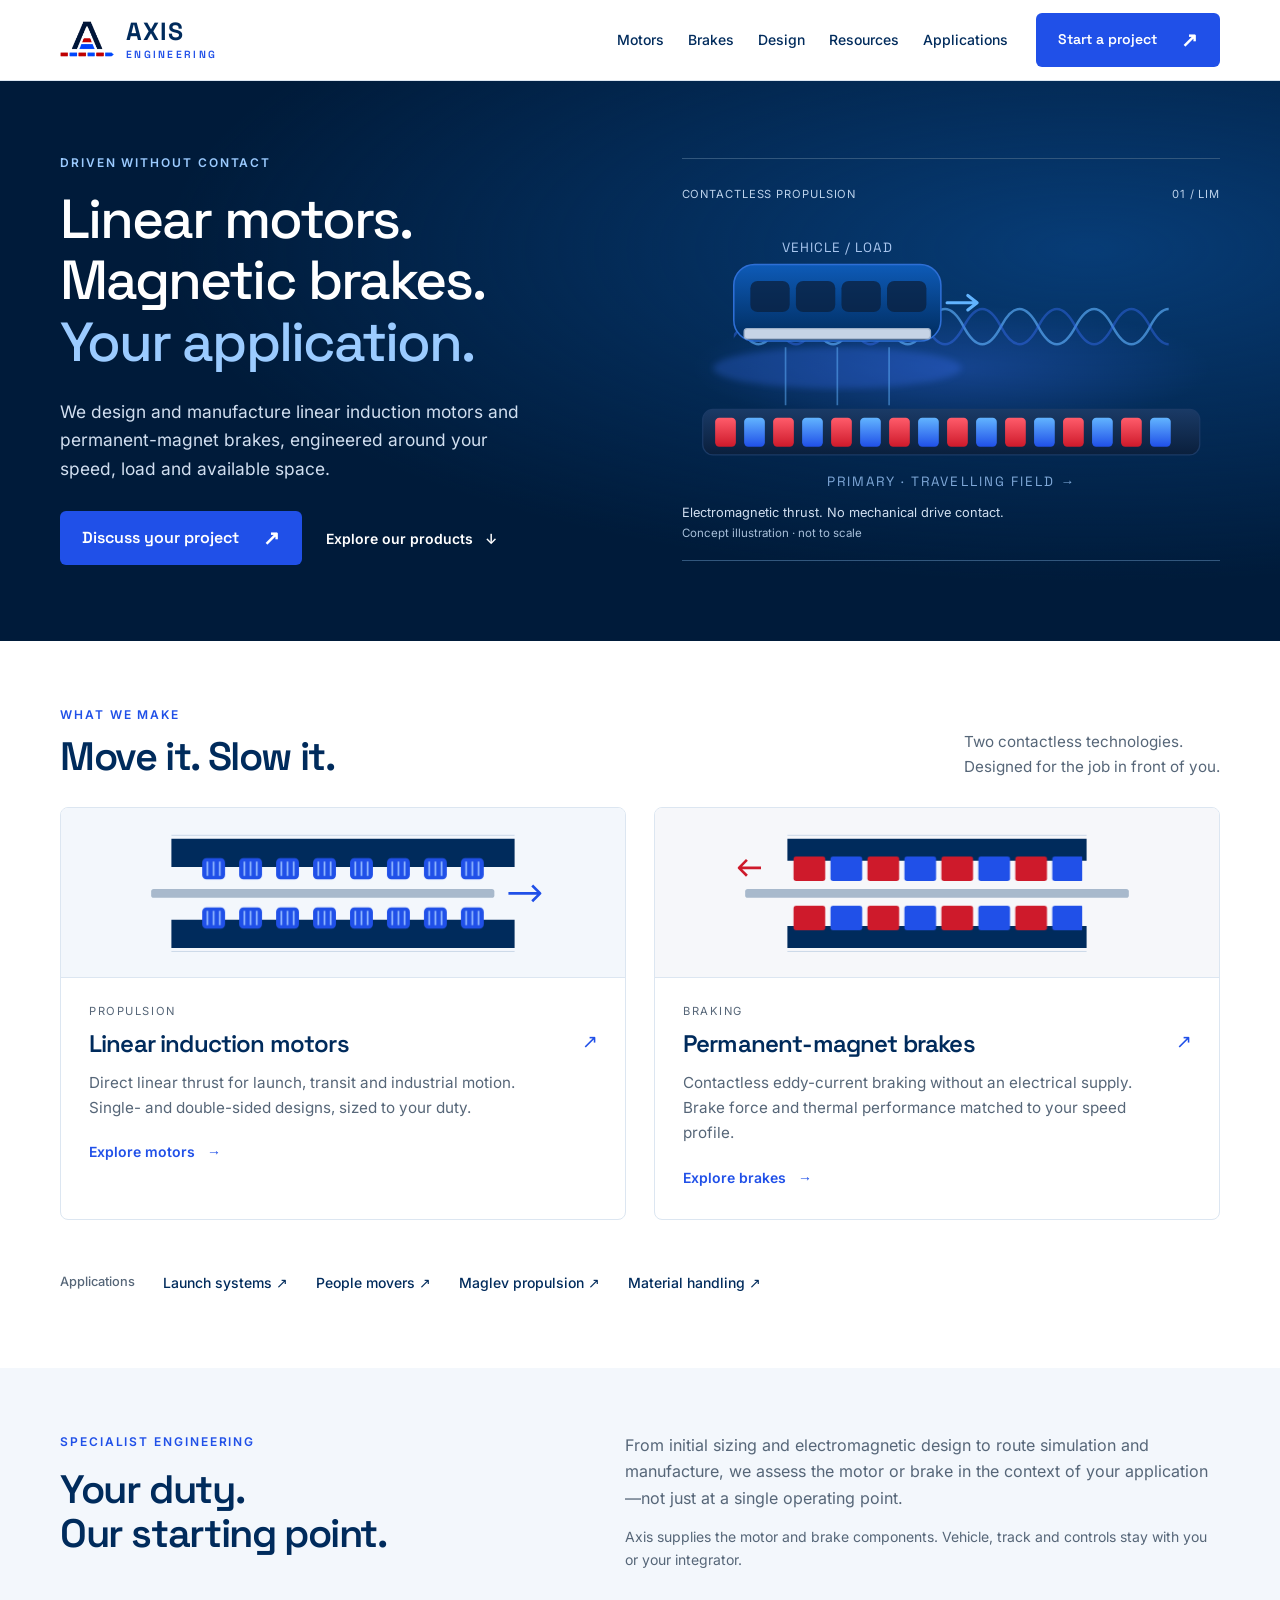
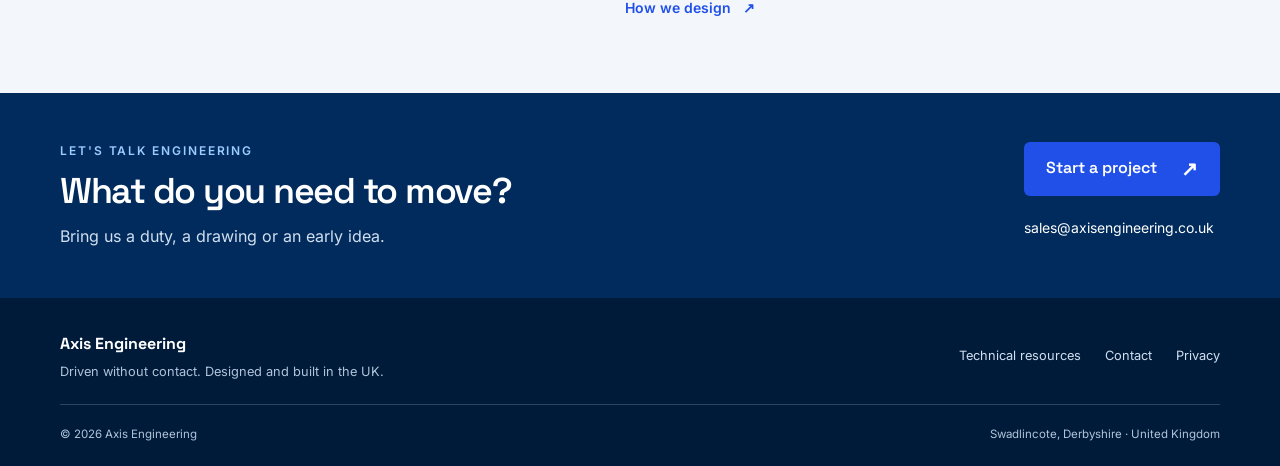
==== commit 8d6b29e8: "Serve brand fonts locally and preload shared WOFF2 assets" ====
--- a/index.html
+++ b/index.html
@@ -68,9 +68,9 @@
 }
 </script>
 
-<link rel="preconnect" href="https://fonts.googleapis.com" />
-<link rel="preconnect" href="https://fonts.gstatic.com" crossorigin />
-<link href="https://fonts.googleapis.com/css2?family=Space+Grotesk:wght@400;500;600;700&family=Inter:wght@400;500;600;700&display=swap" rel="stylesheet" />
+<link rel="preload" href="/assets/fonts/inter-v20-latin.woff2" as="font" type="font/woff2" crossorigin>
+<link rel="preload" href="/assets/fonts/space-grotesk-v22-latin.woff2" as="font" type="font/woff2" crossorigin>
+<link rel="stylesheet" href="/assets/fonts.css?v=20261015-local1">
 
 <link rel="stylesheet" href="/assets/home.css">
 <script src="/assets/home.js" defer></script>
--- a/assets/fonts.css
+++ b/assets/fonts.css
@@ -0,0 +1,101 @@
+/* Same Google Fonts WOFF2 subsets, served locally. Licences: /assets/fonts/. */
+
+/* Inter: cyrillic-ext */
+@font-face {
+  font-family: 'Inter';
+  font-style: normal;
+  font-weight: 400 700;
+  font-display: swap;
+  src: url(/assets/fonts/inter-v20-cyrillic-ext.woff2) format('woff2');
+  unicode-range: U+0460-052F, U+1C80-1C8A, U+20B4, U+2DE0-2DFF, U+A640-A69F, U+FE2E-FE2F;
+}
+
+/* Inter: cyrillic */
+@font-face {
+  font-family: 'Inter';
+  font-style: normal;
+  font-weight: 400 700;
+  font-display: swap;
+  src: url(/assets/fonts/inter-v20-cyrillic.woff2) format('woff2');
+  unicode-range: U+0301, U+0400-045F, U+0490-0491, U+04B0-04B1, U+2116;
+}
+
+/* Inter: greek-ext */
+@font-face {
+  font-family: 'Inter';
+  font-style: normal;
+  font-weight: 400 700;
+  font-display: swap;
+  src: url(/assets/fonts/inter-v20-greek-ext.woff2) format('woff2');
+  unicode-range: U+1F00-1FFF;
+}
+
+/* Inter: greek */
+@font-face {
+  font-family: 'Inter';
+  font-style: normal;
+  font-weight: 400 700;
+  font-display: swap;
+  src: url(/assets/fonts/inter-v20-greek.woff2) format('woff2');
+  unicode-range: U+0370-0377, U+037A-037F, U+0384-038A, U+038C, U+038E-03A1, U+03A3-03FF;
+}
+
+/* Inter: vietnamese */
+@font-face {
+  font-family: 'Inter';
+  font-style: normal;
+  font-weight: 400 700;
+  font-display: swap;
+  src: url(/assets/fonts/inter-v20-vietnamese.woff2) format('woff2');
+  unicode-range: U+0102-0103, U+0110-0111, U+0128-0129, U+0168-0169, U+01A0-01A1, U+01AF-01B0, U+0300-0301, U+0303-0304, U+0308-0309, U+0323, U+0329, U+1EA0-1EF9, U+20AB;
+}
+
+/* Inter: latin-ext */
+@font-face {
+  font-family: 'Inter';
+  font-style: normal;
+  font-weight: 400 700;
+  font-display: swap;
+  src: url(/assets/fonts/inter-v20-latin-ext.woff2) format('woff2');
+  unicode-range: U+0100-02BA, U+02BD-02C5, U+02C7-02CC, U+02CE-02D7, U+02DD-02FF, U+0304, U+0308, U+0329, U+1D00-1DBF, U+1E00-1E9F, U+1EF2-1EFF, U+2020, U+20A0-20AB, U+20AD-20C4, U+2113, U+2C60-2C7F, U+A720-A7FF;
+}
+
+/* Inter: latin */
+@font-face {
+  font-family: 'Inter';
+  font-style: normal;
+  font-weight: 400 700;
+  font-display: swap;
+  src: url(/assets/fonts/inter-v20-latin.woff2) format('woff2');
+  unicode-range: U+0000-00FF, U+0131, U+0152-0153, U+02BB-02BC, U+02C6, U+02DA, U+02DC, U+0304, U+0308, U+0329, U+2000-206F, U+20AC, U+2122, U+2191, U+2193, U+2212, U+2215, U+FEFF, U+FFFD;
+}
+
+/* Space Grotesk: vietnamese */
+@font-face {
+  font-family: 'Space Grotesk';
+  font-style: normal;
+  font-weight: 400 700;
+  font-display: swap;
+  src: url(/assets/fonts/space-grotesk-v22-vietnamese.woff2) format('woff2');
+  unicode-range: U+0102-0103, U+0110-0111, U+0128-0129, U+0168-0169, U+01A0-01A1, U+01AF-01B0, U+0300-0301, U+0303-0304, U+0308-0309, U+0323, U+0329, U+1EA0-1EF9, U+20AB;
+}
+
+/* Space Grotesk: latin-ext */
+@font-face {
+  font-family: 'Space Grotesk';
+  font-style: normal;
+  font-weight: 400 700;
+  font-display: swap;
+  src: url(/assets/fonts/space-grotesk-v22-latin-ext.woff2) format('woff2');
+  unicode-range: U+0100-02BA, U+02BD-02C5, U+02C7-02CC, U+02CE-02D7, U+02DD-02FF, U+0304, U+0308, U+0329, U+1D00-1DBF, U+1E00-1E9F, U+1EF2-1EFF, U+2020, U+20A0-20AB, U+20AD-20C4, U+2113, U+2C60-2C7F, U+A720-A7FF;
+}
+
+/* Space Grotesk: latin */
+@font-face {
+  font-family: 'Space Grotesk';
+  font-style: normal;
+  font-weight: 400 700;
+  font-display: swap;
+  src: url(/assets/fonts/space-grotesk-v22-latin.woff2) format('woff2');
+  unicode-range: U+0000-00FF, U+0131, U+0152-0153, U+02BB-02BC, U+02C6, U+02DA, U+02DC, U+0304, U+0308, U+0329, U+2000-206F, U+20AC, U+2122, U+2191, U+2193, U+2212, U+2215, U+FEFF, U+FFFD;
+}
